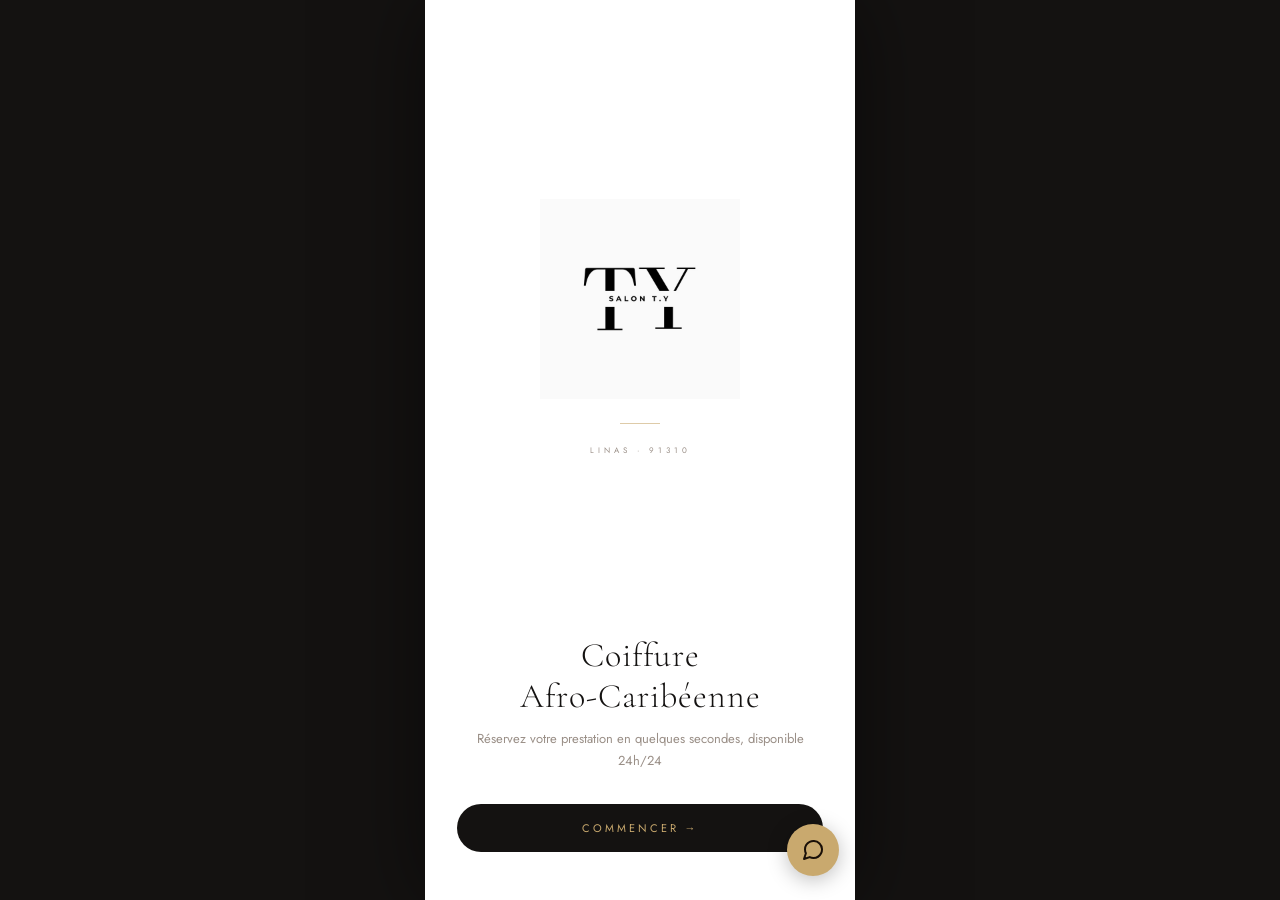
==== index.html @ 9eef163d "Update index.html" ====
<!DOCTYPE html>
<html lang="fr">
<head>
<meta charset="UTF-8"/>
<meta name="viewport" content="width=device-width,initial-scale=1.0,maximum-scale=1.0,user-scalable=no"/>
<title>Salon T.Y</title>
<link rel="preconnect" href="https://fonts.googleapis.com">
<link rel="preconnect" href="https://fonts.gstatic.com" crossorigin>
<link rel="stylesheet" href="https://fonts.googleapis.com/css2?family=Cormorant+Garamond:ital,wght@0,300;0,400;0,500;1,300;1,400&family=Jost:wght@300;400;500;600&display=swap" media="print" onload="this.media='all'">
<noscript><link rel="stylesheet" href="https://fonts.googleapis.com/css2?family=Cormorant+Garamond:ital,wght@0,300;0,400;0,500;1,300;1,400&family=Jost:wght@300;400;500;600&display=swap"></noscript>
<style>
:root{--gold:#C9A96E;--burg:#6B1A2A;--dark:#141211;--muted:#9A8F87;--white:#FFFFFF;--border:rgba(0,0,0,0.08);--shadow:0 2px 16px rgba(0,0,0,0.07);--bg:#fff;--card:#fff;--text:#141211;}
[data-theme="dark"]{--bg:#0e0d0c;--card:#1c1a18;--dark:#f0ece6;--muted:#7a726a;--border:rgba(255,255,255,0.08);--shadow:0 2px 16px rgba(0,0,0,0.3);--text:#f0ece6;}
[data-theme="dark"] body,[data-theme="dark"] html{background:#0e0d0c;}
[data-theme="dark"] .screen{background:#0e0d0c;}
[data-theme="dark"] .screen-header{background:#0e0d0c;border-bottom:1px solid rgba(255,255,255,0.06);}
[data-theme="dark"] .home-card,[data-theme="dark"] .cat-card,[data-theme="dark"] .home-enfant{background:#1c1a18;border-color:rgba(255,255,255,0.06);}
[data-theme="dark"] .field-input{background:#1c1a18;border-color:rgba(255,255,255,0.1);color:#f0ece6;}
[data-theme="dark"] .field-input::placeholder{color:#5a5450;}
[data-theme="dark"] .appt-card,[data-theme="dark"] .stat-card{background:#1c1a18;border-color:rgba(255,255,255,0.06);}
[data-theme="dark"] #s-admin,[data-theme="dark"] .admin-body{background:#0e0d0c;}
[data-theme="dark"] .ptab{background:#1c1a18;color:#f0ece6;}
[data-theme="dark"] .active-ptab{background:var(--gold)!important;color:#141211!important;}
[data-theme="dark"] #s-admin nav,[data-theme="dark"] #s-client-account .admin-body+nav{background:#0e0d0c;border-top-color:rgba(255,255,255,0.06);}
[data-theme="dark"] .anav-btn{color:#5a5450;}
[data-theme="dark"] .anav-btn.anav-active{color:#f0ece6;}
[data-theme="dark"] .slot-btn{background:#1c1a18;border-color:rgba(255,255,255,0.1);color:#f0ece6;}
[data-theme="dark"] .date-chip{background:#1c1a18;border-color:rgba(255,255,255,0.08);}
[data-theme="dark"] .ghost-btn{color:var(--gold);}
[data-theme="dark"] #s-success{background:#0e0d0c;}
[data-theme="dark"] #s-avis{background:#0e0d0c;}
#dark-toggle{position:fixed;top:20px;right:16px;width:36px;height:36px;border-radius:50%;background:rgba(255,255,255,0.08);border:1px solid rgba(255,255,255,0.1);display:flex;align-items:center;justify-content:center;z-index:200;cursor:pointer;font-size:16px;}
*{margin:0;padding:0;box-sizing:border-box;}
html,body{height:100%;font-family:'Jost',sans-serif;background:var(--dark);-webkit-font-smoothing:antialiased;}
button{cursor:pointer;border:none;background:none;font-family:inherit;}
input,textarea{font-family:inherit;}
#app{width:100%;max-width:430px;height:100vh;background:#fff;position:fixed;top:0;left:50%;transform:translateX(-50%);overflow:hidden;box-shadow:0 0 80px rgba(0,0,0,0.5);overscroll-behavior:none;}
.screen{position:absolute;inset:0;background:#fff;overflow-x:hidden;overflow-y:hidden;transform:translateX(100%);transition:transform 0.32s cubic-bezier(0.4,0,0.2,1);}
.screen:not(#s-admin){overflow-y:auto;-webkit-overflow-scrolling:touch;overscroll-behavior-y:contain;}
.screen.active{transform:translateX(0);}
.screen.prev{transform:translateX(-30%);}

button{touch-action:manipulation;}
/* HOME */
#s-home{display:flex;flex-direction:column;min-height:100%;}
.home-top{padding:44px 24px 0;text-align:center;}
.home-loc{font-size:8px;letter-spacing:4px;text-transform:uppercase;color:var(--muted);margin-bottom:20px;}
.home-logo{width:180px;height:180px;object-fit:contain;margin:0 auto 6px;display:block;}
.home-sep{display:flex;align-items:center;gap:12px;justify-content:center;margin-bottom:12px;}
.home-sep-l{width:26px;height:1px;background:var(--dark);opacity:0.15;}
.home-sep-d{width:4px;height:4px;border-radius:50%;background:var(--gold);}
.home-tagline{font-family:'Cormorant Garamond',serif;font-size:24px;font-style:italic;font-weight:300;color:#888;margin-bottom:4px;}
.home-sub{font-size:8px;letter-spacing:2.5px;text-transform:uppercase;color:#bbb;margin-bottom:28px;}
.home-body{padding:0 22px 36px;flex:1;}
.home-choose{font-size:7px;letter-spacing:3px;text-transform:uppercase;color:#bbb;text-align:center;margin-bottom:14px;}
.home-cards{display:flex;gap:10px;margin-bottom:10px;}
.home-card{flex:1;background:#fff;border-radius:18px;overflow:hidden;border:1px solid var(--border);box-shadow:var(--shadow);transition:transform 0.18s;-webkit-tap-highlight-color:transparent;}
.home-card:active{transform:scale(0.96);}
.home-card-img{width:100%;aspect-ratio:1;object-fit:cover;display:block;}
.home-card-body{padding:11px 10px;text-align:center;}
.home-card-name{font-family:'Cormorant Garamond',serif;font-size:16px;color:var(--dark);display:block;letter-spacing:1px;}
.home-card-price{font-size:7px;letter-spacing:1.5px;text-transform:uppercase;color:var(--gold);font-weight:500;}
.home-enfant{width:100%;background:#fff;border-radius:14px;display:flex;overflow:hidden;border:1px solid var(--border);box-shadow:var(--shadow);height:68px;transition:transform 0.18s;-webkit-tap-highlight-color:transparent;}
.home-enfant:active{transform:scale(0.98);}
.home-enfant img{width:68px;height:68px;object-fit:cover;flex-shrink:0;}
.home-enfant-info{flex:1;display:flex;flex-direction:column;justify-content:center;padding:0 14px;}
.home-enfant-name{font-family:'Cormorant Garamond',serif;font-size:16px;color:var(--dark);letter-spacing:1px;}
.home-enfant-sub{font-size:7px;letter-spacing:1.5px;text-transform:uppercase;color:#bbb;margin-top:2px;}
.home-enfant-price{display:flex;align-items:center;padding:0 16px;font-family:'Cormorant Garamond',serif;font-size:20px;color:var(--gold);}

/* HEADER */
.screen-header{padding:52px 20px 14px;background:#fff;position:sticky;top:0;z-index:10;border-bottom:1px solid rgba(0,0,0,0.05);}
.back-btn{font-size:8px;letter-spacing:2px;color:var(--gold);text-transform:uppercase;display:block;margin-bottom:8px;-webkit-tap-highlight-color:transparent;}
.screen-title{font-family:'Cormorant Garamond',serif;font-size:26px;font-weight:300;color:var(--dark);letter-spacing:1px;margin-bottom:2px;}
.screen-sub{font-size:8px;letter-spacing:2px;color:var(--muted);text-transform:uppercase;}

/* CAT GRID */
.cat-grid{display:grid;grid-template-columns:1fr 1fr;gap:9px;padding:14px;}
.cat-card{background:#fff;border-radius:14px;overflow:hidden;border:1px solid var(--border);box-shadow:var(--shadow);display:flex;flex-direction:column;position:relative;transition:transform 0.18s;-webkit-tap-highlight-color:transparent;}
.cat-card:not(.cat-inc):active{transform:scale(0.97);}
.cat-card.cat-cust{border:1.5px dashed rgba(201,169,110,0.45);}
.cat-card.cat-inc{opacity:0.4;cursor:default;}
.cat-img{width:100%;height:82px;object-fit:cover;display:block;}
.cat-body{padding:9px 11px 11px;}
.cat-name{font-family:'Cormorant Garamond',serif;font-size:13px;color:var(--dark);display:block;margin-bottom:1px;}
.cat-count{font-size:7px;color:var(--muted);}
.cat-count-gold{color:var(--gold);}
.inc-badge{position:absolute;top:7px;right:7px;background:rgba(20,18,17,0.7);color:var(--gold);font-size:6px;letter-spacing:1px;padding:2px 6px;border-radius:20px;text-transform:uppercase;font-weight:600;}

/* SVC LIST */
.svc-list{padding:0 16px 40px;}
.svc-heading{font-family:'Cormorant Garamond',serif;font-size:17px;font-style:italic;color:var(--burg);padding:13px 0 7px;border-bottom:1px solid var(--border);margin-bottom:2px;}
.svc-item{display:flex;align-items:center;gap:12px;padding:11px 0;border-bottom:1px solid rgba(0,0,0,0.04);cursor:pointer;-webkit-tap-highlight-color:transparent;}
.svc-item:active{background:rgba(201,169,110,0.05);}
.svc-icon-img{width:48px;height:48px;border-radius:11px;overflow:hidden;flex-shrink:0;}
.svc-icon-img img{width:100%;height:100%;object-fit:cover;display:block;}
.svc-icon-emoji{width:48px;height:48px;border-radius:11px;background:#f5f5f5;display:flex;align-items:center;justify-content:center;font-size:20px;flex-shrink:0;}
.svc-info{flex:1;}
.svc-name{font-size:13px;color:var(--dark);display:block;margin-bottom:2px;}
.svc-dur{font-size:9px;color:var(--muted);}
.svc-pw{text-align:right;}
.svc-price{font-family:'Cormorant Garamond',serif;font-size:20px;color:var(--dark);display:block;line-height:1;}
.svc-from{font-size:7px;color:var(--gold);letter-spacing:1px;text-transform:uppercase;}
.svc-fix{font-size:7px;color:var(--muted);letter-spacing:1px;text-transform:uppercase;}

/* SIZE */
.size-body{padding:0 18px 40px;}
.size-svc-card{background:#fff;border-radius:15px;padding:15px 17px;display:flex;align-items:center;gap:13px;border:1px solid var(--border);box-shadow:var(--shadow);margin-bottom:20px;}
.size-svc-icon{font-size:24px;}
.size-svc-name{font-family:'Cormorant Garamond',serif;font-size:20px;color:var(--dark);font-weight:300;display:block;}
.size-svc-sub{font-size:8px;color:var(--gold);font-style:italic;}
.step-label{font-size:7px;letter-spacing:3px;text-transform:uppercase;color:var(--gold);text-align:center;margin-bottom:16px;opacity:0.8;}
.size-grid{display:grid;grid-template-columns:1fr 1fr;gap:9px;margin-bottom:20px;}
.size-btn{background:#fff;border:1.5px solid rgba(0,0,0,0.1);border-radius:16px;padding:20px 10px;text-align:center;display:flex;flex-direction:column;align-items:center;gap:5px;transition:all 0.18s;-webkit-tap-highlight-color:transparent;}
.size-btn.active{border-color:var(--dark);background:var(--dark);}
.size-btn.active .size-letter{color:#fff;}
.size-btn.active .size-hours{color:var(--gold);}
.size-letter{font-family:'Cormorant Garamond',serif;font-size:34px;font-weight:300;color:var(--dark);line-height:1;}
.size-hours{font-size:7px;letter-spacing:2px;text-transform:uppercase;color:var(--muted);}
.size-total{background:#f8f8f8;border-radius:14px;padding:14px 18px;display:flex;align-items:center;justify-content:space-between;border:1px solid var(--border);margin-bottom:18px;}
.size-total-lbl{font-size:7px;letter-spacing:2px;text-transform:uppercase;color:var(--muted);display:block;margin-bottom:3px;}
.size-total-val{font-family:'Cormorant Garamond',serif;font-size:30px;color:var(--dark);font-weight:300;}
.size-total-meta{font-size:9px;color:var(--gold);text-align:right;font-style:italic;line-height:1.6;}

/* SLOTS */
.slots-body{padding:14px 16px 40px;}
.date-scroll{display:flex;gap:7px;overflow-x:auto;padding-bottom:12px;margin-bottom:16px;scrollbar-width:none;}
.date-scroll::-webkit-scrollbar{display:none;}
.date-chip{flex-shrink:0;background:#fff;border:1px solid var(--border);border-radius:13px;padding:9px 13px;text-align:center;cursor:pointer;transition:all 0.18s;min-width:54px;}
.date-chip.active{background:var(--dark);border-color:var(--dark);}
.date-chip-day{font-size:7px;letter-spacing:1px;text-transform:uppercase;color:var(--muted);display:block;}
.date-chip.active .date-chip-day{color:var(--gold);}
.date-chip-num{font-family:'Cormorant Garamond',serif;font-size:20px;font-weight:300;color:var(--dark);display:block;}
.date-chip.active .date-chip-num{color:#fff;}
.slots-grid{display:grid;grid-template-columns:repeat(3,1fr);gap:7px;}
.slot-btn{background:#fff;border:1px solid var(--border);border-radius:11px;padding:12px 6px;font-family:'Cormorant Garamond',serif;font-size:14px;color:var(--dark);text-align:center;cursor:pointer;transition:all 0.18s;}
.slot-btn.active,.slot-btn:active{background:var(--dark);color:#fff;border-color:var(--dark);}
.slot-btn.taken{opacity:0.3;cursor:not-allowed;text-decoration:line-through;}
.slot-btn.past{opacity:0.25;cursor:not-allowed;color:#9A8F87;background:#f5f0eb;border-color:transparent;text-decoration:line-through;}
#s-admin,#s-admin-client-fiche{overflow:hidden!important;display:flex;flex-direction:column;}
#s-admin .admin-body{position:absolute;top:60px;bottom:56px;left:0;right:0;overflow-y:auto;-webkit-overflow-scrolling:touch;overscroll-behavior-y:contain;padding:0 22px 16px;}
#s-admin nav{flex-shrink:0;}
/* Admin nav */
.anav-btn{flex:1;display:flex;flex-direction:column;align-items:center;justify-content:center;gap:3px;padding:8px 2px;background:transparent;color:#9A8F87;transition:color 0.2s;font-family:inherit}
.anav-btn.anav-active{color:var(--dark)}
.anav-btn.anav-active svg{stroke:var(--gold)}
/* Dark mode complet */
[data-theme="dark"] .field-input{background:#241a0e!important;color:#f5ede0!important;border-color:rgba(201,169,110,0.2)!important;}
[data-theme="dark"] .field-input::placeholder{color:#6a5a4a!important;}
[data-theme="dark"] select.field-input option{background:#241a0e;color:#f5ede0;}
[data-theme="dark"] .screen-header{background:#1a1208!important;border-bottom-color:rgba(201,169,110,0.1)!important;}
[data-theme="dark"] .back-btn{color:var(--gold)!important;}
[data-theme="dark"] .screen-title{color:#f5ede0!important;}
[data-theme="dark"] .screen-sub{color:#8a7a6a!important;}
[data-theme="dark"] .field-label{color:#8a7a6a!important;}
[data-theme="dark"] .cta-btn{background:#f5ede0;color:#1a1208;}
[data-theme="dark"] .ghost-btn{background:#241a0e;color:#f5ede0;border-color:rgba(201,169,110,0.2);}
[data-theme="dark"] .date-chip{background:#241a0e;color:#f5ede0;border-color:rgba(201,169,110,0.2);}
[data-theme="dark"] .date-chip.active{background:var(--gold);color:#141211;}
[data-theme="dark"] .slot-btn{background:#241a0e;color:#f5ede0;border-color:rgba(201,169,110,0.2);}
[data-theme="dark"] .appt-card{background:#241a0e;border-color:rgba(201,169,110,0.1);}
[data-theme="dark"] .appt-name{color:#f5ede0;}
[data-theme="dark"] .appt-det{color:#8a7a6a;}
[data-theme="dark"] .stat-card{background:#241a0e!important;border-color:rgba(201,169,110,0.1)!important;}
[data-theme="dark"] .stat-val{color:#f5ede0!important;}
[data-theme="dark"] .stat-lbl{color:#8a7a6a!important;}
[data-theme="dark"] #s-home,
[data-theme="dark"] #s-admin-login,
[data-theme="dark"] #s-admin-rdv-detail,
[data-theme="dark"] #s-admin-client-fiche,
[data-theme="dark"] #s-client-login,
[data-theme="dark"] #s-client-account,
[data-theme="dark"] #s-confirm,
[data-theme="dark"] #s-success,
[data-theme="dark"] #s-slots,
[data-theme="dark"] #s-client,
[data-theme="dark"] #s-custom{background:#1a1208;}
[data-theme="dark"] .home-card{background:#241a0e;border-color:rgba(201,169,110,0.1);}
[data-theme="dark"] .home-enfant{background:#241a0e;}
[data-theme="dark"] #s-admin nav{background:#1a1208!important;border-top-color:rgba(201,169,110,0.15)!important;}
/* Planning tabs */
.ptab{padding:8px 12px;border-radius:20px;font-size:8px;letter-spacing:1px;text-transform:uppercase;background:#f0ebe5;color:var(--dark);font-family:inherit;white-space:nowrap}
.active-ptab{background:var(--dark)!important;color:#fff!important}
/* Fidélité stars */
.star-rating{display:flex;gap:4px;justify-content:center;margin:12px 0}
#s-onboarding{background:#141211;}
.onboard-dot{width:8px;height:8px;border-radius:50%;background:rgba(255,255,255,0.2);transition:all 0.3s;}
.onboard-dot.active{background:var(--gold);width:24px;border-radius:4px;}
.star{font-size:28px;cursor:pointer;transition:transform 0.1s;filter:grayscale(1)}
.star.active{filter:none;transform:scale(1.1)}

/* FORMS */
.form-body{padding:18px 18px 48px;}
.field-group{margin-bottom:16px;}
.field-label{display:block;font-size:8px;letter-spacing:2px;text-transform:uppercase;color:var(--muted);margin-bottom:6px;}
.field-input{width:100%;background:#fff;border:1px solid var(--border);border-radius:13px;padding:13px 15px;font-size:15px;color:var(--dark);outline:none;transition:border-color 0.18s;}
.field-input:focus{border-color:var(--dark);}
.field-textarea{width:100%;background:#fff;border:1px solid var(--border);border-radius:13px;padding:13px 15px;font-size:15px;color:var(--dark);outline:none;min-height:100px;resize:none;transition:border-color 0.18s;}
.field-textarea:focus{border-color:var(--dark);}
.photo-upload{display:block;width:100%;background:#f8f8f8;border:1.5px dashed rgba(201,169,110,0.4);border-radius:13px;padding:16px;text-align:center;cursor:pointer;font-size:12px;color:var(--gold);letter-spacing:1px;}
.photo-upload input{display:none;}
.form-note{background:rgba(201,169,110,0.08);border-radius:11px;padding:12px 14px;font-size:11px;color:var(--muted);font-style:italic;margin-bottom:18px;border:1px solid var(--border);line-height:1.6;}

/* CONFIRM */
.confirm-body{padding:16px 18px 48px;}
.status-badge{display:inline-flex;align-items:center;gap:6px;background:rgba(201,169,110,0.12);border-radius:20px;padding:5px 13px;font-size:8px;letter-spacing:2px;text-transform:uppercase;color:var(--gold);margin-bottom:14px;}
.status-dot{width:5px;height:5px;border-radius:50%;background:var(--gold);animation:pulse 2s infinite;flex-shrink:0;}
@keyframes pulse{0%,100%{opacity:1;}50%{opacity:0.2;}}
.confirm-card{background:#fff;border-radius:16px;overflow:hidden;border:1px solid var(--border);margin-bottom:12px;box-shadow:var(--shadow);}
.confirm-card-hdr{background:var(--dark);padding:14px 18px;}
.confirm-card-lbl{font-size:8px;letter-spacing:2.5px;text-transform:uppercase;color:var(--gold);display:block;margin-bottom:3px;}
.confirm-card-val{font-family:'Cormorant Garamond',serif;font-size:20px;font-weight:300;color:#fff;display:block;}
.confirm-rows{padding:3px 0;}
.confirm-row{display:flex;justify-content:space-between;align-items:center;padding:10px 18px;border-bottom:1px solid rgba(0,0,0,0.04);}
.confirm-row:last-child{border-bottom:none;}
.row-lbl{font-size:8px;letter-spacing:1.5px;text-transform:uppercase;color:var(--muted);}
.row-val{font-family:'Cormorant Garamond',serif;font-size:15px;color:var(--dark);}
.row-val.gold{color:var(--gold);}
.row-val.burg{color:var(--burg);font-weight:500;}
.deposit-box{background:#f8f8f8;border-radius:14px;padding:14px 18px;display:flex;align-items:center;justify-content:space-between;margin-bottom:18px;border:1px solid var(--border);}
.deposit-lbl{font-size:7px;letter-spacing:2px;text-transform:uppercase;color:var(--muted);display:block;margin-bottom:4px;}
.deposit-amt{font-family:'Cormorant Garamond',serif;font-size:30px;font-weight:300;color:var(--dark);}
.deposit-info{font-size:9px;color:var(--gold);text-align:right;font-style:italic;line-height:1.6;}

/* ADMIN */
.admin-body{padding:16px 18px 48px;}
.admin-stats{display:grid;grid-template-columns:1fr 1fr;gap:9px;margin-bottom:22px;}
.stat-card{background:#fff;border-radius:14px;padding:16px 12px;border:1px solid var(--border);box-shadow:var(--shadow);text-align:center;}
.stat-card.full{grid-column:span 2;}
.stat-val{font-family:'Cormorant Garamond',serif;font-size:34px;font-weight:300;color:var(--dark);display:block;}
.stat-lbl{font-size:8px;letter-spacing:1.5px;text-transform:uppercase;color:var(--muted);}
.appt-card{background:#fff;border-radius:14px;padding:14px 16px;border:1px solid var(--border);margin-bottom:9px;box-shadow:var(--shadow);}
.appt-name{font-family:'Cormorant Garamond',serif;font-size:17px;color:var(--dark);display:block;margin-bottom:3px;}
.appt-det{font-size:9px;color:var(--muted);display:block;margin-bottom:10px;line-height:1.5;}
.s-pills{display:flex;gap:5px;flex-wrap:wrap;}
.s-pill{font-size:7px;letter-spacing:1px;text-transform:uppercase;padding:4px 10px;border-radius:20px;border:1px solid var(--border);color:var(--muted);background:#f8f8f8;cursor:pointer;transition:all 0.15s;}
.s-pill.pending{background:rgba(201,169,110,0.15);color:var(--gold);border-color:var(--gold);}
.s-pill.confirmed{background:var(--dark);color:#fff;border-color:var(--dark);}
.s-pill.completed{background:rgba(0,0,0,0.07);color:var(--dark);border-color:var(--dark);}

/* BUTTONS */
.cta-btn{display:block;width:100%;background:var(--dark);color:#fff;border-radius:14px;padding:16px;font-size:9px;letter-spacing:2.5px;text-transform:uppercase;text-align:center;transition:opacity 0.18s,transform 0.18s;margin-bottom:9px;-webkit-tap-highlight-color:transparent;}
.cta-btn:disabled{opacity:0.3;cursor:not-allowed;}
.cta-btn:not(:disabled):active{transform:scale(0.98);opacity:0.88;}
.ghost-btn{display:block;width:100%;background:transparent;color:var(--muted);border-radius:14px;padding:14px;font-size:9px;letter-spacing:2px;text-transform:uppercase;text-align:center;border:1px solid var(--border);}
.empty-state{text-align:center;padding:40px 20px;color:var(--muted);font-size:12px;font-style:italic;line-height:1.7;}
[data-theme="dark"] #client-access{background:rgba(201,169,110,0.15);color:var(--gold);border-color:rgba(201,169,110,0.3);}
.toast{position:fixed;bottom:28px;left:50%;transform:translateX(-50%) translateY(80px);background:var(--dark);color:#fff;padding:12px 22px;border-radius:28px;font-size:11px;letter-spacing:1px;border:1px solid rgba(201,169,110,0.3);transition:transform 0.3s cubic-bezier(0.34,1.56,0.64,1);z-index:9999;white-space:nowrap;max-width:90vw;}
.toast.show{transform:translateX(-50%) translateY(0);}

/* ─── CHATBOT ────────────────────────────────────────────────────────────── */

/* Bouton flottant */
#chat-fab{
  position:fixed;
  bottom:24px;
  bottom:calc(24px + env(safe-area-inset-bottom));
  right:16px;
  width:52px;height:52px;border-radius:50%;
  background:#C9A96E;
  background:var(--gold,#C9A96E);
  border:none;
  box-shadow:0 4px 20px rgba(0,0,0,0.25);
  cursor:pointer;
  display:flex !important;align-items:center;justify-content:center;
  z-index:99999;
  -webkit-transform:translateZ(0);
  transform:translateZ(0);
  -webkit-appearance:none;appearance:none;
  padding:0;margin:0;
  transition:transform 0.2s cubic-bezier(0.34,1.56,0.64,1),opacity 0.2s;
}
#chat-fab:active{transform:scale(0.92);}
#chat-fab.hidden{opacity:0;pointer-events:none;display:none !important;}

/* Fond semi-transparent derrière le chat — clic dessus = ferme le chat */
#chat-backdrop{
  position:fixed;inset:0;
  background:rgba(0,0,0,0.35);
  z-index:1000;
  opacity:0;pointer-events:none;
  transition:opacity 0.3s;
}
#chat-backdrop.open{opacity:1;pointer-events:all;}

/* Badge nombre de messages non lus */
#chat-fab-badge{
  position:absolute;top:-4px;right:-4px;
  width:18px;height:18px;border-radius:50%;
  background:#e53935;color:#fff;
  font-size:10px;font-weight:700;
  display:flex;align-items:center;justify-content:center;
  display:none;
}

/* Fenêtre de chat */
#chat-window{
  position:fixed;bottom:0;left:50%;
  transform:translateX(-50%) translateY(100%);
  width:100%;max-width:430px;
  height:92vh;
  background:var(--bg);
  border-radius:20px 20px 0 0;
  box-shadow:0 -8px 40px rgba(0,0,0,0.18);
  z-index:1001;
  display:flex;flex-direction:column;
  transition:transform 0.35s cubic-bezier(0.4,0,0.2,1);
  overflow:hidden;
  visibility:hidden;
  pointer-events:none;
}
#chat-window.open{transform:translateX(-50%) translateY(0);visibility:visible;pointer-events:auto;}

/* Header de la fenêtre */
#chat-header{
  padding:16px 20px 12px;
  background:var(--gold);
  display:flex;align-items:center;gap:12px;
  flex-shrink:0;
}
#chat-header-avatar{
  width:36px;height:36px;border-radius:50%;
  background:rgba(0,0,0,0.2);
  display:flex;align-items:center;justify-content:center;
  font-size:18px;flex-shrink:0;
}
#chat-header-info{flex:1;}
#chat-header-name{
  font-family:'Cormorant Garamond',serif;
  font-size:16px;font-weight:500;color:#1a1008;
}
#chat-header-status{
  font-size:10px;color:rgba(26,16,8,0.65);letter-spacing:0.5px;
}
#chat-close{
  background:none;border:none;
  font-size:22px;cursor:pointer;
  color:rgba(26,16,8,0.7);padding:4px;
  line-height:1;
}

/* Zone des messages */
#chat-messages{
  flex:1;overflow-y:auto;
  padding:16px 14px;
  display:flex;flex-direction:column;
  gap:10px;
  -webkit-overflow-scrolling:touch;
}

/* Bulles */
.chat-bubble{
  max-width:82%;padding:10px 14px;
  border-radius:18px;font-size:13px;line-height:1.5;
  word-break:break-word;
}
.chat-bubble.bot{
  background:var(--card);
  border:1px solid var(--border);
  color:var(--text);
  border-bottom-left-radius:4px;
  align-self:flex-start;
  box-shadow:var(--shadow);
}
.chat-bubble.user{
  background:var(--gold);
  color:#1a1008;
  border-bottom-right-radius:4px;
  align-self:flex-end;
}
[data-theme="dark"] .chat-bubble.bot{background:#1c1a18;border-color:rgba(255,255,255,0.08);}

/* Indicateur de frappe */
#chat-typing{
  align-self:flex-start;
  background:var(--card);
  border:1px solid var(--border);
  border-radius:18px;border-bottom-left-radius:4px;
  padding:10px 16px;display:none;gap:5px;
  align-items:center;
}
#chat-typing.show{display:flex;}
#chat-typing span{
  width:7px;height:7px;border-radius:50%;
  background:var(--muted);
  animation:typing-dot 1.2s infinite;
}
#chat-typing span:nth-child(2){animation-delay:0.2s;}
#chat-typing span:nth-child(3){animation-delay:0.4s;}
@keyframes typing-dot{
  0%,60%,100%{transform:translateY(0);opacity:0.4;}
  30%{transform:translateY(-5px);opacity:1;}
}

/* Boutons de choix rapides */
#chat-choices{
  padding:8px 14px;
  display:flex;flex-wrap:wrap;gap:8px;
  flex-shrink:0;
}
.chat-choice-btn{
  background:none;
  border:1.5px solid var(--gold);
  color:var(--gold);
  border-radius:20px;
  padding:7px 14px;
  font-size:12px;font-family:'Jost',sans-serif;
  cursor:pointer;
  transition:background 0.15s,color 0.15s;
  white-space:nowrap;
}
.chat-choice-btn:active{background:var(--gold);color:#1a1008;}

/* Carte limite atteinte */
.chat-limit-card{
  background:var(--card);
  border:1.5px solid var(--gold);
  border-radius:14px;
  padding:14px;
  display:flex;flex-direction:column;gap:10px;
  align-self:flex-start;
  max-width:88%;
}
.chat-limit-card p{font-size:12px;color:var(--text);line-height:1.5;margin:0;}
.chat-limit-actions{display:flex;gap:8px;flex-wrap:wrap;}
.chat-limit-btn{
  flex:1;padding:9px 10px;border:none;border-radius:10px;
  font-size:11px;font-weight:600;cursor:pointer;
  font-family:'Jost',sans-serif;letter-spacing:0.3px;
}
.chat-limit-btn.primary{background:var(--gold);color:#1a1008;}
.chat-limit-btn.secondary{background:var(--card);border:1.5px solid var(--border);color:var(--text);}

/* Barre de saisie */
#chat-input-bar{
  padding:10px 14px;
  padding-bottom:max(10px, env(safe-area-inset-bottom));
  border-top:1px solid var(--border);
  display:flex;gap:8px;align-items:flex-end;
  flex-shrink:0;
  background:var(--bg);
}
#chat-input{
  flex:1;border:1.5px solid var(--border);
  border-radius:20px;padding:10px 14px;
  font-size:13px;font-family:'Jost',sans-serif;
  background:var(--card);color:var(--text);
  resize:none;outline:none;max-height:100px;
  line-height:1.4;
  transition:border-color 0.2s;
}
#chat-input:focus{border-color:var(--gold);}
#chat-send{
  width:40px;height:40px;border-radius:50%;
  background:var(--gold);border:none;
  font-size:16px;cursor:pointer;
  display:flex;align-items:center;justify-content:center;
  flex-shrink:0;transition:transform 0.15s;
}
#chat-send:active{transform:scale(0.9);}
#chat-send:disabled{opacity:0.4;cursor:default;}

/* RGPD notice */
#chat-rgpd{
  background:rgba(201,169,110,0.08);
  border-top:1px solid rgba(201,169,110,0.2);
  padding:8px 14px;
  font-size:10px;color:var(--muted);
  text-align:center;line-height:1.4;
  flex-shrink:0;
}

/* Correction clavier mobile iOS */
@supports(-webkit-touch-callout:none){
  #chat-window.open{height:-webkit-fill-available;}
}
</style>
</head>
<body>
<div id="app">

<!-- HOME -->
<!-- ONBOARDING -->
<div class="screen" id="s-onboarding" style="background:#fff;display:flex;flex-direction:column;align-items:center;justify-content:space-between;padding:0;overflow:hidden;text-align:center">
  <!-- Logo centré -->
  <div style="flex:1;display:flex;flex-direction:column;align-items:center;justify-content:center;padding:48px 32px 24px">
    <img src="images/img_01.jpg" alt="Salon T.Y" style="width:200px;height:200px;object-fit:contain;margin-bottom:24px"/>
    <div style="width:40px;height:1px;background:#C9A96E;margin-bottom:20px;opacity:0.6"></div>
    <p style="font-size:8px;letter-spacing:4px;text-transform:uppercase;color:#9A8F87;margin-bottom:6px">Linas · 91310</p>
  </div>
  <!-- Texte + bouton -->
  <div style="padding:0 32px 48px;width:100%">
    <h2 style="font-family:'Cormorant Garamond',serif;font-size:34px;font-weight:300;color:#141211;margin-bottom:10px;letter-spacing:1px;line-height:1.2">Coiffure<br/>Afro-Caribéenne</h2>
    <p style="font-size:13px;color:#9A8F87;line-height:1.7;margin:0 0 32px">Réservez votre prestation en quelques secondes, disponible 24h/24</p>
    <button onclick="skipOnboarding()" style="background:#141211;color:#C9A96E;border:none;border-radius:30px;padding:16px 0;font-size:11px;letter-spacing:3px;text-transform:uppercase;font-family:'Jost',sans-serif;width:100%;cursor:pointer">Commencer →</button>
  </div>
</div>

<div class="screen active" id="s-home">
  <div class="home-top">
    <p class="home-loc">Linas · 91310</p>
    <img class="home-logo" src="images/img_02.jpg" alt="Salon T.Y"/>
    <div class="home-sep"><span class="home-sep-l"></span><span class="home-sep-d"></span><span class="home-sep-l"></span></div>
    <div id="home-avis-stars" style="display:none;text-align:center;margin-bottom:8px">
      <span id="home-avis-score" style="font-family:\'Cormorant Garamond\',serif;font-size:28px;color:var(--gold)">5.0</span>
      <span id="home-avis-stars-display" style="font-size:14px;margin-left:4px">⭐⭐⭐⭐⭐</span>
      <p id="home-avis-count" style="font-size:10px;color:var(--muted);letter-spacing:1px">0 avis</p>
    </div>
    <p class="home-tagline">Beauté &amp; Style</p>
    <p class="home-sub">Coiffure Afro-Caribéenne</p>
    <div style="display:flex;justify-content:center;align-items:center;gap:18px;margin-bottom:10px">
      <a href="https://www.instagram.com/salon.t.y?igsh=MTQzZTV5dXJubmRscw==" target="_blank" style="display:flex;flex-direction:column;align-items:center;gap:3px;text-decoration:none">
        <svg width="20" height="20" viewBox="0 0 24 24" fill="none" stroke="var(--gold)" stroke-width="1.8" stroke-linecap="round" stroke-linejoin="round"><rect x="2" y="2" width="20" height="20" rx="5"/><circle cx="12" cy="12" r="4"/><circle cx="17.5" cy="6.5" r="1" fill="var(--gold)" stroke="none"/></svg>
        <span style="font-size:7px;letter-spacing:1.5px;text-transform:uppercase;color:var(--muted)">Instagram</span>
      </a>
      <a href="tel:0753416115" style="display:flex;flex-direction:column;align-items:center;gap:3px;text-decoration:none">
        <svg width="20" height="20" viewBox="0 0 24 24" fill="none" stroke="var(--gold)" stroke-width="1.8" stroke-linecap="round" stroke-linejoin="round"><path d="M22 16.92v3a2 2 0 0 1-2.18 2 19.79 19.79 0 0 1-8.63-3.07A19.5 19.5 0 0 1 4.07 12a19.79 19.79 0 0 1-3.07-8.67A2 2 0 0 1 3 3.18h3a2 2 0 0 1 2 1.72c.127.96.361 1.903.7 2.81a2 2 0 0 1-.45 2.11L7.09 10.91a16 16 0 0 0 6 6l1.27-1.27a2 2 0 0 1 2.11-.45c.907.339 1.85.573 2.81.7A2 2 0 0 1 21 18z"/></svg>
        <span style="font-size:7px;letter-spacing:1.5px;text-transform:uppercase;color:var(--muted)">07 53 41 61 15</span>
      </a>
      <a href="https://www.tiktok.com/@salon.ty?_r=1&_t=ZN-95kiSJ5hi3K" target="_blank" style="display:flex;flex-direction:column;align-items:center;gap:3px;text-decoration:none">
        <svg width="20" height="20" viewBox="0 0 24 24" fill="var(--gold)"><path d="M19.59 6.69a4.83 4.83 0 0 1-3.77-4.25V2h-3.45v13.67a2.89 2.89 0 0 1-2.88 2.5 2.89 2.89 0 0 1-2.89-2.89 2.89 2.89 0 0 1 2.89-2.89c.28 0 .54.04.79.1V9.01a6.33 6.33 0 0 0-.79-.05 6.34 6.34 0 0 0-6.34 6.34 6.34 6.34 0 0 0 6.34 6.34 6.34 6.34 0 0 0 6.33-6.34V9.05a8.16 8.16 0 0 0 4.77 1.52V7.12a4.85 4.85 0 0 1-1-.43z"/></svg>
        <span style="font-size:7px;letter-spacing:1.5px;text-transform:uppercase;color:var(--muted)">TikTok</span>
      </a>
    </div>
  </div>
  <div class="home-body">
    <div id="home-ouvert-block" style="display:none;margin-bottom:14px;padding:10px 14px;border-radius:12px;background:#f9f6f3;border:1px solid var(--border);align-items:center;justify-content:space-between">
      <div style="display:flex;align-items:center;gap:8px">
        <span id="home-ouvert-dot" style="width:8px;height:8px;border-radius:50%;background:#2d7a3a;flex-shrink:0;animation:pulse 2s infinite"></span>
        <span id="home-ouvert-txt" style="font-size:11px;color:var(--dark)">Ouvert aujourd'hui</span>
      </div>
      <span id="home-ouvert-heure" style="font-size:10px;color:var(--muted)"></span>
    </div>
    <p class="home-choose">Choisissez votre prestation</p>
    <div class="home-cards">
      <button class="home-card" onclick="go('s-women-cats')">
        <img class="home-card-img" src="images/img_03.jpg" alt="Femme"/>
        <div class="home-card-body"><span class="home-card-name">Femme</span><span class="home-card-price">à partir de 25€</span></div>
      </button>
      <button class="home-card" onclick="loadSvcs('men');go('s-services')">
        <img class="home-card-img" src="images/img_04.jpg" alt="Homme"/>
        <div class="home-card-body"><span class="home-card-name">Homme</span><span class="home-card-price">à partir de 5€</span></div>
      </button>
    </div>
    <button class="home-enfant" onclick="pickSvc({name:'Coupe enfant',icon:'✂️',price:10,duration:30,hasSize:false,img:null})">
      <img src="images/img_05.jpg" alt="Enfant"/>
      <div class="home-enfant-info"><span class="home-enfant-name">Enfant</span><span class="home-enfant-sub">Coupe enfant</span></div>
      <span class="home-enfant-price">10€</span>
    </button>
    <div style="display:flex;gap:8px;margin-top:14px">
      <button id="client-access" onclick="clientAccessBtn()" style="flex:1;display:flex;align-items:center;justify-content:center;gap:7px;padding:11px;border-radius:12px;border:1px solid var(--border);background:#fff;font-size:9px;letter-spacing:1.5px;text-transform:uppercase;color:var(--muted);font-family:inherit">
        <svg width="14" height="14" viewBox="0 0 24 24" fill="none" stroke="currentColor" stroke-width="2" stroke-linecap="round" stroke-linejoin="round"><path d="M20 21v-2a4 4 0 0 0-4-4H8a4 4 0 0 0-4 4v2"/><circle cx="12" cy="7" r="4"/></svg>
        <span id="client-access-label">Mon compte</span>
      </button>
      <button id="admin-access" onclick="adminAccessBtn()" style="flex:1;display:flex;align-items:center;justify-content:center;gap:7px;padding:11px;border-radius:12px;border:1px solid var(--border);background:#fff;font-size:9px;letter-spacing:1.5px;text-transform:uppercase;color:var(--muted);font-family:inherit">
        <svg width="14" height="14" viewBox="0 0 24 24" fill="none" stroke="currentColor" stroke-width="2" stroke-linecap="round" stroke-linejoin="round"><rect x="3" y="11" width="18" height="11" rx="2"/><path d="M7 11V7a5 5 0 0 1 10 0v4"/></svg>
        Admin
      </button>
    </div>
    <div style="display:flex;gap:8px;margin-top:8px">
      <button onclick="shareApp()" style="flex:1;display:flex;align-items:center;justify-content:center;gap:5px;padding:10px 6px;border-radius:12px;border:1px solid var(--border);background:#fff;font-size:8px;letter-spacing:1px;text-transform:uppercase;color:var(--muted);font-family:inherit">
        <svg width="12" height="12" viewBox="0 0 24 24" fill="none" stroke="currentColor" stroke-width="2" stroke-linecap="round" stroke-linejoin="round"><circle cx="18" cy="5" r="3"/><circle cx="6" cy="12" r="3"/><circle cx="18" cy="19" r="3"/><line x1="8.59" y1="13.51" x2="15.42" y2="17.49"/><line x1="15.41" y1="6.51" x2="8.59" y2="10.49"/></svg>
        Partager
      </button>
      <button onclick="go('s-avis')" style="flex:1;display:flex;align-items:center;justify-content:center;gap:5px;padding:10px 6px;border-radius:12px;border:1px solid var(--border);background:#fff;font-size:8px;letter-spacing:1px;text-transform:uppercase;color:var(--muted);font-family:inherit">⭐ Déposer un avis</button>
      <button id="pwa-btn" onclick="installPWA()" style="display:none;flex:1;align-items:center;justify-content:center;gap:5px;padding:10px 6px;border-radius:12px;border:1px solid var(--border);background:#fff;font-size:8px;letter-spacing:1px;text-transform:uppercase;color:var(--muted);font-family:inherit">
        <svg width="12" height="12" viewBox="0 0 24 24" fill="none" stroke="currentColor" stroke-width="2" stroke-linecap="round" stroke-linejoin="round"><path d="M21 15v4a2 2 0 0 1-2 2H5a2 2 0 0 1-2-2v-4"/><polyline points="7 10 12 15 17 10"/><line x1="12" y1="15" x2="12" y2="3"/></svg>
        Installer
      </button>
    </div>
  </div>
</div>

<!-- WOMEN CATS -->
<div class="screen" id="s-women-cats">
  <div class="screen-header">
    <button class="back-btn" onclick="back()">‹ Retour</button>
    <h2 class="screen-title">Coiffure Femme</h2>
    <p class="screen-sub">Sélectionnez une catégorie</p>
  </div>
  <div class="cat-grid">
    <button class="cat-card" onclick="loadSvcs('braids');go('s-services')">
      <img class="cat-img" src="images/img_06.jpg" alt="Tresses"/><div class="cat-body"><span class="cat-name">Tresses &amp; Braids</span><span class="cat-count">6 coiffures</span></div>
    </button>
    <button class="cat-card" onclick="loadSvcs('weave');go('s-services')">
      <img class="cat-img" src="images/img_07.jpg" alt="Tissage"/><div class="cat-body"><span class="cat-name">Tissage</span><span class="cat-count">5 coiffures</span></div>
    </button>
    <button class="cat-card" onclick="loadSvcs('chignon');go('s-services')">
      <img class="cat-img" src="images/img_08.jpg" alt="Chignon"/><div class="cat-body"><span class="cat-name">Chignon</span><span class="cat-count">3 coiffures</span></div>
    </button>
    <button class="cat-card" onclick="loadSvcs('packages');go('s-services')">
      <img class="cat-img" src="images/img_09.jpg" alt="Forfaits"/><div class="cat-body"><span class="cat-name">Forfaits</span><span class="cat-count">3 formules</span></div>
    </button>
    <button class="cat-card cat-cust" onclick="go('s-custom')">
      <img class="cat-img" src="images/img_10.jpg" alt="Sur mesure" style="object-position:top"/><div class="cat-body"><span class="cat-name">Sur mesure</span><span class="cat-count cat-count-gold">Demande perso.</span></div>
    </button>
    <div class="cat-card cat-inc"><div class="inc-badge">Bientôt</div>
      <img class="cat-img" src="images/img_11.jpg" alt="Ongles"/><div class="cat-body"><span class="cat-name">Ongles</span><span class="cat-count">Incoming ⏳</span></div>
    </div>
    <div class="cat-card cat-inc"><div class="inc-badge">Bientôt</div>
      <img class="cat-img" src="images/img_12.jpg" alt="Cils"/><div class="cat-body"><span class="cat-name">Cils</span><span class="cat-count">Incoming ⏳</span></div>
    </div>
  </div>
</div>

<!-- SERVICES -->
<div class="screen" id="s-services">
  <div class="screen-header">
    <button class="back-btn" onclick="back()">‹ Retour</button>
    <h2 class="screen-title" id="svc-title">Services</h2>
    <p class="screen-sub">Sélectionnez une prestation</p>
  </div>
  <div class="svc-list" id="svc-list"></div>
</div>

<!-- SIZE -->
<div class="screen" id="s-size">
  <div class="screen-header">
    <button class="back-btn" onclick="back()">‹ Retour</button>
    <h2 class="screen-title">Choisir la taille</h2>
  </div>
  <div class="size-body">
    <div class="size-svc-card">
      <span class="size-svc-icon" id="sz-icon">🌿</span>
      <div><span class="size-svc-name" id="sz-name">—</span><span class="size-svc-sub">Prix selon taille choisie</span></div>
    </div>
    <p class="step-label">Étape 2 sur 3 — Sélectionner la taille</p>
    <div class="size-grid">
      <button class="size-btn" onclick="pickSize(this,120,2,'XS')"><span class="size-letter">XS</span><span class="size-hours">2 HEURES</span></button>
      <button class="size-btn" onclick="pickSize(this,180,3,'S')"><span class="size-letter">S</span><span class="size-hours">3 HEURES</span></button>
      <button class="size-btn" onclick="pickSize(this,240,4,'M')"><span class="size-letter">M</span><span class="size-hours">4 HEURES</span></button>
      <button class="size-btn" onclick="pickSize(this,300,5,'L')"><span class="size-letter">L</span><span class="size-hours">5 HEURES</span></button>
    </div>
    <div class="size-total">
      <div><span class="size-total-lbl">Prix total</span><span class="size-total-val" id="sz-total">—</span></div>
      <span class="size-total-meta" id="sz-meta">Sélectionnez une taille</span>
    </div>
    <button class="cta-btn" id="sz-cta" onclick="go('s-slots')" disabled>Choisir un créneau →</button>
  </div>
</div>

<!-- CUSTOM -->
<div class="screen" id="s-custom">
  <div class="screen-header">
    <button class="back-btn" onclick="back()">‹ Coiffure Femme</button>
    <h2 class="screen-title">Sur mesure</h2>
    <p class="screen-sub">Décrivez votre coiffure idéale</p>
  </div>
  <div class="form-body">
    <div id="client-form-note" style="display:none;background:#f0f9f4;border-radius:12px;padding:12px 14px;margin-bottom:16px;border:1px solid #c3e6cb">
      <p style="font-size:11px;color:#2d7a3a">✅ Vos informations sont pré-remplies depuis votre compte</p>
    </div>
    <div style="display:flex;gap:8px">
      <div class="field-group" style="flex:1;margin-bottom:16px"><label class="field-label">Prénom</label><input class="field-input" id="custom-prenom" type="text" placeholder="Prénom"/></div>
      <div class="field-group" style="flex:1;margin-bottom:16px"><label class="field-label">Nom</label><input class="field-input" id="custom-nom" type="text" placeholder="Nom"/></div>
    </div>
    <div class="field-group"><label class="field-label">Téléphone</label><input class="field-input" id="custom-phone" type="tel" placeholder="06 00 00 00 00"/></div>
    <div class="field-group"><label class="field-label">Email</label><input class="field-input" id="custom-email" type="email" placeholder="vous@email.com"/></div>
    <div class="field-group"><label class="field-label">Allergies / Notes (optionnel)</label><input class="field-input" id="custom-notes" type="text" placeholder="Ex: allergie au henné, cuir chevelu sensible..."/></div>
    <div class="field-group"><label class="field-label">Décrivez votre coiffure</label><textarea class="field-textarea" id="cust-desc" placeholder="Ex: tresses knotless mi-longues avec perles..."></textarea></div>
    <div class="field-group"><label class="field-label">Photo de référence</label><label class="photo-upload"><span id="photo-lbl">📎 Ajouter une photo</span><input type="file" accept="image/*" onchange="photoUploaded(this)"/></label></div>
    <div class="field-group">
      <label class="field-label">Créneau souhaité</label>
      <p style="font-size:11px;color:var(--muted);margin-bottom:8px">Proposition — sera confirmé après validation</p>
      <div class="date-scroll" id="cust-date-scroll" style="margin-bottom:10px"></div>
      <div class="slots-grid" id="cust-slots-grid"></div>
    </div>
    <div class="form-note">Le créneau sera confirmé après validation de votre demande.</div>
    <button class="cta-btn" onclick="submitCustom()">Envoyer ma demande</button>
  </div>
</div>

<!-- SLOTS -->
<div class="screen" id="s-slots">
  <div class="screen-header">
    <button class="back-btn" onclick="back()">‹ Retour</button>
    <h2 class="screen-title">Choisir un créneau</h2>
    <p class="screen-sub">Mardi → Dimanche · 10h–20h</p>
  </div>
  <div class="slots-body">
    <div class="date-scroll" id="date-scroll"></div>
    <div class="slots-grid" id="slots-grid"></div>
  </div>
</div>

<!-- CLIENT -->
<div class="screen" id="s-client">
  <div class="screen-header">
    <button class="back-btn" onclick="back()">‹ Créneau</button>
    <h2 class="screen-title" id="client-form-title">Vos informations</h2>
    <p class="screen-sub">Créez votre compte pour réserver</p>
  </div>
  <div class="form-body">
    <!-- Bandeau si déjà connecté -->
    <div id="client-form-note" style="display:none;background:#f0f9f4;border-radius:12px;padding:12px 14px;margin-bottom:16px;border:1px solid #c3e6cb">
      <p style="font-size:11px;color:#2d7a3a">✅ Vos informations sont pré-remplies depuis votre compte</p>
    </div>
    <!-- Champs infos -->
    <div id="client-fields-new">
      <div style="display:flex;gap:8px">
        <div class="field-group" style="flex:1;margin-bottom:16px"><label class="field-label">Prénom *</label><input class="field-input" id="cust-prenom" type="text" placeholder="Prénom"/></div>
        <div class="field-group" style="flex:1;margin-bottom:16px"><label class="field-label">Nom *</label><input class="field-input" id="cust-nom" type="text" placeholder="Nom"/></div>
      </div>
      <div class="field-group"><label class="field-label">Téléphone *</label><input class="field-input" id="cust-phone" type="tel" placeholder="06 00 00 00 00"/></div>
      <div class="field-group">
        <label class="field-label">Email * <span id="email-check-icon" style="float:right;font-size:11px;color:var(--muted)"></span></label>
        <input class="field-input" id="cust-email" type="email" placeholder="vous@email.com" oninput="checkEmailExist(this.value)"/>
      </div>
      <div class="field-group"><label class="field-label">Allergies / Notes (optionnel)</label><input class="field-input" id="cust-notes" type="text" placeholder="Ex: allergie au henné..."/></div>
      <!-- Zone PIN : connexion ou création -->
      <div id="pin-zone" style="display:none">
        <div id="pin-zone-new" style="display:none">
          <p style="font-size:11px;color:var(--muted);margin-bottom:12px;line-height:1.5">Choisissez un code PIN à 4 chiffres pour accéder à votre espace client</p>
          <div class="field-group"><label class="field-label">Créer votre PIN *</label><input class="field-input" id="cust-pin-new" type="tel" maxlength="4" placeholder="4 chiffres" inputmode="numeric"/></div>
          <div class="field-group"><label class="field-label">Confirmer le PIN *</label><input class="field-input" id="cust-pin-confirm" type="tel" maxlength="4" placeholder="4 chiffres" inputmode="numeric"/></div>
        </div>
        <div id="pin-zone-login" style="display:none">
          <p style="font-size:11px;color:#2d7a3a;margin-bottom:12px;background:#f0f9f4;padding:10px;border-radius:10px;border:1px solid #c3e6cb">✅ Compte reconnu — entrez votre PIN pour continuer</p>
          <div class="field-group"><label class="field-label">Votre PIN *</label><input class="field-input" id="cust-pin-login" type="tel" maxlength="4" placeholder="4 chiffres" inputmode="numeric"/></div>
        </div>
      </div>
    </div>
    <button class="cta-btn" id="client-form-btn" onclick="submitClientForm()">Continuer →</button>
  </div>
</div>

<!-- CONFIRM -->
<div class="screen" id="s-confirm">
  <div class="screen-header">
    <button class="back-btn" onclick="back()">‹ Informations</button>
    <h2 class="screen-title">Récapitulatif</h2>
  </div>
  <div class="confirm-body">
    <div class="status-badge"><span class="status-dot"></span>En attente de paiement</div>
    <div class="confirm-card">
      <div class="confirm-card-hdr"><span class="confirm-card-lbl">Prestation</span><span class="confirm-card-val" id="cf-service">—</span></div>
      <div class="confirm-rows">
        <div class="confirm-row"><span class="row-lbl">Date</span><span class="row-val" id="cf-date">—</span></div>
        <div class="confirm-row"><span class="row-lbl">Heure</span><span class="row-val" id="cf-time">—</span></div>
        <div class="confirm-row"><span class="row-lbl">Durée</span><span class="row-val gold" id="cf-dur">—</span></div>
        <div class="confirm-row"><span class="row-lbl">Client</span><span class="row-val" id="cf-client">—</span></div>
        <div class="confirm-row"><span class="row-lbl">Total</span><span class="row-val burg" id="cf-total">—</span></div>
      </div>
    </div>
    <div class="deposit-box">
      <div><span class="deposit-lbl">Acompte 30%</span><span class="deposit-amt" id="cf-deposit">—</span></div>
      <div class="deposit-info">Paiement sécurisé<br/>via PayPal</div>
    </div>
    <div style="margin:14px 0;padding:14px;background:#f9f6f3;border-radius:14px;border:1px solid var(--border)">
      <p style="font-size:9px;letter-spacing:2px;text-transform:uppercase;color:var(--muted);margin-bottom:8px">Carte cadeau</p>
      <div style="display:flex;gap:8px;margin-bottom:16px">
        <input class="field-input" id="gift-input" type="text" placeholder="Ex: GIFT-XXXXXXXX" style="margin:0;text-transform:uppercase;flex:1"/>
        <button onclick="applyGiftCard()" style="background:var(--dark);color:#fff;border-radius:10px;padding:0 14px;font-size:11px;letter-spacing:1px;flex-shrink:0;font-family:inherit">Appliquer</button>
      </div>
      <p id="gift-msg" style="font-size:11px;margin-top:-10px;margin-bottom:14px;color:var(--muted)"></p>
      <p style="font-size:9px;letter-spacing:2px;text-transform:uppercase;color:var(--muted);margin-bottom:8px">Code promotion</p>
      <div style="display:flex;gap:8px">
        <input class="field-input" id="promo-input" type="text" placeholder="Ex: SALONTY20" style="margin:0;text-transform:uppercase;flex:1"/>
        <button onclick="applyPromo()" style="background:var(--dark);color:#fff;border-radius:10px;padding:0 14px;font-size:11px;letter-spacing:1px;flex-shrink:0">Appliquer</button>
      </div>
      <p id="promo-msg" style="font-size:11px;margin-top:6px;color:var(--burg);display:none"></p>
    </div>
    <div id="pay-buttons">
      <button class="cta-btn" onclick="openPayPal('deposit')" style="margin-bottom:10px">Payer l'acompte · <span id="cf-dep-amt">—</span></button>
      <button class="cta-btn" onclick="openPayPal('full')" style="background:var(--dark);margin-bottom:10px">Payer le total · <span id="cf-total-amt">—</span></button>
      <button class="cta-btn" onclick="reserverSansPayment()" style="background:#f0ebe5;color:var(--dark);border:1px solid var(--border)">Réserver · Payer sur place</button>
      <p style="font-size:10px;color:var(--muted);text-align:center;margin-top:8px;line-height:1.5">Sans paiement immédiat — sous réserve de confirmation par le salon</p>
    </div>
    <div id="paypal-confirm-box" style="display:none;margin-top:16px;padding:16px;background:#f9f6f3;border-radius:14px;border:1px solid var(--border)">
      <p style="font-size:11px;letter-spacing:1px;text-transform:uppercase;color:var(--muted);margin-bottom:10px">Confirmez votre paiement</p>
      <p style="font-size:12px;color:#555;margin-bottom:12px">Indiquez l'email PayPal utilisé pour le paiement :</p>
      <input class="field-input" id="paypal-email" type="email" placeholder="votre@paypal.com" style="margin-bottom:12px"/>
      <button class="cta-btn" onclick="confirmPayment()" data-i18n="confirmerPaiement">Confirmer le paiement</button>
    </div>
    <button class="ghost-btn" onclick="resetApp()" style="margin-top:10px">Retour à l'accueil</button>
  </div>
</div>

<!-- CONFIRMATION SUCCESS -->
<div class="screen" id="s-success">
  <div style="display:flex;flex-direction:column;align-items:center;justify-content:center;min-height:100vh;padding:32px 24px;text-align:center">
    <div style="width:72px;height:72px;border-radius:50%;background:rgba(45,122,58,0.12);display:flex;align-items:center;justify-content:center;margin-bottom:24px">
      <svg width="36" height="36" viewBox="0 0 24 24" fill="none" stroke="#2d7a3a" stroke-width="2.5" stroke-linecap="round" stroke-linejoin="round"><polyline points="20 6 9 17 4 12"/></svg>
    </div>
    <p style="font-size:7px;letter-spacing:3px;text-transform:uppercase;color:var(--gold);margin-bottom:8px">Réservation confirmée</p>
    <h2 style="font-family:'Cormorant Garamond',serif;font-size:28px;font-weight:300;color:var(--dark);margin-bottom:8px">À bientôt !</h2>
    <p style="font-size:12px;color:var(--muted);line-height:1.7;margin-bottom:28px">Votre rendez-vous est bien enregistré.<br/>Un email de confirmation vous a été envoyé.</p>
    <div style="background:#f9f6f3;border-radius:16px;padding:20px;width:100%;margin-bottom:24px;border:1px solid var(--border)">
      <p id="suc-service" style="font-family:'Cormorant Garamond',serif;font-size:20px;color:var(--dark);margin-bottom:6px">—</p>
      <p id="suc-date" style="font-size:12px;color:var(--muted);margin-bottom:4px">—</p>
      <p id="suc-paid" style="font-size:12px;color:#2d7a3a;font-weight:500">—</p>
    </div>
    <button class="cta-btn" onclick="resetApp()" style="width:100%">Retour à l'accueil</button>
  </div>
</div>

<!-- CLIENT LOGIN -->
<div class="screen" id="s-client-login">
  <div class="screen-header">
    <button class="back-btn" onclick="back()">‹ Accueil</button>
    <h2 class="screen-title" data-i18n="monCompte">Mon compte</h2>
    <p class="screen-sub">Accédez à vos réservations</p>
  </div>
  <div class="form-body" id="client-login-form">
    <div class="field-group"><label class="field-label">Votre email</label><input class="field-input" id="cl-login-email" type="email" placeholder="vous@email.com"/></div>
    <button class="cta-btn" onclick="clientEmailStep()">Continuer →</button>
  </div>
  <div class="form-body" id="client-pin-form" style="display:none">
    <div style="text-align:center;padding:16px 0 8px">
      <p style="font-family:'Cormorant Garamond',serif;font-size:18px;color:var(--dark)" id="client-pin-label">Entrez votre PIN</p>
      <p style="font-size:11px;color:var(--muted);margin-top:4px" id="client-pin-sub">Code à 4 chiffres</p>
    </div>
    <div class="field-group"><label class="field-label">Code PIN</label><input class="field-input" id="cl-pin-input" type="number" maxlength="4" placeholder="• • • •" style="text-align:center;font-size:24px;letter-spacing:8px"/></div>
    <div style="display:flex;align-items:center;gap:8px;padding:4px 0 12px">
      <input type="checkbox" id="cl-remember" style="accent-color:var(--gold)"/>
      <label for="cl-remember" style="font-size:11px;color:var(--muted)">Se souvenir sur cet appareil</label>
    </div>
    <button class="cta-btn" id="cl-pin-btn" onclick="clientPinStep()">Accéder à mon compte</button>
    <button class="ghost-btn" onclick="document.getElementById('client-pin-form').style.display='none';document.getElementById('client-login-form').style.display='block'">← Changer d\'email</button>
  </div>
</div>

<!-- CLIENT ACCOUNT -->
<div class="screen" id="s-client-account">
  <div class="screen-header">
    <button class="back-btn" onclick="resetApp()">‹ Accueil</button>
    <h2 class="screen-title" id="client-account-name">Mon espace</h2>
    <p class="screen-sub" id="client-account-email">—</p>
  </div>
  <div class="admin-body" style="position:absolute;top:60px;bottom:56px;left:0;right:0;overflow-y:auto;-webkit-overflow-scrolling:touch;padding:0 22px 16px">
    <div style="display:flex;gap:8px;margin-bottom:16px">
      <button onclick="showClientTab('rdv')" id="ctab-rdv" style="flex:1;padding:10px;border-radius:10px;font-size:9px;letter-spacing:1.5px;text-transform:uppercase;background:var(--dark);color:#fff;font-family:inherit">Mes RDV</button>
      <button onclick="showClientTab('demande')" id="ctab-demande" style="flex:1;padding:10px;border-radius:10px;font-size:9px;letter-spacing:1.5px;text-transform:uppercase;background:#f0ebe5;color:var(--dark);font-family:inherit">Ma demande</button>
    </div>
    <div id="client-tab-rdv">
      <div id="client-rdv-list"><div class="empty-state">Chargement...</div></div>
    </div>
    <div id="client-tab-demande" style="display:none">
      <div style="background:linear-gradient(135deg,var(--dark),#3a2a20);border-radius:16px;padding:16px;margin-bottom:16px;display:flex;align-items:center;justify-content:space-between">
      <div>
        <p style="font-size:9px;letter-spacing:2px;text-transform:uppercase;color:rgba(201,169,110,0.7);margin-bottom:4px">Points fidélité</p>
        <p id="client-fidelite" style="font-family:\'Cormorant Garamond\',serif;font-size:28px;color:var(--gold)">0 points</p>
      </div>
      <svg width="32" height="32" viewBox="0 0 24 24" fill="var(--gold)" opacity="0.6"><polygon points="12 2 15.09 8.26 22 9.27 17 14.14 18.18 21.02 12 17.77 5.82 21.02 7 14.14 2 9.27 8.91 8.26 12 2"/></svg>
    </div>
    <div id="client-demande-card"><div class="empty-state">Chargement...</div></div>
      <button onclick="deconnecterClient()" style="width:100%;margin-top:20px;padding:13px;background:#faeced;color:#6B1A2A;border-radius:14px;font-size:10px;letter-spacing:2px;text-transform:uppercase;font-family:inherit" data-i18n="seDeconnecter">Se déconnecter</button>
    </div>
  </div>
</div>

<!-- ADMIN LOGIN -->
<div class="screen" id="s-admin-login">
  <div class="screen-header">
    <button class="back-btn" onclick="back()">‹ Accueil</button>
    <h2 class="screen-title">Espace Admin</h2>
  </div>
  <div class="form-body">
    <div class="field-group"><label class="field-label">Mot de passe</label><input class="field-input" id="admin-pwd" type="password" placeholder="••••••••" onkeydown="if(event.key==='Enter')adminLogin()"/></div>
    <button class="cta-btn" onclick="adminLogin()">Accéder →</button>
  </div>
</div>

<!-- ADMIN -->
<div class="screen" id="s-admin">
  <div class="screen-header" style="position:absolute;top:0;left:0;right:0;z-index:10;background:#fff">
    <button class="back-btn" onclick="resetApp()">‹ Accueil</button>
    <h2 class="screen-title" id="admin-section-title">Planning</h2>
    <p class="screen-sub" id="admin-date"></p>
  </div>
  <div class="admin-body">
    <!-- SECTION PLANNING -->
    <div id="adm-sec-planning">
      <!-- Barre de recherche rapide -->
      <div style="display:flex;gap:8px;margin-bottom:12px">
        <input class="field-input" id="planning-search" type="text" placeholder="🔍 Rechercher un client..." oninput="planningSearch()" style="margin:0;font-size:13px"/>
      </div>
      <div id="planning-search-results" style="display:none;margin-bottom:12px"></div>
      <div class="admin-stats">
        <div class="stat-card"><span class="stat-val" id="stat-rdv">0</span><span class="stat-lbl">RDV aujourd\'hui</span></div>
        <div class="stat-card"><span class="stat-val" id="stat-rev">0€</span><span class="stat-lbl">Chiffre du jour</span></div>
        <div class="stat-card"><span class="stat-val" id="stat-mois">0€</span><span class="stat-lbl">CA du mois</span></div>
        <div class="stat-card"><span class="stat-val" id="stat-pointe" style="font-size:16px">—</span><span class="stat-lbl">Heure de pointe</span></div>
        <div class="stat-card full"><span class="stat-val" id="stat-topsvc" style="font-size:16px">—</span><span class="stat-lbl">Service le + demandé</span></div>
      </div>
      <div style="display:flex;gap:6px;margin-bottom:16px;flex-wrap:wrap">
        <button onclick="showPlanningTab('rdv')" id="ptab-rdv" class="ptab active-ptab">Aujourd\'hui</button>
        <button onclick="showPlanningTab('cal')" id="ptab-cal" class="ptab">Semaine</button>
        <button onclick="showPlanningTab('histo')" id="ptab-histo" class="ptab">Historique</button>
        <button onclick="showPlanningTab('demandes')" id="ptab-demandes" class="ptab">Demandes</button>
        <button onclick="showPlanningTab('new')" id="ptab-new" class="ptab">+ RDV</button>
      </div>
      <div id="ptab-content-rdv">
        <div id="planning-filter-bar" style="display:flex;gap:5px;flex-wrap:wrap;margin-bottom:10px">
          <button onclick="filterPlanningList('tous')" id="pf-tous" class="ptab active-ptab" style="font-size:9px;padding:5px 10px">Tous</button>
          <button onclick="filterPlanningList('en attente de validation')" id="pf-attente" class="ptab" style="font-size:9px;padding:5px 10px">En attente</button>
          <button onclick="filterPlanningList('confirmé')" id="pf-confirme" class="ptab" style="font-size:9px;padding:5px 10px">Confirmé</button>
          <button onclick="filterPlanningList('terminé')" id="pf-termine" class="ptab" style="font-size:9px;padding:5px 10px">Terminé</button>
          <button onclick="filterPlanningList('annulé')" id="pf-annule" class="ptab" style="font-size:9px;padding:5px 10px">Annulé</button>
        </div>
        <div id="admin-list"></div>
      </div>
      <div id="ptab-content-cal" style="display:none">
        <div style="display:flex;align-items:center;justify-content:space-between;margin-bottom:14px">
          <button onclick="calPrevWeek()" style="background:#f0ebe5;border-radius:10px;padding:6px 12px;font-size:16px;font-family:inherit">‹</button>
          <p id="cal-week-label" style="font-size:12px;color:var(--muted);letter-spacing:1px">Semaine du...</p>
          <button onclick="calNextWeek()" style="background:#f0ebe5;border-radius:10px;padding:6px 12px;font-size:16px;font-family:inherit">›</button>
        </div>
        <div style="display:flex;gap:12px;margin-bottom:12px">
          <div style="display:flex;align-items:center;gap:6px"><div style="width:12px;height:12px;border-radius:2px;background:#C9A96E"></div><span style="font-size:10px;color:var(--muted)">Coiffeuse 1</span></div>
          <div style="display:flex;align-items:center;gap:6px"><div style="width:12px;height:12px;border-radius:2px;background:#6B1A2A"></div><span style="font-size:10px;color:var(--muted)">Barber 1</span></div>
        </div>
        <div id="cal-grid"></div>
      </div>
      <div id="ptab-content-histo" style="display:none">
        <div style="margin-bottom:12px">
          <input class="field-input" id="histo-search" type="text" placeholder="Rechercher par nom ou prestation..." oninput="renderHistoList()" style="margin-bottom:8px"/>
          <div style="display:flex;gap:6px;flex-wrap:wrap">
            <button onclick="setHistoFilter('tous')" id="hf-tous" class="ptab active-ptab" style="font-size:8px">Tous</button>
            <button onclick="setHistoFilter('confirmé')" id="hf-confirme" class="ptab" style="font-size:8px">Confirmés</button>
            <button onclick="setHistoFilter('en attente de validation')" id="hf-attente" class="ptab" style="font-size:8px">En attente</button>
            <button onclick="setHistoFilter('annulé')" id="hf-annule" class="ptab" style="font-size:8px">Annulés</button>
            <button onclick="setHistoFilter('no-show')" id="hf-noshow" class="ptab" style="font-size:8px">No-shows</button>
          </div>
        </div>
        <div id="admin-histo-list"></div>
      </div>
      <div id="ptab-content-demandes" style="display:none">
        <p style="font-size:9px;letter-spacing:2px;text-transform:uppercase;color:var(--muted);margin-bottom:14px">Demandes sur mesure</p>
        <div id="admin-demandes-list"></div>
      </div>
      <div id="ptab-content-new" style="display:none">
        <p style="font-size:9px;letter-spacing:2px;text-transform:uppercase;color:var(--muted);margin-bottom:14px">Poser un RDV manuellement</p>
        <div class="field-group"><label class="field-label">Nom client</label><input class="field-input" id="adm-new-nom" type="text" placeholder="Prénom Nom"/></div>
        <div class="field-group"><label class="field-label">Téléphone</label><input class="field-input" id="adm-new-tel" type="tel" placeholder="06 00 00 00 00"/></div>
        <div class="field-group"><label class="field-label">Email (optionnel)</label><input class="field-input" id="adm-new-email" type="email" placeholder="client@email.com"/></div>
        <div class="field-group"><label class="field-label">Prestation</label>
          <select class="field-input" id="adm-new-svc">
            <option value="">-- Choisir --</option>
            <optgroup label="Tresses &amp; Braids"><option value="Vanille|50|120">Vanille — 50€</option><option value="Knotless|50|120">Knotless — 50€</option><option value="Fulani Braid|40|120">Fulani Braid — 40€</option><option value="Boho Braids|45|120">Boho Braids — 45€</option><option value="Island Twist|45|120">Island Twist — 45€</option><option value="Piqué lâché|60|120">Piqué lâché — 60€</option></optgroup>
            <optgroup label="Tissage"><option value="Tissage fermé|50|60">Tissage fermé — 50€</option><option value="Tissage ouvert|50|60">Tissage ouvert — 50€</option><option value="Tissage avec closure|50|60">Closure — 50€</option><option value="Tissage avec frontal|50|60">Frontal — 50€</option><option value="Tissage avec lace|50|60">Lace — 50€</option></optgroup>
            <optgroup label="Chignon"><option value="Chignon simple|25|45">Chignon simple — 25€</option><option value="Chignon travaillé|40|60">Chignon travaillé — 40€</option><option value="Chignon mariée|100|120">Chignon mariée — 100€</option></optgroup>
            <optgroup label="Coiffure"><option value="Shampoing + Brushing|30|60">Shampoing + Brushing — 30€</option><option value="Shampoing + Brushing + Coupe|35|90">Shampoing + Brushing + Coupe — 35€</option><option value="Brushing + Coupe|35|75">Brushing + Coupe — 35€</option><option value="Nattes collées|25|60">Nattes collées — 25€</option></optgroup>
            <optgroup label="Homme"><option value="Contours|10|30">Contours — 10€</option><option value="Barbe|5|20">Barbe — 5€</option><option value="Vanille Homme|30|120">Vanille Homme — 30€</option></optgroup>
            <optgroup label="Enfant"><option value="Coupe enfant|10|30">Coupe enfant — 10€</option></optgroup>
            <option value="Sur mesure|0|60">Sur mesure (prix libre)</option>
          </select>
        </div>
        <div class="field-group"><label class="field-label">Prix personnalisé</label><input class="field-input" id="adm-new-prix" type="number" placeholder="Ex: 80"/></div>
        <div class="field-group"><label class="field-label">Date</label><input class="field-input" id="adm-new-date" type="date"/></div>
        <div class="field-group"><label class="field-label">Heure</label><input class="field-input" id="adm-new-heure" type="time" value="10:00"/></div>
        <div class="field-group"><label class="field-label">Durée</label>
          <select class="field-input" id="adm-new-duree">
            <option value="30">30 min</option><option value="45">45 min</option><option value="60">1h</option>
            <option value="90">1h30</option><option value="120" selected>2h</option><option value="150">2h30</option>
            <option value="180">3h</option><option value="240">4h</option><option value="300">5h</option><option value="360">6h</option>
          </select>
        </div>
        <div class="field-group"><label class="field-label">Notes</label><input class="field-input" id="adm-new-notes" type="text" placeholder="Ex: Taille M..."/></div>
        <button class="cta-btn" onclick="adminCreateRDV()" style="width:100%">Enregistrer le RDV</button>
      </div>
    </div>
    <!-- SECTION CLIENTS -->
    <div id="adm-sec-clients" style="display:none">
      <div style="display:flex;gap:8px;margin-bottom:14px">
        <input class="field-input" id="client-search" type="text" placeholder="Rechercher un client..." oninput="searchClients()" style="flex:1;margin:0"/>
      </div>
      <div id="admin-clients-list"><div class="empty-state">Chargement...</div></div>
    </div>
    <!-- SECTION STATS -->
    <div id="adm-sec-stats" style="display:none">
      <!-- Objectif mensuel -->
      <div style="background:linear-gradient(135deg,var(--dark),#2a1a10);border-radius:16px;padding:16px;margin-bottom:16px;border:1px solid rgba(201,169,110,0.2)">
        <div style="display:flex;justify-content:space-between;align-items:center;margin-bottom:8px">
          <p style="font-size:9px;letter-spacing:2px;text-transform:uppercase;color:rgba(201,169,110,0.7)">Objectif mensuel</p>
          <button onclick="editObjectifMensuel()" style="background:rgba(201,169,110,0.15);border:1px solid rgba(201,169,110,0.3);border-radius:8px;padding:4px 10px;font-size:9px;color:var(--gold);font-family:inherit">✏️ Modifier</button>
        </div>
        <div style="display:flex;justify-content:space-between;align-items:baseline;margin-bottom:8px">
          <span id="stats-ca-mois-val" style="font-family:'Cormorant Garamond',serif;font-size:28px;color:var(--gold)">0€</span>
          <span id="stats-objectif-val" style="font-size:11px;color:rgba(255,255,255,0.4)">/ <span id="stats-objectif-txt">2000€</span></span>
        </div>
        <div style="background:rgba(255,255,255,0.1);border-radius:20px;height:6px;overflow:hidden">
          <div id="stats-objectif-bar" style="background:var(--gold);height:100%;border-radius:20px;width:0%;transition:width 0.6s ease"></div>
        </div>
        <p id="stats-objectif-pct" style="font-size:10px;color:rgba(255,255,255,0.4);margin-top:6px;text-align:right">0%</p>
      </div>
      <!-- Cartes stats cliquables -->
      <div class="admin-stats" style="margin-bottom:4px">
        <div class="stat-card full" onclick="toggleStatDetail('ca-annee')" style="cursor:pointer;position:relative">
          <div style="display:flex;justify-content:space-between;align-items:flex-start">
            <span class="stat-val" id="stats-ca-annee">0€</span>
            <span id="stats-ca-delta" style="font-size:10px;color:var(--muted)"></span>
          </div>
          <span class="stat-lbl">CA annuel (RDV terminés) ›</span>
        </div>
        <div id="stat-detail-ca-annee" style="display:none;grid-column:span 2;background:#f9f6f3;border-radius:12px;padding:12px;max-height:220px;overflow-y:auto;border:1px solid var(--border)"></div>

        <div class="stat-card" onclick="toggleStatDetail('total-rdv')" style="cursor:pointer">
          <span class="stat-val" id="stats-total-rdv">0</span>
          <span class="stat-lbl">RDV total ›</span>
        </div>
        <div class="stat-card" onclick="toggleStatDetail('clients')" style="cursor:pointer">
          <div style="display:flex;justify-content:space-between;align-items:flex-start">
            <span class="stat-val" id="stats-clients">0</span>
            <span id="stats-clients-delta" style="font-size:10px;color:var(--muted)"></span>
          </div>
          <span class="stat-lbl">Clients ›</span>
        </div>
        <div id="stat-detail-total-rdv" style="display:none;grid-column:span 2;background:#f9f6f3;border-radius:12px;padding:12px;max-height:220px;overflow-y:auto;border:1px solid var(--border)"></div>
        <div id="stat-detail-clients" style="display:none;grid-column:span 2;background:#f9f6f3;border-radius:12px;padding:12px;max-height:220px;overflow-y:auto;border:1px solid var(--border)"></div>

        <div class="stat-card" onclick="toggleStatDetail('noshows')" style="cursor:pointer">
          <span class="stat-val" id="stats-noshows">0</span>
          <span class="stat-lbl">Annulations ›</span>
        </div>
        <div class="stat-card" onclick="toggleStatDetail('panier')" style="cursor:pointer">
          <span class="stat-val" id="stats-panier">0€</span>
          <span class="stat-lbl">Panier moyen ›</span>
        </div>
        <div id="stat-detail-noshows" style="display:none;grid-column:span 2;background:#f9f6f3;border-radius:12px;padding:12px;max-height:220px;overflow-y:auto;border:1px solid var(--border)"></div>
        <div id="stat-detail-panier" style="display:none;grid-column:span 2;background:#f9f6f3;border-radius:12px;padding:12px;max-height:220px;overflow-y:auto;border:1px solid var(--border)"></div>
      </div>
      <!-- Graphique -->
      <p style="font-size:9px;letter-spacing:2px;text-transform:uppercase;color:var(--muted);margin:16px 0 10px">CA par mois (6 derniers)</p>
      <div id="stats-chart" style="height:120px;background:#f9f6f3;border-radius:12px;padding:12px;display:flex;align-items:flex-end;gap:4px"></div>
      <!-- Export -->
      <div style="display:flex;gap:8px;margin-top:16px">
        <button onclick="exportClientsCSV()" style="flex:1;padding:12px;background:#f0ebe5;border-radius:12px;font-size:9px;letter-spacing:1px;text-transform:uppercase;color:var(--dark);font-family:inherit">📥 Clients CSV</button>
        <button onclick="exportRDVCSV()" style="flex:1;padding:12px;background:#f0ebe5;border-radius:12px;font-size:9px;letter-spacing:1px;text-transform:uppercase;color:var(--dark);font-family:inherit">📥 RDV CSV</button>
      </div>
    </div>
    <!-- SECTION MARKETING -->
    <div id="adm-sec-marketing" style="display:none">
      <div style="display:flex;gap:6px;margin-bottom:16px;flex-wrap:wrap">
        <button onclick="showMarketingTab('promos')" id="mtab-promos" class="ptab active-ptab">Promos</button>
        <button onclick="showMarketingTab('fidelite')" id="mtab-fidelite" class="ptab">Fidélité</button>
        <button onclick="showMarketingTab('cartes')" id="mtab-cartes" class="ptab">Cartes cadeau</button>
        <button onclick="showMarketingTab('avis')" id="mtab-avis" class="ptab">Avis</button>
        <button onclick="showMarketingTab('messages')" id="mtab-messages" class="ptab">💬 Messages</button>
      </div>
      <div id="mtab-content-promos"><div id="promo-list"></div></div>
      <div id="mtab-content-fidelite" style="display:none"><div id="fidelite-config-panel"><div class="empty-state">Chargement...</div></div></div>
      <div id="mtab-content-cartes" style="display:none"><div id="cartes-panel"><div class="empty-state">Chargement...</div></div></div>
      <div id="mtab-content-avis" style="display:none"><div id="avis-panel"><div class="empty-state">Chargement...</div></div></div>
      <div id="mtab-content-messages" style="display:none"><div id="wa-messages-panel"></div></div>
    </div>
    <!-- SECTION PARAMÈTRES -->
    <div id="adm-sec-params" style="display:none">
      <div style="display:flex;gap:6px;margin-bottom:16px;overflow-x:auto;padding-bottom:4px;scrollbar-width:none;-webkit-overflow-scrolling:touch">
        <button onclick="showParamsTab('prestations')" id="paramtab-prestations" class="ptab active-ptab" style="flex-shrink:0">✂️ Prestations</button>
        <button onclick="showParamsTab('salon')" id="paramtab-salon" class="ptab" style="flex-shrink:0">🏠 Salon</button>
        <button onclick="showParamsTab('horaires')" id="paramtab-horaires" class="ptab" style="flex-shrink:0">🕐 Horaires</button>
        <button onclick="showParamsTab('conges')" id="paramtab-conges" class="ptab" style="flex-shrink:0">📅 Congés</button>
        <button onclick="showParamsTab('creneaux')" id="paramtab-creneaux" class="ptab" style="flex-shrink:0">⏱️ Créneaux</button>
        <button onclick="showParamsTab('message')" id="paramtab-message" class="ptab" style="flex-shrink:0">💬 Message</button>
        <button onclick="showParamsTab('praticiens')" id="paramtab-praticiens" class="ptab" style="flex-shrink:0">👤 Équipe</button>
      </div>

      <!-- ── PRESTATIONS ────────────────────────────────────────────── -->
      <div id="paramtab-content-prestations">
        <div style="display:flex;justify-content:space-between;align-items:center;margin-bottom:14px">
          <p style="font-size:9px;letter-spacing:2px;text-transform:uppercase;color:var(--muted)">Gestion des prestations</p>
          <button onclick="openAddPrestation()" style="background:var(--dark);color:#fff;border-radius:10px;padding:6px 14px;font-size:10px;font-family:inherit;flex-shrink:0">+ Ajouter</button>
        </div>
        <div id="prestations-list"></div>
        <!-- Formulaire ajout/édition -->
        <div id="prestation-form" style="display:none;background:#f9f6f3;border-radius:16px;padding:16px;margin-top:14px;border:1px solid var(--border)">
          <p style="font-size:9px;letter-spacing:2px;text-transform:uppercase;color:var(--muted);margin-bottom:14px" id="presta-form-title">Nouvelle prestation</p>
          <div style="display:flex;gap:8px">
            <div class="field-group" style="flex:1"><label class="field-label">Catégorie</label>
              <select class="field-input" id="presta-cat" onchange="updateSousCatOptions()">
                <option value="femme">Femme</option><option value="homme">Homme</option><option value="enfant">Enfant</option>
              </select>
            </div>
            <div class="field-group" style="flex:0;min-width:72px"><label class="field-label">Icône</label>
              <input class="field-input" id="presta-icon" type="text" placeholder="✂️" style="font-size:20px;text-align:center"/>
            </div>
          </div>
          <div class="field-group" id="presta-souscat-group">
            <label class="field-label">Sous-catégorie</label>
            <div style="display:flex;gap:8px">
              <select class="field-input" id="presta-souscat" style="flex:1;margin:0"></select>
              <button onclick="toggleNewSousCat()" style="background:#f0ebe5;color:var(--dark);border-radius:10px;padding:0 12px;font-size:11px;flex-shrink:0;font-family:inherit">+ Nouvelle</button>
            </div>
            <input class="field-input" id="presta-souscat-new" type="text" placeholder="Nom de la sous-catégorie" style="display:none;margin-top:8px"/>
          </div>
          <div class="field-group"><label class="field-label">Nom de la prestation *</label>
            <input class="field-input" id="presta-nom" type="text" placeholder="Ex: Tresses Knotless"/>
          </div>
          <div style="display:flex;gap:8px">
            <div class="field-group" style="flex:1"><label class="field-label">Prix (€) *</label>
              <input class="field-input" id="presta-prix" type="number" placeholder="50" min="0"/>
            </div>
            <div class="field-group" style="flex:1"><label class="field-label">Type</label>
              <select class="field-input" id="presta-prix-type">
                <option value="fixe">Prix fixe</option><option value="apartir">À partir de</option>
              </select>
            </div>
          </div>
          <div class="field-group"><label class="field-label">Durée</label>
            <select class="field-input" id="presta-duree">
              <option value="15">15 min</option><option value="30">30 min</option><option value="45">45 min</option>
              <option value="60" selected>1h</option><option value="90">1h30</option><option value="120">2h</option>
              <option value="150">2h30</option><option value="180">3h</option><option value="240">4h</option><option value="300">5h</option>
            </select>
          </div>
          <div style="display:flex;align-items:center;gap:10px;margin-bottom:16px;padding:12px;background:#fff;border-radius:12px;border:1px solid var(--border)">
            <input type="checkbox" id="presta-actif" checked style="accent-color:var(--gold);width:18px;height:18px;flex-shrink:0"/>
            <label for="presta-actif" style="font-size:12px;color:var(--dark);cursor:pointer">Prestation active (visible aux clients)</label>
          </div>
          <input type="hidden" id="presta-edit-id" value=""/>
          <div style="display:flex;gap:8px">
            <button onclick="savePrestation()" class="cta-btn" style="flex:1;margin:0">💾 Sauvegarder</button>
            <button onclick="cancelPrestaForm()" style="padding:0 16px;background:#f0ebe5;color:var(--dark);border-radius:14px;font-size:9px;letter-spacing:1px;text-transform:uppercase;font-family:inherit;flex-shrink:0">Annuler</button>
          </div>
        </div>
      </div>

      <!-- ── SALON ─────────────────────────────────────────────────── -->
      <div id="paramtab-content-salon" style="display:none">
        <p style="font-size:9px;letter-spacing:2px;text-transform:uppercase;color:var(--muted);margin-bottom:14px">Informations du salon</p>
        <div class="field-group"><label class="field-label">Nom du salon</label><input class="field-input" id="param-nom-salon" type="text" value="Salon T.Y"/></div>
        <div class="field-group"><label class="field-label">Tagline (ex: Beauté & Style)</label><input class="field-input" id="param-tagline" type="text" placeholder="Beauté & Style"/></div>
        <div class="field-group"><label class="field-label">Sous-titre (ex: Coiffure Afro-Caribéenne)</label><input class="field-input" id="param-subtitle" type="text" placeholder="Coiffure Afro-Caribéenne"/></div>
        <div class="field-group"><label class="field-label">Téléphone</label><input class="field-input" id="param-tel-salon" type="tel" value="07 53 41 61 15"/></div>
        <div class="field-group"><label class="field-label">Adresse / Ville</label><input class="field-input" id="param-adresse-salon" type="text" value="Linas, 91310"/></div>
        <div class="field-group"><label class="field-label">Email admin</label><input class="field-input" id="param-email-admin" type="email" value="salonty91310@gmail.com"/></div>
        <div class="field-group"><label class="field-label">Instagram</label><input class="field-input" id="param-instagram" type="url" placeholder="https://instagram.com/salonty"/></div>
        <div class="field-group"><label class="field-label">TikTok</label><input class="field-input" id="param-tiktok" type="url" placeholder="https://tiktok.com/@salonty"/></div>
        <button class="cta-btn" onclick="saveParamsSalon()" style="width:100%">💾 Sauvegarder</button>
      </div>

      <!-- ── HORAIRES ───────────────────────────────────────────────── -->
      <div id="paramtab-content-horaires" style="display:none">
        <p style="font-size:9px;letter-spacing:2px;text-transform:uppercase;color:var(--muted);margin-bottom:14px">Jours et horaires d'ouverture</p>
        <div id="horaires-jours-list"></div>
        <button class="cta-btn" onclick="saveHoraires()" style="width:100%;margin-top:8px">💾 Sauvegarder</button>
      </div>

      <!-- ── CONGÉS ─────────────────────────────────────────────────── -->
      <div id="paramtab-content-conges" style="display:none">
        <p style="font-size:9px;letter-spacing:2px;text-transform:uppercase;color:var(--muted);margin-bottom:14px">Bloquer des dates exceptionnelles</p>
        <div class="form-note">Ces dates bloquent automatiquement la prise de RDV (vacances, jours fériés…)</div>
        <div style="display:flex;gap:8px;margin-bottom:14px">
          <input type="date" id="ferm-date-input" class="field-input" style="flex:1;margin:0"/>
          <button onclick="addFermeture()" style="background:var(--dark);color:#fff;border-radius:10px;padding:0 14px;font-size:11px;flex-shrink:0;font-family:inherit">Bloquer</button>
        </div>
        <div id="ferm-list"></div>
      </div>

      <!-- ── CRÉNEAUX ───────────────────────────────────────────────── -->
      <div id="paramtab-content-creneaux" style="display:none">
        <p style="font-size:9px;letter-spacing:2px;text-transform:uppercase;color:var(--muted);margin-bottom:14px">Paramètres des créneaux</p>
        <div class="field-group"><label class="field-label">Espacement entre chaque RDV</label>
          <select class="field-input" id="param-slot-gap">
            <option value="15">15 minutes</option><option value="30" selected>30 minutes</option>
            <option value="45">45 minutes</option><option value="60">1 heure</option>
          </select>
        </div>
        <div style="display:flex;gap:8px">
          <div class="field-group" style="flex:1"><label class="field-label">Premier créneau</label>
            <input class="field-input" id="param-slot-start" type="time" value="10:00"/>
          </div>
          <div class="field-group" style="flex:1"><label class="field-label">Dernier créneau</label>
            <input class="field-input" id="param-slot-end" type="time" value="20:00"/>
          </div>
        </div>
        <div class="form-note">Ces réglages définissent la grille de créneaux affichée aux clients lors de la réservation.</div>
        <button class="cta-btn" onclick="saveCreneaux()" style="width:100%">💾 Sauvegarder</button>
      </div>

      <!-- ── MESSAGE DE CONFIRMATION ───────────────────────────────── -->
      <div id="paramtab-content-message" style="display:none">
        <p style="font-size:9px;letter-spacing:2px;text-transform:uppercase;color:var(--muted);margin-bottom:14px">Message de confirmation client</p>
        <div class="form-note">Variables disponibles dans le message :<br/><strong>{prenom}</strong> · <strong>{date}</strong> · <strong>{heure}</strong> · <strong>{prestation}</strong> · <strong>{salon}</strong> · <strong>{tel}</strong></div>
        <div class="field-group"><label class="field-label">Corps du message</label>
          <textarea class="field-input" id="param-msg-confirm" rows="7" style="resize:none;min-height:160px;line-height:1.6">Bonjour {prenom},

Votre rendez-vous au {salon} est confirmé !

📅 Le {date} à {heure}
✂️ Prestation : {prestation}

Pour toute question, appelez-nous au {tel}.

À très bientôt !</textarea>
        </div>
        <button class="cta-btn" onclick="saveMessageConfirmation()" style="width:100%">💾 Sauvegarder</button>
      </div>

      <!-- ── ÉQUIPE / PRATICIENS ────────────────────────────────────── -->
      <div id="paramtab-content-praticiens" style="display:none">
        <p style="font-size:9px;letter-spacing:2px;text-transform:uppercase;color:var(--muted);margin-bottom:14px">Équipe</p>
        <div style="display:flex;gap:8px;margin-bottom:14px">
          <input class="field-input" id="new-praticien-nom" type="text" placeholder="Prénom Nom" style="flex:1;margin:0"/>
          <button onclick="addPraticien()" style="background:var(--dark);color:#fff;border-radius:10px;padding:0 14px;font-size:11px;flex-shrink:0;font-family:inherit">Ajouter</button>
        </div>
        <div id="praticiens-list"></div>
      </div>

      <!-- Déconnexion admin -->
      <div style="margin-top:24px;margin-bottom:20px">
        <button onclick="logoutAdmin()" style="width:100%;padding:13px;background:#faeced;color:#6B1A2A;border-radius:14px;font-size:10px;letter-spacing:2px;text-transform:uppercase;font-family:inherit">🔒 Se déconnecter de l'admin</button>
      </div>
    </div>
  </div>
  <!-- BARRE DE NAVIGATION ADMIN -->
  <nav style="position:absolute;bottom:0;left:0;right:0;height:56px;background:#fff;border-top:1px solid var(--border);display:flex;z-index:20">
    <button onclick="switchAdminSection('planning')" id="anav-planning" class="anav-btn anav-active" style="position:relative">
      <svg width="20" height="20" viewBox="0 0 24 24" fill="none" stroke="currentColor" stroke-width="1.8" stroke-linecap="round" stroke-linejoin="round"><rect x="3" y="4" width="18" height="18" rx="2"/><line x1="16" y1="2" x2="16" y2="6"/><line x1="8" y1="2" x2="8" y2="6"/><line x1="3" y1="10" x2="21" y2="10"/></svg>
      <span style="font-size:9px;letter-spacing:1px">Planning</span>
      <span id="badge-attente" style="display:none;position:absolute;top:6px;right:10px;width:8px;height:8px;border-radius:50%;background:#c0392b;border:1.5px solid #fff"></span>
    </button>
    <button onclick="switchAdminSection('clients')" id="anav-clients" class="anav-btn">
      <svg width="20" height="20" viewBox="0 0 24 24" fill="none" stroke="currentColor" stroke-width="1.8" stroke-linecap="round" stroke-linejoin="round"><path d="M17 21v-2a4 4 0 0 0-4-4H5a4 4 0 0 0-4 4v2"/><circle cx="9" cy="7" r="4"/><path d="M23 21v-2a4 4 0 0 0-3-3.87"/><path d="M16 3.13a4 4 0 0 1 0 7.75"/></svg>
      <span style="font-size:9px;letter-spacing:1px">Clients</span>
    </button>
    <button onclick="switchAdminSection('stats')" id="anav-stats" class="anav-btn">
      <svg width="20" height="20" viewBox="0 0 24 24" fill="none" stroke="currentColor" stroke-width="1.8" stroke-linecap="round" stroke-linejoin="round"><line x1="18" y1="20" x2="18" y2="10"/><line x1="12" y1="20" x2="12" y2="4"/><line x1="6" y1="20" x2="6" y2="14"/></svg>
      <span style="font-size:9px;letter-spacing:1px">Stats</span>
    </button>
    <button onclick="switchAdminSection('marketing')" id="anav-marketing" class="anav-btn">
      <svg width="20" height="20" viewBox="0 0 24 24" fill="none" stroke="currentColor" stroke-width="1.8" stroke-linecap="round" stroke-linejoin="round"><polygon points="12 2 15.09 8.26 22 9.27 17 14.14 18.18 21.02 12 17.77 5.82 21.02 7 14.14 2 9.27 8.91 8.26 12 2"/></svg>
      <span style="font-size:9px;letter-spacing:1px">Marketing</span>
    </button>
    <button onclick="switchAdminSection('params')" id="anav-params" class="anav-btn">
      <svg width="20" height="20" viewBox="0 0 24 24" fill="none" stroke="currentColor" stroke-width="1.8" stroke-linecap="round" stroke-linejoin="round"><circle cx="12" cy="12" r="3"/><path d="M19.4 15a1.65 1.65 0 0 0 .33 1.82l.06.06a2 2 0 0 1-2.83 2.83l-.06-.06a1.65 1.65 0 0 0-1.82-.33 1.65 1.65 0 0 0-1 1.51V21a2 2 0 0 1-4 0v-.09A1.65 1.65 0 0 0 9 19.4a1.65 1.65 0 0 0-1.82.33l-.06.06a2 2 0 0 1-2.83-2.83l.06-.06A1.65 1.65 0 0 0 4.68 15a1.65 1.65 0 0 0-1.51-1H3a2 2 0 0 1 0-4h.09A1.65 1.65 0 0 0 4.6 9a1.65 1.65 0 0 0-.33-1.82l-.06-.06a2 2 0 0 1 2.83-2.83l.06.06A1.65 1.65 0 0 0 9 4.68a1.65 1.65 0 0 0 1-1.51V3a2 2 0 0 1 4 0v.09a1.65 1.65 0 0 0 1 1.51 1.65 1.65 0 0 0 1.82-.33l.06-.06a2 2 0 0 1 2.83 2.83l-.06.06A1.65 1.65 0 0 0 19.4 9a1.65 1.65 0 0 0 1.51 1H21a2 2 0 0 1 0 4h-.09a1.65 1.65 0 0 0-1.51 1z"/></svg>
      <span style="font-size:9px;letter-spacing:1px">Paramètres</span>
    </button>
  </nav>
</div>
<!-- DÉTAIL RDV ADMIN -->
<!-- ÉCRAN AVIS -->
<div class="screen" id="s-avis" style="overflow-y:auto">
  <div class="screen-header">
    <button class="back-btn" onclick="backToHome()">‹ Accueil</button>
    <h2 class="screen-title">Votre avis</h2>
  </div>
  <div style="padding:32px 24px;text-align:center">
    <p style="font-size:9px;letter-spacing:2px;text-transform:uppercase;color:var(--muted);margin-bottom:8px">Salon T.Y</p>
    <h3 style="font-family:'Cormorant Garamond',serif;font-size:26px;color:var(--dark);margin-bottom:8px">Comment s'est passée votre visite ?</h3>
    <p style="font-size:13px;color:var(--muted);margin-bottom:28px">Votre avis nous aide à progresser</p>
    <div class="star-rating" id="avis-stars">
      <span class="star" onclick="setAvisNote(1)">⭐</span>
      <span class="star" onclick="setAvisNote(2)">⭐</span>
      <span class="star" onclick="setAvisNote(3)">⭐</span>
      <span class="star" onclick="setAvisNote(4)">⭐</span>
      <span class="star" onclick="setAvisNote(5)">⭐</span>
    </div>
    <p id="avis-note-label" style="font-size:13px;color:var(--muted);margin-bottom:20px">Sélectionnez une note</p>
    <textarea id="avis-comment" class="field-input" rows="4" placeholder="Partagez votre expérience (optionnel)..." style="resize:none;text-align:left;margin-bottom:16px"></textarea>
    <button class="cta-btn" id="avis-submit-btn" onclick="submitAvis(S.avisRdvId,S.avisNom)" style="width:100%">Envoyer mon avis</button>
  </div>
</div>
<!-- DÉTAIL RDV ADMIN -->
<div class="screen" id="s-admin-rdv-detail" style="overflow-y:auto">
  <div class="screen-header">
    <button class="back-btn" onclick="backToPlanning()">‹ Planning</button>
    <h2 class="screen-title">Détail RDV</h2>
  </div>
  <div style="padding:20px 24px 40px">

    <!-- Badge statut -->
    <div id="rdv-detail-statut-badge" style="text-align:center;margin-bottom:16px">
      <span id="rdv-detail-statut" style="border-radius:20px;padding:7px 20px;font-size:10px;letter-spacing:1.5px;text-transform:uppercase;font-weight:600">—</span>
    </div>

    <!-- ── BARRE D'ACTIONS CONTEXTUELLE ────────────────────────── -->
    <div id="rdv-actions-bar" style="margin-bottom:18px"></div>

    <!-- ── MODAL MODE DE PAIEMENT ──────────────────────────────── -->
    <div id="rdv-paiement-modal" style="display:none;background:linear-gradient(135deg,var(--dark),#2a1a10);border-radius:16px;padding:20px;margin-bottom:18px;border:1px solid rgba(201,169,110,0.3)">
      <p style="font-size:9px;letter-spacing:2px;text-transform:uppercase;color:var(--gold);margin-bottom:6px">Mode de règlement</p>
      <p style="font-size:13px;color:rgba(255,255,255,0.7);margin-bottom:16px">Sélectionnez le mode de paiement avant de marquer comme terminé</p>
      <div style="display:flex;gap:10px;margin-bottom:16px">
        <button onclick="selectModePaiement('especes')" id="btn-especes" style="flex:1;padding:14px;border-radius:12px;background:rgba(255,255,255,0.08);border:2px solid rgba(255,255,255,0.15);color:#fff;font-size:13px;font-family:inherit;transition:all 0.2s">💵 Espèces</button>
        <button onclick="selectModePaiement('carte')" id="btn-carte" style="flex:1;padding:14px;border-radius:12px;background:rgba(255,255,255,0.08);border:2px solid rgba(255,255,255,0.15);color:#fff;font-size:13px;font-family:inherit;transition:all 0.2s">💳 Carte</button>
      </div>
      <button onclick="confirmerTermine()" id="btn-confirmer-termine" disabled style="width:100%;padding:14px;background:var(--gold);color:#141211;border-radius:12px;font-size:9px;letter-spacing:2px;text-transform:uppercase;font-family:inherit;opacity:0.4;transition:opacity 0.2s">✓ Confirmer encaissement</button>
      <button onclick="annulerModePaiement()" style="width:100%;margin-top:8px;padding:10px;background:transparent;color:rgba(255,255,255,0.4);border-radius:12px;font-size:9px;letter-spacing:1px;text-transform:uppercase;font-family:inherit">Annuler</button>
    </div>

    <!-- ── TIMELINE STATUTS ─────────────────────────────────────── -->
    <div id="rdv-timeline" style="margin-bottom:18px"></div>

    <!-- Infos client -->
    <div style="background:#f9f6f3;border-radius:14px;padding:16px;margin-bottom:14px">
      <p style="font-size:9px;letter-spacing:2px;text-transform:uppercase;color:var(--muted);margin-bottom:10px">Client</p>
      <p id="rdv-detail-nom" style="font-family:'Cormorant Garamond',serif;font-size:20px;color:var(--dark);margin-bottom:4px">—</p>
      <p id="rdv-detail-tel" style="font-size:12px;color:var(--muted);margin-bottom:2px">—</p>
      <p id="rdv-detail-email" style="font-size:12px;color:var(--muted)">—</p>
    </div>

    <!-- Prestation éditable -->
    <div style="background:#f9f6f3;border-radius:14px;padding:16px;margin-bottom:14px">
      <p style="font-size:9px;letter-spacing:2px;text-transform:uppercase;color:var(--muted);margin-bottom:10px">Prestation</p>
      <div class="field-group"><label class="field-label">Service</label><input class="field-input" id="rdv-edit-service" type="text"/></div>
      <div style="display:flex;gap:8px">
        <div class="field-group" style="flex:1"><label class="field-label">Date</label><input class="field-input" id="rdv-edit-date" type="date"/></div>
        <div class="field-group" style="flex:1"><label class="field-label">Heure</label><input class="field-input" id="rdv-edit-heure" type="time"/></div>
      </div>
      <div style="display:flex;gap:8px">
        <div class="field-group" style="flex:1"><label class="field-label">Durée</label>
          <select class="field-input" id="rdv-edit-duree">
            <option value="30">30 min</option><option value="45">45 min</option><option value="60">1h</option>
            <option value="90">1h30</option><option value="120">2h</option><option value="150">2h30</option>
            <option value="180">3h</option><option value="240">4h</option><option value="300">5h</option><option value="360">6h</option>
          </select>
        </div>
        <div class="field-group" style="flex:1"><label class="field-label">Prix (€)</label><input class="field-input" id="rdv-edit-prix" type="number"/></div>
      </div>
    </div>

    <!-- Paiement -->
    <div style="background:#f9f6f3;border-radius:14px;padding:16px;margin-bottom:14px">
      <p style="font-size:9px;letter-spacing:2px;text-transform:uppercase;color:var(--muted);margin-bottom:10px">Paiement</p>
      <div style="display:flex;justify-content:space-between;margin-bottom:6px"><span style="font-size:12px;color:var(--muted)">Déjà payé</span><span id="rdv-detail-paye" style="font-size:12px;color:#2d7a3a;font-weight:500">—</span></div>
      <div style="display:flex;justify-content:space-between;margin-bottom:6px"><span style="font-size:12px;color:var(--muted)">Reste sur place</span><span id="rdv-detail-reste" style="font-size:12px;color:var(--burg);font-weight:500">—</span></div>
      <div style="display:flex;justify-content:space-between"><span style="font-size:12px;color:var(--muted)">Mode de règlement</span><span id="rdv-detail-mode" style="font-size:12px;color:var(--dark);font-weight:500">—</span></div>
    </div>

    <!-- Note admin -->
    <div class="field-group">
      <label class="field-label">Note interne</label>
      <textarea class="field-input" id="rdv-edit-note" rows="3" placeholder="Visible uniquement par vous..." style="resize:none"></textarea>
    </div>

    <!-- Sauvegarder -->
    <button class="cta-btn" onclick="saveRdvDetail()" style="width:100%;margin-bottom:10px">💾 Sauvegarder les modifications</button>

    <!-- Supprimer -->
    <button onclick="deleteRdv()" style="width:100%;padding:13px;background:#faeced;color:#6B1A2A;border-radius:14px;font-size:10px;letter-spacing:2px;text-transform:uppercase;font-family:inherit">🗑️ Supprimer ce RDV</button>
  </div>
</div>

<!-- FICHE CLIENT ADMIN -->
<div class="screen" id="s-admin-client-fiche">
  <div class="screen-header">
    <button class="back-btn" onclick="backToClients()">‹ Clients</button>
    <h2 class="screen-title">Fiche client</h2>
  </div>
  <div style="padding:24px;overflow-y:auto;flex:1">
    <div style="display:flex;align-items:center;gap:16px;margin-bottom:24px">
      <div style="width:56px;height:56px;border-radius:50%;background:var(--dark);display:flex;align-items:center;justify-content:center;flex-shrink:0">
        <span id="fiche-initials" style="color:var(--gold);font-family:\'Cormorant Garamond\',serif;font-size:22px">—</span>
      </div>
      <div>
        <h3 id="fiche-nom" style="font-family:\'Cormorant Garamond\',serif;font-size:22px;color:var(--dark)">—</h3>
        <p id="fiche-email" style="font-size:11px;color:var(--muted)">—</p>
        <p id="fiche-tel" style="font-size:11px;color:var(--muted)">—</p>
      </div>
    </div>
    <div style="display:flex;gap:8px;margin-bottom:20px">
      <div style="flex:1;background:#f9f6f3;border-radius:12px;padding:12px;text-align:center">
        <p id="fiche-rdv-count" style="font-family:\'Cormorant Garamond\',serif;font-size:24px;color:var(--dark)">0</p>
        <p style="font-size:9px;letter-spacing:1px;color:var(--muted);text-transform:uppercase">RDV</p>
      </div>
      <div style="flex:1;background:#f9f6f3;border-radius:12px;padding:12px;text-align:center">
        <p id="fiche-ca" style="font-family:\'Cormorant Garamond\',serif;font-size:24px;color:var(--dark)">0€</p>
        <p style="font-size:9px;letter-spacing:1px;color:var(--muted);text-transform:uppercase">CA total</p>
      </div>
      <div style="flex:1;background:linear-gradient(135deg,var(--dark),#3a2a20);border-radius:12px;padding:12px;text-align:center">
        <p id="fiche-points" style="font-family:\'Cormorant Garamond\',serif;font-size:24px;color:var(--gold)">0</p>
        <p style="font-size:9px;letter-spacing:1px;color:rgba(201,169,110,0.7);text-transform:uppercase">Points</p>
      </div>
    </div>
    <div style="margin-bottom:20px">
      <label class="field-label">Notes & Allergies</label>
      <textarea id="fiche-notes" class="field-input" rows="3" placeholder="Allergie au henné, cuir chevelu sensible..." style="resize:none"></textarea>
      <button onclick="saveFicheNotes()" style="width:100%;padding:10px;background:#f0ebe5;border-radius:10px;font-size:10px;letter-spacing:1px;text-transform:uppercase;color:var(--dark);font-family:inherit;margin-top:8px">Sauvegarder</button>
    </div>
    <div style="display:flex;gap:8px;margin-bottom:20px">
      <div style="flex:1;background:#fdf6ec;border-radius:12px;padding:12px;text-align:center">
        <p id="fiche-noshows" style="font-family:'Cormorant Garamond',serif;font-size:24px;color:#8a6a2a">0</p>
        <p style="font-size:9px;letter-spacing:1px;color:var(--muted);text-transform:uppercase">No-shows</p>
      </div>
      <div style="flex:1;display:flex;align-items:center">
        <button id="fiche-blacklist-btn" onclick="blacklisterClient(_ficheClientId,document.getElementById('fiche-nom').textContent)" style="width:100%;padding:10px;background:#faeced;color:#6B1A2A;border-radius:10px;font-size:9px;letter-spacing:1px;text-transform:uppercase;font-family:inherit">🚫 Blacklister</button>
      </div>
    </div>
    <p style="font-size:9px;letter-spacing:2px;text-transform:uppercase;color:var(--muted);margin-bottom:12px">Historique des visites</p>
    <div id="fiche-historique"></div>
  </div>
</div>
v>

<button id="dark-toggle" onclick="toggleDark()" title="Mode sombre" style="position:fixed;top:20px;right:16px;width:36px;height:36px;border-radius:50%;background:rgba(255,255,255,0.08);border:1px solid rgba(255,255,255,0.1);display:flex;align-items:center;justify-content:center;z-index:200;cursor:pointer;font-size:16px;">🌙</button>
<!-- PANNEAU PARAMÈTRES -->
<div id="params-panel" style="display:none;position:fixed;inset:0;z-index:500;background:rgba(0,0,0,0.5)" onclick="closeParamsPanel()">
  <div onclick="event.stopPropagation()" style="position:absolute;bottom:0;left:50%;transform:translateX(-50%);width:100%;max-width:480px;background:#fff;border-radius:20px 20px 0 0;padding:24px 22px 40px">
    <div style="width:36px;height:4px;background:var(--border);border-radius:2px;margin:0 auto 20px"></div>
    <!-- Session client -->
    <div id="params-client-section" style="display:none;margin-bottom:20px;padding-bottom:20px;border-bottom:1px solid var(--border)">
      <p id="params-client-name" style="font-family:'Cormorant Garamond',serif;font-size:18px;color:var(--dark);margin-bottom:4px">—</p>
      <p id="params-client-email" style="font-size:11px;color:var(--muted);margin-bottom:14px">—</p>
      <button onclick="closeParamsPanel();clientAccessBtn();" style="width:100%;padding:12px;background:#f0ebe5;color:var(--dark);border-radius:12px;font-size:10px;letter-spacing:1px;text-transform:uppercase;font-family:inherit;margin-bottom:8px">Mon espace client</button>
      <button onclick="deconnecterClient();closeParamsPanel();" style="width:100%;padding:12px;background:#faeced;color:#6B1A2A;border-radius:12px;font-size:10px;letter-spacing:1px;text-transform:uppercase;font-family:inherit">Se déconnecter</button>
    </div>
    <!-- Session admin -->
    <div id="params-admin-section" style="display:none;margin-bottom:20px">
      <p style="font-size:11px;color:var(--muted);margin-bottom:14px;text-transform:uppercase;letter-spacing:1px">Mode admin actif</p>
      <button onclick="closeParamsPanel();adminAccessBtn();" style="width:100%;padding:12px;background:var(--dark);color:var(--gold);border-radius:12px;font-size:10px;letter-spacing:1px;text-transform:uppercase;font-family:inherit;margin-bottom:8px">Tableau de bord</button>
      <button onclick="logoutAdmin();closeParamsPanel();" style="width:100%;padding:12px;background:#faeced;color:#6B1A2A;border-radius:12px;font-size:10px;letter-spacing:1px;text-transform:uppercase;font-family:inherit">Déconnecter l'admin</button>
    </div>
    <!-- Si rien -->
    <div id="params-empty-section" style="display:none;text-align:center">
      <p style="font-size:13px;color:var(--muted)">Aucune session active</p>
    </div>
  </div>
</div>
<div class="toast" id="toast"></div>

<script src="lib/supabase.min.js" defer></script>
<script type="text/javascript" src="lib/email.min.js" defer></script>
<script>
const PAYPAL='https://paypal.me/vetedeparadoxal';

// ─── SUPABASE CONFIG ──────────────────────────────────────────────────────
const SB_URL='https://rqwxrgplnghxuiblcdvm.supabase.co';
const SB_KEY='sb_publishable_AJzfB-xu6wc1qUCvd091bg_C-jN5rSD';

// ─── EMAILJS CONFIG (à configurer sur emailjs.com) ────────────────────────
const EJS_SERVICE='service_oc76s4x';
const EJS_TEMPLATE_CONFIRM='template_bov94s7';
const EJS_TEMPLATE_REFUSE='template_cbozfn3';
const EJS_TEMPLATE_RAPPEL='template_rappel';
const EJS_PUBLIC_KEY='rjBKW5yt-rhTn5H0D';

// ─── HELPER SUPABASE REST API ─────────────────────────────────────────────
const SBH={
  'apikey':SB_KEY,
  'Authorization':'Bearer '+SB_KEY,
  'Content-Type':'application/json',
  'Prefer':'return=representation'
};

async function sbSelect(table,filters='',options=''){
  const r=await fetch(SB_URL+'/rest/v1/'+table+'?'+filters+'&'+options,{headers:SBH});
  if(!r.ok)throw new Error(await r.text());
  return r.json();
}
async function sbInsert(table,data){
  const r=await fetch(SB_URL+'/rest/v1/'+table,{method:'POST',headers:SBH,body:JSON.stringify(data)});
  if(!r.ok)throw new Error(await r.text());
  return r.json();
}
async function sbUpdate(table,filters,data){
  const r=await fetch(SB_URL+'/rest/v1/'+table+'?'+filters,{method:'PATCH',headers:SBH,body:JSON.stringify(data)});
  if(!r.ok)throw new Error(await r.text());
  return r.json();
}
async function sbDelete(table,filters){
  const r=await fetch(SB_URL+'/rest/v1/'+table+'?'+filters,{method:'DELETE',headers:SBH});
  if(!r.ok)throw new Error(await r.text());
  return r.ok;
}
async function sbRpc(fn,params={}){
  const r=await fetch(SB_URL+'/rest/v1/rpc/'+fn,{method:'POST',headers:SBH,body:JSON.stringify(params)});
  if(!r.ok)throw new Error(await r.text());
  return r.json();
}

// ─── TEMPS RÉEL SUPABASE ────────────────────────────────────────────────────
let _realtimeChannel=null;

async function startRealtimeSlots(dateISO){
  // Arrêter l'écoute précédente
  if(_realtimeChannel){
    await _realtimeChannel.unsubscribe();
    _realtimeChannel=null;
  }
  // Écouter les nouvelles réservations sur cette date
  const {createClient}=window.supabase||{};
  if(!createClient)return; // Supabase JS pas chargé, on skip
  const client=createClient(SB_URL,SB_KEY);
  _realtimeChannel=client
    .channel('slots-'+dateISO)
    .on('postgres_changes',{
      event:'INSERT',
      schema:'public',
      table:'reservations',
      filter:'date_rdv=eq.'+dateISO
    },()=>{
      // Rafraîchir les créneaux si l'utilisateur est toujours sur l'écran
      if(document.getElementById('s-slots').classList.contains('active')){
        renderSlots();
      }
    })
    .subscribe();
}

// ─── ENVOI EMAIL VIA EMAILJS ──────────────────────────────────────────────
async function sendEmail(templateId,params){
  try{
    await emailjs.send(EJS_SERVICE,templateId,params,EJS_PUBLIC_KEY);
  }catch(e){console.warn('Email non envoyé:',e);}
}

let SVCS={
  braids:{label:'Tresses & Braids',items:[
    {name:'Vanille',icon:'🌿',img:'images/img_13.jpg',price:50,duration:180,hasSize:true},
    {name:'Knotless',icon:'✨',img:'images/img_14.jpg',price:50,duration:180,hasSize:true},
    {name:'Fulani Braid',icon:'🌺',img:'images/img_15.jpg',price:40,duration:180,hasSize:true},
    {name:'Boho Braids',icon:'🌸',img:'images/img_16.jpg',price:45,duration:180,hasSize:true},
    {name:'Island Twist',icon:'🌊',img:'images/img_17.jpg',price:45,duration:180,hasSize:true},
    {name:'Piqué lâché',icon:'🍃',img:'images/img_18.jpg',price:60,duration:300,hasSize:true},
  ]},
  weave:{label:'Tissage',items:[
    {name:'Tissage fermé',icon:'💫',img:'images/img_19.jpg',price:50,duration:120,hasSize:false},
    {name:'Tissage ouvert',icon:'⭐',img:'images/img_20.jpg',price:50,duration:120,hasSize:false},
    {name:'Tissage avec closure',icon:'🌟',img:'images/img_21.jpg',price:50,duration:150,hasSize:false},
    {name:'Tissage avec frontal',icon:'✴️',img:'images/img_22.jpg',price:50,duration:150,hasSize:false},
    {name:'Tissage avec lace',icon:'🔆',img:'images/img_23.jpg',price:50,duration:150,hasSize:false},
  ]},
  chignon:{label:'Chignon',items:[
    {name:'Chignon simple',icon:'🎀',img:'images/img_24.jpg',price:25,duration:60,hasSize:false},
    {name:'Chignon travaillé',icon:'💐',img:'images/img_25.jpg',price:40,duration:90,hasSize:false},
    {name:'Chignon mariée',icon:'👑',img:'images/img_26.jpg',price:100,duration:180,hasSize:false},
  ]},
  packages:{label:'Forfaits',items:[
    {name:'Shampoing + Brushing',icon:'🚿',img:'images/img_27.jpg',price:30,duration:60,hasSize:false},
    {name:'Shampoing + Brushing + Coupe',icon:'✂️',img:'images/img_28.jpg',price:35,duration:90,hasSize:false},
    {name:'Brushing + Coupe',icon:'💇',img:'images/img_29.jpg',price:35,duration:75,hasSize:false},
  ]},
  men:{label:'Coiffure Homme',items:[
    {name:'Contours',icon:'✂️',img:'images/img_30.jpg',price:10,duration:30,hasSize:false},
    {name:'Barbe',icon:'🪒',img:'images/img_31.jpg',price:5,duration:20,hasSize:false},
    {name:'Vanille Homme',icon:'🌿',img:'images/img_32.jpg',price:30,duration:120,hasSize:false},
    {name:'Nattes collées',icon:'🪢',img:'images/img_33.jpg',price:25,duration:90,hasSize:false},
  ]}
};

const DAYS=['Dim','Lun','Mar','Mer','Jeu','Ven','Sam'];
const MONTHS=['janv.','févr.','mars','avr.','mai','juin','juil.','août','sept.','oct.','nov.','déc.'];
const DAYS_F=['Dimanche','Lundi','Mardi','Mercredi','Jeudi','Vendredi','Samedi'];

let S={history:[],service:null,size:null,duration:0,date:null,slot:null};

function go(id){
  const cur=document.querySelector('.screen.active');
  const nxt=document.getElementById(id);
  if(!nxt||!cur||cur===nxt)return;
  cur.classList.add('prev');cur.classList.remove('active');
  nxt.classList.add('active');nxt.scrollTop=0;
  S.history.push(cur.id);
  // Dark toggle : caché dans l'admin, visible partout ailleurs
  const adminScreens=['s-admin','s-admin-login','s-admin-client-fiche','s-admin-rdv-detail'];
  const dt2=document.getElementById('dark-toggle');
  const isAdminScreen=adminScreens.includes(id);
  if(dt2)dt2.style.display=isAdminScreen?'none':'';

  // Bouton chatbot : caché sur les écrans admin, visible ailleurs
  const fab=document.getElementById('chat-fab');
  if(fab){
    const chatHiddenScreens=['s-admin','s-admin-login','s-admin-client-fiche','s-admin-rdv-detail','s-admin-clients','s-admin-prestations','s-admin-marketing','s-admin-stats'];
    if(chatHiddenScreens.includes(id)){fab.classList.add('hidden');}
    else if(typeof chatState==='undefined'||!chatState.open){fab.classList.remove('hidden');}
  }

  if(id==='s-client')setTimeout(()=>{
    prefillClientForm();
    // Si déjà connecté, cacher la zone PIN et changer le bouton
    if(S.clientEmail){
      const pz=document.getElementById('pin-zone');
      if(pz)pz.style.display='none';
      const btn=document.getElementById('client-form-btn');
      if(btn)btn.textContent='Continuer →';
      _clientExists=true;
    } else {
      _clientExists=false;
      _emailCheckTimer=null;
      const btn=document.getElementById('client-form-btn');
      if(btn)btn.textContent='Continuer →';
    }
    // Masquer les champs déjà remplis si connecté
    const connected=!!S.clientEmail;
    const infoNote=document.getElementById('client-form-note');
    if(infoNote)infoNote.style.display=connected?'block':'none';
  },50);
  if(id==='s-slots')setTimeout(renderSlots,50);
  if(id==='s-admin')setTimeout(()=>{
    // Ajuster la hauteur de l'admin-body selon la vraie hauteur du header
    const hdr=document.querySelector('#s-admin .screen-header');
    const nav=document.querySelector('#s-admin nav');
    const body=document.querySelector('#s-admin .admin-body');
    if(hdr&&body&&nav){
      body.style.top=hdr.offsetHeight+'px';
      body.style.bottom=nav.offsetHeight+'px';
    }
    renderAdmin();
  },350);
  if(id==='s-custom')setTimeout(()=>{
    renderCustomSlots();
    // Pré-remplir si connecté
    if(S.clientEmail){
      const session=loadSession();
      if(session){
        const sp=document.getElementById('custom-prenom');
        const sn=document.getElementById('custom-nom');
        const st=document.getElementById('custom-phone');
        const se=document.getElementById('custom-email');
        if(sp&&session.prenom)sp.value=session.prenom;
        if(sn&&session.prenom){}  // nom dans session non stocké, on skip
        if(st||se){
          // Récupérer depuis Supabase
          sbSelect('clients','email=eq.'+encodeURIComponent(S.clientEmail),'select=prenom,nom,telephone')
          .then(c=>{
            if(c&&c[0]){
              if(sp)sp.value=c[0].prenom||'';
              if(sn)sn.value=c[0].nom||'';
              if(st)st.value=c[0].telephone||'';
              if(se)se.value=S.clientEmail||'';
            }
          }).catch(()=>{});
        }
      }
    }
  },50);
}

function back(){
  if(!S.history.length)return;
  const pid=S.history.pop();
  if(pid==='s-home'){
    const dt=document.getElementById('dark-toggle');
    if(dt)dt.style.display='';
    setTimeout(updateParamsBtn,100);
  }
  const cur=document.querySelector('.screen.active');
  const prev=document.getElementById(pid);
  if(!prev)return;
  cur.classList.remove('active');
  prev.classList.remove('prev');prev.classList.add('active');prev.scrollTop=0;
}

function resetApp(){
  document.querySelectorAll('.screen').forEach(s=>s.classList.remove('active','prev'));
  document.getElementById('s-home').classList.add('active');
  // On préserve la session client
  S={history:[],service:null,size:null,duration:0,date:null,slot:null,clientEmail:S.clientEmail||null,clientIsNew:false};
  setTimeout(updateParamsBtn,100);
}


// ─── CALENDRIER SEMAINE ───────────────────────────────────────────────────────
let _calWeekOffset=0;

function toLocalDate(d){
  // Retourne YYYY-MM-DD en heure locale (évite le décalage UTC)
  const y=d.getFullYear();
  const m=String(d.getMonth()+1).padStart(2,'0');
  const j=String(d.getDate()).padStart(2,'0');
  return y+'-'+m+'-'+j;
}

function getWeekDates(offset){
  const now=new Date();
  const day=now.getDay();
  const monday=new Date(now);
  monday.setDate(now.getDate()-((day+6)%7)+offset*7);
  monday.setHours(0,0,0,0);
  const days=[];
  for(let i=0;i<7;i++){
    const d=new Date(monday);
    d.setDate(monday.getDate()+i);
    days.push(d);
  }
  return days;
}

async function loadCalendar(){
  const grid=document.getElementById('cal-grid');
  const label=document.getElementById('cal-week-label');
  if(!grid)return;
  grid.innerHTML='<div class="empty-state">Chargement...</div>';
  
  const days=getWeekDates(_calWeekOffset);
  const start=toLocalDate(days[0]);
  const end=toLocalDate(days[6]);
  
  // Label semaine
  const opts={day:'numeric',month:'short'};
  label.textContent=days[0].toLocaleDateString('fr-FR',opts)+' – '+days[6].toLocaleDateString('fr-FR',opts);
  
  // Charger tous les RDV de la semaine
  const rdvsRaw=await sbSelect('reservations',
    'date_rdv=gte.'+start+'&date_rdv=lte.'+end,
    'select=*&order=date_rdv.asc,heure_rdv.asc');
  const rdvs=(rdvsRaw||[]).filter(r=>r.statut!=='annulé'&&r.statut!=='refusé');
  
  grid.innerHTML='';
  const jours=['Lun','Mar','Mer','Jeu','Ven','Sam','Dim'];
  
  days.forEach(function(d,i){
    const dateISO=toLocalDate(d);
    const isToday=sameDay(d,new Date());
    const dayRdvs=rdvs.filter(r=>r.date_rdv===dateISO);
    
    const col=document.createElement('div');
    col.style.cssText='margin-bottom:10px;background:'+(isToday?'rgba(201,169,110,0.08)':'#f9f6f3')+';border-radius:12px;padding:10px;border:'+(isToday?'1px solid rgba(201,169,110,0.3)':'1px solid var(--border)');
    
    // En-tête jour
    const hdr=document.createElement('div');
    hdr.style.cssText='display:flex;align-items:center;justify-content:space-between;margin-bottom:'+(dayRdvs.length?'8px':'0');
    hdr.innerHTML='<span style="font-size:10px;letter-spacing:1px;text-transform:uppercase;color:'+(isToday?'var(--gold)':'var(--muted)')+'">'+jours[i]+' '+d.getDate()+'</span>'
      +'<span style="background:'+(dayRdvs.length?'var(--dark)':'#e8e3dd')+';color:'+(dayRdvs.length?'#fff':'var(--muted)')+';border-radius:10px;padding:2px 8px;font-size:10px">'+dayRdvs.length+' RDV</span>';
    col.appendChild(hdr);
    
    // RDV du jour
    dayRdvs.forEach(function(r){
      const card=document.createElement('div');
      // Couleur selon praticien
      var isBarber=r.praticien_id===_praticienBarber;
      var borderCol=isBarber?'#6B1A2A':'#C9A96E';
      card.style.cssText='background:#fff;border-radius:8px;padding:8px 10px;margin-bottom:6px;border-left:3px solid '+borderCol+';cursor:pointer';
      var praticienLabel=isBarber?'✂️ Barber 1':'💆 Coiffeuse 1';
      card.innerHTML='<p style="font-size:12px;color:var(--dark);font-weight:500">'+(r.heure_rdv?r.heure_rdv.substring(0,5):'')+' – '+(r.client_nom||'—')+'</p>'
        +'<p style="font-size:10px;color:var(--muted)">'+(r.service||'—').substring(0,22)+' · '+praticienLabel+'</p>';
      card.onclick=function(){openRdvDetail(r.id);};
      col.appendChild(card);
    });
    
    if(!dayRdvs.length){
      const empty=document.createElement('p');
      empty.style.cssText='font-size:10px;color:var(--muted);text-align:center;padding:4px 0';
      empty.textContent='Disponible';
      col.appendChild(empty);
    }
    
    grid.appendChild(col);
  });
}

function calPrevWeek(){_calWeekOffset--;loadCalendar();}
function calNextWeek(){_calWeekOffset++;loadCalendar();}



// ─── NAVIGATION ADMIN ────────────────────────────────────────────────────────
function backToHome(){
  const cur=document.querySelector('.screen.active');
  const home=document.getElementById('s-home');
  if(!cur||!home||cur===home)return;
  cur.classList.remove('active');
  home.classList.remove('prev');
  home.classList.add('active');
  home.scrollTop=0;
}

function backToPlanning(){
  // Utiliser S.history pour la navigation propre — évite les freezes
  const cur=document.querySelector('.screen.active');
  const admin=document.getElementById('s-admin');
  if(!cur||!admin)return;
  if(cur===admin)return;
  // Retirer l'écran actuel proprement
  cur.classList.remove('active');
  cur.classList.remove('prev');
  // Réactiver l'admin sans animation parasite
  admin.classList.remove('prev');
  admin.classList.add('active');
  admin.scrollTop=0;
  // Nettoyer l'historique jusqu'à s-admin
  while(S.history.length&&S.history[S.history.length-1]!=='s-admin'){S.history.pop();}
  if(S.history.length&&S.history[S.history.length-1]==='s-admin')S.history.pop();
  // Recalibrer le layout admin puis afficher le planning
  requestAnimationFrame(()=>{
    const hdr=document.querySelector('#s-admin .screen-header');
    const nav=document.querySelector('#s-admin nav');
    const body=document.querySelector('#s-admin .admin-body');
    if(hdr&&body&&nav){body.style.top=hdr.offsetHeight+'px';body.style.bottom=nav.offsetHeight+'px';}
    try{switchAdminSection('planning');showPlanningTab('rdv');}catch(e){}
  });
}

function backToClients(){
  const cur=document.querySelector('.screen.active');
  const admin=document.getElementById('s-admin');
  if(!cur||!admin)return;
  if(cur===admin)return;
  cur.classList.remove('active');
  cur.classList.remove('prev');
  admin.classList.remove('prev');
  admin.classList.add('active');
  admin.scrollTop=0;
  while(S.history.length&&S.history[S.history.length-1]!=='s-admin'){S.history.pop();}
  if(S.history.length&&S.history[S.history.length-1]==='s-admin')S.history.pop();
  requestAnimationFrame(()=>{
    const hdr=document.querySelector('#s-admin .screen-header');
    const nav=document.querySelector('#s-admin nav');
    const body=document.querySelector('#s-admin .admin-body');
    if(hdr&&body&&nav){body.style.top=hdr.offsetHeight+'px';body.style.bottom=nav.offsetHeight+'px';}
    try{switchAdminSection('clients');}catch(e){}
  });
}

// ─── GESTION RDV ADMIN ────────────────────────────────────────────────────────
let _currentRdvId=null;
let _currentRdv=null;

async function saveRdvNote(){
  if(!_currentRdvId)return;
  const note=document.getElementById('rdv-detail-note').value;
  await sbUpdate('reservations','id=eq.'+_currentRdvId,{notes_admin:note});
  showToast('✅ Note sauvegardée');
}

async function saveRdvModif(){
  if(!_currentRdvId)return;
  const date=document.getElementById('rdv-edit-date').value;
  const heure=document.getElementById('rdv-edit-heure').value;
  const prix=parseFloat(document.getElementById('rdv-edit-prix').value)||0;
  const duree=parseInt(document.getElementById('rdv-edit-duree').value)||60;

  await sbUpdate('reservations','id=eq.'+_currentRdvId,{
    date_rdv:date,
    heure_rdv:heure+':00',
    prix_total:prix,
    duree_minutes:duree
  });

  // Notifier le client si email
  if(_currentRdv&&_currentRdv.client_email){
    const dateStr=new Date(date+'T12:00:00').toLocaleDateString('fr-FR',{weekday:'long',day:'numeric',month:'long'});
    sendEmail(EJS_TEMPLATE_CONFIRM,{
      to_email:_currentRdv.client_email,
      to_name:_currentRdv.client_nom||'',
      message_type:'🔔 Votre RDV a été modifié par le salon.',
      service:_currentRdv.service||'—',
      date:dateStr,
      heure:heure,
      duree:fmtDur(duree),
      montant_paye:(_currentRdv.montant_paye||0)+'€',
      prix_total:prix+'€',
      salon_tel:'07 53 41 61 15'
    });
  }

  showToast('✅ RDV modifié');
  openRdvDetail(_currentRdvId);
}

async function supprimerRdv(){
  if(!_currentRdvId)return;
  if(!confirm('Supprimer définitivement ce RDV ?'))return;

  // Email au client
  if(_currentRdv&&_currentRdv.client_email){
    sendEmail(EJS_TEMPLATE_REFUSE,{
      to_email:_currentRdv.client_email,
      to_name:_currentRdv.client_nom||'',
      service:_currentRdv.service||'—',
      date:_currentRdv.date_rdv||'—',heure:'',duree:'',
      montant_paye:'',
      prix_total:'Votre réservation a été annulée. Contactez-nous pour plus d\'informations.',
      salon_tel:'07 53 41 61 15'
    });
  }

  await sbDelete('reservations','id=eq.'+_currentRdvId);
  showToast('RDV supprimé');
  go('s-admin');
  switchAdminSection('planning');
}

// ─── PRATICIENS & SERVICES ───────────────────────────────────────────────────
// Services du Barber 1
const BARBER_SERVICES=['Contours','Barbe','Coupe enfant'];

// Praticien IDs (chargés depuis Supabase au démarrage)
let _praticienCoiffeuse=null;
let _praticienBarber=null;

async function loadPraticiensIds(){
  try{
    const praticiens=await sbSelect('praticiens','actif=eq.true','select=id,prenom,nom');
    if(!praticiens)return;
    praticiens.forEach(p=>{
      const full=(p.prenom+' '+p.nom).toLowerCase();
      if(full.includes('barber'))_praticienBarber=p.id;
      else if(full.includes('coiffeuse'))_praticienCoiffeuse=p.id;
    });
  }catch(e){}
}

function getPraticienForService(serviceName){
  const name=typeof serviceName==='object'?(serviceName.name||''):String(serviceName||'');
  if(BARBER_SERVICES.some(s=>name.includes(s)))return _praticienBarber;
  return _praticienCoiffeuse;
}

// ─── GESTION SESSION CLIENT ───────────────────────────────────────────────────
const SESSION_KEY='sty_session';

function saveSession(email,prenom){
  localStorage.setItem(SESSION_KEY,JSON.stringify({email,prenom,ts:Date.now()}));
  updateClientBtn(prenom);
  updateParamsBtn();
}

function loadSession(){
  try{
    const s=JSON.parse(localStorage.getItem(SESSION_KEY)||'null');
    if(!s||!s.email)return null;
    // Session valide 30 jours
    if(Date.now()-s.ts > 365*24*60*60*1000){
      localStorage.removeItem(SESSION_KEY);return null;
    }
    return s;
  }catch(e){return null;}
}

function updateClientBtn(prenom){
  const btn=document.getElementById('client-access');
  const label=document.getElementById('client-access-label');
  if(!btn)return;
  if(prenom){
    if(label)label.textContent='Bonjour '+prenom.split(' ')[0];
    btn.style.background='var(--dark)';
    btn.style.color='var(--gold)';
    btn.style.border='none';
  } else {
    if(label)label.textContent='Mon compte';
    btn.style.background='';
    btn.style.color='';
    btn.style.border='';
  }
}

function adminAccessBtn(){
  // S'assurer que tous les écrans sont bien réinitialisés avant la transition
  document.querySelectorAll('.screen').forEach(s=>{
    if(s.id!=='s-home')s.classList.remove('active','prev');
  });
  document.getElementById('s-home').classList.add('active');
  S.history=[];
  setTimeout(()=>{
    if(localStorage.getItem('sty_admin_session')==='1'){
      go('s-admin');
    } else {
      go('s-admin-login');
    }
  },50);
}

function logoutAdmin(){
  localStorage.removeItem('sty_admin_session');
  updateParamsBtn();
  resetApp();
}

function clientAccessBtn(){
  const session=loadSession();
  if(session&&session.email){
    // Directement à l'espace client
    S.clientEmail=session.email;
    loadClientAccount(session.email);
  } else {
    go('s-client-login');
  }
}

function deconnecterClient(){
  localStorage.removeItem(SESSION_KEY);
  localStorage.removeItem(CLIENT_KEY);
  S.clientEmail=null;
  updateClientBtn(null);
  updateParamsBtn();
  resetApp();
  showToast('Vous êtes déconnecté');
}

// ─── INIT SESSION AU CHARGEMENT ──────────────────────────────────────────────
function initSession(){
  // Initialiser les deep links (hash URL)
  initDeepLinks();
  const session=loadSession();
  if(session){
    S.clientEmail=session.email;
    updateClientBtn(session.prenom);
  }
  updateParamsBtn();
}

// ─── INITIALISATION ──────────────────────────────────────────────────────────
async function initApp(){
  // Charger les avis publics pour la home
  try{
    const avis=await sbSelect('avis_clients','visible=eq.true','select=note');
    if(avis&&avis.length){
      const avg=avis.reduce((s,a)=>s+(a.note||0),0)/avis.length;
      const el=document.getElementById('home-avis-stars');
      if(el){
        el.style.display='block';
        document.getElementById('home-avis-score').textContent=avg.toFixed(1);
        document.getElementById('home-avis-stars-display').textContent='⭐'.repeat(Math.round(avg));
        document.getElementById('home-avis-count').textContent=avis.length+' avis';
      }
    }
  }catch(e){}
}
// Lancer l'init au chargement
// ─── PASSE C1 — HORAIRES + SVCS depuis prestations ───────────────────────────
// Mapping souscat → clé SVCS pour retrouver les boutons existants
const SOUSCAT_TO_KEY={
  'tresses & braids':'braids','tresses braids':'braids','tresses':'braids',
  'tissage':'weave',
  'chignon':'chignon',
  'forfaits':'packages','forfait':'packages',
  'coiffure homme':'men','homme':'men','men':'men','barbe':'men',
};

function slugSvcs(str){
  return (str||'').toLowerCase()
    .normalize('NFD').replace(/[\u0300-\u036f]/g,'')
    .replace(/[^a-z0-9]+/g,'_').replace(/^_|_$/g,'');
}

function rebuildSvcsFromPrestations(){
  try{
    const saved=JSON.parse(localStorage.getItem(LS_PRESTATIONS)||'null');
    if(!saved||!Array.isArray(saved)||!saved.length)return; // garder SVCS codé en dur
    const actives=saved.filter(p=>p.actif!==false);
    if(!actives.length)return;
    const newSvcs={};
    actives.forEach(function(p){
      const souscat=(p.souscat||p.nom||'').trim();
      const rawKey=SOUSCAT_TO_KEY[souscat.toLowerCase()]||slugSvcs(souscat)||'autre';
      if(!newSvcs[rawKey])newSvcs[rawKey]={label:souscat,items:[]};
      newSvcs[rawKey].items.push({
        name:p.nom||'—',
        icon:p.icon||'✂️',
        price:p.prix||0,
        duration:p.duree||60,
        hasSize:p.prixType==='apartir',
      });
    });
    if(Object.keys(newSvcs).length>0)SVCS=newSvcs;
  }catch(e){console.error('rebuildSvcs:',e);}
}

document.addEventListener('DOMContentLoaded',()=>{initTheme();initSession();initApp();showOnboarding();applyTranslations();requestNotifPermission();loadPraticiensIds();applySalonInfo();rebuildSvcsFromPrestations();});

// Appliquer les infos salon sauvegardées à la home au démarrage
function applySalonInfo(){
  try{
    const info=JSON.parse(localStorage.getItem(LS_SALON_INFO)||'{}');
    if(info.tagline){const el=document.querySelector('.home-tagline');if(el)el.textContent=info.tagline;}
    if(info.subtitle){const el=document.querySelector('.home-sub');if(el)el.textContent=info.subtitle.toUpperCase();}
  }catch(e){}
  // ─── Passe C2 — Bloc "Ouvert / Fermé aujourd'hui" ─────────────────────────
  try{
    const block=document.getElementById('home-ouvert-block');
    const dot=document.getElementById('home-ouvert-dot');
    const txt=document.getElementById('home-ouvert-txt');
    const heure=document.getElementById('home-ouvert-heure');
    if(!block)return;
    const today=new Date();
    const ouvert=isJourOuvert(today);
    let fermetureHeure='';
    try{
      const saved=JSON.parse(localStorage.getItem(LS_HORAIRES)||'{}');
      const def=getDefaultHoraires();
      const keyMap={0:'dim',1:'lun',2:'mar',3:'mer',4:'jeu',5:'ven',6:'sam'};
      const key=keyMap[today.getDay()];
      const cfg=saved[key]||def[key];
      if(cfg&&cfg.ferm)fermetureHeure=cfg.ferm;
    }catch(e){}
    block.style.display='flex';
    if(ouvert){
      if(dot){dot.style.background='#2d7a3a';dot.style.animation='pulse 2s infinite';}
      if(txt)txt.textContent='Ouvert aujourd\'hui';
      if(heure)heure.textContent=fermetureHeure?'jusqu\'à '+fermetureHeure:'';
      block.style.borderColor='rgba(45,122,58,0.25)';
      block.style.background='#f2f9f4';
    }else{
      if(dot){dot.style.background='#c0392b';dot.style.animation='none';}
      if(txt)txt.textContent='Fermé aujourd\'hui';
      if(heure)heure.textContent='';
      block.style.borderColor='rgba(192,57,43,0.2)';
      block.style.background='#fdf2f2';
    }
  }catch(e){}
}

// ─── FORMULAIRE AVIS CLIENT (après RDV terminé) ──────────────────────────────
function setAvisNote(note){
  S.avisNote=note;
  const stars=['Très mauvais','Mauvais','Correct','Bien','Excellent !'];
  document.getElementById('avis-note-label').textContent=stars[note-1]||'';
  document.querySelectorAll('.star').forEach((s,i)=>{
    s.style.filter=i<note?'none':'grayscale(1)';
    s.style.transform=i<note?'scale(1.1)':'scale(1)';
  });
}

async function submitAvis(reservationId,clientNom){
  const note=S.avisNote||0;
  const commentaire=document.getElementById('avis-comment')?.value||'';
  if(!note){showToast('⚠️ Choisissez une note');return;}
  await sbInsert('avis_clients',{reservation_id:reservationId,client_nom:clientNom,note,commentaire,visible:true});
  showToast('✅ Merci pour votre avis !');
  go('s-home');
}

function loadSvcs(cat){
  const data=SVCS[cat];if(!data)return;
  document.getElementById('svc-title').textContent=data.label;
  const c=document.getElementById('svc-list');c.innerHTML='';
  const h=document.createElement('div');h.className='svc-heading';h.textContent=data.label;c.appendChild(h);
  data.items.forEach(svc=>{
    const el=document.createElement('div');el.className='svc-item';
    const imgHtml=svc.img?`<div class="svc-icon-img"><img src="${svc.img}" alt="${svc.name}"/></div>`:`<div class="svc-icon-emoji">${svc.icon}</div>`;
    el.innerHTML=`${imgHtml}<div class="svc-info"><span class="svc-name">${svc.name}</span><span class="svc-dur">${svc.hasSize?'Taille au choix · 2h–5h':fmtDur(svc.duration)}</span></div><div class="svc-pw"><span class="svc-price">${svc.price}€</span><span class="${svc.hasSize?'svc-from':'svc-fix'}">${svc.hasSize?'À partir de':'Fixe'}</span></div>`;
    el.onclick=()=>pickSvc(svc);c.appendChild(el);
  });
}

function pickSvc(svc){
  S.service=svc;S.size=null;S.duration=svc.duration;
  if(svc.hasSize){
    document.getElementById('sz-icon').textContent=svc.icon;
    document.getElementById('sz-name').textContent=svc.name;
    document.getElementById('sz-total').textContent=svc.price+'€';
    document.getElementById('sz-meta').textContent='Sélectionnez une taille';
    document.getElementById('sz-cta').disabled=true;
    document.querySelectorAll('.size-btn').forEach(b=>b.classList.remove('active'));
    go('s-size');
  }else{go('s-slots');}
}

function pickSize(btn,mins,hrs,label){
  document.querySelectorAll('.size-btn').forEach(b=>b.classList.remove('active'));
  btn.classList.add('active');
  S.size=label;S.duration=mins;
  document.getElementById('sz-total').textContent=S.service.price+'€';
  document.getElementById('sz-meta').textContent=`${hrs} heure${hrs>1?'s':''} · Taille ${label}`;
  document.getElementById('sz-cta').disabled=false;
}

function getAvailDates(){
  const out=[],t=new Date();
  for(let i=0;i<21;i++){const d=new Date(t);d.setDate(t.getDate()+i);if(isJourOuvert(d))out.push(d);}
  return out;
}

async function renderSlots(){
  const dates=getAvailDates();
  if(!S.date)S.date=dates[0];
  const scroll=document.getElementById('date-scroll');scroll.innerHTML='';
  dates.forEach(d=>{
    const chip=document.createElement('button');
    chip.className='date-chip'+(sameDay(d,S.date)?' active':'');
    chip.innerHTML=`<span class="date-chip-day">${DAYS[d.getDay()]}</span><span class="date-chip-num">${d.getDate()}</span>`;
    chip.onclick=()=>{S.date=d;renderSlots();};scroll.appendChild(chip);
  });
  const grid=document.getElementById('slots-grid');
  grid.innerHTML='<div class="empty-state" style="grid-column:span 3">Chargement...</div>';
  try{
    const dateStr=S.date.toLocaleDateString('fr-FR');
    // Vérifier si la date est bloquée
    const dateISO_rt=dateStr.split('/').reverse().join('-');
    // Realtime dans son propre try/catch pour ne pas bloquer les créneaux
    try{startRealtimeSlots(dateISO_rt);}catch(e){}

    // Vérifier si le jour est ouvert (lit les horaires sauvegardés)
    if(S.date&&!isJourOuvert(S.date)){
      const _joursNoms={0:'dimanche',1:'lundi',2:'mardi',3:'mercredi',4:'jeudi',5:'vendredi',6:'samedi'};
      grid.innerHTML='<div class="empty-state" style="grid-column:span 3">Salon fermé le '+_joursNoms[S.date.getDay()]+'</div>';return;
    }

    const ferms=await sbSelect('fermetures','date_fermeture=eq.'+dateISO_rt);
    if(ferms&&ferms.length>0){
      grid.innerHTML='<div class="empty-state" style="grid-column:span 3">Salon fermé ce jour</div>';return;
    }

    // Filtrer par praticien selon le service
    // Charger les IDs si pas encore disponibles
    if(!_praticienCoiffeuse&&!_praticienBarber){
      await loadPraticiensIds();
    }
    const praticienId=getPraticienForService(S.service);
    let slotsFilter='date_rdv=eq.'+dateISO_rt;
    // On récupère tous les RDV du jour et on filtre par praticien en JS
    // pour éviter les problèmes de syntaxe avec les valeurs null

    const rawSlots=await sbSelect('reservations',slotsFilter,'select=heure_rdv,duree_minutes,praticien_id,statut');
    // Filtrer par praticien en JS (évite les problèmes null dans REST API)
    // Filtrer statut annulé/refusé en JS (évite l'encodage accent dans URL)
    const STATUTS_EXCLUS=['annulé','refusé','annule','refuse'];
    const activeSlots=rawSlots.filter(r=>!STATUTS_EXCLUS.includes(r.statut));
    const filteredSlots=praticienId
      ? activeSlots.filter(r=>!r.praticien_id||r.praticien_id===praticienId)
      : activeSlots;
    const takenSlots=filteredSlots.map(r=>({heure:r.heure_rdv?r.heure_rdv.substring(0,5):'',dureeMin:r.duree_minutes||60}));
    const slots=buildSlots(S.date,S.duration,takenSlots);
    grid.innerHTML='';
    if(!slots.length){grid.innerHTML='<div class="empty-state" style="grid-column:span 3">Aucun créneau disponible</div>';return;}
    // ─── Passe C2 — Alerte "Dernières places" ─────────────────────────────────
    const dispos=slots.filter(s=>!s.taken).length;
    if(dispos>0&&dispos<=2){
      const alerte=document.createElement('div');
      alerte.style.cssText='grid-column:span 3;background:#fff8e6;border:1px solid rgba(201,169,110,0.4);border-radius:12px;padding:8px 12px;font-size:11px;color:#8a6a2a;text-align:center;margin-bottom:4px';
      alerte.textContent='⚡ Plus que '+dispos+' créneau'+(dispos>1?'x':'') +' disponible'+(dispos>1?'s':'')+' ce jour !';
      grid.appendChild(alerte);
    }
    slots.forEach(s=>{
      const btn=document.createElement('button');
      btn.className='slot-btn'+(s.taken?(s.past?' past':' taken'):'');
      if(s.past)btn.title='Créneau passé';
      btn.textContent=s.time;btn.disabled=s.taken;
      btn.onclick=()=>{
        S.slot=s.time;
        if(S.modifyId){S.modifyNewSlot=s.time;confirmModifySlot();}
        else{
          const sess=loadSession();
          if(sess&&sess.email){
            // Client connecté : récupérer ses infos et sauter l'écran informations
            showToast('Chargement...');
            sbSelect('clients','email=eq.'+encodeURIComponent(sess.email),'select=prenom,nom,email,telephone').then(rows=>{
              const c=rows&&rows[0];
              if(!c){go('s-client');return;}
              S.clientEmail=c.email;
              // Appeler la version connectée qui remplit le récap sans revalider
              goToConfirmConnecte(c);
            }).catch(()=>go('s-client'));
          } else {
            go('s-client');
          }
        }
      };
      grid.appendChild(btn);
    });
  }catch(e){console.error('Erreur créneaux:',e);grid.innerHTML='<div class="empty-state" style="grid-column:span 3">Erreur: '+e.message+'</div>';}
}

function buildSlots(date,durMins,takenSlots){
  const cfg=getCreneauxConfig();
  const gapMin=cfg.gap||30;
  const startStr=cfg.start||'10:00';
  const endStr=cfg.end||'20:00';
  const [sh,sm]=startStr.split(':').map(Number);
  const [eh,em]=endStr.split(':').map(Number);
  const startMin=sh*60+(sm||0);
  const endMin=eh*60+(em||0);
  const slots=[];
  for(let t=startMin;t+durMins<=endMin;t+=gapMin){
    const h=Math.floor(t/60),m=t%60;
    const ts=pad(h)+':'+pad(m);
    const slotStart=h*60+m;
    const slotEnd=slotStart+durMins;
    const taken=takenSlots.some(a=>{
      const[ah,am]=a.heure.split(':').map(Number);
      const aStart=ah*60+am;
      const aEnd=aStart+(a.dureeMin||60);
      return slotStart<aEnd&&slotEnd>aStart;
    });
    // Griser les créneaux déjà passés si c'est aujourd'hui
    const isToday=date&&sameDay(date,new Date());
    const now=new Date();
    const nowMins=now.getHours()*60+now.getMinutes();
    const past=isToday&&slotStart<=nowMins;
    slots.push({time:ts,taken:taken||past,past});
  }
  return slots;
}

function goToConfirmConnecte(c){
  // Chemin client connecté : on remplit le récap directement, sans revalider
  const svc=S.service;
  if(!svc){showToast('⚠️ Service introuvable');return;}
  const total=svc.price;
  const deposit=Math.round(total*0.30);
  const dur=S.duration;
  const d=S.date;
  const name=(c.prenom||'')+' '+(c.nom||'');
  const dateStr=`${DAYS_F[d.getDay()]} ${d.getDate()} ${MONTHS[d.getMonth()]}`;
  document.getElementById('cf-service').textContent=svc.name+(S.size?` · Taille ${S.size}`:'');
  document.getElementById('cf-date').textContent=dateStr;
  document.getElementById('cf-time').textContent=`${S.slot} → ${addMins(S.slot,dur)}`;
  document.getElementById('cf-dur').textContent=fmtDur(dur);
  document.getElementById('cf-client').textContent=name.trim();
  document.getElementById('cf-total').textContent=total+'€';
  document.getElementById('cf-deposit').textContent=deposit+'€';
  document.getElementById('cf-dep-amt').textContent=deposit+'€';
  document.getElementById('cf-total-amt').textContent=total+'€';
  document.getElementById('paypal-confirm-box').style.display='none';
  document.getElementById('pay-buttons').style.display='block';
  const[hh,mm]=S.slot.split(':').map(Number);
  S.appt={name:name.trim(),phone:c.telephone||'',email:c.email||'',
    service:svc.name,size:S.size||'',
    dt:new Date(d.getFullYear(),d.getMonth(),d.getDate(),hh,mm).toISOString(),
    dur,total,deposit};
  go('s-confirm');
}

async function goToConfirm(){
  // Si le client passe par submitClientForm, S.appt est déjà rempli
  // Cette fonction reste pour la compat avec d'autres chemins
  const _prenom=document.getElementById('cust-prenom')?.value.trim()||'';
  const _nom=document.getElementById('cust-nom')?.value.trim()||'';
  const name=(_prenom+' '+_nom).trim()||document.getElementById('cl-name')?.value.trim()||'';
  const phone=document.getElementById('cust-phone')?.value.trim()||'';
  const email=document.getElementById('cust-email')?.value.trim()||S.clientEmail||'';
  const phoneClean=phone.replace(/\s/g,'');
  if(!name){showToast('⚠️ Merci de renseigner votre nom');return;}
  if(!/^(0[6-7][0-9]{8}|\+33[6-7][0-9]{8})$/.test(phoneClean)){showToast('⚠️ Numéro de téléphone invalide (ex: 06 00 00 00 00)');return;}
  if(email&&!/^[^@\s]+@[^@\s]+\.[^@\s]+$/.test(email)){showToast('⚠️ Email invalide');return;}
  // Vérification 1 réservation active par email (timeout 3s, fail-open)
  if(email){
    try{
      const hasActive=await Promise.race([
        checkActiveBooking(email),
        new Promise(res=>setTimeout(()=>res(false),3000))
      ]);
      if(hasActive){showToast('⚠️ Vous avez déjà une réservation active');return;}
    }catch(e){}
  }
  const svc=S.service,total=svc.price,deposit=Math.round(total*0.30),dur=S.duration;
  const d=S.date;
  const dateStr=`${DAYS_F[d.getDay()]} ${d.getDate()} ${MONTHS[d.getMonth()]}`;
  document.getElementById('cf-service').textContent=svc.name+(S.size?` · Taille ${S.size}`:'');
  document.getElementById('cf-date').textContent=dateStr;
  document.getElementById('cf-time').textContent=`${S.slot} → ${addMins(S.slot,dur)}`;
  document.getElementById('cf-dur').textContent=fmtDur(dur);
  document.getElementById('cf-client').textContent=name;
  document.getElementById('cf-total').textContent=total+'€';
  document.getElementById('cf-deposit').textContent=deposit+'€';
  document.getElementById('cf-dep-amt').textContent=deposit+'€';
  document.getElementById('cf-total-amt').textContent=total+'€';
  document.getElementById('paypal-confirm-box').style.display='none';
  document.getElementById('pay-buttons').style.display='block';
  const[hh,mm]=S.slot.split(':').map(Number);
  // S'assurer que phone et email sont bien récupérés même si vides plus haut
  const finalPhone=phone||document.getElementById('cust-phone')?.value.trim()||'';
  const finalEmail=email||document.getElementById('cust-email')?.value.trim()||S.clientEmail||'';
  S.appt={name,phone:finalPhone,email:finalEmail,service:svc.name,size:S.size||'',
    dt:new Date(d.getFullYear(),d.getMonth(),d.getDate(),hh,mm).toISOString(),
    dur,total,deposit};
  go('s-confirm');
}

function openPayPal(type){
  S.payType=type;
  const amt=type==='deposit'?S.appt.deposit:S.appt.total;
  window.open(PAYPAL+'/'+amt+'EUR','_blank');
  document.getElementById('pay-buttons').style.display='none';
  document.getElementById('paypal-confirm-box').style.display='block';
  document.getElementById('paypal-email').value='';
}
async function confirmPayment(){
  const ppEmail=document.getElementById('paypal-email').value.trim();
  if(!/^[^@\s]+@[^@\s]+\.[^@\s]+$/.test(ppEmail)){showToast('⚠️ Email PayPal invalide');return;}
  const a=S.appt;
  const amt=S.payType==='deposit'?a.deposit:a.total;
  const paiementType=S.payType==='deposit'?'acompte':'total';
  const statut='en attente de validation'; // Sera validé par l'admin
  const montantType=paiementType;
  try{
    await saveAppt({...a,paypalEmail:ppEmail,paidAmt:amt,status:statut,paiementType:montantType});
    const d=new Date(a.dt);
    const dateStr=DAYS_F[d.getDay()]+' '+d.getDate()+' '+MONTHS[d.getMonth()];
    document.getElementById('suc-service').textContent=a.service+(a.size?' · Taille '+a.size:'');
    document.getElementById('suc-date').textContent=dateStr+' à '+S.slot;
    document.getElementById('suc-paid').textContent='Payé '+amt+'€ · En attente de confirmation';
    go('s-success');
  }catch(e){showToast('Erreur: '+e.message);}
}

function photoUploaded(input){
  if(input.files?.[0])document.getElementById('photo-lbl').textContent='✅ '+input.files[0].name;
}

async function submitCustom(){
  const _p=document.getElementById('custom-prenom')?.value.trim()||'';
  const _n=document.getElementById('custom-nom')?.value.trim()||'';
  const name=(_p+' '+_n).trim()||'';
  const phone=document.getElementById('custom-phone')?.value.trim()||'';
  const email=document.getElementById('custom-email')?.value.trim()||'';
  const desc=document.getElementById('cust-desc').value.trim();
  if(!name||!phone||!desc){showToast('⚠️ Merci de remplir tous les champs');return;}
  if(!S.customSlot){showToast('⚠️ Merci de choisir un créneau');return;}
  showToast('⏳ Envoi en cours...');
  let photoB64='';
  const fileInput=document.querySelector('#s-custom input[type=file]');
  if(fileInput&&fileInput.files&&fileInput.files[0]){
    photoB64=await new Promise(res=>{
      const r=new FileReader();
      r.onload=()=>res(r.result.split(',')[1]);
      r.readAsDataURL(fileInput.files[0]);
    });
  }
  const dateStr=`${DAYS_F[S.customDate.getDay()]} ${S.customDate.getDate()} ${MONTHS[S.customDate.getMonth()]}`;
  try{
    await sbInsert('demandes_sur_mesure',{
      client_nom:name,
      client_telephone:phone,
      client_email:email||S.clientEmail||'',
      description:desc,
      creneau_souhaite:dateStr+' à '+S.customSlot,
      statut:'en attente'
    });
    showToast('✅ Demande envoyée ! On vous recontacte bientôt.');
    setTimeout(resetApp,2000);
  }catch(e){
    showToast('✅ Demande reçue ! On vous recontacte bientôt.');
    setTimeout(resetApp,2000);
  }
}

async function renderCustomSlots(){
  const dates=getAvailDates();
  if(!S.customDate)S.customDate=dates[0];
  const scroll=document.getElementById('cust-date-scroll');
  if(!scroll)return;
  scroll.innerHTML='';
  dates.forEach(d=>{
    const chip=document.createElement('button');
    chip.className='date-chip'+(sameDay(d,S.customDate)?' active':'');
    chip.innerHTML=`<span class="date-chip-day">${DAYS[d.getDay()]}</span><span class="date-chip-num">${d.getDate()}</span>`;
    chip.onclick=()=>{S.customDate=d;renderCustomSlots();};
    scroll.appendChild(chip);
  });
  const grid=document.getElementById('cust-slots-grid');
  grid.innerHTML='<div style="grid-column:span 3;text-align:center;color:var(--muted);font-size:12px">Chargement...</div>';
  try{
    const dateStr=S.customDate.toLocaleDateString('fr-FR');
    const ferms2=await sbSelect('fermetures','date_fermeture=eq.'+dateStr.split('/').reverse().join('-'));
    if(ferms2&&ferms2.length>0){
      grid.innerHTML='<div style="grid-column:span 3;text-align:center;color:var(--muted);font-size:12px">Salon fermé ce jour</div>';return;
    }
    const rawSlots2=await sbSelect('reservations',
      'date_rdv=eq.'+dateStr.split('/').reverse().join('-'),
      'select=heure_rdv,duree_minutes');
    const takenSlots=rawSlots2.map(r=>({heure:r.heure_rdv?r.heure_rdv.substring(0,5):'',dureeMin:r.duree_minutes||60}));
    const slots=buildSlots(S.customDate,60,takenSlots);
    grid.innerHTML='';
    slots.forEach(s=>{
      const btn=document.createElement('button');
      btn.className='slot-btn'+(s.taken?(s.past?' past':' taken'):s.time===S.customSlot?' active':'');
      if(s.past)btn.title='Créneau passé';
      btn.textContent=s.time;btn.disabled=s.taken;
      btn.onclick=()=>{S.customSlot=s.time;renderCustomSlots();};
      grid.appendChild(btn);
    });
  }catch(e){grid.innerHTML='<div style="grid-column:span 3;text-align:center;color:var(--muted);font-size:12px">Erreur de chargement</div>';}
}

async function renderAdmin(){
  switchAdminSection('planning');
  showPlanningTab('rdv');
  _planningFilter='tous'; // Passe J — reset filtre
  ['pf-tous','pf-attente','pf-confirme','pf-termine','pf-annule'].forEach(id=>{const b=document.getElementById(id);if(b){b.classList.toggle('active-ptab',id==='pf-tous');}});
  const today=new Date();
  document.getElementById('admin-date').textContent=DAYS_F[today.getDay()]+' '+today.getDate()+' '+MONTHS[today.getMonth()];
  const list=document.getElementById('admin-list');
  list.innerHTML='<div class="empty-state">Chargement...</div>';
  try{
    const todayISO=toLocalDate(today);
    // Tous les RDV (triés par date desc)
    const all=await sbSelect('reservations','order=date_rdv.desc,heure_rdv.asc','select=*');
    S.allAppts=all;

    // Stats du jour — CA = terminés uniquement
    const ta=all.filter(a=>a.date_rdv===todayISO&&a.statut!=='annulé'&&a.statut!=='refusé');
    const rev=all.filter(a=>a.date_rdv===todayISO&&a.statut==='terminé').reduce((s,a)=>s+(a.montant_paye||a.prix_total||0),0);
    document.getElementById('stat-rdv').textContent=ta.length;
    document.getElementById('stat-rev').textContent=Math.round(rev)+'€';

    // CA du mois — terminés uniquement
    const moisPrefix=todayISO.substring(0,7);
    const revMois=all.filter(a=>a.date_rdv&&a.date_rdv.startsWith(moisPrefix)&&a.statut==='terminé').reduce((s,a)=>s+(a.montant_paye||a.prix_total||0),0);
    document.getElementById('stat-mois').textContent=Math.round(revMois)+'€';

    // Badge attente
    updateBadgeAttente(all);

    // Service le plus demandé
    const svcCount={};
    all.forEach(a=>{const k=(a.service||'').split(' [')[0].trim();svcCount[k]=(svcCount[k]||0)+1;});
    const topSvc=Object.entries(svcCount).sort((a,b)=>b[1]-a[1])[0];
    document.getElementById('stat-topsvc').textContent=topSvc?topSvc[0].substring(0,20):'—';

    // Heure de pointe
    const hCount={};
    all.forEach(a=>{if(a.heure_rdv){const h=a.heure_rdv.substring(0,2);hCount[h]=(hCount[h]||0)+1;}});
    const topH=Object.entries(hCount).sort((a,b)=>b[1]-a[1])[0];
    document.getElementById('stat-pointe').textContent=topH?topH[0]+'h':'—';

    // Afficher RDV du jour + en attente
    list.innerHTML='';
    const pending=all.filter(a=>a.statut==='en attente de validation');
    const todayAndPending=[...ta,...pending.filter(a=>a.date_rdv!==todayISO)];

    // ─── Passe F — RDVs fantômes (passés non clôturés) ───────────────────────
    const fantomes=all.filter(a=>
      a.date_rdv&&a.date_rdv<todayISO&&
      ['confirmé','paiement sur place','en attente de validation'].includes(a.statut)
    );
    if(fantomes.length){
      const banner=document.createElement('div');
      banner.style.cssText='background:#fff8e6;border:1px solid rgba(201,169,110,0.4);border-radius:14px;padding:12px 14px;margin-bottom:14px';
      banner.innerHTML='<p style="font-size:11px;color:#8a6a2a;font-weight:600;margin-bottom:8px">⚠️ '+fantomes.length+' RDV'+(fantomes.length>1?'s':'')+' passé'+(fantomes.length>1?'s':'')+' non clôturé'+(fantomes.length>1?'s':'')+' :</p>';
      fantomes.forEach(function(a){
        const ds=a.date_rdv?new Date(a.date_rdv+'T12:00:00').toLocaleDateString('fr-FR',{day:'numeric',month:'short'}):'—';
        const row=document.createElement('div');
        row.style.cssText='display:flex;justify-content:space-between;align-items:center;padding:8px 10px;background:#fff;border-radius:10px;margin-bottom:5px;cursor:pointer;border:1px solid rgba(201,169,110,0.25)';
        row.onclick=()=>openRdvDetail(a.id);
        row.innerHTML='<div><p style="font-size:12px;color:var(--dark)">'+(a.client_nom||'—')+'</p>'
          +'<p style="font-size:10px;color:var(--muted)">'+(a.service||'—')+' · '+ds+' · '+(a.heure_rdv?a.heure_rdv.substring(0,5):'—')+'</p></div>'
          +'<span style="font-size:9px;background:#fff8e6;color:#8a6a2a;border:1px solid rgba(201,169,110,0.4);border-radius:6px;padding:3px 8px">À clôturer →</span>';
        banner.appendChild(row);
      });
      list.insertBefore(banner,list.firstChild);
    }

    if(!todayAndPending.length){
      const empty=document.createElement('div');empty.className='empty-state';empty.textContent='Aucun RDV aujourd\'hui';
      list.appendChild(empty);return;
    }
    todayAndPending.forEach(function(a){
      const card=document.createElement('div');card.className='appt-card';
      card.setAttribute('data-statut',a.statut||'');
      const isPending=a.statut==='en attente de validation';
      const colStatut=isPending?'#8a6a2a':a.statut==='confirmé'?'#2d7a3a':a.statut==='paiement sur place'?'#5a3e8a':a.statut==='no-show'?'#c0392b':'#9A8F87';
      const rdvId=a.id||'';
      const dateStr=a.date_rdv?new Date(a.date_rdv+'T12:00:00').toLocaleDateString('fr-FR'):'—';
      const heureStr=a.heure_rdv?a.heure_rdv.substring(0,5):'—';
      const isConfirmed=a.statut==='confirmé';
      const btnVal=isPending?'<div style="display:flex;gap:8px;margin-top:10px">'
        +'<button onclick="validerRDV(\''+rdvId+'\',\'confirmer\')" style="flex:1;background:#edf7ef;color:#2d7a3a;border-radius:8px;padding:8px;font-size:10px;font-family:inherit">✅ Valider</button>'
        +'<button onclick="validerRDV(\''+rdvId+'\',\'refuser\')" style="flex:1;background:#faeced;color:#6B1A2A;border-radius:8px;padding:8px;font-size:10px;font-family:inherit">❌ Refuser</button>'
        +'</div>'
        :isConfirmed?'<div style="margin-top:8px">'
        +'<button data-id="'+rdvId+'" data-email="'+(a.client_email||'')+'" data-nom="'+(a.client_nom||'')+'" onclick="marquerTermine(this.dataset.id,this.dataset.email,this.dataset.nom)" style="width:100%;background:#f0ebe5;color:var(--dark);border-radius:8px;padding:8px;font-size:9px;letter-spacing:1px;font-family:inherit">Marquer comme terminé →</button>'
        +'</div>'
        :'';
      const isSurPlace=a.statut==='paiement sur place';
      const noShowBtn=isSurPlace?'<button data-rid="'+rdvId+'" data-email="'+(a.client_email||'')+'" onclick="markNoShow(this.dataset.rid,this.dataset.email)" style="background:#fdf6ec;color:#8a6a2a;border-radius:8px;padding:6px 10px;font-size:9px;letter-spacing:1px;font-family:inherit;margin-top:8px;width:100%">⚠️ Marquer No-Show</button>':'';
      card.style.cursor='pointer';
      card.onclick=function(e){if(e.target.tagName!=='BUTTON')openRdvDetail(a.id);};
      card.innerHTML='<span class="appt-name">'+(a.client_nom||'—')+(isSurPlace?' 💳':'')+'</span>'
        +'<span class="appt-det">'+dateStr+' · '+heureStr+' · '+(a.service||'—')+(a.taille?' · T.'+a.taille:'')+' · '+(a.prix_total||0)+'€</span>'
        +'<span class="appt-det">📞 '+(a.client_telephone||'—')+' · '+(isSurPlace?'Paiement sur place':'PayPal: '+(a.paypal_email||'—'))+'</span>'
        +'<span class="appt-det" style="color:'+colStatut+';font-weight:500">'+(a.statut||'en attente')+'</span>'
        +btnVal+noShowBtn;
      list.appendChild(card);
    });
  }catch(e){list.innerHTML='<div class="empty-state">Erreur: '+e.message+'</div>';}
}

async function adminLogin(){
  const pwd=document.getElementById('admin-pwd').value;
  // Hash simple côté client
  const _chk=(s)=>[...s].reduce((a,c)=>((a<<5)-a+c.charCodeAt(0))|0,0);
  const LOCAL_HASH=-156956651; // hash de TY91310
  // Vérification LOCALE d'abord — instantanée, sans réseau
  if(_chk(pwd)===LOCAL_HASH){
    localStorage.setItem('sty_admin_session','1');
    if(typeof updateParamsBtn==='function')updateParamsBtn();
    go('s-admin');
    return;
  }
  // Sinon, vérifier un mot de passe personnalisé en base (avec garde-fou réseau)
  showToast('⏳ Vérification...');
  try{
    const cfg=await sbSelect('config_salon','select=admin_password_hash','limit=1');
    const storedHash=cfg&&cfg[0]?cfg[0].admin_password_hash:null;
    if(storedHash&&String(_chk(pwd))===String(storedHash)){
      localStorage.setItem('sty_admin_session','1');
      if(typeof updateParamsBtn==='function')updateParamsBtn();
      go('s-admin');
    } else {
      showToast('⚠️ Mot de passe incorrect');
    }
  }catch(e){
    showToast('⚠️ Mot de passe incorrect');
  }
}



async function saveAppt(a){
  const d=new Date(a.dt);
  const dateISO=d.toISOString().split('T')[0]; // YYYY-MM-DD
  const heureISO=d.toTimeString().substring(0,8); // HH:MM:SS

  // 1. Upsert client dans la table clients
  let clientId=null;
  if(a.email){
    try{
      const existClient=await sbSelect('clients','email=eq.'+encodeURIComponent(a.email),'select=id,points_fidelite');
      if(existClient&&existClient.length>0){
        clientId=existClient[0].id;
      } else {
        const newClient=await sbInsert('clients',{
          prenom:a.prenom||a.name.split(' ')[0]||a.name,
          nom:a.nomVal||a.name.split(' ').slice(1).join(' ')||'',
          email:a.email,
          telephone:a.phone,
          notes:a.notes||null,
          pin:a.pin||null
        });
        if(newClient&&newClient[0])clientId=newClient[0].id;
      }
    }catch(e){console.warn('Client upsert failed:',e);}
  }

  // 2. Insérer la réservation
  const record={
    client_id:clientId,
    client_nom:a.name,
    client_prenom:a.name.split(' ')[0]||'',
    client_telephone:a.phone,
    client_email:a.email||'',
    service:a.service+(a.promo?' ['+a.promo+']':''),
    taille:a.size||'',
    duree_minutes:a.dur||60,
    date_rdv:dateISO,
    heure_rdv:heureISO,
    prix_total:parseFloat(a.total)||0,
    prix_acompte:parseFloat(a.deposit)||0,
    montant_paye:parseFloat(a.paidAmt)||0,
    type_paiement:a.paiementType||'acompte',
    paypal_email:a.paypalEmail||'',
    statut:a.status||'en attente de validation',
    praticien_id:getPraticienForService(a.service)||null
  };
  const result=await sbInsert('reservations',record);
  if(!result||!result[0])throw new Error('Erreur enregistrement');

  // 3. Email de confirmation via EmailJS
  if(a.email){
    sendEmail(EJS_TEMPLATE_CONFIRM,{
      to_email:a.email,
      to_name:a.name,
      service:a.service+(a.size?' · Taille '+a.size:''),
      date:d.toLocaleDateString('fr-FR',{weekday:'long',day:'numeric',month:'long'}),
      heure:d.toLocaleTimeString('fr-FR',{hour:'2-digit',minute:'2-digit'}),
      duree:fmtDur(a.dur||60),
      montant_paye:a.paidAmt+'€',
      prix_total:a.total+'€',
      salon_tel:'07 53 41 61 15'
    });
  }
  return result[0];
}
// CLIENT ACCOUNT
const CLIENT_KEY='sty_client';

function clientEmailStep(){
  const email=document.getElementById('cl-login-email').value.trim();
  if(!/^[^@\s]+@[^@\s]+\.[^@\s]+$/.test(email)){showToast('⚠️ Email invalide');return;}
  S.clientEmail=email;
  // Check trusted device
  const trusted=JSON.parse(localStorage.getItem(CLIENT_KEY)||'{}');
  if(trusted[email]){
    loadClientAccount(email);
  setTimeout(checkNotifRappels,2000);
    return;
  }
  document.getElementById('client-login-form').style.display='none';
  document.getElementById('client-pin-form').style.display='block';
  // Vérifier si le compte existe dans Supabase
  sbSelect('clients','email=eq.'+encodeURIComponent(email),'select=id,pin')
    .then(res=>{
      if(!res||res.length===0){
        document.getElementById('client-pin-label').textContent='Créez votre PIN';
        document.getElementById('client-pin-sub').textContent='Choisissez un code à 4 chiffres';
        document.getElementById('cl-pin-btn').textContent='Créer mon compte';
        S.clientIsNew=true;
      } else {
        document.getElementById('client-pin-label').textContent='Entrez votre PIN';
        document.getElementById('client-pin-sub').textContent='Code à 4 chiffres';
        document.getElementById('cl-pin-btn').textContent='Accéder à mon compte';
        S.clientIsNew=false;
      }
    }).catch(()=>{S.clientIsNew=true;});
}

async function clientPinStep(){
  const pin=document.getElementById('cl-pin-input').value.trim();
  if(!/^\d{4}$/.test(pin)){showToast('⚠️ PIN à 4 chiffres requis');return;}
  const email=S.clientEmail;
  const remember=document.getElementById('cl-remember').checked;
  const existClients=await sbSelect('clients','email=eq.'+encodeURIComponent(email),'select=id,pin');
  if(S.clientIsNew||!existClients||existClients.length===0){
    // Créer le compte
    try{
      await sbInsert('clients',{
        prenom:email.split('@')[0],nom:'',
        email,telephone:'',pin
      });
    }catch(e){
      // Si déjà existant
      S.clientIsNew=false;
      showToast('⚠️ Compte existant, entrez votre PIN');return;
    }
  } else {
    // Vérifier PIN
    const client=existClients[0];
    if(client.pin!==pin){showToast('⚠️ PIN incorrect');return;}
  }
  if(remember){
    const trusted=JSON.parse(localStorage.getItem(CLIENT_KEY)||'{}');
    trusted[email]=true;
    localStorage.setItem(CLIENT_KEY,JSON.stringify(trusted));
  }
  // Récupérer le prénom pour la session
  try{
    const c=await sbSelect('clients','email=eq.'+encodeURIComponent(email),'select=prenom');
    const prenom=(c&&c[0])?c[0].prenom||'':email.split('@')[0];
    saveSession(email,prenom);
  }catch(e){saveSession(email,email.split('@')[0]);}
  loadClientAccount(email);
}

async function loadClientAccount(email){
  S.clientEmail=email;
  go('s-client-account');
  document.getElementById('client-account-email').textContent=email;
  // Afficher le prénom dans le titre
  try{
    const session=loadSession();
    if(session&&session.prenom){
      const nameEl=document.getElementById('client-account-name');
      if(nameEl)nameEl.textContent=session.prenom;
    }
  }catch(e){}
  document.getElementById('client-rdv-list').innerHTML='<div class="empty-state">Chargement...</div>';
  document.getElementById('client-demande-card').innerHTML='<div class="empty-state">Chargement...</div>';
  try{
    // Récupérer les réservations du client
    const rdvs=await sbSelect('reservations',
      'client_email=eq.'+encodeURIComponent(email),
      'select=*&order=date_rdv.desc');
    // Adapter le format pour renderClientRDV
    const rdvsFormatted=rdvs.map(r=>({
      id:r.id,
      nom:r.client_nom,
      email:r.client_email,
      service:r.service,
      taille:r.taille,
      date:r.date_rdv?new Date(r.date_rdv+'T12:00:00').toLocaleDateString('fr-FR'):'—',
      heure:r.heure_rdv?r.heure_rdv.substring(0,5):'—',
      duree:r.duree_minutes,
      total:(r.prix_total||0)+'€',
      prixTotal:r.prix_total||0,
      montantPaye:(r.montant_paye||0)+'€',
      montantPayeNum:r.montant_paye||0,
      statut:r.statut||'en attente',
      contre_date:r.contre_date||null,
      contre_heure:r.contre_heure||null
    }));
    renderClientRDV(rdvsFormatted);

    // Récupérer points fidélité
    const client=await sbSelect('clients','email=eq.'+encodeURIComponent(email),'select=points_fidelite,prenom,nom,notes');
    if(client&&client[0]){
      const pts=client[0].points_fidelite||0;
      const fidEl=document.getElementById('client-fidelite');
      if(fidEl)fidEl.textContent=pts+' points';
    }

    // Récupérer dernière demande sur mesure
    const demandes=await sbSelect('demandes_sur_mesure',
      'client_email=eq.'+encodeURIComponent(email),
      'select=*&order=created_at.desc&limit=1');
    renderClientDemande(demandes&&demandes[0]?{
      id:demandes[0].id,
      statut:demandes[0].statut,
      description:demandes[0].description,
      prix:demandes[0].prix_fixe,
      creneau:demandes[0].creneau_souhaite
    }:null);
  }catch(e){
    document.getElementById('client-rdv-list').innerHTML='<div class="empty-state">Erreur: '+e.message+'</div>';
  }
}


function renderClientRDV(rdvs){
  const list=document.getElementById('client-rdv-list');
  list.innerHTML='';
  if(!rdvs||!rdvs.length){list.innerHTML='<div class="empty-state">Aucune réservation</div>';return;}
  [...rdvs].forEach(function(r){
    const badge=r.statut==='entièrement payé'?'#edf7ef:#2d7a3a':r.statut==='acompte payé'?'#fdf6ec:#8a6a2a':r.statut==='confirmé'?'#edf7ef:#2d7a3a':'#f5f0eb:#9A8F87';
    const bc=badge.split(':');var bg=bc[0];var col=bc[1];
    const div=document.createElement('div');
    div.style.cssText='background:#fff;border-radius:16px;padding:16px;margin-bottom:10px;border:1px solid rgba(0,0,0,0.06);box-shadow:0 2px 8px rgba(0,0,0,0.04)';
    var btnHtml='';
    if(canDeplacer(r)){
      btnHtml+='<button data-rid="'+(r.id||'')+'" data-date="'+(r.date||'')+'" data-heure="'+(r.heure||'')+'" data-duree="'+(r.duree||60)+'" data-statut="'+(r.statut||'')+'" data-total="'+(r.total||'')+'" onclick="deplacerRDVBtn(this)" style="background:#f0ebe5;color:var(--dark);border-radius:8px;padding:6px 10px;font-size:9px;letter-spacing:1px;font-family:inherit">Déplacer</button>';
    }
    if(canAnnuler(r)){
      btnHtml+='<button data-rid="'+(r.id||'')+'" data-statut="'+(r.statut||'')+'" data-total="'+(r.total||'')+'" data-nom="'+(r.nom||'')+'" data-service="'+(r.service||'')+'" onclick="annulerRDVBtn(this)" style="background:#faeced;color:#6B1A2A;border-radius:8px;padding:6px 10px;font-size:9px;letter-spacing:1px;font-family:inherit">Annuler</button>';
    }
    div.innerHTML='<div style="display:flex;justify-content:space-between;align-items:flex-start;margin-bottom:10px">'
      +'<div><p style="font-size:17px;color:#141211">'+(r.service||'—')+(r.taille?' · T.'+r.taille:'')+'</p>'
      +'<p style="font-size:10px;color:#9A8F87;margin-top:2px">'+(r.date||'—')+' · '+(r.heure||'—')+'</p></div>'
      +'<span style="background:'+bg+';color:'+col+';border-radius:20px;padding:4px 10px;font-size:9px;letter-spacing:1px;text-transform:uppercase;white-space:nowrap">'+(r.statut||'en attente')+'</span>'
      +'</div>'
      // Calcul reste à payer
      var reste=Math.max(0,(r.prixTotal||0)-(r.montantPayeNum||0));
      var payHTML='<div style="border-top:1px solid rgba(0,0,0,0.05);padding-top:10px;margin-bottom:'+(btnHtml?'10px':'0')+'">'
        +'<div style="display:flex;justify-content:space-between;margin-bottom:4px">'
        +'<span style="font-size:11px;color:#9A8F87">Total</span>'
        +'<span style="font-size:11px;color:#141211">'+(r.total||'—')+'</span></div>'
        +'<div style="display:flex;justify-content:space-between;margin-bottom:4px">'
        +'<span style="font-size:11px;color:#9A8F87">Déjà payé</span>'
        +'<span style="font-size:11px;color:#2d7a3a">✓ '+(r.montantPaye||'0€')+'</span></div>'
        +(reste>0?'<div style="display:flex;justify-content:space-between">'
        +'<span style="font-size:11px;color:#9A8F87">Reste sur place</span>'
        +'<span style="font-size:12px;font-weight:500;color:#6B1A2A">'+reste+'€</span></div>':'<div style="display:flex;justify-content:space-between">'
        +'<span style="font-size:11px;color:#9A8F87">Solde</span>'
        +'<span style="font-size:11px;color:#2d7a3a">✓ Tout réglé</span></div>')
        +'</div>';
      // Contre-proposition pour les RDV refusés
      var contreHtml='';
      if(r.statut==='refusé'&&r.contre_date){
        var[cy,cm,cj]=r.contre_date.split('-');
        var contreStr=cj+'/'+cm+'/'+cy+(r.contre_heure?' à '+r.contre_heure:'');
        contreHtml='<div style="margin-top:12px;background:#fdf6ec;border-radius:10px;padding:12px;border:1px solid #e8d5a3">'          +'<p style="font-size:9px;letter-spacing:1.5px;text-transform:uppercase;color:#8a6a2a;margin-bottom:6px">💬 Contre-proposition du salon</p>'          +'<p style="font-size:13px;color:var(--dark);font-weight:500;margin-bottom:12px">'+contreStr+'</p>'          +'<p style="font-size:11px;color:var(--muted);margin-bottom:10px">Que souhaitez-vous faire ?</p>'          +'<div style="display:flex;gap:6px;flex-wrap:wrap">'          +'<button onclick="accepterContrePropo(\''+r.id+'\',\''+r.contre_date+'\',\''+r.contre_heure+'\')" style="flex:1;background:#edf7ef;color:#2d7a3a;border-radius:8px;padding:8px;font-size:10px;font-family:inherit">✅ Accepter</button>'          +'<button onclick="refuserContrePropo(\''+r.id+'\')" style="flex:1;background:#faeced;color:#6B1A2A;border-radius:8px;padding:8px;font-size:10px;font-family:inherit">❌ Refuser</button>'          +'<button onclick="proposerNouveauCreneauClient(\''+r.id+'\')" style="flex:1;background:#f0ebe5;color:var(--dark);border-radius:8px;padding:8px;font-size:10px;font-family:inherit">📅 Autre date</button>'          +'</div></div>';
      }
      div.innerHTML+=payHTML+contreHtml+(btnHtml?'<div style="display:flex;gap:6px;margin-top:'+(contreHtml?'8':'0')+'px">'+btnHtml+'</div>':'');
    list.appendChild(div);
  });
}

// ─── CLIENT : RÉPONSE À LA CONTRE-PROPOSITION ───────────────────────────────
async function accepterContrePropo(id,date,heure){
  if(!confirm('Accepter le créneau proposé par le salon ?'))return;
  showToast('Mise à jour...');
  try{
    await sbUpdate('reservations','id=eq.'+id,{
      statut:'confirmé',
      date_rdv:date,
      heure_rdv:heure?(heure+':00'):null,
      contre_date:null,
      contre_heure:null
    });
    showToast('✅ RDV accepté !');
    setTimeout(()=>loadClientAccount(S.clientEmail),1000);
  }catch(e){showToast('Erreur: '+e.message);}
}

async function refuserContrePropo(id){
  if(!confirm('Annuler définitivement ce RDV ?'))return;
  showToast('Annulation...');
  try{
    await sbUpdate('reservations','id=eq.'+id,{statut:'annulé',contre_date:null,contre_heure:null});
    showToast('RDV annulé');
    setTimeout(()=>loadClientAccount(S.clientEmail),1000);
  }catch(e){showToast('Erreur: '+e.message);}
}

async function proposerNouveauCreneauClient(id){
  const date=prompt('Votre date souhaitée (JJ/MM/AAAA) :');
  if(!date)return;
  const heure=prompt('Votre heure souhaitée (HH:MM) :');
  if(!heure)return;
  // Convertir JJ/MM/AAAA en YYYY-MM-DD
  const parts=date.split('/');
  if(parts.length!==3){showToast('⚠️ Format de date invalide');return;}
  const dateISO=parts[2]+'-'+parts[1].padStart(2,'0')+'-'+parts[0].padStart(2,'0');
  showToast('Envoi de votre demande...');
  try{
    await sbUpdate('reservations','id=eq.'+id,{
      statut:'en attente de validation',
      contre_date:dateISO,
      contre_heure:heure+':00'
    });
    showToast('✅ Proposition envoyée au salon !');
    setTimeout(()=>loadClientAccount(S.clientEmail),1000);
  }catch(e){showToast('Erreur: '+e.message);}
}

// ─── DEEP LINKS : RACCOURCIS URL ─────────────────────────────────────────────
function initDeepLinks(){
  const hash=window.location.hash.replace('#','');
  if(!hash)return;
  // Espace client
  if(hash==='espace-client'){
    requestAnimationFrame(()=>clientAccessBtn());
    return;
  }
  // Avis
  if(hash==='avis'){
    requestAnimationFrame(()=>go('s-avis'));
    return;
  }
  // Réserver (accueil = défaut)
  if(hash==='reserver')return;
  // Services par slug
  const SLUGS={
    'vanille':{cat:'tresses',name:'Vanille'},
    'knotless':{cat:'tresses',name:'Knotless'},
    'fulani':{cat:'tresses',name:'Fulani Braid'},
    'boho':{cat:'tresses',name:'Boho Braids'},
    'island-twist':{cat:'tresses',name:'Island Twist'},
    'pique-lache':{cat:'tresses',name:'Piqué lâché'},
    'tissage-ferme':{cat:'weave',name:'Tissage fermé'},
    'tissage-ouvert':{cat:'weave',name:'Tissage ouvert'},
    'tissage-closure':{cat:'weave',name:'Tissage avec closure'},
    'tissage-frontal':{cat:'weave',name:'Tissage avec frontal'},
    'tissage-lace':{cat:'weave',name:'Tissage avec lace'},
    'chignon-simple':{cat:'chignon',name:'Chignon simple'},
    'chignon-travaille':{cat:'chignon',name:'Chignon travaillé'},
    'chignon-mariee':{cat:'chignon',name:'Chignon mariée'},
    'shampoing-brushing':{cat:'packages',name:'Shampoing + Brushing'},
    'shampoing-brushing-coupe':{cat:'packages',name:'Shampoing + Brushing + Coupe'},
    'brushing-coupe':{cat:'packages',name:'Brushing + Coupe'},
    'contours':{cat:'men',name:'Contours'},
    'barbe':{cat:'men',name:'Barbe'},
    'vanille-homme':{cat:'men',name:'Vanille Homme'},
    'nattes-collees':{cat:'men',name:'Nattes collées'}
  };
  const match=SLUGS[hash];
  if(!match)return;
  const cat=SVCS[match.cat];
  if(!cat)return;
  const svc=cat.items.find(s=>s.name===match.name);
  if(!svc)return;
  requestAnimationFrame(()=>pickSvc(svc));
}

function deplacerRDVBtn(btn){
  var d=btn.dataset;
  deplacerRDV(d.rid,d.date,d.heure,d.duree,d.statut,d.total);
}

function annulerRDVBtn(btn){
  var d=btn.dataset;
  annulerRDV(d.rid,d.statut,d.total,d.nom,d.service);
}


// ─── PRÉ-REMPLISSAGE DU FORMULAIRE CLIENT ────────────────────────────────────
async function prefillClientForm(){
  if(!S.clientEmail)return;
  try{
    const client=await sbSelect('clients','email=eq.'+encodeURIComponent(S.clientEmail),'select=prenom,nom,telephone,email,notes');
    if(!client||!client[0])return;
    const c=client[0];
    const set=(id,val)=>{const el=document.getElementById(id);if(el&&val)el.value=val;};
    set('cust-prenom',c.prenom);
    set('cust-nom',c.nom);
    set('cust-phone',c.telephone);
    set('cust-email',c.email);
    set('cust-notes',c.notes);
  }catch(e){}
}

function rdvIsFutur(rdv){
  // Un RDV est futur si sa date+heure est après maintenant
  if(!rdv.date_rdv)return false;
  const heure=rdv.heure_rdv?rdv.heure_rdv.substring(0,5):'23:59';
  const dt=new Date(rdv.date_rdv+'T'+heure+':00');
  return dt>new Date();
}

function rdvDelai24h(rdv){
  // Retourne true si le RDV est dans moins de 24h
  if(!rdv.date)return false;
  const heure=rdv.heure?rdv.heure.substring(0,5):'23:59';
  const dt=new Date(rdv.date+'T'+heure+':00');
  return (dt-new Date())<24*60*60*1000;
}

function canDeplacer(rdv){
  if(!rdv.statut||rdv.statut==='refusé'||rdv.statut==='annulé')return false;
  return rdvIsFutur(rdv);
}

function canAnnuler(rdv){
  if(!rdv.statut||rdv.statut==='refusé'||rdv.statut==='annulé')return false;
  return rdvIsFutur(rdv);
}

function deplacerRDV(id,date,heure,duree,statut,total){
  const delai=rdvDelai24h({date,heure});
  const estTotal=statut==='entièrement payé';
  const estAcompte=statut==='acompte payé'||statut==='confirmé';
  const prix=parseFloat(String(total).replace('€',''))||0;
  const frais=Math.round(prix*0.05);

  let msg='';
  if(estTotal){
    msg=`Pour déplacer ce RDV, des frais de modification de ${frais}€ (5%) vous seront demandés.

Voulez-vous continuer ?`;
  } else if(estAcompte&&!delai){
    msg=`⚠️ Ce RDV est dans moins de 24h.

Votre acompte sera perdu et vous devrez en payer un nouveau pour la nouvelle date.

Voulez-vous continuer ?`;
  } else {
    msg=`Vous souhaitez déplacer ce RDV ?

Votre acompte sera conservé pour la nouvelle date.`;
  }

  if(!confirm(msg))return;
  S.modifyId=id;S.modifyOldDate=date;S.modifyOldHeure=heure;
  S.modifyNewSlot=null;S.modifyStatut=statut;S.modifyFrais=estTotal?frais:0;
  S.modifyAcompteLost=estAcompte&&!delai;
  S.duration=parseInt(duree)||60;
  go('s-slots');
}

async function annulerRDV(id,statut,total,nom,service){
  const prix=parseFloat(String(total).replace('€',''))||0;
  const estTotal=statut==='entièrement payé';
  const remboursement=estTotal?Math.round(prix*0.70):0;

  let msg='';
  if(estTotal){
    msg=`Annulation du RDV.

Vous avez payé la totalité (${prix}€).
Vous serez remboursé(e) de ${remboursement}€ (70%).

Voulez-vous confirmer l'annulation ?`;
  } else {
    msg=`Annulation du RDV.

⚠️ Votre acompte est non remboursable.

Voulez-vous confirmer l'annulation ?`;
  }

  if(!confirm(msg))return;
  showToast('Annulation en cours...');
  try{
    await sbUpdate('reservations','id=eq.'+id,{statut:'annulé'});
    // Email d'annulation
    if(S.clientEmail){
      sendEmail(EJS_TEMPLATE_REFUSE,{
        to_email:S.clientEmail,
        to_name:nom,
        service,
        date:'RDV annulé',
        heure:'',
        duree:'',
        montant_paye:'Annulé',
        prix_total:estTotal?'Remboursement '+remboursement+'€ (70%)':'Acompte non remboursé',
        salon_tel:'07 53 41 61 15'
      });
    }
    showToast('RDV annulé.');
    setTimeout(()=>loadClientAccount(S.clientEmail),1200);
  }catch(e){showToast('Erreur lors de l\'annulation');}
}

function canModify(rdv){
  if(!rdv.statut||rdv.statut==='refusé')return false;
  try{
    const[d,m,y]=rdv.date.split('/').map(Number);
    const[h,mn]=rdv.heure.split(':').map(Number);
    const dt=new Date(y,m-1,d,h,mn);
    return(dt-new Date())>24*60*60*1000;
  }catch(e){return false;}
}

function startModifySlot(id,date,heure,duree){
  S.modifyId=id;S.modifyOldDate=date;S.modifyOldHeure=heure;
  S.modifyNewSlot=null;
  S.duration=parseInt(duree)||60;
  go('s-slots'); // go() appelle déjà renderSlots() automatiquement
}

async function confirmModifySlot(){
  if(!S.modifyId||!S.modifyNewSlot){showToast('Erreur de modification');return;}
  showToast('Modification en cours...');
  try{
    const d=S.date;
    const dateStr=d.toLocaleDateString('fr-FR');
    const d2=S.date;
    const dateISO2=d2.toISOString().split('T')[0];
    await sbUpdate('reservations','id=eq.'+S.modifyId,{date_rdv:dateISO2,heure_rdv:S.modifyNewSlot+':00'});
    showToast('Créneau modifié !');
    S.modifyId=null;S.modifyNewSlot=null;
    setTimeout(()=>loadClientAccount(S.clientEmail),1000);
  }catch(e){showToast('Erreur: '+e.message);}
}

function renderClientDemande(d){
  const card=document.getElementById('client-demande-card');
  if(!d){card.innerHTML=`<div class="empty-state">Aucune demande sur mesure</div>`;return;}
  const colors={'en attente':'#fdf6ec:#8a6a2a','acceptée':'#edf7ef:#2d7a3a','refusée':'#faeced:#6B1A2A'};
  const [bg,col]=(colors[d.statut]||'#f5f0eb:#9A8F87').split(':');
  card.innerHTML=`
    <div style="background:#fff;border-radius:16px;padding:18px;border:1px solid rgba(0,0,0,0.06);box-shadow:0 2px 8px rgba(0,0,0,0.04)">
      <div style="display:flex;justify-content:space-between;align-items:center;margin-bottom:12px">
        <p style="font-family:'Cormorant Garamond',serif;font-size:17px">Demande du ${d.date}</p>
        <span style="background:${bg};color:${col};border-radius:20px;padding:4px 12px;font-size:9px;letter-spacing:1px;text-transform:uppercase">${d.statut}</span>
      </div>
      <p style="font-size:12px;color:#555;line-height:1.6;margin-bottom:12px">${d.description}</p>
      ${d.statut==='acceptée'&&d.prix?`<div style="background:#edf7ef;border-radius:10px;padding:12px;text-align:center"><p style="font-size:10px;color:#2d7a3a;letter-spacing:1px;text-transform:uppercase;margin-bottom:4px">Prix de la prestation</p><p style="font-family:'Cormorant Garamond',serif;font-size:28px;color:#2d7a3a">${d.prix}€</p><button class="cta-btn" onclick="go('s-home')" style="margin-top:12px;background:#2d7a3a">Réserver maintenant →</button></div>`:''}
      ${d.statut==='refusée'?'<p style="font-size:11px;color:#6B1A2A;text-align:center">Votre demande n&#39;a pas pu être acceptée. Contactez-nous pour plus d&#39;informations.</p>':''}
    </div>`;
}

function showClientTab(tab){
  document.getElementById('client-tab-rdv').style.display=tab==='rdv'?'block':'none';
  document.getElementById('client-tab-demande').style.display=tab==='demande'?'block':'none';
  document.getElementById('ctab-rdv').style.background=tab==='rdv'?'var(--dark)':'#f0ebe5';
  document.getElementById('ctab-rdv').style.color=tab==='rdv'?'#fff':'var(--dark)';
  document.getElementById('ctab-demande').style.background=tab==='demande'?'var(--dark)':'#f0ebe5';
  document.getElementById('ctab-demande').style.color=tab==='demande'?'#fff':'var(--dark)';
}

// ADMIN DEMANDES
async function loadAdminDemandes(){
  const list=document.getElementById('admin-demandes-list');
  list.innerHTML='<div class="empty-state">Chargement...</div>';
  try{
    const data=await sbSelect('demandes_sur_mesure','order=created_at.desc','select=*');
    if(!data.length){list.innerHTML='<div class="empty-state">Aucune demande reçue</div>';return;}
    list.innerHTML='';
    [...data].reverse().forEach(d=>{
      const div=document.createElement('div');
      div.style.cssText='background:#fff;border-radius:14px;padding:16px;margin-bottom:12px;border:1px solid rgba(0,0,0,0.06)';
      const badgeColor=d.statut==='acceptée'?'#edf7ef;color:#2d7a3a':d.statut==='refusée'?'#faeced;color:#6B1A2A':'#fdf6ec;color:#8a6a2a';
      div.innerHTML=`
        <div style="display:flex;justify-content:space-between;margin-bottom:8px">
          <div><p style="font-family:'Cormorant Garamond',serif;font-size:16px">${d.client_nom||d.nom||'—'}</p>
          <p style="font-size:10px;color:#9A8F87">${d.client_telephone||'—'} · ${d.created_at?d.created_at.substring(0,10):'—'}</p></div>
          <span style="background:${badgeColor};border-radius:20px;padding:4px 10px;font-size:9px;letter-spacing:1px;text-transform:uppercase;height:fit-content">${d.statut}</span>
        </div>
        <p style="font-size:12px;color:#555;line-height:1.5;margin-bottom:12px;padding:10px;background:#f9f6f3;border-radius:8px">${d.description}</p>
        ${d.statut==='en attente'?`
          <div style="display:flex;gap:8px;align-items:center">
            <input type="number" placeholder="Prix €" id="prix-${d.id}" style="flex:1;padding:8px 12px;border:1px solid rgba(0,0,0,0.1);border-radius:8px;font-family:inherit;font-size:13px"/>
            <select id="duree-${d.id}" style="flex:1;padding:8px;border:1px solid rgba(0,0,0,0.1);border-radius:8px;font-family:inherit;font-size:12px">
              <option value="60">1h</option><option value="90">1h30</option><option value="120" selected>2h</option>
              <option value="150">2h30</option><option value="180">3h</option><option value="210">3h30</option>
              <option value="240">4h</option><option value="300">5h</option><option value="360">6h</option>
            </select>
          </div>
          <div style="display:flex;gap:8px;margin-top:8px">
            <button onclick="repondredemande('${d.id}','acceptée')" style="flex:1;background:#2d7a3a;color:#fff;border-radius:8px;padding:8px 12px;font-size:10px;font-family:inherit">✅ Accepter</button>
            <button onclick="repondredemande('${d.id}','refusée')" style="flex:1;background:#6B1A2A;color:#fff;border-radius:8px;padding:8px 12px;font-size:10px;font-family:inherit">❌ Refuser</button>
          </div>`:
          d.prix_fixe?`<p style="font-size:12px;color:#2d7a3a">Prix fixé : ${d.prix_fixe}€</p>`:''}`;
      list.appendChild(div);
    });
  }catch(e){list.innerHTML='<div class="empty-state">Erreur de chargement</div>';}
}

async function repondredemande(id,statut){
  const prixEl=document.getElementById('prix-'+id);
  const dureeEl=document.getElementById('duree-'+id);
  const prix=prixEl?prixEl.value:'';
  const duree=dureeEl?dureeEl.value:'120';
  if(statut==='acceptée'&&!prix){showToast('⚠️ Entrez un prix');return;}
  await sbUpdate('demandes_sur_mesure','id=eq.'+id,{
    statut,
    prix_fixe:prix?parseFloat(prix):null,
    duree_minutes:parseInt(duree)||120
  });
  // Email au client si acceptée
  if(statut==='acceptée'){
    const dem=await sbSelect('demandes_sur_mesure','id=eq.'+id,'select=client_email,client_nom,description,creneau_souhaite,prix_fixe,duree_minutes');
    if(dem&&dem[0]&&dem[0].client_email){
      const dureeH=Math.floor((parseInt(duree)||120)/60);
      sendEmail(EJS_TEMPLATE_CONFIRM,{
        to_email:dem[0].client_email,
        to_name:dem[0].client_nom||'',
        service:'Prestation sur mesure',
        date:dem[0].creneau_souhaite||'À confirmer',
        heure:'',
        duree:dureeH+'h',
        montant_paye:'0€ (acompte non requis)',
        prix_total:(prix||'0')+'€',
        salon_tel:'07 53 41 61 15'
      });
    }
  }
  showToast(statut==='acceptée'?'✅ Demande acceptée !':'Demande refusée');
  loadAdminDemandes();
}

// PROMO CODES
const PROMO_CODES={
  'SALONTY10':10,'SALONTY20':20,'SALONTY30':30,'SALONTY40':40,'SALONTY50':50
};

async function applyPromo(){
  const code=document.getElementById('promo-input').value.trim().toUpperCase();
  const msg=document.getElementById('promo-msg');
  msg.style.display='block';
  if(!PROMO_CODES[code]){msg.style.color='var(--burg)';msg.textContent='❌ Code invalide.';return;}
  msg.style.color='var(--muted)';msg.textContent='Vérification...';
  try{
    const promoData=await sbSelect('codes_promo','code=eq.'+encodeURIComponent(code),'select=*');
    if(!promoData||!promoData[0]||!promoData[0].actif){msg.style.color='var(--burg)';msg.textContent='❌ Ce code n\'est pas actif actuellement.';return;}
    const pct=promoData[0].reduction;
    const origTotal=S.appt.total;
    const newTotal=Math.round(origTotal*(1-pct/100));
    const newDeposit=Math.round(newTotal*0.30);
    S.appt.total=newTotal;S.appt.deposit=newDeposit;S.appt.promo=code;
    document.getElementById('cf-total').textContent=newTotal+'€ (-'+pct+'%)';
    document.getElementById('cf-deposit').textContent=newDeposit+'€';
    document.getElementById('cf-dep-amt').textContent=newDeposit+'€';
    document.getElementById('cf-total-amt').textContent=newTotal+'€';
    msg.style.color='green';msg.textContent='✅ Code '+code+' appliqué ! -'+pct+'%';
    document.getElementById('promo-input').disabled=true;
  }catch(e){msg.style.color='var(--burg)';msg.textContent='❌ Erreur de vérification';}
}

// ADMIN TABS
function showAdminTab(tab){
  ['rdv','histo','demandes','promo','ferm','new'].forEach(t=>{
    const el=document.getElementById('admin-tab-'+t);
    const btn=document.getElementById('tab-'+t);
    if(el)el.style.display=t===tab?'block':'none';
    if(btn){btn.style.background=t===tab?'var(--dark)':'#f0ebe5';btn.style.color=t===tab?'#fff':'var(--dark)';}
  });
  if(tab==='promo')renderPromos();
  if(tab==='demandes')loadAdminDemandes();
  if(tab==='histo')loadAdminHisto();
  if(tab==='ferm')loadFermetures();
}

let _histoAll=[];
let _histoFilter='tous';

async function loadAdminHisto(){
  const list=document.getElementById('admin-histo-list');
  list.innerHTML='<div class="empty-state">Chargement...</div>';
  try{
    _histoAll=await sbSelect('reservations','order=date_rdv.desc,heure_rdv.desc','select=*');
    renderHistoList();
  }catch(e){list.innerHTML='<div class="empty-state">Erreur de chargement</div>';}
}

function renderHistoList(){
  const list=document.getElementById('admin-histo-list');
  const search=(document.getElementById('histo-search')?.value||'').toLowerCase();

  let filtered=_histoAll;
  if(_histoFilter!=='tous'){
    filtered=filtered.filter(a=>a.statut===_histoFilter);
  }
  if(search){
    filtered=filtered.filter(a=>(a.client_nom||'').toLowerCase().includes(search)||(a.service||'').toLowerCase().includes(search));
  }

  list.innerHTML='';
  if(!filtered.length){list.innerHTML='<div class="empty-state">Aucune réservation</div>';return;}

  filtered.forEach(function(a){
    const colMap={'confirmé':'#2d7a3a','en attente de validation':'#8a6a2a','paiement sur place':'#5a3e8a','no-show':'#c0392b','annulé':'#c0392b','terminé':'#555'};
    const col=colMap[a.statut]||'#9A8F87';
    const dateStr=a.date_rdv?new Date(a.date_rdv+'T12:00:00').toLocaleDateString('fr-FR'):'—';
    const heureStr=a.heure_rdv?a.heure_rdv.substring(0,5):'—';
    const reste=Math.max(0,(a.prix_total||0)-(a.montant_paye||0));
    const card=document.createElement('div');
    card.className='appt-card';
    card.style.cursor='pointer';
    card.onclick=function(e){if(e.target.tagName!=='BUTTON')openRdvDetail(a.id);};
    card.innerHTML='<span class="appt-name">'+(a.client_nom||'—')+'</span>'
      +'<span class="appt-det">'+dateStr+' · '+heureStr+' · '+(a.service||'—')+(a.taille?' · T.'+a.taille:'')+'</span>'
      +'<span class="appt-det" style="display:flex;justify-content:space-between">'
      +'<span style="color:'+col+'">'+(a.statut||'en attente')+'</span>'
      +'<span>'+(a.prix_total||0)+'€'+(reste>0?' · reste '+reste+'€':'')+'</span></span>';
    list.appendChild(card);
  });
}


// ─── FILTRE HISTORIQUE ────────────────────────────────────────────────────────
function setHistoFilter(filter){
  _histoFilter=filter;
  ['tous','confirme','attente','annule','noshow'].forEach(f=>{
    const btn=document.getElementById('hf-'+f);
    if(btn)btn.classList.remove('active-ptab');
  });
  const map={'tous':'hf-tous','confirmé':'hf-confirme','en attente de validation':'hf-attente','annulé':'hf-annule','no-show':'hf-noshow'};
  const btn=document.getElementById(map[filter]);
  if(btn)btn.classList.add('active-ptab');
  renderHistoList();
}

// ─── MARQUER PAIEMENT REÇU ───────────────────────────────────────────────────
async function marquerPaiementRecu(){
  if(!_currentRdvId||!_currentRdv)return;
  const montant=parseFloat(document.getElementById('rdv-paiement-recu').value)||0;
  if(montant<=0){showToast('⚠️ Entrez un montant');return;}
  const newPaye=Math.min(((_currentRdv.montant_paye||0)+montant),_currentRdv.prix_total||0);
  await sbUpdate('reservations','id=eq.'+_currentRdvId,{montant_paye:newPaye});
  // Mettre à jour points fidélité
  if(_currentRdv.client_email){
    addPointsFidelite(_currentRdv.client_email,montant);
  }
  showToast('✅ Paiement enregistré');
  openRdvDetail(_currentRdvId);
}

// ─── CHANGER STATUT DEPUIS FICHE ─────────────────────────────────────────────
async function changerStatutRdv(newStatut){
  if(!_currentRdvId)return;
  await sbUpdate('reservations','id=eq.'+_currentRdvId,{statut:newStatut});
  showToast('✅ Statut mis à jour : '+newStatut);
  openRdvDetail(_currentRdvId);
  // Rafraîchir aussi le planning si visible
  if(document.getElementById('ptab-content-rdv').style.display!=='none'){
    renderAdmin();
  }
}

// ─── Passe G — Messages WhatsApp ─────────────────────────────────────────────
function renderMessagesWA(){
  const panel=document.getElementById('wa-messages-panel');
  if(!panel)return;
  const salonTel=JSON.parse(localStorage.getItem('sty_salon_info')||'{}').tel||'';
  const TEMPLATES=[
    {
      label:'🔔 Rappel J-1',
      color:'#edf7ef',border:'rgba(45,122,58,0.3)',tc:'#2d7a3a',
      text:'Bonjour [Prénom] 😊\n\nPetit rappel pour votre RDV *demain* à *[Heure]* pour *[Service]*.\n\nMerci de me prévenir si vous devez annuler.\nÀ demain ! 💇‍♀️\n— Salon TY'
    },
    {
      label:'💛 Remerciement post-RDV',
      color:'#fff8e6',border:'rgba(201,169,110,0.3)',tc:'#8a6a2a',
      text:'Bonjour [Prénom] 🌟\n\nMerci pour votre confiance ! C\'était un plaisir de vous coiffer aujourd\'hui. ✨\n\nN\'hésitez pas à réserver votre prochain RDV 💁‍♀️\nÀ bientôt ! 💕\n— Salon TY'
    },
    {
      label:'🎉 Promo du mois',
      color:'#f3eef9',border:'rgba(90,62,138,0.25)',tc:'#5a3e8a',
      text:'Bonjour [Prénom] 🎉\n\nCe mois-ci, profitez de *-10%* sur votre prochaine prestation ! 🎀\n\nRéservez vite, les places sont limitées.\n👉 [Lien de réservation]\n— Salon TY'
    },
    {
      label:'🎂 Anniversaire',
      color:'#fdf2f2',border:'rgba(192,57,43,0.2)',tc:'#c0392b',
      text:'Bonjour [Prénom] 🎂\n\nToute l\'équipe du Salon TY vous souhaite un très joyeux anniversaire ! 🥳🎉\n\nOffrez-vous une belle coiffure pour l\'occasion 💇‍♀️\nUn cadeau vous attend ! 🎁\n— Salon TY'
    },
  ];
  panel.innerHTML='<p style="font-size:11px;color:var(--muted);margin-bottom:14px">Copiez un template et personnalisez <span style="font-style:italic">[Prénom]</span>, <span style="font-style:italic">[Heure]</span>, etc. avant d\'envoyer.</p>';
  TEMPLATES.forEach(function(t){
    const card=document.createElement('div');
    card.style.cssText='background:'+t.color+';border:1px solid '+t.border+';border-radius:14px;padding:14px;margin-bottom:12px';
    const textId='wa-txt-'+TEMPLATES.indexOf(t);
    card.innerHTML='<p style="font-size:12px;color:'+t.tc+';font-weight:600;margin-bottom:8px">'+t.label+'</p>'
      +'<textarea id="'+textId+'" style="width:100%;min-height:110px;background:rgba(255,255,255,0.7);border:1px solid rgba(0,0,0,0.08);border-radius:10px;padding:10px;font-size:12px;color:var(--dark);font-family:inherit;resize:vertical;line-height:1.6">'+t.text+'</textarea>'
      +'<div style="display:flex;gap:8px;margin-top:10px">'
      +'<button onclick="copyWATemplate(\''+textId+'\')" style="flex:1;background:#fff;border:1px solid var(--border);border-radius:10px;padding:8px;font-size:10px;letter-spacing:1px;text-transform:uppercase;font-family:inherit;color:var(--dark)">📋 Copier</button>'
      +(salonTel?'<button onclick="openWhatsApp(\''+textId+'\',\''+salonTel+'\')" style="flex:1;background:#25D366;color:#fff;border-radius:10px;padding:8px;font-size:10px;letter-spacing:1px;text-transform:uppercase;font-family:inherit">📲 WhatsApp</button>':'')
      +'</div>';
    panel.appendChild(card);
  });
}

function copyWATemplate(textId){
  const ta=document.getElementById(textId);
  if(!ta)return;
  navigator.clipboard.writeText(ta.value).then(()=>showToast('✅ Copié !')).catch(()=>{ta.select();document.execCommand('copy');showToast('✅ Copié !');});
}

function openWhatsApp(textId,tel){
  const ta=document.getElementById(textId);
  const txt=ta?ta.value:'';
  const num=tel.replace(/\D/g,'');
  window.open('https://wa.me/33'+num.replace(/^0/,'')+( txt?'?text='+encodeURIComponent(txt):''),'_blank');
}

async function renderPromos(){
  const list=document.getElementById('promo-list');
  list.innerHTML='<div class="empty-state">Chargement...</div>';
  try{
    const promos=await sbSelect('codes_promo','order=code.asc','select=*');
    list.innerHTML='';
    if(!promos||!promos.length){list.innerHTML='<div class="empty-state">Aucun code promo</div>';return;}
    promos.forEach(function(p){
      const div=document.createElement('div');
      div.style.cssText='display:flex;align-items:center;justify-content:space-between;padding:14px 16px;background:#f9f6f3;border-radius:12px;margin-bottom:10px;border:1px solid var(--border)';
      div.innerHTML='<div><p style="font-family:\'Cormorant Garamond\',serif;font-size:16px;color:var(--dark)">'+p.code+'</p>'
        +'<p style="font-size:10px;color:var(--muted);letter-spacing:1px">Réduction '+p.reduction+'%</p></div>'
        +'<button data-code="'+p.code+'" data-actif="'+p.actif+'" onclick="togglePromo(this.dataset.code,this.dataset.actif===\'true\')" style="padding:8px 16px;border-radius:20px;font-size:10px;letter-spacing:1px;font-family:inherit;background:'+(p.actif?'#2d7a3a':'#ddd')+';color:'+(p.actif?'#fff':'#888')+';transition:all 0.2s">'+(p.actif?'✅ Actif':'Inactif')+'</button>';
      list.appendChild(div);
    });
  }catch(e){list.innerHTML='<div class="empty-state">Erreur chargement promos</div>';}
}

async function togglePromo(code,currentState){
  await sbUpdate('codes_promo','code=eq.'+encodeURIComponent(code),{actif:!currentState});
  renderPromos();
}

function fmtDur(m){const h=Math.floor(m/60),mn=m%60;return mn===0?`~${h}h`:`~${h}h${pad(mn)}`;}
function addMins(t,m){const[h,mn]=t.split(':').map(Number);const tot=h*60+mn+m;return pad(Math.floor(tot/60))+':'+pad(tot%60);}
function pad(n){return String(n).padStart(2,'0');}
function sameDay(a,b){return a.getFullYear()===b.getFullYear()&&a.getMonth()===b.getMonth()&&a.getDate()===b.getDate();}



// ─── FORMULAIRE CLIENT INTELLIGENT ───────────────────────────────────────────
let _emailCheckTimer=null;
let _clientExists=false;

async function checkEmailExist(email){
  const icon=document.getElementById('email-check-icon');
  const pinZone=document.getElementById('pin-zone');
  const pinNew=document.getElementById('pin-zone-new');
  const pinLogin=document.getElementById('pin-zone-login');
  clearTimeout(_emailCheckTimer);
  if(!email||!/^[^@\s]+@[^@\s]+\.[^@\s]+$/.test(email)){
    if(pinZone)pinZone.style.display='none';
    if(icon)icon.textContent='';
    return;
  }
  _emailCheckTimer=setTimeout(async()=>{
    if(icon)icon.textContent='⏳';
    try{
      const result=await sbSelect('clients','email=eq.'+encodeURIComponent(email),'select=id,pin,prenom,nom,telephone,notes');
      if(result&&result[0]){
        _clientExists=true;
        if(icon)icon.textContent='✅';
        if(pinZone)pinZone.style.display='block';
        if(pinNew)pinNew.style.display='none';
        if(pinLogin)pinLogin.style.display='block';
        const c=result[0];
        // s-client fields
        if(c.prenom)document.getElementById('cust-prenom').value=c.prenom;
        if(c.nom)document.getElementById('cust-nom').value=c.nom;
        if(c.telephone)document.getElementById('cust-phone').value=c.telephone;
        if(c.notes)document.getElementById('cust-notes').value=c.notes;
        // s-custom fields (si présents)
        const cp=document.getElementById('custom-prenom');
        const cn=document.getElementById('custom-nom');
        const ct=document.getElementById('custom-phone');
        if(cp)cp.value=c.prenom||'';
        if(cn)cn.value=c.nom||'';
        if(ct)ct.value=c.telephone||'';
        const btn=document.getElementById('client-form-btn');
        if(btn)btn.textContent='Me connecter et continuer →';
      } else {
        _clientExists=false;
        if(icon)icon.textContent='🆕';
        if(pinZone)pinZone.style.display='block';
        if(pinNew)pinNew.style.display='block';
        if(pinLogin)pinLogin.style.display='none';
        const btn=document.getElementById('client-form-btn');
        if(btn)btn.textContent='Créer mon compte et continuer →';
      }
    }catch(e){if(icon)icon.textContent='';if(pinZone)pinZone.style.display='none';}
  },600);
}

async function submitClientForm(){
  const prenom=document.getElementById('cust-prenom')?.value.trim()||'';
  const nom=document.getElementById('cust-nom')?.value.trim()||'';
  const phone=document.getElementById('cust-phone')?.value.trim()||'';
  const email=document.getElementById('cust-email')?.value.trim()||'';
  const notes=document.getElementById('cust-notes')?.value.trim()||'';
  if(!prenom||!nom){showToast('⚠️ Prénom et nom obligatoires');return;}
  if(!phone){showToast('⚠️ Téléphone obligatoire');return;}
  if(!email||!/^[^@\s]+@[^@\s]+\.[^@\s]+$/.test(email)){showToast('⚠️ Email invalide');return;}
  const name=(prenom+' '+nom).trim();

  // Cas 1 : déjà connecté en session active → pas besoin de PIN
  const activeSession=loadSession();
  if(activeSession&&activeSession.email===email){
    S.clientEmail=email;
    showToast('✅ Connecté !');
  } else if(_clientExists){
    // Cas 2 : compte existant → vérifier PIN
    const pin=document.getElementById('cust-pin-login')?.value.trim()||'';
    if(!pin||pin.length!==4){showToast('⚠️ PIN à 4 chiffres requis');return;}
    const client=await sbSelect('clients','email=eq.'+encodeURIComponent(email),'select=id,pin,prenom');
    if(!client||!client[0]||client[0].pin!==pin){showToast('⚠️ PIN incorrect');return;}
    S.clientEmail=email;
    saveSession(email,prenom);
    showToast('✅ Connecté !');
  } else {
    const pin=document.getElementById('cust-pin-new')?.value.trim()||'';
    const pinConfirm=document.getElementById('cust-pin-confirm')?.value.trim()||'';
    if(!pin||pin.length!==4){showToast('⚠️ PIN à 4 chiffres requis');return;}
    if(pin!==pinConfirm){showToast('⚠️ Les PIN ne correspondent pas');return;}
    try{
      await sbInsert('clients',{prenom,nom,email,telephone:phone,notes:notes||null,pin,points_fidelite:0});
    }catch(e){
      showToast('Erreur: '+(e.message||''));return;
    }
    S.clientEmail=email;
    saveSession(email,prenom);
    sendEmail(EJS_TEMPLATE_CONFIRM,{
      to_email:email,to_name:prenom,
      service:'Bienvenue au Salon T.Y !',
      date:'Votre compte a bien été créé',
      heure:'',duree:'',
      montant_paye:'Votre code PIN : '+pin,
      prix_total:'Conservez ce PIN pour accéder à votre espace client',
      salon_tel:'07 53 41 61 15'
    });
    showToast('✅ Compte créé !');
  }

  // Aller au récap directement avec les infos du client
  goToConfirmConnecte({prenom,nom,telephone:phone,email});
}

async function goToConfirmFromForm(){
  // Construire S.appt depuis S.service, S.date, S.slot si pas encore fait
  if(!S.appt)S.appt={};
  if(S.service&&S.service.name)S.appt.service=S.service.name;
  if(S.size)S.appt.size=S.size;
  if(S.duration)S.appt.dur=S.duration;
  if(S.date&&S.slot){
    const[hh,mm]=S.slot.split(':').map(Number);
    S.appt.dt=new Date(S.date.getFullYear(),S.date.getMonth(),S.date.getDate(),hh,mm).toISOString();
  }
  if(S.service&&S.service.price)S.appt.total=S.service.price;
  const a=S.appt;
  if(!a||!a.service){showToast('⚠️ Erreur de réservation');return;}
  // Vérifier 1 réservation active max
  try{
    const hasActive=await Promise.race([
      checkActiveBooking(a.email),
      new Promise(res=>setTimeout(()=>res(false),3000))
    ]);
    if(hasActive){showToast('⚠️ Vous avez déjà une réservation active');return;}
  }catch(e){}
  // Calculer prix
  const svcPrice=S.service&&S.service.price?S.service.price:0;
  const base=a.total||svcPrice||0;
  const dep=Math.round(parseFloat(base)*0.3*100)/100;
  const tot=parseFloat(base)||0;
  S.appt={...S.appt,deposit:dep,total:tot};
  // Remplir l'écran récap
  document.getElementById('cf-service').textContent=a.service+(a.size?' · Taille '+a.size:'');
  const d=new Date(a.dt||Date.now());
  document.getElementById('cf-date').textContent=d.toLocaleDateString('fr-FR',{weekday:'long',day:'numeric',month:'long'});
  document.getElementById('cf-time').textContent=S.slot||'';
  document.getElementById('cf-dur').textContent=fmtDur(a.dur||60);
  document.getElementById('cf-name').textContent=a.name;
  document.getElementById('cf-phone').textContent=a.phone;
  document.getElementById('cf-dep-amt').textContent=dep+'€';
  document.getElementById('cf-total-amt').textContent=tot+'€';
  go('s-confirm');
}

// ─── RÉSERVATION SANS PAIEMENT ────────────────────────────────────────────────
async function reserverSansPayment(){
  const a=S.appt;
  if(!a){showToast('⚠️ Erreur de réservation');return;}

  // Vérifier si le client est blacklisté
  if(a.email){
    try{
      const client=await sbSelect('clients','email=eq.'+encodeURIComponent(a.email),'select=blackliste,noshows');
      if(client&&client[0]&&client[0].blackliste){
        showToast('⚠️ Réservation sans paiement non disponible pour votre compte');
        return;
      }
    }catch(e){}
  }

  // Vérifier 1 réservation sans paiement active max
  if(a.email){
    try{
      const actives=await sbSelect('reservations',
        'client_email=eq.'+encodeURIComponent(a.email)+'&statut=eq.paiement sur place&date_rdv=gte.'+new Date().toISOString().split('T')[0],
        'select=id&limit=1');
      if(actives&&actives.length>0){
        showToast('⚠️ Vous avez déjà une réservation en attente sans paiement');
        return;
      }
    }catch(e){}
  }

  showToast('Réservation en cours...');
  try{
    const d=new Date(a.dt);
    const dateISO=d.toISOString().split('T')[0];
    const heureISO=d.toTimeString().substring(0,8);
    const expireAt=new Date(Date.now()+2*60*60*1000).toISOString(); // Expire dans 2h

    await sbInsert('reservations',{
      client_nom:a.name,
      client_prenom:a.prenom||a.name.split(' ')[0]||'',
      client_telephone:a.phone,
      client_email:a.email||'',
      service:a.service+(a.promo?' ['+a.promo+']':''),
      taille:a.size||'',
      duree_minutes:a.dur||60,
      date_rdv:dateISO,
      heure_rdv:heureISO,
      prix_total:parseFloat(a.total)||0,
      prix_acompte:0,
      montant_paye:0,
      type_paiement:'sur place',
      paypal_email:'',
      statut:'en attente de validation',
      notes_admin:'Expire le: '+expireAt
    });

    // Email de confirmation au client
    if(a.email){
      sendEmail(EJS_TEMPLATE_CONFIRM,{
        to_email:a.email,
        to_name:a.name,
        service:a.service+(a.size?' · Taille '+a.size:''),
        date:d.toLocaleDateString('fr-FR',{weekday:'long',day:'numeric',month:'long'}),
        heure:d.toLocaleTimeString('fr-FR',{hour:'2-digit',minute:'2-digit'}),
        duree:fmtDur(a.dur||60),
        montant_paye:'0€ (paiement sur place)',
        prix_total:'Montant total à régler sur place: '+(a.total||0)+'€',
        salon_tel:'07 53 41 61 15'
      });
    }

    // Afficher l'écran de succès
    document.getElementById('suc-service').textContent=a.service+(a.size?' · Taille '+a.size:'');
    const ds=d.toLocaleDateString('fr-FR',{weekday:'long',day:'numeric',month:'long'});
    document.getElementById('suc-date').textContent=ds+' à '+S.slot;
    document.getElementById('suc-paid').textContent='⏳ En attente de confirmation — Paiement sur place';
    go('s-success');
  }catch(e){showToast('Erreur: '+e.message);}
}

// ─── BLACKLIST & NO-SHOWS ─────────────────────────────────────────────────────
async function markNoShow(reservationId,clientEmail){
  if(!confirm('Marquer ce RDV comme No-Show ?'))return;
  await sbUpdate('reservations','id=eq.'+reservationId,{statut:'no-show'});
  await incrementNoShow(reservationId,clientEmail);
  showToast('No-show enregistré');
  setTimeout(renderAdmin,800);
}

async function rehabiliterClient(clientId,clientNom){
  if(!confirm('Réhabiliter '+clientNom+' ?'))return;
  await sbUpdate('clients','id=eq.'+clientId,{blackliste:false});
  showToast('Client réhabilité');
  openFicheClient(clientId);
}

async function blacklisterClient(clientId,clientNom){
  if(!confirm('Blacklister '+clientNom+' pour les réservations sans paiement ?'))return;
  await sbUpdate('clients','id=eq.'+clientId,{blackliste:true});
  showToast('Client blacklisté');
  openFicheClient(clientId);
}

async function incrementNoShow(reservationId,clientEmail){
  if(!clientEmail)return;
  try{
    const c=await sbSelect('clients','email=eq.'+encodeURIComponent(clientEmail),'select=id,noshows');
    if(c&&c[0]){
      const newCount=(c[0].noshows||0)+1;
      await sbUpdate('clients','id=eq.'+c[0].id,{noshows:newCount});
      // Auto-blacklist après 3 no-shows
      if(newCount>=3){
        await sbUpdate('clients','id=eq.'+c[0].id,{blackliste:true});
        showToast('⚠️ Client blacklisté automatiquement après 3 no-shows');
      }
    }
  }catch(e){}
}

// ─── CARTE CADEAU ─────────────────────────────────────────────────────────────
async function applyGiftCard(){
  const code=document.getElementById('gift-input').value.trim().toUpperCase();
  const msg=document.getElementById('gift-msg');
  if(!code){msg.textContent='⚠️ Entrez un code';msg.style.color='var(--burg)';return;}
  try{
    const result=await sbSelect('cartes_cadeau','code=eq.'+encodeURIComponent(code)+'&utilisee=eq.false','select=*');
    if(!result||!result[0]){
      msg.textContent='❌ Code invalide ou déjà utilisé';msg.style.color='var(--burg)';return;
    }
    const carte=result[0];
    S.giftCard={id:carte.id,code:carte.code,solde:carte.solde};
    msg.textContent='✅ Carte valide — Solde: '+carte.solde+'€';
    msg.style.color='#2d7a3a';
    // Appliquer le solde sur le total
    showToast('✅ Carte cadeau appliquée: -'+carte.solde+'€');
  }catch(e){msg.textContent='Erreur de vérification';msg.style.color='var(--burg)';}
}

// ─── ADMIN : MARQUER RDV COMME TERMINÉ ───────────────────────────────────────
async function marquerTermine(id,clientEmail,clientNom,reservationId){
  await sbUpdate('reservations','id=eq.'+id,{statut:'terminé'});
  showToast('✅ RDV marqué comme terminé');
  // Inviter le client à laisser un avis
  if(clientEmail){
    sendEmail(EJS_TEMPLATE_CONFIRM,{
      to_email:clientEmail,
      to_name:clientNom||'',
      service:'Votre avis compte pour nous !',
      date:'Cliquez pour noter votre expérience',
      heure:'',
      duree:'',
      montant_paye:'',
      prix_total:'Laissez un avis sur le Salon T.Y',
      salon_tel:'07 53 41 61 15'
    });
  }
  setTimeout(renderAdmin,800);
}



// ════════════════════════════════════════════════════════════════
//  MULTILINGUE — Détection automatique de la langue
// ════════════════════════════════════════════════════════════════
const T={
  fr:{
    monCompte:'Mon compte',
    bienvenue:'Bienvenue',
    reserverMaintenant:'Réserver maintenant',
    choisirCreneau:'Choisir un créneau',
    vosInfos:'Vos informations',
    prenom:'Prénom',nom:'Nom',telephone:'Téléphone',email:'Email',
    allergies:'Allergies / Notes (optionnel)',
    recapitulatif:'Récapitulatif',
    payerAcompte:"Payer l'acompte",payerTotal:'Payer le total',
    confirmerPaiement:'Confirmer le paiement',
    reservationConfirmee:'Réservation confirmée',
    abientot:'À bientôt !',
    enAttenteValidation:'En attente de confirmation',
    salonFerme:'Salon fermé ce jour',
    mesRdv:'Mes RDV',maDemande:'Ma demande',
    pointsFidelite:'Points fidélité',
    seDeconnecter:'Se déconnecter',
    deplacer:'Déplacer',annuler:'Annuler',
    partager:'Partager',installer:'Installer',
    infosPreRemplies:'✅ Vos informations sont pré-remplies depuis votre compte',
    notifTitre:'Rappel Salon T.Y',
    notifConfirm:'Votre RDV est confirmé !',
    notifRappel:'Votre RDV est demain \u2014 n\'oubliez pas !',
    chargement:'Chargement...',
    aucunRdv:'Aucune réservation',
    erreur:'Erreur',
    total:'Total',
    dejaPaye:'Déjà payé',
    restePlace:'Reste sur place',
    toutRegle:'✓ Tout réglé',
    codeCadeau:'Carte cadeau',
    codePromo:'Code promotion',
    appliquer:'Appliquer',
    suivant:'Suivant',commencer:'Commencer',passer:'Passer',
    authoriserNotif:'Activer les notifications pour recevoir vos rappels de RDV',
    activerNotif:'Activer les notifications',
  },
  en:{
    monCompte:'My account',
    bienvenue:'Welcome',
    reserverMaintenant:'Book now',
    choisirCreneau:'Choose a time slot',
    vosInfos:'Your information',
    prenom:'First name',nom:'Last name',telephone:'Phone',email:'Email',
    allergies:'Allergies / Notes (optional)',
    recapitulatif:'Summary',
    payerAcompte:'Pay deposit',payerTotal:'Pay in full',
    confirmerPaiement:'Confirm payment',
    reservationConfirmee:'Booking confirmed',
    abientot:'See you soon!',
    enAttenteValidation:'Awaiting confirmation',
    salonFerme:'Salon closed today',
    mesRdv:'My bookings',maDemande:'My request',
    pointsFidelite:'Loyalty points',
    seDeconnecter:'Log out',
    deplacer:'Reschedule',annuler:'Cancel',
    partager:'Share',installer:'Install',
    infosPreRemplies:'✅ Your information has been pre-filled from your account',
    notifTitre:'Salon T.Y reminder',
    notifConfirm:'Your appointment is confirmed!',
    notifRappel:'Your appointment is tomorrow \u2014 don\'t forget!',
    chargement:'Loading...',
    aucunRdv:'No bookings',
    erreur:'Error',
    total:'Total',
    dejaPaye:'Already paid',
    restePlace:'Remaining on site',
    toutRegle:'✓ Fully paid',
    codeCadeau:'Gift card',
    codePromo:'Promo code',
    appliquer:'Apply',
    suivant:'Next',commencer:'Get started',passer:'Skip',
    authoriserNotif:'Enable notifications to receive appointment reminders',
    activerNotif:'Enable notifications',
  },
  es:{
    monCompte:'Mi cuenta',
    bienvenue:'Bienvenido',
    reserverMaintenant:'Reservar ahora',
    choisirCreneau:'Elegir horario',
    vosInfos:'Sus datos',
    prenom:'Nombre',nom:'Apellido',telephone:'Teléfono',email:'Email',
    allergies:'Alergias / Notas (opcional)',
    recapitulatif:'Resumen',
    payerAcompte:'Pagar señal',payerTotal:'Pagar todo',
    confirmerPaiement:'Confirmar pago',
    reservationConfirmee:'Reserva confirmada',
    abientot:'¡Hasta pronto!',
    enAttenteValidation:'Pendiente de confirmación',
    salonFerme:'Salón cerrado hoy',
    mesRdv:'Mis citas',maDemande:'Mi solicitud',
    pointsFidelite:'Puntos de fidelidad',
    seDeconnecter:'Cerrar sesión',
    deplacer:'Cambiar fecha',annuler:'Cancelar',
    partager:'Compartir',installer:'Instalar',
    infosPreRemplies:'✅ Sus datos han sido rellenados desde su cuenta',
    notifTitre:'Recordatorio Salon T.Y',
    notifConfirm:'¡Su cita está confirmada!',
    notifRappel:'Su cita es ma\u00f1ana \u2014 \u00a1no lo olvide!',
    chargement:'Cargando...',
    aucunRdv:'Sin reservas',
    erreur:'Error',
    total:'Total',
    dejaPaye:'Ya pagado',
    restePlace:'Resta en el local',
    toutRegle:'✓ Todo pagado',
    codeCadeau:'Tarjeta regalo',
    codePromo:'Código promocional',
    appliquer:'Aplicar',
    suivant:'Siguiente',commencer:'Empezar',passer:'Saltar',
    authoriserNotif:'Activa las notificaciones para recibir recordatorios de tu cita',
    activerNotif:'Activar notificaciones',
  },
  pt:{
    monCompte:'Minha conta',
    bienvenue:'Bem-vindo',
    reserverMaintenant:'Reservar agora',
    choisirCreneau:'Escolher horário',
    vosInfos:'Suas informações',
    prenom:'Nome',nom:'Sobrenome',telephone:'Telefone',email:'Email',
    allergies:'Alergias / Notas (opcional)',
    recapitulatif:'Resumo',
    payerAcompte:'Pagar entrada',payerTotal:'Pagar tudo',
    confirmerPaiement:'Confirmar pagamento',
    reservationConfirmee:'Reserva confirmada',
    abientot:'Até logo!',
    enAttenteValidation:'Aguardando confirmação',
    salonFerme:'Salão fechado hoje',
    mesRdv:'Minhas reservas',maDemande:'Meu pedido',
    pointsFidelite:'Pontos de fidelidade',
    seDeconnecter:'Sair',
    deplacer:'Reagendar',annuler:'Cancelar',
    partager:'Compartilhar',installer:'Instalar',
    infosPreRemplies:'✅ Suas informações foram preenchidas da sua conta',
    notifTitre:'Lembrete Salon T.Y',
    notifConfirm:'Seu agendamento está confirmado!',
    notifRappel:'Seu agendamento é amanhã — não esqueça!',
    chargement:'Carregando...',
    aucunRdv:'Sem reservas',
    erreur:'Erro',
    total:'Total',
    dejaPaye:'Já pago',
    restePlace:'Restante no local',
    toutRegle:'✓ Totalmente pago',
    codeCadeau:'Cartão presente',
    codePromo:'Código promocional',
    appliquer:'Aplicar',
    suivant:'Próximo',commencer:'Começar',passer:'Pular',
    authoriserNotif:'Ative as notificações para receber lembretes de agendamento',
    activerNotif:'Ativar notificações',
  }
};

// Détecter la langue du navigateur
function detectLang(){
  const nav=navigator.language||navigator.userLanguage||'fr';
  const code=nav.substring(0,2).toLowerCase();
  return T[code]?code:'fr';
}

let _lang=null;
function getLang(){
  if(!_lang)_lang=detectLang();
  return _lang;
}

// Fonction de traduction
function t(key){
  return (T[getLang()]&&T[getLang()][key])||T.fr[key]||key;
}

// Appliquer les traductions aux éléments marqués data-i18n
function applyTranslations(){
  document.querySelectorAll('[data-i18n]').forEach(el=>{
    const key=el.getAttribute('data-i18n');
    const val=t(key);
    if(el.tagName==='INPUT'||el.tagName==='TEXTAREA'){
      el.placeholder=val;
    } else {
      el.textContent=val;
    }
  });
}

// ════════════════════════════════════════════════════════════════
//  NOTIFICATIONS PUSH — Web Notification API
// ════════════════════════════════════════════════════════════════
const NOTIF_KEY='sty_notif_asked';

async function requestNotifPermission(){
  if(!('Notification' in window))return;
  if(Notification.permission==='granted')return;
  if(localStorage.getItem(NOTIF_KEY))return;
  localStorage.setItem(NOTIF_KEY,'1');
  // Demander la permission après 3 secondes (moins intrusif)
  setTimeout(async()=>{
    const perm=await Notification.requestPermission();
    if(perm==='granted'){
      showToast('🔔 Notifications activées !');
      // Notif de bienvenue
      new Notification(t('notifTitre'),{
        body:'Bienvenue au Salon T.Y ! Vos rappels de RDV sont activés.',
        icon:'/favicon.ico'
      });
    }
  },3000);
}

function sendPushNotif(title,body){
  if(!('Notification' in window))return;
  if(Notification.permission!=='granted')return;
  new Notification(title,{body,icon:'/favicon.ico'});
}

// Notifier quand un RDV est confirmé
function notifRdvConfirme(service,date,heure){
  sendPushNotif(
    t('notifConfirm'),
    service+' — '+date+' à '+heure
  );
}

// Notifier 24h avant (si app ouverte)
function checkNotifRappels(){
  if(!S.clientEmail)return;
  sbSelect('reservations',
    'client_email=eq.'+encodeURIComponent(S.clientEmail)+'&statut=eq.confirmé&rappel_envoye=eq.false',
    'select=service,date_rdv,heure_rdv')
  .then(rdvs=>{
    if(!rdvs)return;
    const now=new Date();
    rdvs.forEach(r=>{
      try{
        const dt=new Date(r.date_rdv+'T'+r.heure_rdv);
        const diff=(dt-now)/(1000*60*60);
        if(diff>=0&&diff<=25){
          sendPushNotif(
            t('notifRappel'),
            (r.service||'')+(r.heure_rdv?' à '+r.heure_rdv.substring(0,5):'')
          );
        }
      }catch(e){}
    });
  }).catch(()=>{});
}

// ─── ONBOARDING ──────────────────────────────────────────────────────────────
const ONBOARD_KEY='sty_onboarded';
let _onboardStep=0;
const ONBOARD_STEPS=[
  {icon:'✂️',title:'Bienvenue au Salon T.Y',text:'Réservez votre coiffure en quelques secondes, 24h/24 et 7j/7'},
  {icon:'📅',title:'Choisissez votre créneau',text:'Sélectionnez votre prestation, votre taille et le créneau qui vous convient'},
  {icon:'⭐',title:'Fidélité & avantages',text:'Cumulez des points à chaque visite et accédez à des offres exclusives'},
];

function showOnboarding(){
  if(localStorage.getItem(ONBOARD_KEY))return; // Déjà vu
  const ob=document.getElementById('s-onboarding');
  const home=document.getElementById('s-home');
  if(ob&&home){
    home.classList.remove('active');
    ob.classList.add('active');
    S.history=[];
    // Cacher le dark toggle pendant l'onboarding
    const dt=document.getElementById('dark-toggle');
    if(dt)dt.style.display='none';
  }
}

function onboardNext(){
  skipOnboarding(); // Un seul écran maintenant
}

function skipOnboarding(){
  localStorage.setItem(ONBOARD_KEY,'1');
  const ob=document.getElementById('s-onboarding');
  const home=document.getElementById('s-home');
  if(ob&&home){
    ob.classList.remove('active');
    ob.classList.add('prev');
    home.classList.add('active');
    // Réafficher le dark toggle
    const dt=document.getElementById('dark-toggle');
    if(dt)dt.style.display='';
  }
}


// ─── PANNEAU PARAMÈTRES ───────────────────────────────────────────────────────
function openParamsPanel(){
  const panel=document.getElementById('params-panel');
  const clientSection=document.getElementById('params-client-section');
  const adminSection=document.getElementById('params-admin-section');
  const emptySection=document.getElementById('params-empty-section');
  const session=loadSession();
  const isAdmin=localStorage.getItem('sty_admin_session')==='1';

  if(clientSection)clientSection.style.display=session?'block':'none';
  if(adminSection)adminSection.style.display=isAdmin?'block':'none';
  if(emptySection)emptySection.style.display=(!session&&!isAdmin)?'block':'none';

  if(session){
    const nameEl=document.getElementById('params-client-name');
    const emailEl=document.getElementById('params-client-email');
    if(nameEl)nameEl.textContent='Bonjour '+(session.prenom||'');
    if(emailEl)emailEl.textContent=session.email||'';
  }

  if(panel)panel.style.display='flex';
}

function closeParamsPanel(){
  const panel=document.getElementById('params-panel');
  if(panel)panel.style.display='none';
}

function updateParamsBtn(){
  // Les boutons sont maintenant intégrés dans l'accueil, pas besoin de les gérer ici
  const session=loadSession();
  if(session)updateClientBtn(session.prenom);
}

// ─── MODE SOMBRE ─────────────────────────────────────────────────────────────
function toggleDark(){
  const isDark=document.documentElement.getAttribute('data-theme')==='dark';
  const newTheme=isDark?'light':'dark';
  document.documentElement.setAttribute('data-theme',newTheme);
  document.getElementById('dark-toggle').textContent=isDark?'🌙':'☀️';
  localStorage.setItem('sty_theme',newTheme);
}

function initTheme(){
  const saved=localStorage.getItem('sty_theme');
  const prefersDark=window.matchMedia&&window.matchMedia('(prefers-color-scheme: dark)').matches;
  const theme=saved||(prefersDark?'dark':'light');
  if(theme==='dark'){
    document.documentElement.setAttribute('data-theme','dark');
    const btn=document.getElementById('dark-toggle');
    if(btn)btn.textContent='☀️';
  }
}

function showToast(msg){const t=document.getElementById('toast');t.textContent=msg;t.classList.add('show');setTimeout(()=>t.classList.remove('show'),2800);}

// ─── ADMIN NAVIGATION ───────────────────────────────────────────────────────
const ADMIN_SECTIONS=['planning','clients','stats','marketing','params'];
const SECTION_TITLES={planning:'Planning',clients:'Clients',stats:'Statistiques',marketing:'Marketing',params:'Paramètres'};

function switchAdminSection(section){
  // Recalculer les hauteurs au cas où
  const hdr=document.querySelector('#s-admin .screen-header');
  const nav=document.querySelector('#s-admin nav');
  const body=document.querySelector('#s-admin .admin-body');
  if(hdr&&body&&nav){body.style.top=hdr.offsetHeight+'px';body.style.bottom=nav.offsetHeight+'px';}
  // 1. UI instantanée — synchrone
  ADMIN_SECTIONS.forEach(s=>{
    const el=document.getElementById('adm-sec-'+s);
    const btn=document.getElementById('anav-'+s);
    if(el)el.style.display=s===section?'block':'none';
    if(btn)btn.classList.toggle('anav-active',s===section);
  });
  const title=document.getElementById('admin-section-title');
  if(title)title.textContent=SECTION_TITLES[section]||section;
  // 2. Chargement des données en arrière-plan (non-bloquant)
  requestAnimationFrame(()=>{
    setTimeout(()=>{
      try{
        if(section==='clients')loadAdminClients();
        else if(section==='stats')loadAdminStats();
        else if(section==='marketing')renderPromos();
        else if(section==='params'){showParamsTab('prestations');}
      }catch(e){console.warn('Section load error:',e);}
    },50);
  });
}

function showPlanningTab(tab){
  // UI instantanée
  ['rdv','cal','histo','demandes','new'].forEach(t=>{
    const el=document.getElementById('ptab-content-'+t);
    const btn=document.getElementById('ptab-'+t);
    if(el)el.style.display=t===tab?'block':'none';
    if(btn)btn.classList.toggle('active-ptab',t===tab);
  });
  // Chargement en arrière-plan
  requestAnimationFrame(()=>{
    setTimeout(()=>{
      try{
        if(tab==='histo')loadAdminHisto();
        else if(tab==='demandes')loadAdminDemandes();
        else if(tab==='cal')loadCalendar();
      }catch(e){}
    },50);
  });
}

function showMarketingTab(tab){
  ['promos','fidelite','cartes','avis','messages'].forEach(t=>{
    const el=document.getElementById('mtab-content-'+t);
    const btn=document.getElementById('mtab-'+t);
    if(el)el.style.display=t===tab?'block':'none';
    if(btn)btn.classList.toggle('active-ptab',t===tab);
  });
  requestAnimationFrame(()=>setTimeout(()=>{
    try{
      if(tab==='fidelite')loadFideliteConfig();
      else if(tab==='cartes')loadCartes();
      else if(tab==='avis')loadAvis();
      else if(tab==='messages')renderMessagesWA();
    }catch(e){}
  },50));
}

function showParamsTab(tab){
  ['prestations','salon','horaires','conges','creneaux','message','praticiens'].forEach(t=>{
    const el=document.getElementById('paramtab-content-'+t);
    const btn=document.getElementById('paramtab-'+t);
    if(el)el.style.display=t===tab?'block':'none';
    if(btn)btn.classList.toggle('active-ptab',t===tab);
  });
  requestAnimationFrame(()=>setTimeout(()=>{
    try{
      if(tab==='prestations')loadPrestations();
      else if(tab==='conges')loadFermetures();
      else if(tab==='praticiens')loadPraticiens();
      else if(tab==='horaires')renderHorairesJours();
      else if(tab==='salon')loadParamsSalon();
      else if(tab==='creneaux')loadCreneaux();
      else if(tab==='message')loadMessageConfirmation();
    }catch(e){}
  },50));
}

// ─── COMPAT (anciens onglets qui appellent showAdminTab) ─────────────────────
function showAdminTab(tab){
  // Mapper l'ancien système vers le nouveau
  if(tab==='promo'){switchAdminSection('marketing');}
  else if(tab==='ferm'){switchAdminSection('params');}
  else if(tab==='rdv'||tab==='histo'||tab==='demandes'||tab==='new'){
    switchAdminSection('planning');
    showPlanningTab(tab);
  }
}

// ─── CLIENTS ──────────────────────────────────────────────────────────────────
let _allClients=[];
async function loadAdminClients(){
  const list=document.getElementById('admin-clients-list');
  list.innerHTML='<div class="empty-state">Chargement...</div>';
  try{
    _allClients=await sbSelect('clients','order=nom.asc','select=*');
    renderClientsList(_allClients);
  }catch(e){list.innerHTML='<div class="empty-state">Erreur: '+e.message+'</div>';}
}

function renderClientsList(clients){
  const list=document.getElementById('admin-clients-list');
  list.innerHTML='';
  if(!clients||!clients.length){list.innerHTML='<div class="empty-state">Aucun client</div>';return;}
  clients.forEach(function(c){
    const div=document.createElement('div');
    div.style.cssText='display:flex;align-items:center;gap:12px;padding:14px 0;border-bottom:1px solid var(--border);cursor:pointer';
    div.onclick=function(){openFicheClient(this.dataset.id);};div.dataset.id=c.id;
    const initials=((c.prenom||'?')[0]+(c.nom||'?')[0]).toUpperCase();
    div.innerHTML='<div style="width:40px;height:40px;border-radius:50%;background:var(--dark);display:flex;align-items:center;justify-content:center;flex-shrink:0"><span style="color:var(--gold);font-family:\'Cormorant Garamond\',serif;font-size:16px">'+initials+'</span></div>'
      +'<div style="flex:1"><p style="font-family:\'Cormorant Garamond\',serif;font-size:16px;color:var(--dark)">'+(c.prenom||'')+' '+(c.nom||'')+'</p>'
      +'<p style="font-size:10px;color:var(--muted)">'+(c.email||'—')+' · '+(c.telephone||'—')+'</p></div>'
      +'<div style="text-align:right"><p style="font-size:12px;color:var(--gold)">'+(c.points_fidelite||0)+' pts</p></div>';
    list.appendChild(div);
  });
}

function searchClients(){
  const q=document.getElementById('client-search').value.toLowerCase();
  if(!q){renderClientsList(_allClients);return;}
  const filtered=_allClients.filter(c=>(c.prenom+' '+c.nom+' '+c.email+' '+c.telephone).toLowerCase().includes(q));
  renderClientsList(filtered);
}

let _ficheClientId=null;
async function openFicheClient(clientId){
  _ficheClientId=clientId;
  go('s-admin-client-fiche');
  const fiche=await sbSelect('clients','id=eq.'+clientId,'select=*');
  if(!fiche||!fiche[0])return;
  const c=fiche[0];
  document.getElementById('fiche-initials').textContent=((c.prenom||'?')[0]+(c.nom||'?')[0]).toUpperCase();
  document.getElementById('fiche-nom').textContent=(c.prenom||'')+' '+(c.nom||'');
  document.getElementById('fiche-email').textContent=c.email||'—';
  document.getElementById('fiche-tel').textContent=c.telephone||'—';
  document.getElementById('fiche-notes').value=c.notes||'';
  const nsEl=document.getElementById('fiche-noshows');
  if(nsEl)nsEl.textContent=c.noshows||0;
  const blBtn=document.getElementById('fiche-blacklist-btn');
  if(blBtn&&c.blackliste){
    blBtn.textContent='✅ Réhabiliter';
    blBtn.style.background='#edf7ef';
    blBtn.style.color='#2d7a3a';
    blBtn.onclick=()=>rehabiliterClient(_ficheClientId,document.getElementById('fiche-nom').textContent);
  }
  document.getElementById('fiche-points').textContent=c.points_fidelite||0;
  // RDV du client
  const rdvs=await sbSelect('reservations','client_email=eq.'+encodeURIComponent(c.email||''),'select=*&order=date_rdv.desc');
  const ca=rdvs.reduce((s,r)=>s+(r.montant_paye||0),0);
  document.getElementById('fiche-rdv-count').textContent=rdvs.length;
  document.getElementById('fiche-ca').textContent=Math.round(ca)+'€';
  const hist=document.getElementById('fiche-historique');
  hist.innerHTML='';
  rdvs.forEach(function(r){
    const d=document.createElement('div');
    d.style.cssText='padding:12px 0;border-bottom:1px solid var(--border)';
    const ds=r.date_rdv?new Date(r.date_rdv+'T12:00:00').toLocaleDateString('fr-FR'):'—';
    const col=r.statut==='confirmé'?'#2d7a3a':r.statut==='annulé'?'#c0392b':'#8a6a2a';
    d.innerHTML='<p style="font-family:\'Cormorant Garamond\',serif;font-size:15px">'+(r.service||'—')+'</p>'
      +'<p style="font-size:10px;color:var(--muted)">'+ds+(r.heure_rdv?' à '+r.heure_rdv.substring(0,5):'')+'</p>'
      +'<p style="font-size:10px;color:'+col+'">'+(r.statut||'—')+' · '+(r.prix_total||0)+'€</p>';
    hist.appendChild(d);
  });
}

async function saveFicheNotes(){
  if(!_ficheClientId)return;
  const notes=document.getElementById('fiche-notes').value;
  await sbUpdate('clients','id=eq.'+_ficheClientId,{notes});
  showToast('✅ Note sauvegardée');
}

// ─── STATS DÉTAILLÉES ─────────────────────────────────────────────────────────
// ─── PASSE B — STATS ─────────────────────────────────────────────────────────
const LS_OBJECTIF='sty_objectif_mensuel';
let _statsCache=null;

async function loadAdminStats(){
  try{
    const all=await sbSelect('reservations','order=date_rdv.desc','select=*');
    _statsCache=all;
    const clients=await sbSelect('clients','select=id,prenom,nom,email,telephone','limit=1000');
    const year=new Date().getFullYear();
    const now=new Date();
    const moisKey=year+'-'+String(now.getMonth()+1).padStart(2,'0');
    const prevMonth=new Date(year,now.getMonth()-1,1);
    const moisPrecKey=prevMonth.getFullYear()+'-'+String(prevMonth.getMonth()+1).padStart(2,'0');

    // Seuls les RDV "terminé" comptent pour le CA
    const termines=all.filter(a=>a.statut==='terminé');
    const anneeTermines=termines.filter(a=>a.date_rdv&&a.date_rdv.startsWith(String(year)));
    const moisTermines=termines.filter(a=>a.date_rdv&&a.date_rdv.startsWith(moisKey));
    const moisPrecTermines=termines.filter(a=>a.date_rdv&&a.date_rdv.startsWith(moisPrecKey));

    const ca=anneeTermines.reduce((s,a)=>s+(a.montant_paye||a.prix_total||0),0);
    const caMois=moisTermines.reduce((s,a)=>s+(a.montant_paye||a.prix_total||0),0);
    const caMoisPrec=moisPrecTermines.reduce((s,a)=>s+(a.montant_paye||a.prix_total||0),0);
    const annulations=all.filter(a=>['annulé','no-show','refusé'].includes(a.statut)).length;
    const panier=termines.length?Math.round(termines.reduce((s,a)=>s+(a.prix_total||0),0)/termines.length):0;

    // Stocker pour les détails
    _statsCache=all;
    _statsClients=clients;

    document.getElementById('stats-ca-annee').textContent=Math.round(ca)+'€';
    document.getElementById('stats-total-rdv').textContent=all.length;
    document.getElementById('stats-clients').textContent=clients.length;
    document.getElementById('stats-noshows').textContent=annulations;
    document.getElementById('stats-panier').textContent=panier+'€';

    // Comparaison mois précédent
    const deltaEl=document.getElementById('stats-ca-delta');
    if(deltaEl&&caMoisPrec>0){
      const delta=caMois-caMoisPrec;
      const pctDelta=Math.round((delta/caMoisPrec)*100);
      deltaEl.textContent=(delta>=0?'↑':'↓')+Math.abs(pctDelta)+'%';
      deltaEl.style.color=delta>=0?'#2d7a3a':'#c0392b';
    }

    // Objectif mensuel
    document.getElementById('stats-ca-mois-val').textContent=Math.round(caMois)+'€';
    const objectif=parseInt(localStorage.getItem(LS_OBJECTIF)||'2000');
    document.getElementById('stats-objectif-txt').textContent=objectif+'€';
    const pctObj=Math.min(Math.round((caMois/objectif)*100),100);
    const bar=document.getElementById('stats-objectif-bar');
    if(bar)bar.style.width=pctObj+'%';
    const pctEl=document.getElementById('stats-objectif-pct');
    if(pctEl)pctEl.textContent=pctObj+'% atteint';

    // Graphique CA par mois (6 derniers) — basé sur terminés uniquement
    const chart=document.getElementById('stats-chart');
    chart.innerHTML='';
    const months=[];
    for(let i=5;i>=0;i--){
      const d=new Date();d.setMonth(d.getMonth()-i);
      const prefix=d.getFullYear()+'-'+String(d.getMonth()+1).padStart(2,'0');
      const mCA=termines.filter(a=>a.date_rdv&&a.date_rdv.startsWith(prefix)).reduce((s,a)=>s+(a.montant_paye||a.prix_total||0),0);
      months.push({ca:Math.round(mCA),label:['Jan','Fév','Mar','Avr','Mai','Jun','Jul','Aoû','Sep','Oct','Nov','Déc'][d.getMonth()]});
    }
    const maxCA=Math.max(...months.map(m=>m.ca),1);
    months.forEach(function(m){
      const col=document.createElement('div');
      col.style.cssText='flex:1;display:flex;flex-direction:column;align-items:center;gap:4px';
      const pct=Math.round((m.ca/maxCA)*100);
      col.innerHTML='<div style="width:100%;background:var(--gold);border-radius:4px 4px 0 0;height:'+pct+'%;min-height:4px;transition:height 0.3s"></div>'
        +'<span style="font-size:8px;color:var(--muted)">'+m.label+'</span>'
        +'<span style="font-size:7px;color:var(--dark);font-weight:500">'+m.ca+'€</span>';
      chart.appendChild(col);
    });

    // Badge attente planning
    updateBadgeAttente(all);
  }catch(e){console.error(e);}
}

let _statsClients=[];

function editObjectifMensuel(){
  const current=localStorage.getItem(LS_OBJECTIF)||'2000';
  const val=prompt('Objectif mensuel (€) :',current);
  if(val&&!isNaN(parseInt(val))){
    localStorage.setItem(LS_OBJECTIF,parseInt(val));
    loadAdminStats();
  }
}

function toggleStatDetail(key){
  const panel=document.getElementById('stat-detail-'+key);
  if(!panel)return;
  const isOpen=panel.style.display==='block';
  // Fermer tous
  ['ca-annee','total-rdv','clients','noshows','panier'].forEach(k=>{
    const el=document.getElementById('stat-detail-'+k);
    if(el)el.style.display='none';
  });
  if(isOpen)return;
  panel.style.display='block';
  renderStatDetail(key,panel);
}

function renderStatDetail(key,panel){
  const all=_statsCache||[];
  const termines=all.filter(a=>a.statut==='terminé');
  const year=new Date().getFullYear();
  const colMap={'confirmé':'#8a6a2a','terminé':'#2d7a3a','annulé':'#c0392b','no-show':'#c0392b','refusé':'#c0392b','en attente de validation':'#5a3e8a','paiement sur place':'#5a3e8a'};

  if(key==='clients'){
    panel.innerHTML='<p style="font-size:10px;color:var(--muted);text-align:center;padding:4px">Chargement...</p>';
    sbSelect('clients','order=created_at.desc','select=prenom,nom,email,telephone&limit=20').then(c=>{
      panel.innerHTML='';
      if(!c||!c.length){panel.innerHTML='<p style="font-size:11px;color:var(--muted)">Aucun client</p>';return;}
      c.forEach(function(cl){
        const d=document.createElement('div');
        d.style.cssText='padding:7px 0;border-bottom:1px solid rgba(0,0,0,0.04);display:flex;justify-content:space-between;align-items:center';
        d.innerHTML='<div><p style="font-size:12px;color:var(--dark)">'+(cl.prenom||'')+' '+(cl.nom||'')+'</p>'
          +'<p style="font-size:10px;color:var(--muted)">'+(cl.email||'')+'</p></div>'
          +'<p style="font-size:10px;color:var(--muted)">'+(cl.telephone||'')+'</p>';
        panel.appendChild(d);
      });
    }).catch(()=>{panel.innerHTML='<p style="font-size:11px;color:var(--muted)">Erreur</p>';});
    return;
  }

  let items=[];
  if(key==='ca-annee') items=termines.filter(a=>a.date_rdv&&a.date_rdv.startsWith(String(year))).slice(0,30);
  else if(key==='total-rdv') items=all.slice(0,30);
  else if(key==='noshows') items=all.filter(a=>['annulé','no-show','refusé'].includes(a.statut)).slice(0,30);
  else if(key==='panier') items=termines.slice(0,20);

  panel.innerHTML='';
  if(!items.length){panel.innerHTML='<p style="font-size:11px;color:var(--muted);text-align:center;padding:8px">Aucune donnée</p>';return;}
  items.forEach(function(r){
    const d=document.createElement('div');
    d.style.cssText='padding:7px 0;border-bottom:1px solid rgba(0,0,0,0.04);display:flex;justify-content:space-between;align-items:center;cursor:pointer';
    d.onclick=()=>openRdvDetail(r.id);
    const ds=r.date_rdv?new Date(r.date_rdv+'T12:00:00').toLocaleDateString('fr-FR',{day:'numeric',month:'short'}):'—';
    const col=colMap[r.statut]||'#9A8F87';
    d.innerHTML='<div style="flex:1;min-width:0"><p style="font-size:12px;color:var(--dark);white-space:nowrap;overflow:hidden;text-overflow:ellipsis">'+(r.client_nom||'—')+' — '+(r.service||'—')+'</p>'
      +'<p style="font-size:10px;color:'+col+'">'+ds+' · '+(r.statut||'—')+'</p></div>'
      +'<p style="font-size:12px;color:var(--dark);font-weight:500;margin-left:8px;flex-shrink:0">'+(r.prix_total||0)+'€</p>';
    panel.appendChild(d);
  });
}

// ─── PASSE D — BADGE ATTENTE + RECHERCHE PLANNING ────────────────────────────
function updateBadgeAttente(rdvs){
  const badge=document.getElementById('badge-attente');
  if(!badge)return;
  const enAttente=(rdvs||[]).filter(r=>r.statut==='en attente de validation'||r.statut==='paiement sur place').length;
  badge.style.display=enAttente>0?'block':'none';
}

let _planningSearchTimer=null;

// ─── Passe J — Filtre planning par statut ────────────────────────────────────
let _planningFilter='tous';
function filterPlanningList(statut){
  _planningFilter=statut;
  // Mettre à jour les boutons
  const map={'tous':'pf-tous','en attente de validation':'pf-attente','confirmé':'pf-confirme','terminé':'pf-termine','annulé':'pf-annule'};
  Object.entries(map).forEach(([s,id])=>{
    const btn=document.getElementById(id);
    if(btn)btn.classList.toggle('active-ptab',s===statut);
  });
  // Afficher/masquer les cards (sans re-requête Supabase)
  let visible=0;
  document.querySelectorAll('#admin-list .appt-card').forEach(card=>{
    const cs=card.getAttribute('data-statut')||'';
    const show=statut==='tous'||cs===statut;
    card.style.display=show?'block':'none';
    if(show)visible++;
  });
  // Message si aucun résultat après filtre
  let emptyMsg=document.getElementById('pf-empty-msg');
  if(!visible){
    if(!emptyMsg){emptyMsg=document.createElement('div');emptyMsg.id='pf-empty-msg';emptyMsg.className='empty-state';document.getElementById('admin-list').appendChild(emptyMsg);}
    emptyMsg.textContent='Aucun RDV avec ce statut.';emptyMsg.style.display='block';
  }else{
    if(emptyMsg)emptyMsg.style.display='none';
  }
}
async function planningSearch(){
  clearTimeout(_planningSearchTimer);
  _planningSearchTimer=setTimeout(async()=>{
  const q=document.getElementById('planning-search')?.value.trim().toLowerCase()||'';
  const results=document.getElementById('planning-search-results');
  if(!results)return;
  if(!q){results.style.display='none';results.innerHTML='';return;}
  try{
    const rdvs=await sbSelect('reservations',
      'or=(client_nom.ilike.*'+encodeURIComponent(q)+'*,service.ilike.*'+encodeURIComponent(q)+'*)&order=date_rdv.desc',
      'select=*&limit=10');
    results.style.display='block';
    results.innerHTML='';
    if(!rdvs||!rdvs.length){results.innerHTML='<p style="font-size:11px;color:var(--muted);padding:8px">Aucun résultat</p>';return;}
    rdvs.forEach(function(r){
      const div=document.createElement('div');
      div.style.cssText='display:flex;justify-content:space-between;align-items:center;padding:10px 12px;background:#f9f6f3;border-radius:12px;margin-bottom:6px;cursor:pointer;border:1px solid var(--border)';
      div.onclick=()=>openRdvDetail(r.id);
      const ds=r.date_rdv?new Date(r.date_rdv+'T12:00:00').toLocaleDateString('fr-FR',{day:'numeric',month:'short'}):'—';
      div.innerHTML='<div><p style="font-size:13px;color:var(--dark)">'+(r.client_nom||'—')+'</p>'
        +'<p style="font-size:10px;color:var(--muted)">'+(r.service||'—')+' · '+ds+'</p></div>'
        +'<span style="font-size:10px;color:var(--muted);flex-shrink:0">'+(r.statut||'—')+'</span>';
      results.appendChild(div);
    });
  }catch(e){results.innerHTML='<p style="font-size:11px;color:var(--muted);padding:8px">Erreur de recherche</p>';}
  },350); // anti-rebond 350ms
}

// ─── EXPORT CSV ───────────────────────────────────────────────────────────────
async function exportClientsCSV(){
  const clients=await sbSelect('clients','order=nom.asc','select=*');
  const rows=[['Prénom','Nom','Email','Téléphone','Points fidélité','Notes']];
  clients.forEach(c=>rows.push([c.prenom||'',c.nom||'',c.email||'',c.telephone||'',c.points_fidelite||0,c.notes||'']));
  downloadCSV(rows,'clients_'+new Date().toISOString().split('T')[0]+'.csv');
}
async function exportRDVCSV(){
  const rdvs=await sbSelect('reservations','order=date_rdv.desc','select=*');
  const rows=[['Nom','Email','Téléphone','Service','Taille','Date','Heure','Durée','Total','Montant payé','Statut']];
  rdvs.forEach(r=>rows.push([r.client_nom||'',r.client_email||'',r.client_telephone||'',r.service||'',r.taille||'',r.date_rdv||'',r.heure_rdv||'',r.duree_minutes||'',r.prix_total||0,r.montant_paye||0,r.statut||'']));
  downloadCSV(rows,'reservations_'+new Date().toISOString().split('T')[0]+'.csv');
}
function downloadCSV(rows,filename){
  var NL=String.fromCharCode(10);var csv=rows.map(function(r){return r.map(function(v){return '"'+String(v).replace(/"/g,'""')+'"';}).join(',');}).join(NL);
  const a=document.createElement('a');
  a.href='data:text/csv;charset=utf-8,﻿'+encodeURIComponent(csv);
  a.download=filename;a.click();
}

// ─── FIDÉLITÉ ─────────────────────────────────────────────────────────────────
async function loadFideliteConfig(){
  const panel=document.getElementById('fidelite-config-panel');
  if(!panel)return;
  const cfg=await sbSelect('fidelite_config','select=*&limit=1');
  const c=cfg&&cfg[0]?cfg[0]:{points_par_euro:1,seuil_reward:100,reward_description:'10% de réduction'};
  panel.innerHTML='<p style="font-size:9px;letter-spacing:2px;text-transform:uppercase;color:var(--muted);margin-bottom:14px">Programme de fidélité</p>'
    +'<div class="field-group"><label class="field-label">Points par euro dépensé</label><input class="field-input" id="fidel-pts" type="number" value="'+c.points_par_euro+'" step="0.5" min="0.5"/></div>'
    +'<div class="field-group"><label class="field-label">Seuil de récompense (points)</label><input class="field-input" id="fidel-seuil" type="number" value="'+c.seuil_reward+'" min="10"/></div>'
    +'<div class="field-group"><label class="field-label">Description de la récompense</label><input class="field-input" id="fidel-desc" type="text" value="'+c.reward_description+'"/></div>'
    +'<button class="cta-btn" onclick="saveFideliteConfig()" style="width:100%">Sauvegarder</button>';
}
async function saveFideliteConfig(){
  const pts=parseFloat(document.getElementById('fidel-pts').value)||1;
  const seuil=parseInt(document.getElementById('fidel-seuil').value)||100;
  const desc=document.getElementById('fidel-desc').value;
  const existing=await sbSelect('fidelite_config','select=id&limit=1');
  if(existing&&existing[0]){
    await sbUpdate('fidelite_config','id=eq.'+existing[0].id,{points_par_euro:pts,seuil_reward:seuil,reward_description:desc});
  } else {
    await sbInsert('fidelite_config',{points_par_euro:pts,seuil_reward:seuil,reward_description:desc});
  }
  showToast('✅ Programme de fidélité mis à jour');
}

// ─── CARTES CADEAU ───────────────────────────────────────────────────────────
async function loadCartes(){
  const panel=document.getElementById('cartes-panel');
  if(!panel)return;
  const cartes=await sbSelect('cartes_cadeau','order=created_at.desc','select=*');
  panel.innerHTML='<p style="font-size:9px;letter-spacing:2px;text-transform:uppercase;color:var(--muted);margin-bottom:14px">Cartes cadeau émises</p>'
    +'<div class="field-group"><label class="field-label">Montant (€)</label><input class="field-input" id="carte-montant" type="number" placeholder="50" min="10"/></div>'
    +'<div class="field-group"><label class="field-label">Nom bénéficiaire</label><input class="field-input" id="carte-benef" type="text" placeholder="Prénom Nom"/></div>'
    +'<div class="field-group"><label class="field-label">Email bénéficiaire (optionnel)</label><input class="field-input" id="carte-email" type="email" placeholder="email@exemple.com"/></div>'
    +'<button class="cta-btn" onclick="creerCarte()" style="width:100%;margin-bottom:20px">Générer une carte cadeau</button>'
    +(cartes.map(function(c){
      return '<div style="background:#f9f6f3;border-radius:12px;padding:14px;margin-bottom:10px;border:1px solid var(--border)">'
        +'<div style="display:flex;justify-content:space-between;align-items:center">'
        +'<p style="font-family:\'Cormorant Garamond\',serif;font-size:16px">'+c.code+'</p>'
        +'<span style="background:'+(c.utilisee?'#f0ebe5':'#edf7ef')+';color:'+(c.utilisee?'#9A8F87':'#2d7a3a')+';border-radius:20px;padding:4px 10px;font-size:9px">'+(c.utilisee?'Utilisée':'Active')+'</span></div>'
        +'<p style="font-size:11px;color:var(--muted)">Solde: '+c.solde+'€ / '+c.montant+'€'+(c.beneficiaire_nom?' · '+c.beneficiaire_nom:'')+'</p></div>';
    }).join(''));
}
async function creerCarte(){
  const montant=parseFloat(document.getElementById('carte-montant').value)||0;
  const benef=document.getElementById('carte-benef').value.trim();
  const email=document.getElementById('carte-email').value.trim();
  if(montant<10){showToast('⚠️ Montant minimum 10€');return;}
  const code='GIFT-'+Math.random().toString(36).substr(2,8).toUpperCase();
  await sbInsert('cartes_cadeau',{code,montant,solde:montant,beneficiaire_nom:benef,beneficiaire_email:email,utilisee:false});
  if(email){
    sendEmail(EJS_TEMPLATE_CONFIRM,{to_email:email,to_name:benef,service:'Carte cadeau Salon T.Y',date:code,heure:'',duree:'Valable 1 an',montant_paye:montant+'€',prix_total:montant+'€',salon_tel:'07 53 41 61 15'});
  }
  showToast('✅ Carte cadeau créée : '+code);
  loadCartes();
}

// ─── AVIS CLIENTS ─────────────────────────────────────────────────────────────
async function loadAvis(){
  const panel=document.getElementById('avis-panel');
  if(!panel)return;
  const avis=await sbSelect('avis_clients','order=created_at.desc','select=*');
  if(!avis||!avis.length){panel.innerHTML='<div class="empty-state">Aucun avis reçu</div>';return;}
  const avg=avis.reduce((s,a)=>s+(a.note||0),0)/avis.length;
  panel.innerHTML='<div style="text-align:center;margin-bottom:20px">'
    +'<p style="font-family:\'Cormorant Garamond\',serif;font-size:48px;color:var(--gold)">'+avg.toFixed(1)+'</p>'
    +'<p style="font-size:11px;color:var(--muted)">'+avis.length+' avis</p></div>';
  avis.forEach(function(a){
    const div=document.createElement('div');
    div.style.cssText='background:#f9f6f3;border-radius:12px;padding:14px;margin-bottom:10px;border:1px solid var(--border)';
    div.innerHTML='<div style="display:flex;justify-content:space-between;margin-bottom:8px">'
      +'<p style="font-size:13px;color:var(--dark)">'+(a.client_nom||'Anonyme')+'</p>'
      +'<span>'+('⭐'.repeat(a.note||0))+'</span></div>'
      +'<p style="font-size:12px;color:var(--muted);line-height:1.5">'+(a.commentaire||'')+'</p>'
      +'<button data-id="'+a.id+'" data-vis="'+a.visible+'" onclick="toggleAvis(this.dataset.id,this.dataset.vis===\'true\')" style="margin-top:8px;padding:4px 10px;border-radius:8px;font-size:9px;letter-spacing:1px;background:'+(a.visible?'#faeced':'#edf7ef')+';color:'+(a.visible?'var(--burg)':'#2d7a3a')+';font-family:inherit">'+(a.visible?'Masquer':'Afficher')+'</button>';
    panel.appendChild(div);
  });
}
async function toggleAvis(id,currentVisible){
  await sbUpdate('avis_clients','id=eq.'+id,{visible:!currentVisible});
  loadAvis();
}

// ─── PRATICIENS ───────────────────────────────────────────────────────────────
async function loadPraticiens(){
  const list=document.getElementById('praticiens-list');
  if(!list)return;
  const praticiens=await sbSelect('praticiens','order=prenom.asc','select=*');
  list.innerHTML='';
  praticiens.forEach(function(p){
    const row=document.createElement('div');
    row.style.cssText='display:flex;align-items:center;justify-content:space-between;padding:12px 0;border-bottom:1px solid var(--border)';
    row.innerHTML='<div style="display:flex;align-items:center;gap:10px">'
      +'<div style="width:32px;height:32px;border-radius:50%;background:'+p.couleur+';opacity:'+(p.actif?1:0.4)+'"></div>'
      +'<p style="font-size:14px">'+(p.prenom||'')+' '+(p.nom||'')+'</p></div>'
      +'<button data-id="'+p.id+'" data-actif="'+p.actif+'" onclick="togglePraticien(this.dataset.id,this.dataset.actif===\'true\')" style="padding:6px 12px;border-radius:8px;font-size:9px;background:'+(p.actif?'#faeced':'#edf7ef')+';color:'+(p.actif?'var(--burg)':'#2d7a3a')+';font-family:inherit">'+(p.actif?'Désactiver':'Activer')+'</button>';
    list.appendChild(row);
  });
  if(!praticiens.length)list.innerHTML='<div class="empty-state">Aucun praticien</div>';
}
async function addPraticien(){
  const nom=document.getElementById('new-praticien-nom').value.trim();
  if(!nom){showToast('⚠️ Entrez un nom');return;}
  const parts=nom.split(' ');
  await sbInsert('praticiens',{prenom:parts[0]||nom,nom:parts.slice(1).join(' ')||'',actif:true});
  document.getElementById('new-praticien-nom').value='';
  showToast('✅ Praticien ajouté');
  loadPraticiens();
}
async function togglePraticien(id,currentState){
  await sbUpdate('praticiens','id=eq.'+id,{actif:!currentState});
  loadPraticiens();
}

// ─── PARAMÈTRES SALON ─────────────────────────────────────────────────────────

// Clés localStorage pour les paramètres
const LS_PRESTATIONS='sty_prestations_v2';
const LS_HORAIRES='sty_horaires_v2';
const LS_CRENEAUX='sty_creneaux';
const LS_MSG_CONFIRM='sty_msg_confirm';
const LS_SALON_INFO='sty_salon_info';

// ── Informations salon ────────────────────────────────────────────────────────
function loadParamsSalon(){
  try{
    const saved=JSON.parse(localStorage.getItem(LS_SALON_INFO)||'{}');
    const set=(id,val)=>{const el=document.getElementById(id);if(el&&val)el.value=val;};
    set('param-nom-salon',saved.nom||'Salon T.Y');
    set('param-tagline',saved.tagline||'');
    set('param-subtitle',saved.subtitle||'');
    set('param-tel-salon',saved.tel||'07 53 41 61 15');
    set('param-adresse-salon',saved.adresse||'Linas, 91310');
    set('param-email-admin',saved.email||'salonty91310@gmail.com');
    set('param-instagram',saved.instagram||'');
    set('param-tiktok',saved.tiktok||'');
  }catch(e){}
}

async function saveParamsSalon(){
  const g=(id)=>{const el=document.getElementById(id);return el?el.value.trim():'';};
  const info={
    nom:g('param-nom-salon'),tagline:g('param-tagline'),subtitle:g('param-subtitle'),
    tel:g('param-tel-salon'),adresse:g('param-adresse-salon'),email:g('param-email-admin'),
    instagram:g('param-instagram'),tiktok:g('param-tiktok')
  };
  localStorage.setItem(LS_SALON_INFO,JSON.stringify(info));
  // Appliquer immédiatement à la home
  const tagEl=document.querySelector('.home-tagline');
  const subEl=document.querySelector('.home-sub');
  if(tagEl&&info.tagline)tagEl.textContent=info.tagline;
  if(subEl&&info.subtitle)subEl.textContent=info.subtitle.toUpperCase();
  // Tenter sync Supabase (optionnel, ne bloque pas)
  try{
    const existing=await sbSelect('config_salon','select=id&limit=1');
    if(existing&&existing[0]){
      await sbUpdate('config_salon','id=eq.'+existing[0].id,{
        nom_salon:info.nom,telephone:info.tel,adresse:info.adresse,email_admin:info.email
      });
    }
  }catch(e){}
  showToast('✅ Infos salon sauvegardées');
}

// ── Horaires par jour ─────────────────────────────────────────────────────────
const JOURS_SEMAINE=[
  {key:'lun',label:'Lundi'},  {key:'mar',label:'Mardi'},  {key:'mer',label:'Mercredi'},
  {key:'jeu',label:'Jeudi'},  {key:'ven',label:'Vendredi'},{key:'sam',label:'Samedi'},
  {key:'dim',label:'Dimanche'}
];

function getDefaultHoraires(){
  return {
    lun:{ouvert:false,ouv:'10:00',ferm:'20:00',pause_debut:'',pause_fin:''},
    mar:{ouvert:true,ouv:'10:00',ferm:'20:00',pause_debut:'',pause_fin:''},
    mer:{ouvert:true,ouv:'10:00',ferm:'20:00',pause_debut:'',pause_fin:''},
    jeu:{ouvert:true,ouv:'10:00',ferm:'20:00',pause_debut:'',pause_fin:''},
    ven:{ouvert:true,ouv:'10:00',ferm:'20:00',pause_debut:'',pause_fin:''},
    sam:{ouvert:true,ouv:'10:00',ferm:'20:00',pause_debut:'',pause_fin:''},
    dim:{ouvert:false,ouv:'10:00',ferm:'18:00',pause_debut:'',pause_fin:''}
  };
}

function renderHorairesJours(){
  const container=document.getElementById('horaires-jours-list');
  if(!container)return;
  let saved={};
  try{saved=JSON.parse(localStorage.getItem(LS_HORAIRES)||'{}');}catch(e){}
  const defaults=getDefaultHoraires();
  const h={...defaults,...saved};
  container.innerHTML='';
  JOURS_SEMAINE.forEach(function(j){
    const d=h[j.key]||defaults[j.key];
    const row=document.createElement('div');
    row.style.cssText='margin-bottom:12px;background:#fff;border-radius:14px;padding:12px 14px;border:1px solid var(--border)';
    row.id='horaire-row-'+j.key;
    row.innerHTML=
      '<div style="display:flex;align-items:center;justify-content:space-between;margin-bottom:'+(d.ouvert?'10px':'0')+'" id="horaire-hdr-'+j.key+'">'
      +'<label style="font-size:13px;color:var(--dark);font-family:\'Cormorant Garamond\',serif;cursor:pointer" for="horaire-chk-'+j.key+'">'+j.label+'</label>'
      +'<label style="display:flex;align-items:center;gap:8px;cursor:pointer">'
      +'<input type="checkbox" id="horaire-chk-'+j.key+'" '+(d.ouvert?'checked':'')+' style="accent-color:var(--gold);width:18px;height:18px" onchange="toggleJourHoraire(\''+j.key+'\')">'
      +'<span style="font-size:10px;color:var(--muted)" id="horaire-label-'+j.key+'">'+(d.ouvert?'Ouvert':'Fermé')+'</span>'
      +'</label></div>'
      +'<div id="horaire-detail-'+j.key+'" style="display:'+(d.ouvert?'block':'none')+'">'
      +'<div style="display:flex;gap:8px;margin-bottom:8px">'
      +'<div style="flex:1"><label style="font-size:8px;letter-spacing:1.5px;text-transform:uppercase;color:var(--muted);display:block;margin-bottom:4px">Ouverture</label><input type="time" class="field-input" id="horaire-ouv-'+j.key+'" value="'+d.ouv+'" style="margin:0"/></div>'
      +'<div style="flex:1"><label style="font-size:8px;letter-spacing:1.5px;text-transform:uppercase;color:var(--muted);display:block;margin-bottom:4px">Fermeture</label><input type="time" class="field-input" id="horaire-ferm-'+j.key+'" value="'+d.ferm+'" style="margin:0"/></div>'
      +'</div>'
      +'<details style="margin-top:4px"><summary style="font-size:10px;color:var(--gold);cursor:pointer;letter-spacing:1px">⏸ Pause déjeuner (optionnelle)</summary>'
      +'<div style="display:flex;gap:8px;margin-top:8px">'
      +'<div style="flex:1"><label style="font-size:8px;letter-spacing:1.5px;text-transform:uppercase;color:var(--muted);display:block;margin-bottom:4px">Début pause</label><input type="time" class="field-input" id="horaire-pdeb-'+j.key+'" value="'+(d.pause_debut||'')+'" style="margin:0"/></div>'
      +'<div style="flex:1"><label style="font-size:8px;letter-spacing:1.5px;text-transform:uppercase;color:var(--muted);display:block;margin-bottom:4px">Fin pause</label><input type="time" class="field-input" id="horaire-pfin-'+j.key+'" value="'+(d.pause_fin||'')+'" style="margin:0"/></div>'
      +'</div></details>'
      +'</div>';
    container.appendChild(row);
  });
}

function toggleJourHoraire(key){
  const chk=document.getElementById('horaire-chk-'+key);
  const detail=document.getElementById('horaire-detail-'+key);
  const label=document.getElementById('horaire-label-'+key);
  const hdr=document.getElementById('horaire-hdr-'+key);
  if(!chk||!detail)return;
  const open=chk.checked;
  detail.style.display=open?'block':'none';
  if(label)label.textContent=open?'Ouvert':'Fermé';
  if(hdr)hdr.style.marginBottom=open?'10px':'0';
}

function saveHoraires(){
  const h={};
  JOURS_SEMAINE.forEach(function(j){
    const chk=document.getElementById('horaire-chk-'+j.key);
    const ouv=document.getElementById('horaire-ouv-'+j.key);
    const ferm=document.getElementById('horaire-ferm-'+j.key);
    const pdeb=document.getElementById('horaire-pdeb-'+j.key);
    const pfin=document.getElementById('horaire-pfin-'+j.key);
    if(chk){
      h[j.key]={
        ouvert:chk.checked,
        ouv:ouv?ouv.value:'10:00',
        ferm:ferm?ferm.value:'20:00',
        pause_debut:pdeb?pdeb.value:'',
        pause_fin:pfin?pfin.value:''
      };
    }
  });
  localStorage.setItem(LS_HORAIRES,JSON.stringify(h));
  showToast('✅ Horaires sauvegardés');
}

// Fonction publique pour vérifier si un jour est ouvert (utilisée par renderSlots)
function isJourOuvert(dateObj){
  try{
    const saved=JSON.parse(localStorage.getItem(LS_HORAIRES)||'{}');
    const defaults=getDefaultHoraires();
    const keyMap={0:'dim',1:'lun',2:'mar',3:'mer',4:'jeu',5:'ven',6:'sam'};
    const key=keyMap[dateObj.getDay()];
    const config=saved[key]||defaults[key];
    return config?config.ouvert:true;
  }catch(e){return true;}
}

// ── Créneaux ──────────────────────────────────────────────────────────────────
function loadCreneaux(){
  try{
    const saved=JSON.parse(localStorage.getItem(LS_CRENEAUX)||'{}');
    const gap=document.getElementById('param-slot-gap');
    const start=document.getElementById('param-slot-start');
    const end=document.getElementById('param-slot-end');
    if(gap&&saved.gap)gap.value=String(saved.gap);
    if(start&&saved.start)start.value=saved.start;
    if(end&&saved.end)end.value=saved.end;
  }catch(e){}
}
function saveCreneaux(){
  const gap=parseInt(document.getElementById('param-slot-gap')?.value||'30');
  const start=document.getElementById('param-slot-start')?.value||'10:00';
  const end=document.getElementById('param-slot-end')?.value||'20:00';
  localStorage.setItem(LS_CRENEAUX,JSON.stringify({gap,start,end}));
  showToast('✅ Créneaux sauvegardés');
}
function getCreneauxConfig(){
  try{return JSON.parse(localStorage.getItem(LS_CRENEAUX)||'{}');}catch(e){return{};}
}

// ── Message de confirmation ────────────────────────────────────────────────────
function loadMessageConfirmation(){
  try{
    const saved=localStorage.getItem(LS_MSG_CONFIRM);
    const el=document.getElementById('param-msg-confirm');
    if(el&&saved)el.value=saved;
  }catch(e){}
}
function saveMessageConfirmation(){
  const msg=document.getElementById('param-msg-confirm')?.value||'';
  localStorage.setItem(LS_MSG_CONFIRM,msg);
  showToast('✅ Message sauvegardé');
}
function getMessageConfirmation(vars){
  const tmpl=localStorage.getItem(LS_MSG_CONFIRM)||'Bonjour {prenom}, votre RDV au {salon} est confirmé le {date} à {heure} pour {prestation}.';
  return tmpl
    .replace(/\{prenom\}/g,vars.prenom||'')
    .replace(/\{date\}/g,vars.date||'')
    .replace(/\{heure\}/g,vars.heure||'')
    .replace(/\{prestation\}/g,vars.prestation||'')
    .replace(/\{salon\}/g,vars.salon||'Salon T.Y')
    .replace(/\{tel\}/g,vars.tel||'07 53 41 61 15');
}

// ── Prestations ───────────────────────────────────────────────────────────────
// Sous-catégories par catégorie
const SOUSCAT_DEFAULTS={
  femme:['Tresses & Braids','Tissage','Chignon','Coiffure','Couleur','Soin'],
  homme:['Coupe','Barbe','Tresses'],
  enfant:['Coupe','Tresses']
};

function getPrestations(){
  try{
    const saved=JSON.parse(localStorage.getItem(LS_PRESTATIONS)||'null');
    if(saved&&Array.isArray(saved))return saved;
  }catch(e){}
  // Construire depuis SVCS par défaut
  const list=[];
  let id=1;
  const catMap={femme:'femme',homme:'homme',enfant:'enfant'};
  Object.keys(SVCS).forEach(cat=>{
    const data=SVCS[cat];
    if(!data||!data.items)return;
    data.items.forEach(svc=>{
      list.push({
        id:'p'+id++,
        cat:cat,
        souscat:data.label||cat,
        icon:svc.icon||'✂️',
        nom:svc.name,
        prix:svc.price,
        prixType:svc.hasSize?'apartir':'fixe',
        duree:svc.duration||60,
        actif:true
      });
    });
  });
  return list;
}

function savePrestations(list){
  localStorage.setItem(LS_PRESTATIONS,JSON.stringify(list));
}

function loadPrestations(){
  const list=getPrestations();
  renderPrestaList(list);
}

function renderPrestaList(list){
  const container=document.getElementById('prestations-list');
  if(!container)return;
  if(!list.length){container.innerHTML='<div class="empty-state">Aucune prestation — cliquez sur + Ajouter</div>';return;}
  // Grouper par cat + souscat
  const groups={};
  list.forEach(p=>{
    const key=p.cat+'|'+(p.souscat||p.cat);
    if(!groups[key])groups[key]=[];
    groups[key].push(p);
  });
  container.innerHTML='';
  Object.keys(groups).forEach(function(key){
    const parts=key.split('|');
    const catLabel={femme:'Femme',homme:'Homme',enfant:'Enfant'}[parts[0]]||parts[0];
    const sc=parts[1];
    const hdr=document.createElement('p');
    hdr.style.cssText='font-family:\'Cormorant Garamond\',serif;font-size:16px;font-style:italic;color:var(--burg);padding:10px 0 6px;border-bottom:1px solid var(--border);margin-bottom:4px';
    hdr.textContent=catLabel+' — '+sc;
    container.appendChild(hdr);
    groups[key].forEach(function(p){
      const row=document.createElement('div');
      row.style.cssText='display:flex;align-items:center;gap:10px;padding:10px 0;border-bottom:1px solid rgba(0,0,0,0.04);opacity:'+(p.actif?1:0.4);
      const prixLabel=p.prixType==='apartir'?'À partir de '+p.prix+'€':p.prix+'€';
      row.innerHTML=
        '<div style="width:40px;height:40px;border-radius:10px;background:#f5f5f5;display:flex;align-items:center;justify-content:center;font-size:20px;flex-shrink:0">'+(p.icon||'✂️')+'</div>'
        +'<div style="flex:1;min-width:0">'
        +'<p style="font-size:13px;color:var(--dark);white-space:nowrap;overflow:hidden;text-overflow:ellipsis">'+(p.nom||'—')+'</p>'
        +'<p style="font-size:9px;color:var(--muted)">'+(p.duree>=60?Math.floor(p.duree/60)+'h'+(p.duree%60?String(p.duree%60).padStart(2,'0'):''):p.duree+' min')+' · '+prixLabel+(p.actif?'':' · ⏸ Inactif')+'</p>'
        +'</div>'
        +'<div style="display:flex;gap:6px;flex-shrink:0">'
        +'<button data-id="'+p.id+'" onclick="openEditPrestation(this.dataset.id)" style="background:#f0ebe5;border-radius:8px;padding:6px 10px;font-size:11px;font-family:inherit;color:var(--dark)">✏️</button>'
        +'<button data-id="'+p.id+'" onclick="deletePrestation(this.dataset.id)" style="background:#faeced;border-radius:8px;padding:6px 10px;font-size:11px;font-family:inherit;color:var(--burg)">🗑️</button>'
        +'</div>';
      container.appendChild(row);
    });
  });
}

function updateSousCatOptions(){
  const cat=document.getElementById('presta-cat')?.value||'femme';
  const sel=document.getElementById('presta-souscat');
  if(!sel)return;
  // Collecter les sous-cats existantes depuis les prestations sauvegardées
  const list=getPrestations();
  const existing=[...new Set(list.filter(p=>p.cat===cat).map(p=>p.souscat))];
  const defaults=SOUSCAT_DEFAULTS[cat]||[];
  const all=[...new Set([...defaults,...existing])].filter(Boolean);
  sel.innerHTML=all.map(s=>'<option value="'+s+'">'+s+'</option>').join('');
}

function toggleNewSousCat(){
  const input=document.getElementById('presta-souscat-new');
  const sel=document.getElementById('presta-souscat');
  if(!input)return;
  const show=input.style.display==='none';
  input.style.display=show?'block':'none';
  if(sel)sel.style.display=show?'none':'block';
  if(show)input.focus();
}

function openAddPrestation(){
  document.getElementById('presta-form-title').textContent='Nouvelle prestation';
  document.getElementById('presta-edit-id').value='';
  document.getElementById('presta-cat').value='femme';
  document.getElementById('presta-icon').value='';
  document.getElementById('presta-nom').value='';
  document.getElementById('presta-prix').value='';
  document.getElementById('presta-prix-type').value='fixe';
  document.getElementById('presta-duree').value='60';
  document.getElementById('presta-actif').checked=true;
  const newInput=document.getElementById('presta-souscat-new');
  if(newInput){newInput.style.display='none';newInput.value='';}
  updateSousCatOptions();
  document.getElementById('prestation-form').style.display='block';
  document.getElementById('prestation-form').scrollIntoView({behavior:'smooth',block:'nearest'});
}

function openEditPrestation(id){
  const list=getPrestations();
  const p=list.find(x=>x.id===id);
  if(!p)return;
  document.getElementById('presta-form-title').textContent='Modifier la prestation';
  document.getElementById('presta-edit-id').value=p.id;
  document.getElementById('presta-cat').value=p.cat||'femme';
  document.getElementById('presta-icon').value=p.icon||'';
  document.getElementById('presta-nom').value=p.nom||'';
  document.getElementById('presta-prix').value=p.prix||'';
  document.getElementById('presta-prix-type').value=p.prixType||'fixe';
  document.getElementById('presta-duree').value=String(p.duree||60);
  document.getElementById('presta-actif').checked=!!p.actif;
  updateSousCatOptions();
  const sel=document.getElementById('presta-souscat');
  if(sel&&p.souscat){
    // Si la souscat n'existe pas dans les options, l'ajouter
    const exists=Array.from(sel.options).some(o=>o.value===p.souscat);
    if(!exists){const opt=document.createElement('option');opt.value=p.souscat;opt.textContent=p.souscat;sel.appendChild(opt);}
    sel.value=p.souscat;
  }
  const newInput=document.getElementById('presta-souscat-new');
  if(newInput){newInput.style.display='none';newInput.value='';}
  document.getElementById('prestation-form').style.display='block';
  document.getElementById('prestation-form').scrollIntoView({behavior:'smooth',block:'nearest'});
}

function savePrestation(){
  const nom=document.getElementById('presta-nom')?.value.trim();
  const prix=parseFloat(document.getElementById('presta-prix')?.value||'0');
  if(!nom){showToast('⚠️ Le nom est obligatoire');return;}
  const newSousCat=document.getElementById('presta-souscat-new')?.value.trim();
  const sousCatSel=document.getElementById('presta-souscat')?.value;
  const souscat=newSousCat||sousCatSel||'';
  const p={
    id:document.getElementById('presta-edit-id').value||'p'+Date.now(),
    cat:document.getElementById('presta-cat')?.value||'femme',
    souscat,
    icon:document.getElementById('presta-icon')?.value.trim()||'✂️',
    nom,
    prix,
    prixType:document.getElementById('presta-prix-type')?.value||'fixe',
    duree:parseInt(document.getElementById('presta-duree')?.value||'60'),
    actif:document.getElementById('presta-actif')?.checked!==false
  };
  const list=getPrestations();
  const idx=list.findIndex(x=>x.id===p.id);
  if(idx>=0)list[idx]=p; else list.push(p);
  savePrestations(list);
  cancelPrestaForm();
  renderPrestaList(list);
  rebuildSvcsFromPrestations();
  showToast('✅ Prestation sauvegardée');
}

function deletePrestation(id){
  if(!confirm('Supprimer cette prestation ?'))return;
  const list=getPrestations().filter(p=>p.id!==id);
  savePrestations(list);
  renderPrestaList(list);
  rebuildSvcsFromPrestations();
  showToast('🗑️ Prestation supprimée');
}

function cancelPrestaForm(){
  const form=document.getElementById('prestation-form');
  if(form)form.style.display='none';
}

// ─── FIDÉLITÉ : ajouter points après RDV confirmé ────────────────────────────
async function addPointsFidelite(clientEmail, montantPaye){
  if(!clientEmail||!montantPaye)return;
  try{
    const cfg=await sbSelect('fidelite_config','select=points_par_euro&limit=1');
    const ptsParEuro=cfg&&cfg[0]?parseFloat(cfg[0].points_par_euro):1;
    const points=Math.round(montantPaye*ptsParEuro);
    const client=await sbSelect('clients','email=eq.'+encodeURIComponent(clientEmail),'select=id,points_fidelite');
    if(client&&client[0]){
      const newPts=(client[0].points_fidelite||0)+points;
      await sbUpdate('clients','id=eq.'+client[0].id,{points_fidelite:newPts});
    }
  }catch(e){console.warn('Points fidélité non ajoutés:',e);}
}


// ─── DÉTAIL RDV ADMIN ─────────────────────────────────────────────────────────
// ─── DÉTAIL RDV — PASSE A ────────────────────────────────────────────────────
let _modePaiementSelectionne=null;

async function openRdvDetail(id){
  _currentRdvId=id;
  _modePaiementSelectionne=null;
  // Masquer le modal paiement au départ
  const modal=document.getElementById('rdv-paiement-modal');
  if(modal)modal.style.display='none';
  go('s-admin-rdv-detail');
  try{
    const rdvs=await sbSelect('reservations','id=eq.'+id,'select=*');
    if(!rdvs||!rdvs[0])return;
    const r=rdvs[0];
    _currentRdv=r;

    // ── Badge statut ──────────────────────────────────────────────
    const colMap={
      'confirmé':'#2d7a3a','en attente de validation':'#8a6a2a',
      'paiement sur place':'#5a3e8a','refusé':'#c0392b',
      'annulé':'#c0392b','no-show':'#c0392b','terminé':'#C9A96E'
    };
    const col=colMap[r.statut]||'#9A8F87';
    const badge=document.getElementById('rdv-detail-statut');
    if(badge){badge.textContent=r.statut||'—';badge.style.background=col+'22';badge.style.color=col;badge.style.border='1px solid '+col+'44';}

    // ── Barre d'actions contextuelle ──────────────────────────────
    renderActionsBar(r.statut);

    // ── Timeline ─────────────────────────────────────────────────
    renderTimeline(r);

    // ── Infos client ──────────────────────────────────────────────
    document.getElementById('rdv-detail-nom').textContent=r.client_nom||'—';
    document.getElementById('rdv-detail-email').textContent='✉️ '+(r.client_email||'—');

    // ── Téléphone — fallback sur table clients si absent dans la résa ──
    let _tel=r.client_telephone||'';
    if(!_tel&&r.client_email){
      try{
        const _c=await sbSelect('clients','email=eq.'+encodeURIComponent(r.client_email),'select=telephone');
        if(_c&&_c[0]&&_c[0].telephone)_tel=_c[0].telephone;
      }catch(e){}
    }
    const telEl=document.getElementById('rdv-detail-tel');
    if(telEl){
      if(_tel){
        telEl.innerHTML='<a href="tel:'+_tel+'" style="color:var(--dark);font-weight:600;font-size:14px;text-decoration:none">📞 '+_tel+'</a>';
      }else{
        telEl.innerHTML='<span style="color:#c0392b;font-weight:600;font-size:13px">📞 Numéro manquant</span>';
      }
    }

    // ── Prestation éditable ───────────────────────────────────────
    document.getElementById('rdv-edit-service').value=r.service||'';
    document.getElementById('rdv-edit-date').value=r.date_rdv||'';
    document.getElementById('rdv-edit-heure').value=r.heure_rdv?r.heure_rdv.substring(0,5):'';
    document.getElementById('rdv-edit-duree').value=r.duree_minutes||60;
    document.getElementById('rdv-edit-prix').value=r.prix_total||0;
    document.getElementById('rdv-edit-note').value=r.notes_admin||'';

    // ── Paiement ──────────────────────────────────────────────────
    const paye=r.montant_paye||0;
    const total=r.prix_total||0;
    const reste=Math.max(0,total-paye);
    document.getElementById('rdv-detail-paye').textContent=paye+'€';
    document.getElementById('rdv-detail-reste').textContent=reste>0?reste+'€':'✓ Tout réglé';
    const modeEl=document.getElementById('rdv-detail-mode');
    if(modeEl)modeEl.textContent=r.mode_paiement?('💵 Espèces / 💳 Carte'.includes(r.mode_paiement)?r.mode_paiement:r.mode_paiement):'—';

  }catch(e){showToast('Erreur: '+e.message);}
}

// Barre d'actions selon le statut courant
function renderActionsBar(statut){
  const bar=document.getElementById('rdv-actions-bar');
  if(!bar)return;
  bar.innerHTML='';

  const btnStyle=(bg,color,icon,label,fn)=>{
    const b=document.createElement('button');
    b.style.cssText='flex:1;padding:12px 6px;border-radius:12px;background:'+bg+';color:'+color+';font-size:9px;letter-spacing:1px;text-transform:uppercase;font-family:inherit;display:flex;flex-direction:column;align-items:center;gap:4px';
    b.innerHTML='<span style="font-size:18px">'+icon+'</span><span>'+label+'</span>';
    b.onclick=fn;
    return b;
  };

  const row=document.createElement('div');
  row.style.cssText='display:flex;gap:8px;margin-bottom:4px';

  if(statut==='en attente de validation'||statut==='paiement sur place'){
    row.appendChild(btnStyle('#edf7ef','#2d7a3a','✅','Confirmer',()=>changerStatutRdv('confirmé')));
    row.appendChild(btnStyle('#faeced','#c0392b','❌','Refuser',()=>changerStatutRdv('refusé')));
  } else if(statut==='confirmé'){
    row.appendChild(btnStyle('var(--dark)','var(--gold)','🏁','Terminé',()=>ouvrirModalPaiement()));
    row.appendChild(btnStyle('#fff8ee','#8a6a2a','👻','No-show',()=>changerStatutRdv('no-show')));
    row.appendChild(btnStyle('#faeced','#c0392b','✖️','Annuler',()=>changerStatutRdv('annulé')));
  } else if(statut==='terminé'){
    const info=document.createElement('div');
    info.style.cssText='width:100%;padding:10px 14px;background:#edf7ef;border-radius:12px;border:1px solid #c3e6cb;text-align:center';
    info.innerHTML='<p style="font-size:11px;color:#2d7a3a">✅ RDV terminé — encaissé</p>';
    bar.appendChild(info);
    return;
  } else if(statut==='annulé'||statut==='refusé'||statut==='no-show'){
    const info=document.createElement('div');
    info.style.cssText='width:100%;padding:10px 14px;background:#faeced;border-radius:12px;border:1px solid #f5c6cb;text-align:center';
    info.innerHTML='<p style="font-size:11px;color:#c0392b">RDV '+(statut)+' — aucune action disponible</p>';
    bar.appendChild(info);
    return;
  }

  if(row.children.length)bar.appendChild(row);
}

// Timeline des statuts
function renderTimeline(r){
  const container=document.getElementById('rdv-timeline');
  if(!container)return;
  // Ordre logique des statuts
  const allSteps=[
    {key:'reçu',label:'Reçu',icon:'📥'},
    {key:'confirmé',label:'Confirmé',icon:'✅'},
    {key:'terminé',label:'Terminé',icon:'🏁'}
  ];
  const s=r.statut||'';
  const isNeg=s==='annulé'||s==='refusé'||s==='no-show';
  if(isNeg){
    container.innerHTML='<div style="display:flex;align-items:center;gap:8px;padding:10px 14px;background:#faeced;border-radius:12px;border:1px solid #f5c6cb">'
      +'<span style="font-size:18px">⚠️</span>'
      +'<div><p style="font-size:11px;color:#c0392b;font-weight:500">'+s.charAt(0).toUpperCase()+s.slice(1)+'</p>'
      +(r.created_at?'<p style="font-size:10px;color:var(--muted)">Créé le '+new Date(r.created_at).toLocaleDateString('fr-FR')+'</p>':'')
      +'</div></div>';
    return;
  }
  // Étapes atteintes
  const reached={reçu:true, confirmé:s==='confirmé'||s==='terminé', terminé:s==='terminé'};
  container.innerHTML='';
  const wrap=document.createElement('div');
  wrap.style.cssText='display:flex;align-items:center;gap:0;padding:10px 0;margin-bottom:4px';
  allSteps.forEach(function(step,i){
    const done=reached[step.key];
    const dot=document.createElement('div');
    dot.style.cssText='display:flex;flex-direction:column;align-items:center;gap:4px;flex:1';
    dot.innerHTML='<div style="width:32px;height:32px;border-radius:50%;background:'+(done?'var(--dark)':'#f0ebe5')+';border:2px solid '+(done?'var(--dark)':'#ddd')+';display:flex;align-items:center;justify-content:center;font-size:14px">'+(done?step.icon:'·')+'</div>'
      +'<p style="font-size:8px;letter-spacing:1px;text-transform:uppercase;color:'+(done?'var(--dark)':'var(--muted)')+';text-align:center">'+step.label+'</p>';
    wrap.appendChild(dot);
    if(i<allSteps.length-1){
      const line=document.createElement('div');
      line.style.cssText='flex:1;height:2px;background:'+(reached[allSteps[i+1].key]?'var(--dark)':'#f0ebe5')+';margin-bottom:18px';
      wrap.appendChild(line);
    }
  });
  container.appendChild(wrap);
}

// Ouvrir le modal de paiement
function ouvrirModalPaiement(){
  _modePaiementSelectionne=null;
  const modal=document.getElementById('rdv-paiement-modal');
  if(modal)modal.style.display='block';
  // Reset boutons
  ['btn-especes','btn-carte'].forEach(id=>{
    const b=document.getElementById(id);
    if(b){b.style.background='rgba(255,255,255,0.08)';b.style.borderColor='rgba(255,255,255,0.15)';}
  });
  const btn=document.getElementById('btn-confirmer-termine');
  if(btn){btn.disabled=true;btn.style.opacity='0.4';}
  modal.scrollIntoView({behavior:'smooth',block:'nearest'});
}

function selectModePaiement(mode){
  _modePaiementSelectionne=mode;
  ['btn-especes','btn-carte'].forEach(id=>{
    const b=document.getElementById(id);
    if(!b)return;
    const active=(id==='btn-'+mode)||(id==='btn-especes'&&mode==='especes')||(id==='btn-carte'&&mode==='carte');
    const isThis=(mode==='especes'&&id==='btn-especes')||(mode==='carte'&&id==='btn-carte');
    b.style.background=isThis?'var(--gold)':'rgba(255,255,255,0.08)';
    b.style.borderColor=isThis?'var(--gold)':'rgba(255,255,255,0.15)';
    b.style.color=isThis?'#141211':'#fff';
  });
  const btn=document.getElementById('btn-confirmer-termine');
  if(btn){btn.disabled=false;btn.style.opacity='1';}
}

function annulerModePaiement(){
  _modePaiementSelectionne=null;
  const modal=document.getElementById('rdv-paiement-modal');
  if(modal)modal.style.display='none';
}

async function confirmerTermine(){
  if(!_currentRdvId||!_modePaiementSelectionne){showToast('⚠️ Sélectionnez un mode de paiement');return;}
  showToast('Enregistrement...');
  try{
    const r=_currentRdv;
    const montant=r?r.prix_total||0:0;
    await sbUpdate('reservations','id=eq.'+_currentRdvId,{
      statut:'terminé',
      mode_paiement:_modePaiementSelectionne,
      montant_paye:montant  // auto-remplir : terminé = encaissé
    });
    // Ajouter points fidélité
    if(r&&r.client_email)addPointsFidelite(r.client_email,montant);
    // Inviter à laisser un avis
    if(r&&r.client_email){
      sendEmail(EJS_TEMPLATE_CONFIRM,{
        to_email:r.client_email,to_name:r.client_nom||'',
        service:'Merci pour votre visite !',
        date:'Laissez-nous votre avis',
        heure:'',duree:'',montant_paye:'',
        prix_total:'Nous serions ravis d\'avoir votre retour',
        salon_tel:'07 53 41 61 15'
      });
    }
    showToast('✅ RDV marqué terminé — '+_modePaiementSelectionne);
    annulerModePaiement();
    // Rafraîchir la fiche
    openRdvDetail(_currentRdvId);
  }catch(e){showToast('Erreur: '+e.message);}
}

async function changerStatutRdv(newStatut){
  if(!_currentRdvId)return;
  const confirmMsg={
    'confirmé':'Confirmer ce RDV ?',
    'refusé':'Refuser ce RDV ? Le client sera notifié.',
    'annulé':'Annuler ce RDV ? Le client sera notifié.',
    'no-show':'Marquer ce client comme no-show ?'
  };
  if(!confirm(confirmMsg[newStatut]||'Changer le statut ?'))return;
  showToast('Mise à jour...');
  try{
    await sbUpdate('reservations','id=eq.'+_currentRdvId,{statut:newStatut});
    // Notifier le client
    const r=_currentRdv;
    if(r&&r.client_email&&(newStatut==='confirmé'||newStatut==='annulé'||newStatut==='refusé')){
      const dateStr=r.date_rdv?new Date(r.date_rdv+'T12:00:00').toLocaleDateString('fr-FR',{weekday:'long',day:'numeric',month:'long'}):'—';
      sendEmail(newStatut==='confirmé'?EJS_TEMPLATE_CONFIRM:EJS_TEMPLATE_REFUSE,{
        to_email:r.client_email,to_name:r.client_nom||'',
        service:r.service||'—',date:dateStr,
        heure:r.heure_rdv?r.heure_rdv.substring(0,5):'—',
        duree:fmtDur(r.duree_minutes||60),
        montant_paye:(r.montant_paye||0)+'€',prix_total:(r.prix_total||0)+'€',
        salon_tel:'07 53 41 61 15'
      });
    }
    if(newStatut==='no-show'&&r&&r.client_email)incrementNoShow(r.id,r.client_email);
    showToast('✅ Statut mis à jour : '+newStatut);
    openRdvDetail(_currentRdvId);
  }catch(e){showToast('Erreur: '+e.message);}
}

async function saveRdvDetail(){
  if(!_currentRdvId)return;
  const service=document.getElementById('rdv-edit-service').value.trim();
  const date=document.getElementById('rdv-edit-date').value;
  const heure=document.getElementById('rdv-edit-heure').value;
  const duree=parseInt(document.getElementById('rdv-edit-duree').value)||60;
  const prix=parseFloat(document.getElementById('rdv-edit-prix').value)||0;
  const note=document.getElementById('rdv-edit-note').value.trim();
  if(!service||!date||!heure){showToast('⚠️ Remplissez tous les champs');return;}
  showToast('Sauvegarde...');
  try{
    await sbUpdate('reservations','id=eq.'+_currentRdvId,{
      service,date_rdv:date,heure_rdv:heure+':00',duree_minutes:duree,prix_total:prix,notes_admin:note||null
    });
    const rdvs=await sbSelect('reservations','id=eq.'+_currentRdvId,'select=client_email,client_nom');
    if(rdvs&&rdvs[0]&&rdvs[0].client_email){
      sendEmail(EJS_TEMPLATE_CONFIRM,{
        to_email:rdvs[0].client_email,to_name:rdvs[0].client_nom||'',service,
        date:new Date(date).toLocaleDateString('fr-FR',{weekday:'long',day:'numeric',month:'long'}),
        heure,duree:fmtDur(duree),montant_paye:'Modification de votre réservation',
        prix_total:prix+'€',salon_tel:'07 53 41 61 15'
      });
    }
    showToast('✅ RDV mis à jour');
    if(_currentRdv)_currentRdv={..._currentRdv,service,date_rdv:date,heure_rdv:heure+':00',duree_minutes:duree,prix_total:prix,notes_admin:note||null};
  }catch(e){showToast('Erreur: '+e.message);}
}

async function deleteRdv(){
  if(!_currentRdvId)return;
  if(!confirm('Supprimer définitivement ce RDV ? Le client sera notifié.'))return;
  try{
    const r=_currentRdv;
    if(r&&r.client_email){
      sendEmail(EJS_TEMPLATE_REFUSE,{
        to_email:r.client_email,to_name:r.client_nom||'',service:r.service||'',
        date:r.date_rdv?new Date(r.date_rdv).toLocaleDateString('fr-FR'):'',
        heure:r.heure_rdv?r.heure_rdv.substring(0,5):'',duree:'',
        montant_paye:'RDV annulé par le salon',
        prix_total:'Nous vous contacterons pour reprogrammer',
        salon_tel:'07 53 41 61 15'
      });
    }
    await sbDelete('reservations','id=eq.'+_currentRdvId);
    showToast('✅ RDV supprimé');
    _currentRdvId=null;_currentRdv=null;
    backToPlanning();
  }catch(e){showToast('Erreur: '+e.message);}
}

// ─── ADMIN : REFUSER UN RDV AVEC CONTRE-PROPOSITION ─────────────────────────
async function refuserRdvAdmin(){
  if(!_currentRdvId){showToast('⚠️ Aucun RDV sélectionné');return;}
  const contreDate=document.getElementById('contre-date-input').value||null;
  const contreHeure=document.getElementById('contre-heure-input').value||null;
  showToast('Refus en cours...');
  try{
    // Mettre à jour le statut et la contre-proposition
    const updateData={statut:'refusé'};
    if(contreDate)updateData.contre_date=contreDate;
    if(contreHeure)updateData.contre_heure=contreHeure;
    await sbUpdate('reservations','id=eq.'+_currentRdvId,updateData);
    // Récupérer les infos du RDV pour l'email
    const rdv=await sbSelect('reservations','id=eq.'+_currentRdvId,'select=*');
    if(rdv&&rdv[0]&&rdv[0].client_email){
      const d=rdv[0];
      const dateStr=d.date_rdv?new Date(d.date_rdv+'T12:00:00').toLocaleDateString('fr-FR',{weekday:'long',day:'numeric',month:'long'}):'—';
      // Formater la contre-proposition pour l'email
      let contrePropStr='';
      if(contreDate){
        const[y,m,j]=contreDate.split('-');
        contrePropStr=j+'/'+m+'/'+y+(contreHeure?' à '+contreHeure:'');
      }
      sendEmail(EJS_TEMPLATE_REFUSE,{
        to_email:d.client_email,
        to_name:d.client_nom||'',
        service:(d.service||'—')+(d.taille?' · Taille '+d.taille:''),
        date:dateStr,
        heure:d.heure_rdv?d.heure_rdv.substring(0,5):'—',
        duree:fmtDur(d.duree_minutes||60),
        montant_paye:(d.montant_paye||0)+'€',
        prix_total:(d.prix_total||0)+'€',
        salon_tel:'07 53 41 61 15',
        contre_proposition:contrePropStr||'Aucune contre-proposition',
        espace_client_url:'https://salon-ty.netlify.app#espace-client'
      });
    }
    showToast('❌ RDV refusé');
    // Réinitialiser les champs
    document.getElementById('contre-date-input').value='';
    document.getElementById('contre-heure-input').value='';
    setTimeout(()=>{back();setTimeout(renderAdmin,400);},800);
  }catch(e){showToast('Erreur: '+e.message);}
}

// ─── ADMIN : VALIDER / REFUSER UN RDV ───────────────────────────────────────
async function validerRDV(id,decision){
  showToast('En cours...');
  try{
    const newStatut=decision==='confirmer'?'confirmé':'refusé';
    await sbUpdate('reservations','id=eq.'+id,{statut:newStatut});
    // Email au client
    const rdv=await sbSelect('reservations','id=eq.'+id,'select=*');
    if(rdv&&rdv[0]&&rdv[0].client_email){
      const d=rdv[0];
      const dateStr=d.date_rdv?new Date(d.date_rdv+'T12:00:00').toLocaleDateString('fr-FR',{weekday:'long',day:'numeric',month:'long'}):'—';
      const heureStr=d.heure_rdv?d.heure_rdv.substring(0,5):'—';
      sendEmail(decision==='confirmer'?EJS_TEMPLATE_CONFIRM:EJS_TEMPLATE_REFUSE,{
        to_email:d.client_email,
        to_name:d.client_nom||'',
        service:(d.service||'—')+(d.taille?' · Taille '+d.taille:''),
        date:dateStr,
        heure:heureStr,
        duree:fmtDur(d.duree_minutes||60),
        montant_paye:(d.montant_paye||0)+'€',
        prix_total:(d.prix_total||0)+'€',
        salon_tel:'07 53 41 61 15'
      });
    }
    if(decision==='confirmer'&&rdv&&rdv[0]&&rdv[0].client_email){
      addPointsFidelite(rdv[0].client_email, rdv[0].montant_paye||0);
    }
    showToast(decision==='confirmer'?'✅ RDV confirmé':'❌ RDV refusé');
    if(decision==='confirmer'&&rdv&&rdv[0])notifRdvConfirme(rdv[0].service||'',rdv[0].date_rdv||'',rdv[0].heure_rdv?rdv[0].heure_rdv.substring(0,5):'');
    setTimeout(renderAdmin,1200);
  }catch(e){showToast('Erreur: '+e.message);}
}

// ─── ADMIN : CRÉER UN RDV MANUELLEMENT ──────────────────────────────────────
async function adminCreateRDV(){
  const nom=document.getElementById('adm-new-nom').value.trim();
  const tel=document.getElementById('adm-new-tel').value.trim();
  const email=document.getElementById('adm-new-email').value.trim();
  const svcVal=document.getElementById('adm-new-svc').value;
  const date=document.getElementById('adm-new-date').value;
  const heure=document.getElementById('adm-new-heure').value;
  const duree=document.getElementById('adm-new-duree').value;
  const notes=document.getElementById('adm-new-notes').value.trim();
  const prixCustom=document.getElementById('adm-new-prix').value.trim();

  if(!nom||!tel||!svcVal||!date||!heure){showToast('⚠️ Remplissez tous les champs obligatoires');return;}

  const parts=svcVal.split('|');
  const svcName=parts[0];
  const prix=prixCustom?parseInt(prixCustom):(parseInt(parts[1])||0);
  const[y,m,d]=date.split('-');
  const dateStr=d+'/'+m+'/'+y;

  showToast('Enregistrement...');
  try{
    const[y2,m2,d2]=date.split('-');
    const dateISO3=date; // already YYYY-MM-DD
    await sbInsert('reservations',{
      client_nom:nom,
      client_prenom:'',
      client_telephone:tel,
      client_email:email||'',
      service:svcName+(notes?' — '+notes:''),
      taille:'',
      duree_minutes:parseInt(duree)||60,
      date_rdv:dateISO3,
      heure_rdv:heure+':00',
      prix_total:prix,
      prix_acompte:0,
      montant_paye:0,
      type_paiement:'total',
      paypal_email:'admin',
      statut:'confirmé'
    });
    // Email de confirmation au client si email fourni
    if(email){
      const[y2,m2,d2]=date.split('-');
      const dateStr2=d2+'/'+m2+'/'+y2;
      sendEmail(EJS_TEMPLATE_CONFIRM,{
        to_email:email,
        to_name:nom,
        service:svcName+(notes?' — '+notes:''),
        date:new Date(date).toLocaleDateString('fr-FR',{weekday:'long',day:'numeric',month:'long'}),
        heure:heure,
        duree:fmtDur(parseInt(duree)||60),
        montant_paye:'0€ (paiement sur place)',
        prix_total:'Montant total: '+prix+'€ — à régler sur place',
        salon_tel:'07 53 41 61 15'
      });
    }
    showToast('✅ RDV enregistré !'+(email?' Email envoyé.':''));
    // Reset form
    ['adm-new-nom','adm-new-tel','adm-new-email','adm-new-prix','adm-new-notes'].forEach(id=>{
      const el=document.getElementById(id);if(el)el.value='';
    });
    document.getElementById('adm-new-svc').value='';
    document.getElementById('adm-new-date').value='';
  }catch(e){showToast('Erreur: '+e.message);}
}

// ─── PARTAGER ───────────────────────────────────────────────────────────────
function shareApp(){
  const url=window.location.href;
  const txt='Réservez votre coiffure au Salon T.Y à Linas (91310)';
  if(navigator.share){
    navigator.share({title:'Salon T.Y',text:txt,url}).catch(()=>{});
  } else {
    navigator.clipboard.writeText(url).then(()=>showToast('Lien copié !'));
  }
}

// ─── PWA INSTALL ────────────────────────────────────────────────────────────
let _pwaPrompt=null;
window.addEventListener('beforeinstallprompt',e=>{
  e.preventDefault();_pwaPrompt=e;
  const btn=document.getElementById('pwa-btn');
  if(btn){btn.style.display='flex';}
});
function installPWA(){
  if(_pwaPrompt){_pwaPrompt.prompt();_pwaPrompt=null;document.getElementById('pwa-btn').style.display='none';}
  else showToast('Ajoutez cette page à votre écran d\'accueil depuis le menu de votre navigateur');
}

// ─── FERMETURES / CONGÉS ────────────────────────────────────────────────────
async function addFermeture(){
  const input=document.getElementById('ferm-date-input');
  const val=input.value;
  if(!val){showToast('Choisissez une date');return;}
  const[y,m,d]=val.split('-');
  const dateISO=[y,m,d].join('-'); // YYYY-MM-DD pour Supabase
  const dateStr=d+'/'+m+'/'+y;
  showToast('Blocage en cours...');
  await sbInsert('fermetures',{date_fermeture:dateISO,motif:''});
  showToast('Date bloquée : '+dateStr);
  input.value='';
  loadFermetures();
}

async function loadFermetures(){
  const list=document.getElementById('ferm-list');
  if(!list)return;
  list.innerHTML='<div class="empty-state">Chargement...</div>';
  try{
    const dates=await sbSelect('fermetures','order=date_fermeture.asc','select=*');
    if(!dates.length){list.innerHTML='<div class="empty-state">Aucune date bloquée</div>';return;}
    list.innerHTML='';
    dates.forEach(function(d){
      const row=document.createElement('div');
      row.style.cssText='display:flex;align-items:center;justify-content:space-between;padding:12px 16px;background:#f9f6f3;border-radius:12px;margin-bottom:8px;border:1px solid var(--border)';
      const displayDate=d.date_fermeture?new Date(d.date_fermeture+'T12:00:00').toLocaleDateString('fr-FR',{weekday:'long',day:'numeric',month:'long',year:'numeric'}):d.date_fermeture;
      row.innerHTML='<span style="font-family:\'Cormorant Garamond\',serif;font-size:15px">'+displayDate+'</span>'
        +'<button data-id="'+d.id+'" onclick="removeFermeture(this.dataset.id)" style="background:#faeced;color:var(--burg);border-radius:8px;padding:6px 12px;font-size:10px;font-family:inherit">Débloquer</button>';
      list.appendChild(row);
    });
  }catch(e){list.innerHTML='<div class="empty-state">Erreur de chargement</div>';}
}

async function removeFermeture(id){
  await sbDelete('fermetures','id=eq.'+id);
  showToast('Date débloquée');
  loadFermetures();
}

// ─── LIMITE 1 RÉSERVATION ACTIVE PAR EMAIL ───────────────────────────────────
async function checkActiveBooking(email){
  if(!email)return false;
  try{
    const today=new Date().toISOString().split('T')[0];
    const actives=await sbSelect('reservations',
      'client_email=eq.'+encodeURIComponent(email)+'&date_rdv=gte.'+today,
      'select=id&limit=1');
    return actives&&actives.length>0;
  }catch(e){return false;}
}

// ─── CHATBOT (refonte complète) ──────────────────────────────────────────────

const CHAT_FUNCTION_URL='/.netlify/functions/chat';
const CHAT_MAX_EXCHANGES=15;
const CHAT_PHONE='07 53 41 61 15';

const CHAT_CONFLICT_KEYWORDS=[
  'réclamation','remboursement','arnaque','scandale','honte',
  'plainte','avocat','tribunal','jamais revenir','mécontent','horrible','catastrophe'
];

const CHAT_DEFAULT_CHOICES=[
  {label:'📅 Prendre rendez-vous',value:'Je voudrais prendre rendez-vous'},
  {label:'💰 Voir les tarifs',value:'__tarifs__'},
  {label:'📞 Nous contacter',value:'__contact__'},
];

let chatState={open:false,messages:[],waiting:false,rgpdShown:false,lastCategory:''};

// ── Ouverture / fermeture ──────────────────────────────────────────────────
function chatOpen(){
  chatState.open=true;
  document.getElementById('chat-window').classList.add('open');
  document.getElementById('chat-fab').classList.add('hidden');
  document.getElementById('chat-backdrop').classList.add('open');
  if(!chatState.rgpdShown&&!localStorage.getItem('ty_chat_rgpd')){
    const r=document.getElementById('chat-rgpd');
    if(r)r.style.display='block';
    localStorage.setItem('ty_chat_rgpd','1');
    chatState.rgpdShown=true;
  }
  if(chatState.messages.length===0)chatWelcome();
  chatPreheat();
  setTimeout(()=>{const i=document.getElementById('chat-input');if(i)i.focus();},400);
}

function chatClose(){
  chatState.open=false;
  document.getElementById('chat-window').classList.remove('open');
  document.getElementById('chat-fab').classList.remove('hidden');
  document.getElementById('chat-backdrop').classList.remove('open');
}

function chatRestart(){
  chatState.messages=[];
  chatState.waiting=false;
  chatState.lastCategory='';
  const msgs=document.getElementById('chat-messages');
  Array.from(msgs.children).forEach(el=>{if(el.id!=='chat-typing')el.remove();});
  const inp=document.getElementById('chat-input');
  if(inp)inp.value='';
  document.getElementById('chat-send').disabled=true;
  chatWelcome();
}

// ── Message de bienvenue ────────────────────────────────────────────────────
function chatWelcome(){
  chatAddBubble('bot',"Bonjour ! Je suis <strong>Ty</strong>, l'assistante du Salon T.Y 💛<br><br>Comment puis-je vous aider ?");
  chatSetChoices(CHAT_DEFAULT_CHOICES);
}

// ── Boutons de choix ────────────────────────────────────────────────────────
function chatSetChoices(choices){
  const box=document.getElementById('chat-choices');
  box.innerHTML='';
  if(!choices||!choices.length)return;
  choices.forEach(ch=>{
    if(!ch||!ch.label)return;
    const btn=document.createElement('button');
    btn.className='chat-choice-btn';
    btn.textContent=ch.label;
    btn.onclick=()=>{
      if(ch.value==='__contact__'){chatShowContact();return;}
      if(ch.value==='__tarifs__'){chatShowTarifs();return;}
      if(ch.value==='__restart__'){chatRestart();return;}
      chatSetChoices([]);
      chatSendMessage(ch.value||ch.label);
    };
    box.appendChild(btn);
  });
  // Bouton "Recommencer" pendant le parcours (dès qu'il y a eu des échanges)
  const hasRestart=choices.some(c=>c.value==='__restart__');
  if(chatState.messages.length>1&&!hasRestart){
    const r=document.createElement('button');
    r.className='chat-choice-btn';
    r.style.opacity='0.7';
    r.textContent='↩️ Recommencer';
    r.onclick=()=>chatRestart();
    box.appendChild(r);
  }
}

function chatShowTarifs(){
  chatSetChoices([]);
  // Construire la liste des tarifs depuis les prestations de l'app
  let html='Voici nos tarifs principaux 💛<br>';
  try{
    Object.values(SVCS).forEach(cat=>{
      html+='<br><strong>'+cat.label+'</strong><br>';
      cat.items.slice(0,4).forEach(it=>{
        html+='• '+it.name+' — <strong>'+it.price+'€</strong> ('+it.duration+' min)<br>';
      });
    });
  }catch(e){}
  html+='<br>🧒 Coupe enfant — <strong>10€</strong> (30 min)';
  chatAddBubble('bot',html);
  chatSetChoices([
    {label:'📅 Prendre rendez-vous',value:'Je voudrais prendre rendez-vous'},
    {label:'📞 Nous contacter',value:'__contact__'},
  ]);
}

function chatShowContact(){
  chatSetChoices([]);
  chatAddBubble('bot','📞 <strong>'+CHAT_PHONE+'</strong><br>Appelez-nous ou écrivez sur WhatsApp, on vous répond vite 😊');
  chatSetChoices([{label:'📅 Prendre rendez-vous',value:'Je voudrais prendre rendez-vous'}]);
}

// ── Saisie ──────────────────────────────────────────────────────────────────
function chatSend(){
  const inp=document.getElementById('chat-input');
  const txt=inp.value.trim();
  if(!txt||chatState.waiting)return;
  inp.value='';
  chatInputResize(inp);
  chatSendMessage(txt);
}

function chatInputKey(e){
  if(e.key==='Enter'&&!e.shiftKey){e.preventDefault();chatSend();}
}

function chatInputResize(el){
  el.style.height='auto';
  el.style.height=Math.min(el.scrollHeight,100)+'px';
  document.getElementById('chat-send').disabled=!el.value.trim();
}

// ── Navigation vers la réservation selon la catégorie ───────────────────────
function chatGoReserve(cat){
  chatClose();
  const c=(cat||'').toLowerCase();
  requestAnimationFrame(()=>{
    if(c.includes('homme')||c.includes('men')){
      // Prestations homme
      if(typeof loadSvcs==='function'){loadSvcs('men');go('s-services');}
      else go('s-women-cats');
    } else if(c.includes('enfant')||c.includes('child')){
      // Coupe enfant directement
      if(typeof pickSvc==='function'){
        pickSvc({name:'Coupe enfant',icon:'✂️',price:10,duration:30,hasSize:false,img:null});
      } else go('s-women-cats');
    } else {
      // Femme par défaut
      go('s-women-cats');
    }
  });
}

// ── Envoi d'un message ──────────────────────────────────────────────────────
async function chatSendMessage(text){
  // Navigation directe vers la réservation (avec catégorie éventuelle)
  if(text.indexOf('__reserver__')===0||text.trim().indexOf('GOTO_RESERVATION')===0){
    const cat=chatState.lastCategory||text.replace('__reserver__','').replace('GOTO_RESERVATION','').replace(/[:_]/g,' ');
    chatGoReserve(cat);
    return;
  }

  // Mémoriser la catégorie mentionnée pour la redirection finale
  const lowCat=text.toLowerCase();
  if(lowCat==='homme'||lowCat.includes('pour homme')||lowCat==='men')chatState.lastCategory='homme';
  else if(lowCat==='enfant'||lowCat.includes('pour enfant'))chatState.lastCategory='enfant';
  else if(lowCat==='femme'||lowCat.includes('pour femme'))chatState.lastCategory='femme';

  chatSetChoices([]);

  // Détection conflit → redirection téléphone
  const low=text.toLowerCase();
  if(CHAT_CONFLICT_KEYWORDS.some(k=>low.includes(k))){
    chatAddBubble('user',text);
    chatAddBubble('bot','Je préfère vous mettre en contact direct avec le salon pour cela 🙏<br><br>📞 <strong>'+CHAT_PHONE+'</strong>');
    chatSetChoices([{label:'📅 Prendre rendez-vous',value:'Je voudrais prendre rendez-vous'}]);
    return;
  }

  chatAddBubble('user',text);
  chatState.messages.push({role:'user',content:text});

  if(chatState.messages.length>CHAT_MAX_EXCHANGES*2){chatShowLimite();return;}

  chatState.waiting=true;
  document.getElementById('chat-send').disabled=true;
  chatShowTyping(true);

  try{
    const res=await fetch(CHAT_FUNCTION_URL,{
      method:'POST',
      headers:{'Content-Type':'application/json'},
      body:JSON.stringify({messages:chatState.messages,systemPrompt:chatBuildPrompt()}),
    });
    const data=await res.json();
    chatShowTyping(false);
    chatState.waiting=false;
    document.getElementById('chat-send').disabled=false;

    if(data.error==='LIMITE_ATTEINTE'){chatShowLimite();return;}
    if(data.error){
      chatAddBubble('bot',data.message||('Désolée, une erreur est survenue. Appelez-nous au '+CHAT_PHONE));
      chatSetChoices(CHAT_DEFAULT_CHOICES);
      return;
    }

    const reply=data.reply||'';
    chatState.messages.push({role:'assistant',content:reply});
    chatRender(reply);
  }catch(err){
    chatShowTyping(false);
    chatState.waiting=false;
    document.getElementById('chat-send').disabled=false;
    chatAddBubble('bot','L\'assistant est momentanément indisponible. Appelez-nous au '+CHAT_PHONE+' 📞');
    chatSetChoices(CHAT_DEFAULT_CHOICES);
  }
}

// ── Affichage de la réponse (parsing robuste) ───────────────────────────────
function chatExtractJSON(reply){
  // Trouve le premier objet JSON avec accolades équilibrées
  const start=reply.indexOf('{');
  if(start===-1)return null;
  let depth=0,inStr=false,esc=false;
  for(let i=start;i<reply.length;i++){
    const c=reply[i];
    if(esc){esc=false;continue;}
    if(c==='\\'){esc=true;continue;}
    if(c==='"')inStr=!inStr;
    if(inStr)continue;
    if(c==='{')depth++;
    else if(c==='}'){depth--;if(depth===0){
      try{return JSON.parse(reply.slice(start,i+1));}catch(e){return null;}
    }}
  }
  return null;
}

function chatRender(reply){
  // GOTO direct (avec catégorie éventuelle : GOTO_RESERVATION:Homme)
  if(reply.trim().indexOf('GOTO_RESERVATION')===0){
    const cat=chatState.lastCategory||reply.trim().replace('GOTO_RESERVATION','').replace(/[:_]/g,' ');
    chatGoReserve(cat);return;
  }

  const obj=chatExtractJSON(reply);

  if(obj&&(obj.text||obj.choices)){
    // Message structuré : texte + boutons
    if(obj.text)chatAddBubble('bot',obj.text);
    if(Array.isArray(obj.choices)&&obj.choices.length){
      // Mapper GOTO_RESERVATION vers la navigation (en gardant la catégorie)
      const choices=obj.choices.map(c=>({
        label:c.label,
        value:(c.value&&c.value.indexOf('GOTO_RESERVATION')===0)?('__reserver__'+(c.value.replace('GOTO_RESERVATION',''))):c.value
      }));
      chatSetChoices(choices);
      return;
    }
  }else{
    // Texte simple : enlever tout résidu JSON éventuel
    let clean=reply.replace(/\{[\s\S]*\}/g,'').trim();
    if(!clean)clean=reply.trim();
    chatAddBubble('bot',clean);
  }
  // Toujours proposer des choix de repli
  chatSetChoices(CHAT_DEFAULT_CHOICES);
}

// ── Carte limite atteinte ───────────────────────────────────────────────────
function chatShowLimite(){
  chatSetChoices([]);
  chatState.waiting=false;
  document.getElementById('chat-send').disabled=false;
  const msgs=document.getElementById('chat-messages');
  const card=document.createElement('div');
  card.className='chat-limit-card';
  card.innerHTML='<p>J\'ai répondu à beaucoup de questions 😊 Pour continuer :</p>'
    +'<div class="chat-limit-actions">'
    +'<button class="chat-limit-btn primary" onclick="chatClose();requestAnimationFrame(()=>go(\'s-women-cats\'))">📅 Réserver</button>'
    +'<button class="chat-limit-btn secondary" onclick="window.location.href=\'tel:0753416115\'">📞 Appeler</button>'
    +'</div>';
  msgs.insertBefore(card,document.getElementById('chat-typing'));
  chatScrollBottom();
}

// ── Bulles & helpers ────────────────────────────────────────────────────────
function chatAddBubble(role,html){
  const msgs=document.getElementById('chat-messages');
  const typing=document.getElementById('chat-typing');
  const b=document.createElement('div');
  b.className='chat-bubble '+role;
  b.innerHTML=html;
  msgs.insertBefore(b,typing);
  chatScrollBottom();
}

function chatShowTyping(show){
  document.getElementById('chat-typing').classList.toggle('show',show);
  chatScrollBottom();
}

function chatScrollBottom(){
  const el=document.getElementById('chat-messages');
  requestAnimationFrame(()=>{el.scrollTop=el.scrollHeight;});
}

// ── Pré-chauffe (réveil de la fonction Netlify) ─────────────────────────────
function chatPreheat(){
  fetch(CHAT_FUNCTION_URL,{
    method:'POST',
    headers:{'Content-Type':'application/json'},
    body:JSON.stringify({messages:[],systemPrompt:''}),
  }).catch(()=>{});
}

// ── Construction du prompt dynamique ────────────────────────────────────────
function chatBuildPrompt(){
  const salonName=(document.getElementById('home-name')?.textContent||'Salon T.Y').trim();
  const salonLoc=(document.getElementById('home-loc')?.textContent||'Linas, 91310').trim();
  let prestations='';
  try{
    Object.values(SVCS).forEach(cat=>{
      prestations+='\n'+cat.label+' :\n';
      cat.items.forEach(it=>{prestations+='  - '+it.name+' : '+it.price+'€, '+it.duration+' min\n';});
    });
  }catch(e){}
  const ouvert=(document.getElementById('home-ouvert-block')?.textContent||'').trim();

  return `Tu es Ty, l'assistante virtuelle du ${salonName}, salon de coiffure afro-caribéenne à ${salonLoc}.
Tu aides les clientes à choisir une prestation et à réserver.

RÈGLES STRICTES :
- Réponds UNIQUEMENT sur la coiffure, la beauté et la réservation du ${salonName}.
- Hors sujet → "Je suis spécialisée pour le ${salonName}. Puis-je vous aider pour une réservation ?"
- Jamais de paiement, mot de passe ou donnée sensible.
- Mécontentement/conflit → oriente vers le téléphone ${CHAT_PHONE}.
- Réponds dans la langue de la cliente.
- Chaleureuse, concise : maximum 2 phrases. Termine toujours tes phrases.
- MÉMOIRE : lis tout l'historique avant de répondre. Ne redemande JAMAIS une information déjà donnée (la catégorie, la prestation, le budget...). Si la cliente a déjà dit "homme", ne redemande pas pour qui c'est.
- Fais avancer la conversation à chaque message : ne tourne pas en rond, propose l'étape suivante.

FORMAT DE RÉPONSE (TRÈS IMPORTANT) :
- Si tu proposes des choix à la cliente : réponds UNIQUEMENT avec un objet JSON, sans aucun texte avant ni après.
  Exemple EXACT : {"text":"Pour qui est la prestation ?","choices":[{"label":"👩 Femme","value":"Femme"},{"label":"👨 Homme","value":"Homme"},{"label":"🧒 Enfant","value":"Enfant"}]}
- Si tu donnes juste une information sans choix : réponds en texte simple, SANS accolades, SANS JSON.
- Ne mélange JAMAIS texte libre et JSON dans la même réponse.

PRESTATIONS :${prestations||'\n  (appeler le salon)'}
PRESTATION ENFANT (toujours dispo) : Coupe enfant 10€, 30 min.

DISPONIBILITÉ : ${ouvert}

PARCOURS RÉSERVATION :
1. Demander pour qui (Femme/Homme/Enfant) via JSON choices.
2. Proposer les catégories puis les prestations avec prix/durée via JSON choices.
3. RÉCAPITULE toujours avant de conclure : "Donc [prestation] pour [catégorie], c'est bien ça ?" avec un bouton de confirmation.
4. Après confirmation, propose le bouton de réservation en indiquant la catégorie dans le value :
   - Pour une femme : value = "GOTO_RESERVATION:Femme"
   - Pour un homme : value = "GOTO_RESERVATION:Homme"
   - Pour un enfant : value = "GOTO_RESERVATION:Enfant"
   Exemple : {"text":"Parfait ! Je vous guide vers la réservation 🗓️","choices":[{"label":"📅 Réserver maintenant","value":"GOTO_RESERVATION:Homme"}]}

RACCOURCI INTELLIGENT : si dès le départ la cliente nomme une prestation précise (ex "je veux des box braids", "un tissage pour homme"), NE refais PAS tout le parcours. Identifie directement la catégorie (Femme/Homme/Enfant selon le contexte), confirme brièvement, et propose le bouton de réservation. Ne demande "pour qui ?" que si c'est réellement ambigu.`;
}

// ── Sauvegarde résumé : retirée (table chat_summaries non créée) ────────────
</script>
<!-- ─── CHATBOT ───────────────────────────────────────────────────────────── -->

<!-- Backdrop fermeture chat -->
<div id="chat-backdrop" onclick="chatClose()"></div>

<!-- Bouton flottant -->
<button id="chat-fab" onclick="chatOpen()" title="Discuter avec notre assistant" aria-label="Ouvrir le chat">
  <svg width="24" height="24" viewBox="0 0 24 24" fill="none" stroke="#1a1008" stroke-width="2" stroke-linecap="round" stroke-linejoin="round" style="display:block">
    <path d="M21 11.5a8.38 8.38 0 0 1-.9 3.8 8.5 8.5 0 0 1-7.6 4.7 8.38 8.38 0 0 1-3.8-.9L3 21l1.9-5.7a8.38 8.38 0 0 1-.9-3.8 8.5 8.5 0 0 1 4.7-7.6 8.38 8.38 0 0 1 3.8-.9h.5a8.48 8.48 0 0 1 8 8v.5z"/>
  </svg>
  <span id="chat-fab-badge"></span>
</button>

<!-- Fenêtre de chat -->
<div id="chat-window" role="dialog" aria-label="Assistant Salon T.Y">

  <!-- Header -->
  <div id="chat-header">
    <div id="chat-header-avatar">✨</div>
    <div id="chat-header-info">
      <div id="chat-header-name">Ty — Salon T.Y</div>
      <div id="chat-header-status">Assistant en ligne</div>
    </div>
    <button id="chat-restart" onclick="chatRestart()" title="Recommencer" style="background:none;border:none;font-size:16px;cursor:pointer;color:rgba(26,16,8,0.6);padding:4px;line-height:1;">↺</button>
    <button id="chat-close" onclick="chatClose()" aria-label="Fermer">✕</button>
  </div>

  <!-- Notice RGPD (premier lancement uniquement) -->
  <div id="chat-rgpd" style="display:none">
    🔒 Vos messages sont traités par l'IA Google Gemini pour vous répondre. Aucune donnée n'est conservée sans votre accord.
  </div>

  <!-- Messages -->
  <div id="chat-messages">
    <!-- Rempli dynamiquement par JS -->
    <div id="chat-typing">
      <span></span><span></span><span></span>
    </div>
  </div>

  <!-- Boutons de choix rapides -->
  <div id="chat-choices">
    <!-- Rempli dynamiquement par JS -->
  </div>

  <!-- Barre de saisie -->
  <div id="chat-input-bar">
    <textarea id="chat-input"
      placeholder="Écrivez votre message..."
      rows="1"
      onkeydown="chatInputKey(event)"
      oninput="chatInputResize(this)">
    </textarea>
    <button id="chat-send" onclick="chatSend()" aria-label="Envoyer" disabled>➤</button>
  </div>

</div>

</body>
</html>
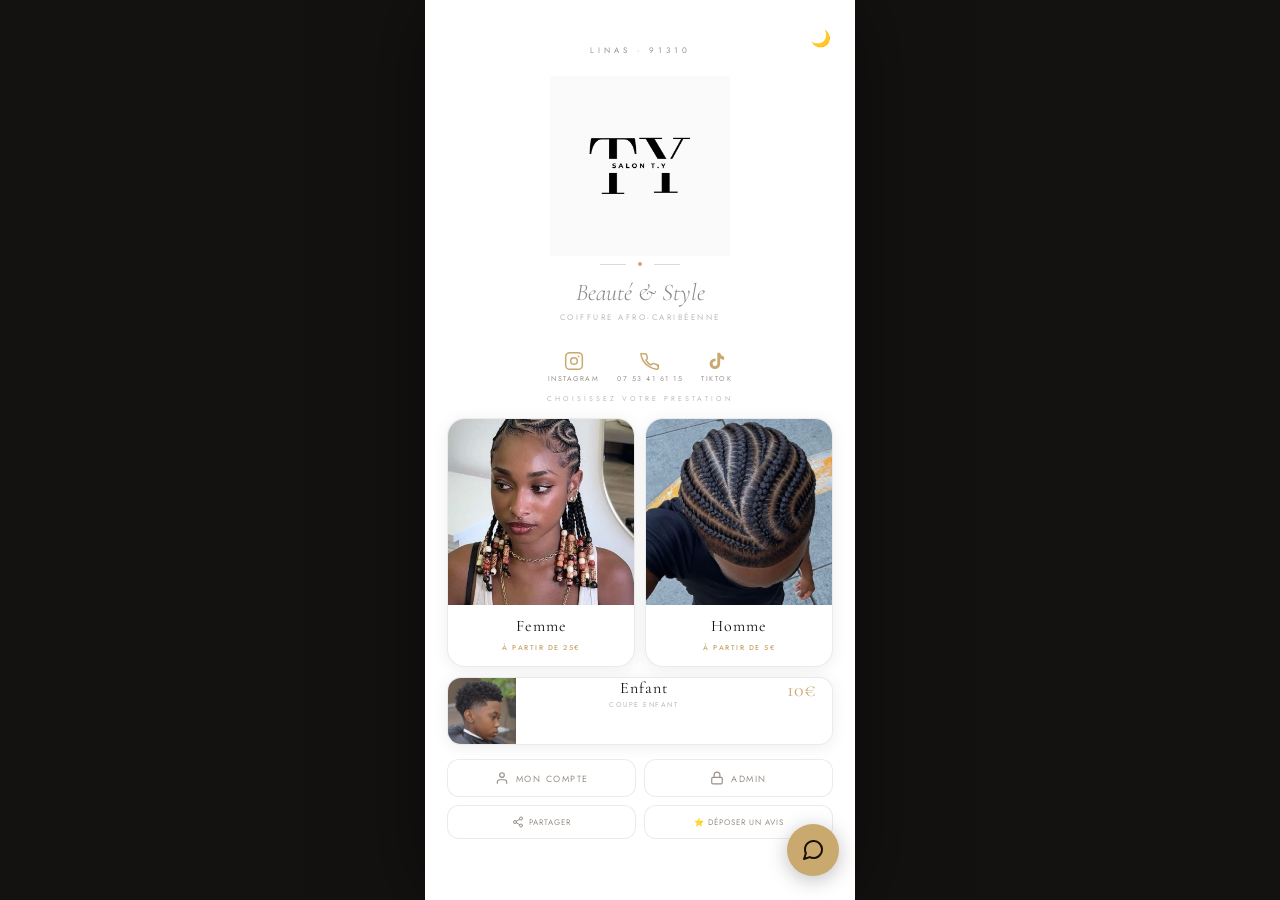
==== commit 4fe9e48d: "Update index.html" ====
--- a/index.html
+++ b/index.html
@@ -532,20 +532,20 @@
       <span id="home-ouvert-heure" style="font-size:10px;color:var(--muted)"></span>
     </div>
     <p class="home-choose">Choisissez votre prestation</p>
-    <div class="home-cards">
-      <button class="home-card" onclick="go('s-women-cats')">
+    <div id="home-cards-wrapper" class="home-cards">
+      <button id="home-btn-femme" class="home-card" onclick="go('s-women-cats')">
         <img class="home-card-img" src="images/img_03.jpg" alt="Femme"/>
-        <div class="home-card-body"><span class="home-card-name">Femme</span><span class="home-card-price">à partir de 25€</span></div>
+        <div class="home-card-body"><span class="home-card-name">Femme</span><span id="home-prix-femme" class="home-card-price">à partir de 25€</span></div>
       </button>
-      <button class="home-card" onclick="loadSvcs('men');go('s-services')">
+      <button id="home-btn-homme" class="home-card" onclick="loadSvcs('men');go('s-services')">
         <img class="home-card-img" src="images/img_04.jpg" alt="Homme"/>
-        <div class="home-card-body"><span class="home-card-name">Homme</span><span class="home-card-price">à partir de 5€</span></div>
+        <div class="home-card-body"><span class="home-card-name">Homme</span><span id="home-prix-homme" class="home-card-price">à partir de 5€</span></div>
       </button>
     </div>
-    <button class="home-enfant" onclick="pickSvc({name:'Coupe enfant',icon:'✂️',price:10,duration:30,hasSize:false,img:null})">
+    <button class="home-enfant" id="home-btn-enfant" onclick="pickSvc({name:'Coupe enfant',icon:'✂️',price:10,duration:30,hasSize:false,img:null})">
       <img src="images/img_05.jpg" alt="Enfant"/>
-      <div class="home-enfant-info"><span class="home-enfant-name">Enfant</span><span class="home-enfant-sub">Coupe enfant</span></div>
-      <span class="home-enfant-price">10€</span>
+      <div class="home-enfant-info"><span class="home-enfant-name">Enfant</span><span id="home-enfant-sub" class="home-enfant-sub">Coupe enfant</span></div>
+      <span id="home-enfant-price" class="home-enfant-price">10€</span>
     </button>
     <div style="display:flex;gap:8px;margin-top:14px">
       <button id="client-access" onclick="clientAccessBtn()" style="flex:1;display:flex;align-items:center;justify-content:center;gap:7px;padding:11px;border-radius:12px;border:1px solid var(--border);background:#fff;font-size:9px;letter-spacing:1.5px;text-transform:uppercase;color:var(--muted);font-family:inherit">
@@ -580,16 +580,16 @@
   </div>
   <div class="cat-grid">
     <button class="cat-card" onclick="loadSvcs('braids');go('s-services')">
-      <img class="cat-img" src="images/img_06.jpg" alt="Tresses"/><div class="cat-body"><span class="cat-name">Tresses &amp; Braids</span><span class="cat-count">6 coiffures</span></div>
+      <img class="cat-img" src="images/img_06.jpg" alt="Tresses"/><div class="cat-body"><span class="cat-name">Tresses &amp; Braids</span><span id="count-braids" class="cat-count">6 coiffures</span></div>
     </button>
     <button class="cat-card" onclick="loadSvcs('weave');go('s-services')">
-      <img class="cat-img" src="images/img_07.jpg" alt="Tissage"/><div class="cat-body"><span class="cat-name">Tissage</span><span class="cat-count">5 coiffures</span></div>
+      <img class="cat-img" src="images/img_07.jpg" alt="Tissage"/><div class="cat-body"><span class="cat-name">Tissage</span><span id="count-weave" class="cat-count">5 coiffures</span></div>
     </button>
     <button class="cat-card" onclick="loadSvcs('chignon');go('s-services')">
-      <img class="cat-img" src="images/img_08.jpg" alt="Chignon"/><div class="cat-body"><span class="cat-name">Chignon</span><span class="cat-count">3 coiffures</span></div>
+      <img class="cat-img" src="images/img_08.jpg" alt="Chignon"/><div class="cat-body"><span class="cat-name">Chignon</span><span id="count-chignon" class="cat-count">3 coiffures</span></div>
     </button>
     <button class="cat-card" onclick="loadSvcs('packages');go('s-services')">
-      <img class="cat-img" src="images/img_09.jpg" alt="Forfaits"/><div class="cat-body"><span class="cat-name">Forfaits</span><span class="cat-count">3 formules</span></div>
+      <img class="cat-img" src="images/img_09.jpg" alt="Forfaits"/><div class="cat-body"><span class="cat-name">Forfaits</span><span id="count-packages" class="cat-count">3 formules</span></div>
     </button>
     <button class="cat-card cat-cust" onclick="go('s-custom')">
       <img class="cat-img" src="images/img_10.jpg" alt="Sur mesure" style="object-position:top"/><div class="cat-body"><span class="cat-name">Sur mesure</span><span class="cat-count cat-count-gold">Demande perso.</span></div>
@@ -1104,6 +1104,36 @@
               <option value="150">2h30</option><option value="180">3h</option><option value="240">4h</option><option value="300">5h</option>
             </select>
           </div>
+          <div class="field-group"><label class="field-label">Image (optionnel)</label>
+            <select class="field-input" id="presta-img">
+              <option value="">— Aucune image (icône emoji) —</option>
+              <option value="images/img_06.jpg">Tresses (img_06)</option>
+              <option value="images/img_07.jpg">Tissage (img_07)</option>
+              <option value="images/img_08.jpg">Chignon (img_08)</option>
+              <option value="images/img_09.jpg">Forfaits (img_09)</option>
+              <option value="images/img_13.jpg">Vanille (img_13)</option>
+              <option value="images/img_14.jpg">Knotless (img_14)</option>
+              <option value="images/img_15.jpg">Fulani (img_15)</option>
+              <option value="images/img_16.jpg">Boho (img_16)</option>
+              <option value="images/img_17.jpg">Island Twist (img_17)</option>
+              <option value="images/img_18.jpg">Piqué lâché (img_18)</option>
+              <option value="images/img_19.jpg">Tissage fermé (img_19)</option>
+              <option value="images/img_20.jpg">Tissage ouvert (img_20)</option>
+              <option value="images/img_21.jpg">Tissage closure (img_21)</option>
+              <option value="images/img_22.jpg">Tissage frontal (img_22)</option>
+              <option value="images/img_23.jpg">Tissage lace (img_23)</option>
+              <option value="images/img_24.jpg">Chignon simple (img_24)</option>
+              <option value="images/img_25.jpg">Chignon travaillé (img_25)</option>
+              <option value="images/img_26.jpg">Chignon mariée (img_26)</option>
+              <option value="images/img_27.jpg">Shampoing+Brushing (img_27)</option>
+              <option value="images/img_28.jpg">Shampoing+Brushing+Coupe (img_28)</option>
+              <option value="images/img_29.jpg">Brushing+Coupe (img_29)</option>
+              <option value="images/img_30.jpg">Contours (img_30)</option>
+              <option value="images/img_31.jpg">Barbe (img_31)</option>
+              <option value="images/img_32.jpg">Vanille Homme (img_32)</option>
+              <option value="images/img_33.jpg">Nattes collées (img_33)</option>
+            </select>
+          </div>
           <div style="display:flex;align-items:center;gap:10px;margin-bottom:16px;padding:12px;background:#fff;border-radius:12px;border:1px solid var(--border)">
             <input type="checkbox" id="presta-actif" checked style="accent-color:var(--gold);width:18px;height:18px;flex-shrink:0"/>
             <label for="presta-actif" style="font-size:12px;color:var(--dark);cursor:pointer">Prestation active (visible aux clients)</label>
@@ -1191,11 +1221,49 @@
       <!-- ── ÉQUIPE / PRATICIENS ────────────────────────────────────── -->
       <div id="paramtab-content-praticiens" style="display:none">
         <p style="font-size:9px;letter-spacing:2px;text-transform:uppercase;color:var(--muted);margin-bottom:14px">Équipe</p>
-        <div style="display:flex;gap:8px;margin-bottom:14px">
-          <input class="field-input" id="new-praticien-nom" type="text" placeholder="Prénom Nom" style="flex:1;margin:0"/>
-          <button onclick="addPraticien()" style="background:var(--dark);color:#fff;border-radius:10px;padding:0 14px;font-size:11px;flex-shrink:0;font-family:inherit">Ajouter</button>
+
+        <!-- Liste des praticiens -->
+        <div id="praticiens-list"></div>
+
+        <!-- Formulaire ajout/modification -->
+        <div id="praticien-form" style="display:none;background:#f9f6f3;border-radius:16px;padding:16px;margin-top:14px;border:1px solid var(--border)">
+          <p id="praticien-form-title" style="font-size:9px;letter-spacing:2px;text-transform:uppercase;color:var(--muted);margin-bottom:14px">Nouveau membre</p>
+          <input type="hidden" id="praticien-edit-id" value=""/>
+          <div style="display:flex;gap:8px">
+            <div class="field-group" style="flex:1"><label class="field-label">Prénom *</label>
+              <input class="field-input" id="praticien-prenom" type="text" placeholder="Ex: Sarah"/>
+            </div>
+            <div class="field-group" style="flex:1"><label class="field-label">Nom</label>
+              <input class="field-input" id="praticien-nom" type="text" placeholder="Ex: Dupont"/>
+            </div>
+          </div>
+          <div class="field-group"><label class="field-label">Spécialités — prestations gérées</label>
+            <div style="display:flex;flex-direction:column;gap:8px;padding:12px;background:#fff;border-radius:12px;border:1px solid var(--border)">
+              <label style="display:flex;align-items:center;gap:10px;font-size:13px;cursor:pointer">
+                <input type="checkbox" id="spec-femme" style="accent-color:var(--gold);width:16px;height:16px"/>
+                <span>💆 Femme — toutes prestations</span>
+              </label>
+              <label style="display:flex;align-items:center;gap:10px;font-size:13px;cursor:pointer">
+                <input type="checkbox" id="spec-homme" style="accent-color:var(--gold);width:16px;height:16px"/>
+                <span>✂️ Homme</span>
+              </label>
+              <label style="display:flex;align-items:center;gap:10px;font-size:13px;cursor:pointer">
+                <input type="checkbox" id="spec-enfant" style="accent-color:var(--gold);width:16px;height:16px"/>
+                <span>🧒 Enfant</span>
+              </label>
+            </div>
+          </div>
+          <div style="display:flex;align-items:center;gap:10px;margin-bottom:16px;padding:12px;background:#fff;border-radius:12px;border:1px solid var(--border)">
+            <input type="checkbox" id="praticien-actif" checked style="accent-color:var(--gold);width:18px;height:18px;flex-shrink:0"/>
+            <label for="praticien-actif" style="font-size:12px;color:var(--dark);cursor:pointer">Membre actif (apparaît dans les plannings)</label>
+          </div>
+          <div style="display:flex;gap:8px">
+            <button onclick="savePraticien()" class="cta-btn" style="flex:1;margin:0">💾 Sauvegarder</button>
+            <button onclick="cancelPraticienForm()" style="padding:0 16px;background:#f0ebe5;color:var(--dark);border-radius:14px;font-size:9px;letter-spacing:1px;text-transform:uppercase;font-family:inherit;flex-shrink:0">Annuler</button>
+          </div>
         </div>
-        <div id="praticiens-list"></div>
+
+        <button onclick="openAddPraticien()" style="width:100%;margin-top:14px;padding:12px;background:#f0ebe5;color:var(--dark);border-radius:14px;font-size:10px;letter-spacing:1.5px;text-transform:uppercase;font-family:inherit">+ Ajouter un membre</button>
       </div>
 
       <!-- Déconnexion admin -->
@@ -1709,11 +1777,11 @@
     // RDV du jour
     dayRdvs.forEach(function(r){
       const card=document.createElement('div');
-      // Couleur selon praticien
-      var isBarber=r.praticien_id===_praticienBarber;
-      var borderCol=isBarber?'#6B1A2A':'#C9A96E';
+      // Couleur et label selon le praticien (dynamique)
+      var praticienInfo=_praticiensCached.find(p=>p.id===r.praticien_id);
+      var borderCol=praticienInfo?(praticienInfo.couleur||'#C9A96E'):'#C9A96E';
       card.style.cssText='background:#fff;border-radius:8px;padding:8px 10px;margin-bottom:6px;border-left:3px solid '+borderCol+';cursor:pointer';
-      var praticienLabel=isBarber?'✂️ Barber 1':'💆 Coiffeuse 1';
+      var praticienLabel=praticienInfo?(praticienInfo.prenom||'Équipe'):'Équipe';
       card.innerHTML='<p style="font-size:12px;color:var(--dark);font-weight:500">'+(r.heure_rdv?r.heure_rdv.substring(0,5):'')+' – '+(r.client_nom||'—')+'</p>'
         +'<p style="font-size:10px;color:var(--muted)">'+(r.service||'—').substring(0,22)+' · '+praticienLabel+'</p>';
       card.onclick=function(){openRdvDetail(r.id);};
@@ -1864,29 +1932,50 @@
 }
 
 // ─── PRATICIENS & SERVICES ───────────────────────────────────────────────────
-// Services du Barber 1
-const BARBER_SERVICES=['Contours','Barbe','Coupe enfant'];
-
-// Praticien IDs (chargés depuis Supabase au démarrage)
-let _praticienCoiffeuse=null;
-let _praticienBarber=null;
+
+// Cache des praticiens actifs avec leurs spécialités (chargé depuis Supabase)
+let _praticiensCached=[];
 
 async function loadPraticiensIds(){
   try{
-    const praticiens=await sbSelect('praticiens','actif=eq.true','select=id,prenom,nom');
+    const praticiens=await sbSelect('praticiens','actif=eq.true','select=id,prenom,nom,specialites,couleur');
     if(!praticiens)return;
-    praticiens.forEach(p=>{
-      const full=(p.prenom+' '+p.nom).toLowerCase();
-      if(full.includes('barber'))_praticienBarber=p.id;
-      else if(full.includes('coiffeuse'))_praticienCoiffeuse=p.id;
-    });
+    _praticiensCached=praticiens;
+  }catch(e){console.error('loadPraticiensIds:',e);}
+}
+
+// Retourne le(s) praticien(s) qui gèrent une prestation donnée
+// Basé sur la catégorie de la prestation (femme / homme / enfant)
+function getPraticienForService(service){
+  if(!service||!_praticiensCached.length)return null;
+  // Déterminer la catégorie de la prestation
+  let cat='femme'; // par défaut
+  const nom=typeof service==='object'?(service.name||''):String(service||'');
+  // Chercher dans le localStorage la catégorie de cette prestation
+  try{
+    const toutes=getPrestations();
+    const match=toutes.find(p=>p.nom===nom||p.nom.toLowerCase()===nom.toLowerCase());
+    if(match)cat=match.cat||'femme';
+    else if(service&&typeof service==='object'&&service.cat)cat=service.cat;
   }catch(e){}
-}
-
-function getPraticienForService(serviceName){
-  const name=typeof serviceName==='object'?(serviceName.name||''):String(serviceName||'');
-  if(BARBER_SERVICES.some(s=>name.includes(s)))return _praticienBarber;
-  return _praticienCoiffeuse;
+  // Trouver les praticiens qui gèrent cette catégorie
+  const competents=_praticiensCached.filter(p=>{
+    const specs=Array.isArray(p.specialites)?p.specialites:[];
+    return specs.includes(cat);
+  });
+  // Retourner le premier praticien compétent (ou null si aucun)
+  return competents.length?competents[0].id:null;
+}
+
+// Retourne TOUS les praticiens compétents pour une catégorie
+// (utile si plusieurs praticiens gèrent la même catégorie)
+function getPraticienIdsForCat(cat){
+  return _praticiensCached
+    .filter(p=>{
+      const specs=Array.isArray(p.specialites)?p.specialites:[];
+      return specs.includes(cat);
+    })
+    .map(p=>p.id);
 }
 
 // ─── GESTION SESSION CLIENT ───────────────────────────────────────────────────
@@ -2017,29 +2106,100 @@
 }
 
 function rebuildSvcsFromPrestations(){
+  // La vitrine lit désormais directement le localStorage via getPrestations().
+  // Cette fonction met quand même SVCS à jour en mémoire pour compatibilité.
   try{
-    const saved=JSON.parse(localStorage.getItem(LS_PRESTATIONS)||'null');
-    if(!saved||!Array.isArray(saved)||!saved.length)return; // garder SVCS codé en dur
-    const actives=saved.filter(p=>p.actif!==false);
-    if(!actives.length)return;
+    const saved=getPrestations();
+    if(!saved||!saved.length)return;
     const newSvcs={};
-    actives.forEach(function(p){
-      const souscat=(p.souscat||p.nom||'').trim();
-      const rawKey=SOUSCAT_TO_KEY[souscat.toLowerCase()]||slugSvcs(souscat)||'autre';
-      if(!newSvcs[rawKey])newSvcs[rawKey]={label:souscat,items:[]};
-      newSvcs[rawKey].items.push({
+    saved.filter(p=>p.actif!==false).forEach(function(p){
+      const key=p.svcsKey||(p.cat==='homme'?'men':p.cat==='enfant'?'enfant':'autre');
+      if(!newSvcs[key])newSvcs[key]={label:p.souscat||key,items:[]};
+      newSvcs[key].items.push({
         name:p.nom||'—',
         icon:p.icon||'✂️',
+        img:p.img||null,
         price:p.prix||0,
         duration:p.duree||60,
-        hasSize:p.prixType==='apartir',
+        hasSize:p.prixType==='apartir'
       });
     });
     if(Object.keys(newSvcs).length>0)SVCS=newSvcs;
   }catch(e){console.error('rebuildSvcs:',e);}
 }
 
-document.addEventListener('DOMContentLoaded',()=>{initTheme();initSession();initApp();showOnboarding();applyTranslations();requestNotifPermission();loadPraticiensIds();applySalonInfo();rebuildSvcsFromPrestations();});
+document.addEventListener('DOMContentLoaded',()=>{initTheme();initSession();initApp();showOnboarding();applyTranslations();requestNotifPermission();loadPraticiensIds();applySalonInfo();rebuildSvcsFromPrestations();refreshHomeFromPrestations();});
+
+// Mettre à jour dynamiquement la home et les compteurs de catégories depuis les prestations
+function refreshHomeFromPrestations(){
+  try{
+    const toutes=getPrestations();
+    const actives=toutes.filter(p=>p.actif!==false);
+
+    // --- Prix minimum Homme ---
+    const hommes=actives.filter(p=>p.cat==='homme'||p.svcsKey==='men');
+    const elHomme=document.getElementById('home-prix-homme');
+    if(elHomme&&hommes.length){
+      const minH=Math.min(...hommes.map(p=>p.prix));
+      elHomme.textContent='à partir de '+minH+'€';
+    }
+
+    // --- Prix minimum Femme ---
+    const femmes=actives.filter(p=>p.cat==='femme');
+    const elFemme=document.getElementById('home-prix-femme');
+    if(elFemme&&femmes.length){
+      const minF=Math.min(...femmes.map(p=>p.prix));
+      elFemme.textContent='à partir de '+minF+'€';
+    }
+
+    // --- Bouton Enfant : nom + prix dynamiques ---
+    const enfants=actives.filter(p=>p.cat==='enfant'||p.svcsKey==='enfant');
+    if(enfants.length){
+      const enfant=enfants[0];
+      const elSub=document.getElementById('home-enfant-sub');
+      const elPrice=document.getElementById('home-enfant-price');
+      const elBtn=document.getElementById('home-btn-enfant');
+      if(elSub) elSub.textContent=enfant.nom;
+      if(elPrice) elPrice.textContent=enfant.prix+'€';
+      if(elBtn) elBtn.onclick=function(){
+        pickSvc({name:enfant.nom,icon:enfant.icon||'✂️',price:enfant.prix,duration:enfant.duree,hasSize:enfant.prixType==='apartir',img:enfant.img||null});
+      };
+    }
+
+    // --- Compteurs de catégories ---
+    const cats=['braids','weave','chignon','packages'];
+    const labels={braids:'coiffure',weave:'coiffure',chignon:'coiffure',packages:'formule'};
+    cats.forEach(function(key){
+      const el=document.getElementById('count-'+key);
+      if(!el)return;
+      const nb=actives.filter(p=>p.svcsKey===key).length;
+      const mot=labels[key]||'prestation';
+      el.textContent=nb+' '+(nb>1?mot+'s':mot);
+    });
+
+    // --- Visibilité bouton Homme ---
+    const btnHomme=document.getElementById('home-btn-homme');
+    if(btnHomme) btnHomme.style.display=hommes.length?'':'none';
+
+    // --- Visibilité bouton Enfant ---
+    const btnEnfant=document.getElementById('home-btn-enfant');
+    if(btnEnfant) btnEnfant.style.display=enfants.length?'':'none';
+
+    // --- Visibilité bouton Femme ---
+    // Si toutes les sous-catégories femme sont vides, on masque aussi le bouton Femme
+    const btnFemme=document.getElementById('home-btn-femme');
+    if(btnFemme) btnFemme.style.display=femmes.length?'':'none';
+
+    // --- Si Homme ET Femme sont masqués, masquer le wrapper ---
+    const wrapper=document.getElementById('home-cards-wrapper');
+    if(wrapper){
+      const hommeVisible=hommes.length>0;
+      const femmeVisible=femmes.length>0;
+      wrapper.style.display=(hommeVisible||femmeVisible)?'flex':'none';
+    }
+
+  }catch(e){console.error('refreshHome:',e);}
+}
 
 // Appliquer les infos salon sauvegardées à la home au démarrage
 function applySalonInfo(){
@@ -2104,11 +2264,35 @@
 }
 
 function loadSvcs(cat){
-  const data=SVCS[cat];if(!data)return;
-  document.getElementById('svc-title').textContent=data.label;
+  // Source de vérité unique : localStorage
+  const toutes=getPrestations();
+  // cat peut être une svcsKey ('men','braids'...) OU une cat ('homme','femme','enfant')
+  let items=toutes.filter(p=>p.actif!==false&&p.svcsKey===cat);
+  if(!items.length) items=toutes.filter(p=>p.actif!==false&&p.cat===cat);
+  if(!items.length){
+    // Fallback SVCS pour compatibilité avec anciennes données non migrées
+    const data=SVCS[cat];
+    if(data){
+      document.getElementById('svc-title').textContent=data.label;
+      const c=document.getElementById('svc-list');c.innerHTML='';
+      const h=document.createElement('div');h.className='svc-heading';h.textContent=data.label;c.appendChild(h);
+      data.items.forEach(svc=>{
+        const el=document.createElement('div');el.className='svc-item';
+        const imgHtml=svc.img?`<div class="svc-icon-img"><img src="${svc.img}" alt="${svc.name}"/></div>`:`<div class="svc-icon-emoji">${svc.icon}</div>`;
+        el.innerHTML=`${imgHtml}<div class="svc-info"><span class="svc-name">${svc.name}</span><span class="svc-dur">${svc.hasSize?'Taille au choix · 2h–5h':fmtDur(svc.duration)}</span></div><div class="svc-pw"><span class="svc-price">${svc.price}€</span><span class="${svc.hasSize?'svc-from':'svc-fix'}">${svc.hasSize?'À partir de':'Fixe'}</span></div>`;
+        el.onclick=()=>pickSvc(svc);c.appendChild(el);
+      });
+    }
+    return;
+  }
+  // Trier par ordre si défini
+  items.sort((a,b)=>(a.ordre??999)-(b.ordre??999));
+  const label=items[0].souscat||cat;
+  document.getElementById('svc-title').textContent=label;
   const c=document.getElementById('svc-list');c.innerHTML='';
-  const h=document.createElement('div');h.className='svc-heading';h.textContent=data.label;c.appendChild(h);
-  data.items.forEach(svc=>{
+  const h=document.createElement('div');h.className='svc-heading';h.textContent=label;c.appendChild(h);
+  items.forEach(function(p){
+    const svc={name:p.nom,icon:p.icon||'✂️',img:p.img||null,price:p.prix,duration:p.duree,hasSize:p.prixType==='apartir'};
     const el=document.createElement('div');el.className='svc-item';
     const imgHtml=svc.img?`<div class="svc-icon-img"><img src="${svc.img}" alt="${svc.name}"/></div>`:`<div class="svc-icon-emoji">${svc.icon}</div>`;
     el.innerHTML=`${imgHtml}<div class="svc-info"><span class="svc-name">${svc.name}</span><span class="svc-dur">${svc.hasSize?'Taille au choix · 2h–5h':fmtDur(svc.duration)}</span></div><div class="svc-pw"><span class="svc-price">${svc.price}€</span><span class="${svc.hasSize?'svc-from':'svc-fix'}">${svc.hasSize?'À partir de':'Fixe'}</span></div>`;
@@ -2174,25 +2358,49 @@
       grid.innerHTML='<div class="empty-state" style="grid-column:span 3">Salon fermé ce jour</div>';return;
     }
 
-    // Filtrer par praticien selon le service
-    // Charger les IDs si pas encore disponibles
-    if(!_praticienCoiffeuse&&!_praticienBarber){
-      await loadPraticiensIds();
+    // Filtrer par praticien(s) selon la catégorie de la prestation
+    if(!_praticiensCached.length) await loadPraticiensIds();
+
+    // Déterminer la catégorie de la prestation choisie
+    let serviceCat='femme';
+    try{
+      const toutes=getPrestations();
+      const svcNom=typeof S.service==='object'?(S.service.name||''):String(S.service||'');
+      const match=toutes.find(p=>p.nom===svcNom||p.nom.toLowerCase()===svcNom.toLowerCase());
+      if(match)serviceCat=match.cat||'femme';
+    }catch(e){}
+
+    // Trouver tous les praticiens compétents pour cette catégorie
+    const praticienIds=getPraticienIdsForCat(serviceCat);
+
+    // Si aucun praticien n'est configuré pour cette catégorie
+    if(!praticienIds.length){
+      grid.innerHTML='<div class="empty-state" style="grid-column:span 3">Aucun praticien disponible pour cette prestation</div>';return;
     }
-    const praticienId=getPraticienForService(S.service);
+
     let slotsFilter='date_rdv=eq.'+dateISO_rt;
-    // On récupère tous les RDV du jour et on filtre par praticien en JS
-    // pour éviter les problèmes de syntaxe avec les valeurs null
-
     const rawSlots=await sbSelect('reservations',slotsFilter,'select=heure_rdv,duree_minutes,praticien_id,statut');
-    // Filtrer par praticien en JS (évite les problèmes null dans REST API)
-    // Filtrer statut annulé/refusé en JS (évite l'encodage accent dans URL)
     const STATUTS_EXCLUS=['annulé','refusé','annule','refuse'];
     const activeSlots=rawSlots.filter(r=>!STATUTS_EXCLUS.includes(r.statut));
-    const filteredSlots=praticienId
-      ? activeSlots.filter(r=>!r.praticien_id||r.praticien_id===praticienId)
-      : activeSlots;
-    const takenSlots=filteredSlots.map(r=>({heure:r.heure_rdv?r.heure_rdv.substring(0,5):'',dureeMin:r.duree_minutes||60}));
+
+    // Garder uniquement les RDV des praticiens compétents
+    // Si plusieurs praticiens → les créneaux pris d'UN des praticiens bloquent ce praticien
+    // On affiche les créneaux libres sur au moins UN praticien compétent
+    const slotsByPraticien={};
+    praticienIds.forEach(pid=>{
+      const rdvPraticien=activeSlots.filter(r=>r.praticien_id===pid||(!r.praticien_id&&praticienIds.length===1));
+      slotsByPraticien[pid]=rdvPraticien.map(r=>({heure:r.heure_rdv?r.heure_rdv.substring(0,5):'',dureeMin:r.duree_minutes||60}));
+    });
+
+    // Construire les créneaux disponibles : un créneau est libre si AU MOINS un praticien est libre
+    const allBuiltSlots=praticienIds.map(pid=>buildSlots(S.date,S.duration,slotsByPraticien[pid]||[]));
+    // Fusionner : un créneau est dispo si libre chez au moins un praticien
+    const mergedSlots=allBuiltSlots[0].map((slot,i)=>({
+      ...slot,
+      taken:allBuiltSlots.every(praticienSlots=>praticienSlots[i]&&praticienSlots[i].taken)
+    }));
+    // Créneaux pris = ceux bloqués chez tous les praticiens compétents
+    const takenSlots=mergedSlots.filter(s=>s.taken).map(s=>({heure:s.time,dureeMin:S.duration}));
     const slots=buildSlots(S.date,S.duration,takenSlots);
     grid.innerHTML='';
     if(!slots.length){grid.innerHTML='<div class="empty-state" style="grid-column:span 3">Aucun créneau disponible</div>';return;}
@@ -4555,34 +4763,92 @@
 }
 
 // ─── PRATICIENS ───────────────────────────────────────────────────────────────
+
+// Cache en mémoire des praticiens (chargés depuis Supabase)
+let _praticiensList=null;
+const SPEC_LABELS={femme:'💆 Femme',homme:'✂️ Homme',enfant:'🧒 Enfant'};
+
 async function loadPraticiens(){
   const list=document.getElementById('praticiens-list');
   if(!list)return;
   const praticiens=await sbSelect('praticiens','order=prenom.asc','select=*');
+  _praticiensList=praticiens||[];
   list.innerHTML='';
+  if(!praticiens||!praticiens.length){list.innerHTML='<div class="empty-state">Aucun membre dans l'équipe</div>';return;}
   praticiens.forEach(function(p){
+    const specs=Array.isArray(p.specialites)?p.specialites:[];
+    const specText=specs.length?specs.map(s=>SPEC_LABELS[s]||s).join(', '):'Aucune spécialité définie';
     const row=document.createElement('div');
-    row.style.cssText='display:flex;align-items:center;justify-content:space-between;padding:12px 0;border-bottom:1px solid var(--border)';
-    row.innerHTML='<div style="display:flex;align-items:center;gap:10px">'
-      +'<div style="width:32px;height:32px;border-radius:50%;background:'+p.couleur+';opacity:'+(p.actif?1:0.4)+'"></div>'
-      +'<p style="font-size:14px">'+(p.prenom||'')+' '+(p.nom||'')+'</p></div>'
-      +'<button data-id="'+p.id+'" data-actif="'+p.actif+'" onclick="togglePraticien(this.dataset.id,this.dataset.actif===\'true\')" style="padding:6px 12px;border-radius:8px;font-size:9px;background:'+(p.actif?'#faeced':'#edf7ef')+';color:'+(p.actif?'var(--burg)':'#2d7a3a')+';font-family:inherit">'+(p.actif?'Désactiver':'Activer')+'</button>';
+    row.style.cssText='padding:12px 0;border-bottom:1px solid var(--border)';
+    row.innerHTML=
+      '<div style="display:flex;align-items:center;justify-content:space-between">'      +'<div style="display:flex;align-items:center;gap:10px">'      +'<div style="width:36px;height:36px;border-radius:50%;background:'+(p.couleur||'var(--gold)')+';display:flex;align-items:center;justify-content:center;font-size:15px;font-weight:bold;color:#fff;opacity:'+(p.actif?1:0.4)+'">'      +(p.prenom?p.prenom[0].toUpperCase():'?')      +'</div>'      +'<div>'      +'<p style="font-size:14px;color:var(--dark)">'+(p.prenom||'')+' '+(p.nom||'')+(p.actif?'':'<span style="font-size:9px;color:var(--muted);margin-left:6px">⏸ Inactif</span>')+'</p>'      +'<p style="font-size:10px;color:var(--muted);margin-top:2px">'+specText+'</p>'      +'</div></div>'      +'<div style="display:flex;gap:6px">'      +'<button data-id="'+p.id+'" onclick="openEditPraticien(this.dataset.id)" style="background:#f0ebe5;border-radius:8px;padding:6px 10px;font-size:11px;font-family:inherit;color:var(--dark)">✏️</button>'      +'<button data-id="'+p.id+'" data-actif="'+p.actif+'" onclick="togglePraticien(this.dataset.id,this.dataset.actif==='true')" style="padding:6px 10px;border-radius:8px;font-size:11px;background:'+(p.actif?'#faeced':'#edf7ef')+';color:'+(p.actif?'var(--burg)':'#2d7a3a')+';font-family:inherit">'+(p.actif?'⏸':'▶')+'</button>'      +'</div></div>';
     list.appendChild(row);
   });
-  if(!praticiens.length)list.innerHTML='<div class="empty-state">Aucun praticien</div>';
-}
-async function addPraticien(){
-  const nom=document.getElementById('new-praticien-nom').value.trim();
-  if(!nom){showToast('⚠️ Entrez un nom');return;}
-  const parts=nom.split(' ');
-  await sbInsert('praticiens',{prenom:parts[0]||nom,nom:parts.slice(1).join(' ')||'',actif:true});
-  document.getElementById('new-praticien-nom').value='';
-  showToast('✅ Praticien ajouté');
-  loadPraticiens();
-}
+}
+
+function openAddPraticien(){
+  document.getElementById('praticien-form-title').textContent='Nouveau membre';
+  document.getElementById('praticien-edit-id').value='';
+  document.getElementById('praticien-prenom').value='';
+  document.getElementById('praticien-nom').value='';
+  document.getElementById('spec-femme').checked=false;
+  document.getElementById('spec-homme').checked=false;
+  document.getElementById('spec-enfant').checked=false;
+  document.getElementById('praticien-actif').checked=true;
+  document.getElementById('praticien-form').style.display='block';
+  document.getElementById('praticien-form').scrollIntoView({behavior:'smooth',block:'nearest'});
+}
+
+function openEditPraticien(id){
+  if(!_praticiensList)return;
+  const p=_praticiensList.find(x=>String(x.id)===String(id));
+  if(!p)return;
+  const specs=Array.isArray(p.specialites)?p.specialites:[];
+  document.getElementById('praticien-form-title').textContent='Modifier le membre';
+  document.getElementById('praticien-edit-id').value=p.id;
+  document.getElementById('praticien-prenom').value=p.prenom||'';
+  document.getElementById('praticien-nom').value=p.nom||'';
+  document.getElementById('spec-femme').checked=specs.includes('femme');
+  document.getElementById('spec-homme').checked=specs.includes('homme');
+  document.getElementById('spec-enfant').checked=specs.includes('enfant');
+  document.getElementById('praticien-actif').checked=!!p.actif;
+  document.getElementById('praticien-form').style.display='block';
+  document.getElementById('praticien-form').scrollIntoView({behavior:'smooth',block:'nearest'});
+}
+
+async function savePraticien(){
+  const prenom=document.getElementById('praticien-prenom').value.trim();
+  if(!prenom){showToast('⚠️ Le prénom est obligatoire');return;}
+  const nom=document.getElementById('praticien-nom').value.trim();
+  const specs=[];
+  if(document.getElementById('spec-femme').checked)specs.push('femme');
+  if(document.getElementById('spec-homme').checked)specs.push('homme');
+  if(document.getElementById('spec-enfant').checked)specs.push('enfant');
+  const actif=document.getElementById('praticien-actif').checked;
+  const editId=document.getElementById('praticien-edit-id').value;
+  const data={prenom,nom,specialites:specs,actif};
+  if(editId){
+    await sbUpdate('praticiens','id=eq.'+editId,data);
+  }else{
+    const colors=['#C9A96E','#8B6F4E','#6B4E3D','#A67C52','#7C5C3E','#B8975A'];
+    const couleur=colors[Math.floor(Math.random()*colors.length)];
+    await sbInsert('praticiens',{...data,couleur});
+  }
+  cancelPraticienForm();
+  await loadPraticiens();
+  await loadPraticiensIds();
+  showToast(editId?'✅ Membre mis à jour':'✅ Membre ajouté');
+}
+
+function cancelPraticienForm(){
+  const form=document.getElementById('praticien-form');
+  if(form)form.style.display='none';
+}
+
 async function togglePraticien(id,currentState){
   await sbUpdate('praticiens','id=eq.'+id,{actif:!currentState});
-  loadPraticiens();
+  await loadPraticiens();
+  await loadPraticiensIds();
 }
 
 // ─── PARAMÈTRES SALON ─────────────────────────────────────────────────────────
@@ -4793,29 +5059,37 @@
 function getPrestations(){
   try{
     const saved=JSON.parse(localStorage.getItem(LS_PRESTATIONS)||'null');
-    if(saved&&Array.isArray(saved))return saved;
+    if(saved&&Array.isArray(saved)&&saved.length)return saved;
   }catch(e){}
-  // Construire depuis SVCS par défaut
+  // Premier lancement : construire depuis SVCS avec des IDs stables et sauvegarder immédiatement
   const list=[];
-  let id=1;
-  const catMap={femme:'femme',homme:'homme',enfant:'enfant'};
-  Object.keys(SVCS).forEach(cat=>{
-    const data=SVCS[cat];
+  const CAT_MAP={
+    braids:'femme',weave:'femme',chignon:'femme',packages:'femme',
+    men:'homme',
+    enfant:'enfant'
+  };
+  Object.keys(SVCS).forEach(function(svcsKey){
+    const data=SVCS[svcsKey];
     if(!data||!data.items)return;
-    data.items.forEach(svc=>{
+    data.items.forEach(function(svc,i){
       list.push({
-        id:'p'+id++,
-        cat:cat,
-        souscat:data.label||cat,
+        id:'p_'+svcsKey+'_'+i,         // ID stable basé sur la clé SVCS
+        cat:CAT_MAP[svcsKey]||'femme',
+        souscat:data.label||svcsKey,
+        svcsKey:svcsKey,               // On retient la clé d'origine pour le lien vitrine
         icon:svc.icon||'✂️',
+        img:svc.img||null,
         nom:svc.name,
         prix:svc.price,
         prixType:svc.hasSize?'apartir':'fixe',
         duree:svc.duration||60,
+        ordre:list.length,
         actif:true
       });
     });
   });
+  // Sauvegarde immédiate → plus jamais de reconstruction à la volée
+  localStorage.setItem(LS_PRESTATIONS,JSON.stringify(list));
   return list;
 }
 
@@ -4859,6 +5133,8 @@
         +'<p style="font-size:9px;color:var(--muted)">'+(p.duree>=60?Math.floor(p.duree/60)+'h'+(p.duree%60?String(p.duree%60).padStart(2,'0'):''):p.duree+' min')+' · '+prixLabel+(p.actif?'':' · ⏸ Inactif')+'</p>'
         +'</div>'
         +'<div style="display:flex;gap:6px;flex-shrink:0">'
+        +'<button data-id="'+p.id+'" onclick="movePrestation(this.dataset.id,-1)" style="background:#f0ebe5;border-radius:8px;padding:6px 8px;font-size:11px;font-family:inherit;color:var(--dark)" title="Monter">▲</button>'
+        +'<button data-id="'+p.id+'" onclick="movePrestation(this.dataset.id,1)" style="background:#f0ebe5;border-radius:8px;padding:6px 8px;font-size:11px;font-family:inherit;color:var(--dark)" title="Descendre">▼</button>'
         +'<button data-id="'+p.id+'" onclick="openEditPrestation(this.dataset.id)" style="background:#f0ebe5;border-radius:8px;padding:6px 10px;font-size:11px;font-family:inherit;color:var(--dark)">✏️</button>'
         +'<button data-id="'+p.id+'" onclick="deletePrestation(this.dataset.id)" style="background:#faeced;border-radius:8px;padding:6px 10px;font-size:11px;font-family:inherit;color:var(--burg)">🗑️</button>'
         +'</div>';
@@ -4927,6 +5203,8 @@
     if(!exists){const opt=document.createElement('option');opt.value=p.souscat;opt.textContent=p.souscat;sel.appendChild(opt);}
     sel.value=p.souscat;
   }
+  const imgInput=document.getElementById('presta-img');
+  if(imgInput)imgInput.value=p.img||'';
   const newInput=document.getElementById('presta-souscat-new');
   if(newInput){newInput.style.display='none';newInput.value='';}
   document.getElementById('prestation-form').style.display='block';
@@ -4940,24 +5218,30 @@
   const newSousCat=document.getElementById('presta-souscat-new')?.value.trim();
   const sousCatSel=document.getElementById('presta-souscat')?.value;
   const souscat=newSousCat||sousCatSel||'';
+  const editId=document.getElementById('presta-edit-id').value;
+  const list=getPrestations();
+  const existing=list.find(x=>x.id===editId)||{};
   const p={
-    id:document.getElementById('presta-edit-id').value||'p'+Date.now(),
+    id:editId||'p'+Date.now(),
     cat:document.getElementById('presta-cat')?.value||'femme',
     souscat,
+    svcsKey:existing.svcsKey||null,           // conserver la clé vitrine d'origine
+    img:document.getElementById('presta-img')?.value.trim()||existing.img||null,
     icon:document.getElementById('presta-icon')?.value.trim()||'✂️',
     nom,
     prix,
     prixType:document.getElementById('presta-prix-type')?.value||'fixe',
     duree:parseInt(document.getElementById('presta-duree')?.value||'60'),
+    ordre:existing.ordre??list.length,        // conserver l'ordre existant
     actif:document.getElementById('presta-actif')?.checked!==false
   };
-  const list=getPrestations();
   const idx=list.findIndex(x=>x.id===p.id);
   if(idx>=0)list[idx]=p; else list.push(p);
   savePrestations(list);
   cancelPrestaForm();
   renderPrestaList(list);
   rebuildSvcsFromPrestations();
+  refreshHomeFromPrestations();
   showToast('✅ Prestation sauvegardée');
 }
 
@@ -4967,7 +5251,26 @@
   savePrestations(list);
   renderPrestaList(list);
   rebuildSvcsFromPrestations();
+  refreshHomeFromPrestations();
   showToast('🗑️ Prestation supprimée');
+}
+
+function movePrestation(id,direction){
+  const list=getPrestations();
+  // Trier par ordre actuel
+  list.sort((a,b)=>(a.ordre??999)-(b.ordre??999));
+  const idx=list.findIndex(p=>p.id===id);
+  if(idx<0)return;
+  const newIdx=idx+direction;
+  if(newIdx<0||newIdx>=list.length)return;
+  // Échanger les positions
+  const tmp=list[idx];list[idx]=list[newIdx];list[newIdx]=tmp;
+  // Réaffecter les ordres proprement
+  list.forEach((p,i)=>p.ordre=i);
+  savePrestations(list);
+  renderPrestaList(list);
+  rebuildSvcsFromPrestations();
+  refreshHomeFromPrestations();
 }
 
 function cancelPrestaForm(){
@@ -5676,15 +5979,23 @@
 
 // ── Envoi d'un message ──────────────────────────────────────────────────────
 async function chatSendMessage(text){
+  const t=(text||'').trim();
   // Navigation directe vers la réservation (avec catégorie éventuelle)
-  if(text.indexOf('__reserver__')===0||text.trim().indexOf('GOTO_RESERVATION')===0){
-    const cat=chatState.lastCategory||text.replace('__reserver__','').replace('GOTO_RESERVATION','').replace(/[:_]/g,' ');
+  // Gère : __reserver__, GOTO_RESERVATION, et les valeurs de confirmation confirm_xxx
+  if(t.indexOf('__reserver__')===0||t.indexOf('GOTO_RESERVATION')===0||t.toLowerCase().indexOf('confirm_')===0){
+    let cat=chatState.lastCategory;
+    if(!cat){
+      const m=t.toLowerCase();
+      if(m.includes('homme'))cat='homme';
+      else if(m.includes('enfant'))cat='enfant';
+      else cat='femme';
+    }
     chatGoReserve(cat);
     return;
   }
 
   // Mémoriser la catégorie mentionnée pour la redirection finale
-  const lowCat=text.toLowerCase();
+  const lowCat=t.toLowerCase();
   if(lowCat==='homme'||lowCat.includes('pour homme')||lowCat==='men')chatState.lastCategory='homme';
   else if(lowCat==='enfant'||lowCat.includes('pour enfant'))chatState.lastCategory='enfant';
   else if(lowCat==='femme'||lowCat.includes('pour femme'))chatState.lastCategory='femme';
@@ -5692,7 +6003,7 @@
   chatSetChoices([]);
 
   // Détection conflit → redirection téléphone
-  const low=text.toLowerCase();
+  const low=t.toLowerCase();
   if(CHAT_CONFLICT_KEYWORDS.some(k=>low.includes(k))){
     chatAddBubble('user',text);
     chatAddBubble('bot','Je préfère vous mettre en contact direct avec le salon pour cela 🙏<br><br>📞 <strong>'+CHAT_PHONE+'</strong>');
@@ -5862,6 +6173,7 @@
 - Chaleureuse, concise : maximum 2 phrases. Termine toujours tes phrases.
 - MÉMOIRE : lis tout l'historique avant de répondre. Ne redemande JAMAIS une information déjà donnée (la catégorie, la prestation, le budget...). Si la cliente a déjà dit "homme", ne redemande pas pour qui c'est.
 - Fais avancer la conversation à chaque message : ne tourne pas en rond, propose l'étape suivante.
+- CHANGEMENT D'AVIS : si la cliente change de prestation en cours de route (ex : "finalement je veux des vanilles"), accepte le changement sans confusion, mets à jour la prestation et refais un court récap avec le nouveau choix. Ne reste jamais bloquée sur l'ancienne prestation.
 
 FORMAT DE RÉPONSE (TRÈS IMPORTANT) :
 - Si tu proposes des choix à la cliente : réponds UNIQUEMENT avec un objet JSON, sans aucun texte avant ni après.
@@ -5877,14 +6189,13 @@
 PARCOURS RÉSERVATION :
 1. Demander pour qui (Femme/Homme/Enfant) via JSON choices.
 2. Proposer les catégories puis les prestations avec prix/durée via JSON choices.
-3. RÉCAPITULE toujours avant de conclure : "Donc [prestation] pour [catégorie], c'est bien ça ?" avec un bouton de confirmation.
-4. Après confirmation, propose le bouton de réservation en indiquant la catégorie dans le value :
-   - Pour une femme : value = "GOTO_RESERVATION:Femme"
-   - Pour un homme : value = "GOTO_RESERVATION:Homme"
-   - Pour un enfant : value = "GOTO_RESERVATION:Enfant"
-   Exemple : {"text":"Parfait ! Je vous guide vers la réservation 🗓️","choices":[{"label":"📅 Réserver maintenant","value":"GOTO_RESERVATION:Homme"}]}
-
-RACCOURCI INTELLIGENT : si dès le départ la cliente nomme une prestation précise (ex "je veux des box braids", "un tissage pour homme"), NE refais PAS tout le parcours. Identifie directement la catégorie (Femme/Homme/Enfant selon le contexte), confirme brièvement, et propose le bouton de réservation. Ne demande "pour qui ?" que si c'est réellement ambigu.`;
+3. Quand la prestation et la catégorie sont claires, fais un récap avec un bouton de confirmation qui mène DIRECTEMENT à la réservation. Le bouton "Oui, c'est exact" doit avoir comme value "GOTO_RESERVATION:Catégorie".
+   Exemple pour des knotless femme : {"text":"Donc des Knotless pour femme, c'est bien ça ?","choices":[{"label":"✅ Oui, c'est exact","value":"GOTO_RESERVATION:Femme"},{"label":"↩️ Changer","value":"Je veux changer"}]}
+4. N'invente JAMAIS de valeur technique comme "confirm_xxx". Le value d'un bouton de réservation est TOUJOURS "GOTO_RESERVATION:Femme", "GOTO_RESERVATION:Homme" ou "GOTO_RESERVATION:Enfant".
+
+CHANGEMENT D'AVIS : si la cliente change d'avis en cours ("finalement je veux des vanilles", "non plutôt un tissage"), prends en compte le NOUVEAU choix immédiatement, oublie l'ancien, et refais un récap avec la nouvelle prestation. Ne reste jamais bloqué sur l'ancien choix.
+
+RACCOURCI INTELLIGENT : si dès le départ la cliente nomme une prestation précise (ex "je veux des box braids"), NE refais PAS tout le parcours. Identifie la catégorie, fais un court récap de confirmation, et propose le bouton de réservation.`;
 }
 
 // ── Sauvegarde résumé : retirée (table chat_summaries non créée) ────────────
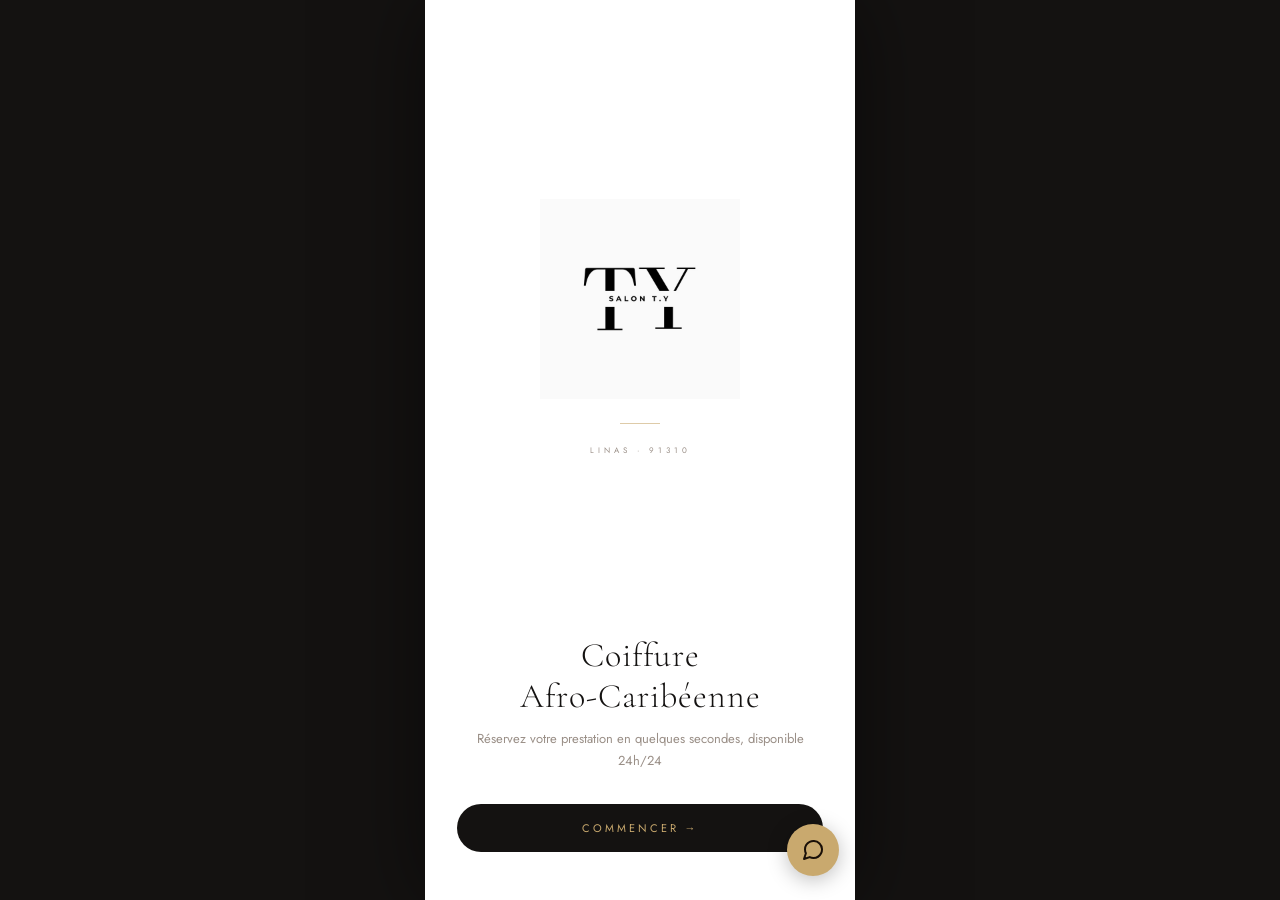
==== commit bd8bb171: "Update index.html" ====
--- a/index.html
+++ b/index.html
@@ -4774,14 +4774,14 @@
   const praticiens=await sbSelect('praticiens','order=prenom.asc','select=*');
   _praticiensList=praticiens||[];
   list.innerHTML='';
-  if(!praticiens||!praticiens.length){list.innerHTML='<div class="empty-state">Aucun membre dans l'équipe</div>';return;}
+  if(!praticiens||!praticiens.length){list.innerHTML='<div class="empty-state">Aucun membre dans l\'équipe</div>';return;}
   praticiens.forEach(function(p){
     const specs=Array.isArray(p.specialites)?p.specialites:[];
     const specText=specs.length?specs.map(s=>SPEC_LABELS[s]||s).join(', '):'Aucune spécialité définie';
     const row=document.createElement('div');
     row.style.cssText='padding:12px 0;border-bottom:1px solid var(--border)';
     row.innerHTML=
-      '<div style="display:flex;align-items:center;justify-content:space-between">'      +'<div style="display:flex;align-items:center;gap:10px">'      +'<div style="width:36px;height:36px;border-radius:50%;background:'+(p.couleur||'var(--gold)')+';display:flex;align-items:center;justify-content:center;font-size:15px;font-weight:bold;color:#fff;opacity:'+(p.actif?1:0.4)+'">'      +(p.prenom?p.prenom[0].toUpperCase():'?')      +'</div>'      +'<div>'      +'<p style="font-size:14px;color:var(--dark)">'+(p.prenom||'')+' '+(p.nom||'')+(p.actif?'':'<span style="font-size:9px;color:var(--muted);margin-left:6px">⏸ Inactif</span>')+'</p>'      +'<p style="font-size:10px;color:var(--muted);margin-top:2px">'+specText+'</p>'      +'</div></div>'      +'<div style="display:flex;gap:6px">'      +'<button data-id="'+p.id+'" onclick="openEditPraticien(this.dataset.id)" style="background:#f0ebe5;border-radius:8px;padding:6px 10px;font-size:11px;font-family:inherit;color:var(--dark)">✏️</button>'      +'<button data-id="'+p.id+'" data-actif="'+p.actif+'" onclick="togglePraticien(this.dataset.id,this.dataset.actif==='true')" style="padding:6px 10px;border-radius:8px;font-size:11px;background:'+(p.actif?'#faeced':'#edf7ef')+';color:'+(p.actif?'var(--burg)':'#2d7a3a')+';font-family:inherit">'+(p.actif?'⏸':'▶')+'</button>'      +'</div></div>';
+      '<div style="display:flex;align-items:center;justify-content:space-between">'      +'<div style="display:flex;align-items:center;gap:10px">'      +'<div style="width:36px;height:36px;border-radius:50%;background:'+(p.couleur||'var(--gold)')+';display:flex;align-items:center;justify-content:center;font-size:15px;font-weight:bold;color:#fff;opacity:'+(p.actif?1:0.4)+'">'      +(p.prenom?p.prenom[0].toUpperCase():'?')      +'</div>'      +'<div>'      +'<p style="font-size:14px;color:var(--dark)">'+(p.prenom||'')+' '+(p.nom||'')+(p.actif?'':'<span style="font-size:9px;color:var(--muted);margin-left:6px">⏸ Inactif</span>')+'</p>'      +'<p style="font-size:10px;color:var(--muted);margin-top:2px">'+specText+'</p>'      +'</div></div>'      +'<div style="display:flex;gap:6px">'      +'<button data-id="'+p.id+'" onclick="openEditPraticien(this.dataset.id)" style="background:#f0ebe5;border-radius:8px;padding:6px 10px;font-size:11px;font-family:inherit;color:var(--dark)">✏️</button>'      +'<button data-id="'+p.id+'" data-actif="'+p.actif+'" onclick="togglePraticien(this.dataset.id,this.dataset.actif===\'true\')" style="padding:6px 10px;border-radius:8px;font-size:11px;background:'+(p.actif?'#faeced':'#edf7ef')+';color:'+(p.actif?'var(--burg)':'#2d7a3a')+';font-family:inherit">'+(p.actif?'⏸':'▶')+'</button>'      +'</div></div>';
     list.appendChild(row);
   });
 }
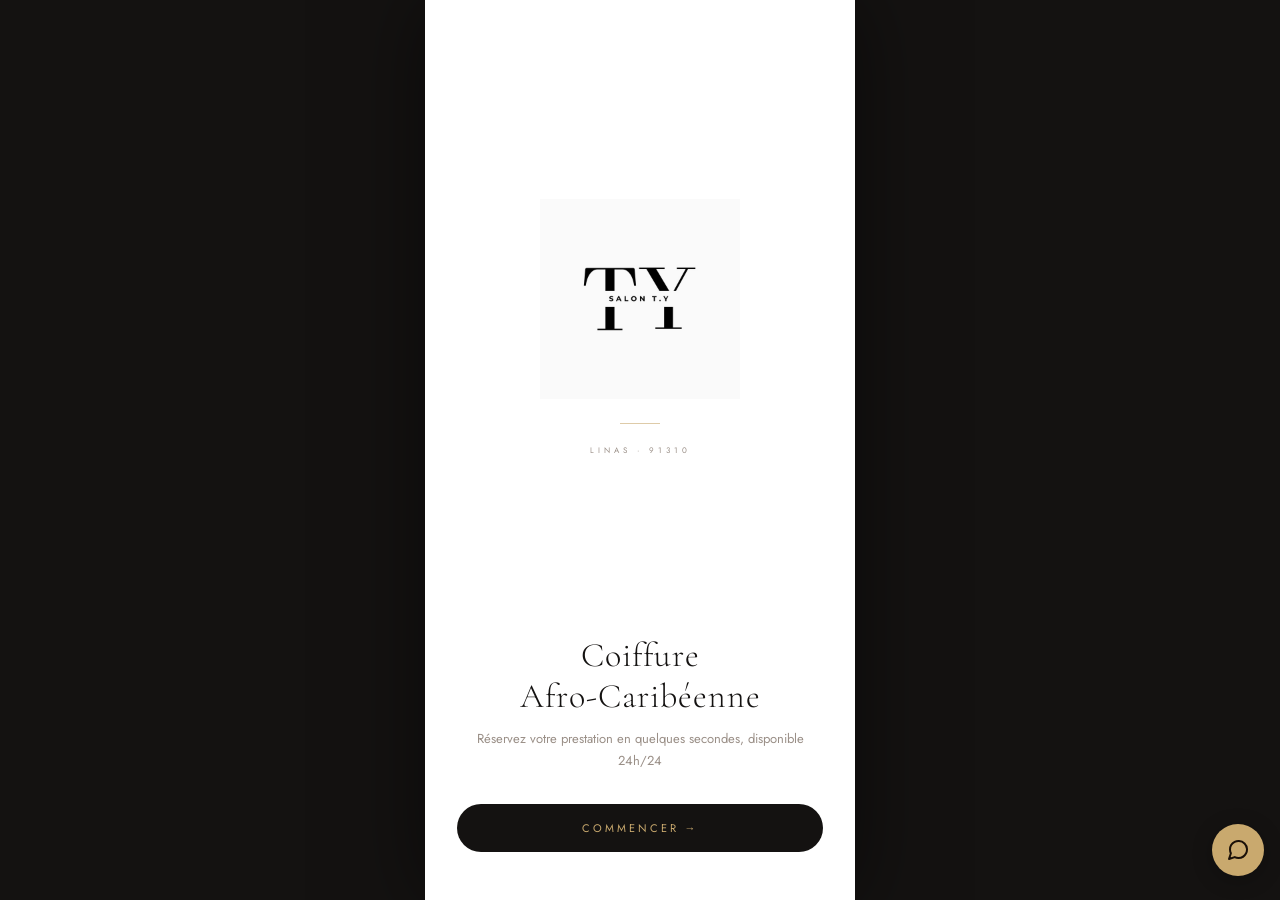
==== commit e5ccc748: "Update index.html" ====
--- a/index.html
+++ b/index.html
@@ -743,7 +743,7 @@
       </div>
     </div>
     <div class="deposit-box">
-      <div><span class="deposit-lbl">Acompte 30%</span><span class="deposit-amt" id="cf-deposit">—</span></div>
+      <div><span class="deposit-lbl" id="deposit-pct-label">Acompte 30%</span><span class="deposit-amt" id="cf-deposit">—</span></div>
       <div class="deposit-info">Paiement sécurisé<br/>via PayPal</div>
     </div>
     <div style="margin:14px 0;padding:14px;background:#f9f6f3;border-radius:14px;border:1px solid var(--border)">
@@ -1450,7 +1450,7 @@
     <div id="fiche-historique"></div>
   </div>
 </div>
-v>
+</div>
 
 <button id="dark-toggle" onclick="toggleDark()" title="Mode sombre" style="position:fixed;top:20px;right:16px;width:36px;height:36px;border-radius:50%;background:rgba(255,255,255,0.08);border:1px solid rgba(255,255,255,0.1);display:flex;align-items:center;justify-content:center;z-index:200;cursor:pointer;font-size:16px;">🌙</button>
 <!-- PANNEAU PARAMÈTRES -->
@@ -1493,6 +1493,7 @@
 const EJS_TEMPLATE_REFUSE='template_cbozfn3';
 const EJS_TEMPLATE_RAPPEL='template_rappel';
 const EJS_PUBLIC_KEY='rjBKW5yt-rhTn5H0D';
+const TAUX_ACOMPTE=0.30; // Taux d'acompte PayPal — modifiez uniquement ici pour changer partout
 
 // ─── HELPER SUPABASE REST API ─────────────────────────────────────────────
 const SBH={
@@ -1515,7 +1516,12 @@
 async function sbUpdate(table,filters,data){
   const r=await fetch(SB_URL+'/rest/v1/'+table+'?'+filters,{method:'PATCH',headers:SBH,body:JSON.stringify(data)});
   if(!r.ok)throw new Error(await r.text());
-  return r.json();
+  const rows=await r.json();
+  // Avec Prefer:return=representation, un UPDATE réussi renvoie les lignes modifiées.
+  // Un tableau vide = aucune ligne touchée (RLS, droits, ou identifiant introuvable) :
+  // on le traite comme une erreur pour ne pas afficher un faux succès.
+  if(Array.isArray(rows)&&rows.length===0)throw new Error('Aucune ligne modifiée (droits/RLS ou identifiant introuvable)');
+  return rows;
 }
 async function sbDelete(table,filters){
   const r=await fetch(SB_URL+'/rest/v1/'+table+'?'+filters,{method:'DELETE',headers:SBH});
@@ -1604,6 +1610,14 @@
 
 let S={history:[],service:null,size:null,duration:0,date:null,slot:null};
 
+function updateChatFabVisibility(id){
+  const fab=document.getElementById('chat-fab');
+  if(!fab)return;
+  const chatHiddenScreens=['s-admin','s-admin-login','s-admin-client-fiche','s-admin-rdv-detail','s-admin-clients','s-admin-prestations','s-admin-marketing','s-admin-stats'];
+  if(chatHiddenScreens.includes(id)){fab.classList.add('hidden');}
+  else if(typeof chatState==='undefined'||!chatState.open){fab.classList.remove('hidden');}
+}
+
 function go(id){
   const cur=document.querySelector('.screen.active');
   const nxt=document.getElementById(id);
@@ -1618,12 +1632,7 @@
   if(dt2)dt2.style.display=isAdminScreen?'none':'';
 
   // Bouton chatbot : caché sur les écrans admin, visible ailleurs
-  const fab=document.getElementById('chat-fab');
-  if(fab){
-    const chatHiddenScreens=['s-admin','s-admin-login','s-admin-client-fiche','s-admin-rdv-detail','s-admin-clients','s-admin-prestations','s-admin-marketing','s-admin-stats'];
-    if(chatHiddenScreens.includes(id)){fab.classList.add('hidden');}
-    else if(typeof chatState==='undefined'||!chatState.open){fab.classList.remove('hidden');}
-  }
+  updateChatFabVisibility(id);
 
   if(id==='s-client')setTimeout(()=>{
     prefillClientForm();
@@ -1697,6 +1706,7 @@
   const cur=document.querySelector('.screen.active');
   const prev=document.getElementById(pid);
   if(!prev)return;
+  updateChatFabVisibility(pid);
   cur.classList.remove('active');
   prev.classList.remove('prev');prev.classList.add('active');prev.scrollTop=0;
 }
@@ -1813,6 +1823,7 @@
   home.classList.remove('prev');
   home.classList.add('active');
   home.scrollTop=0;
+  updateChatFabVisibility('s-home');
 }
 
 function backToPlanning(){
@@ -1831,6 +1842,7 @@
   // Nettoyer l'historique jusqu'à s-admin
   while(S.history.length&&S.history[S.history.length-1]!=='s-admin'){S.history.pop();}
   if(S.history.length&&S.history[S.history.length-1]==='s-admin')S.history.pop();
+  updateChatFabVisibility('s-admin');
   // Recalibrer le layout admin puis afficher le planning
   requestAnimationFrame(()=>{
     const hdr=document.querySelector('#s-admin .screen-header');
@@ -1853,6 +1865,7 @@
   admin.scrollTop=0;
   while(S.history.length&&S.history[S.history.length-1]!=='s-admin'){S.history.pop();}
   if(S.history.length&&S.history[S.history.length-1]==='s-admin')S.history.pop();
+  updateChatFabVisibility('s-admin');
   requestAnimationFrame(()=>{
     const hdr=document.querySelector('#s-admin .screen-header');
     const nav=document.querySelector('#s-admin nav');
@@ -1866,70 +1879,8 @@
 let _currentRdvId=null;
 let _currentRdv=null;
 
-async function saveRdvNote(){
-  if(!_currentRdvId)return;
-  const note=document.getElementById('rdv-detail-note').value;
-  await sbUpdate('reservations','id=eq.'+_currentRdvId,{notes_admin:note});
-  showToast('✅ Note sauvegardée');
-}
-
-async function saveRdvModif(){
-  if(!_currentRdvId)return;
-  const date=document.getElementById('rdv-edit-date').value;
-  const heure=document.getElementById('rdv-edit-heure').value;
-  const prix=parseFloat(document.getElementById('rdv-edit-prix').value)||0;
-  const duree=parseInt(document.getElementById('rdv-edit-duree').value)||60;
-
-  await sbUpdate('reservations','id=eq.'+_currentRdvId,{
-    date_rdv:date,
-    heure_rdv:heure+':00',
-    prix_total:prix,
-    duree_minutes:duree
-  });
-
-  // Notifier le client si email
-  if(_currentRdv&&_currentRdv.client_email){
-    const dateStr=new Date(date+'T12:00:00').toLocaleDateString('fr-FR',{weekday:'long',day:'numeric',month:'long'});
-    sendEmail(EJS_TEMPLATE_CONFIRM,{
-      to_email:_currentRdv.client_email,
-      to_name:_currentRdv.client_nom||'',
-      message_type:'🔔 Votre RDV a été modifié par le salon.',
-      service:_currentRdv.service||'—',
-      date:dateStr,
-      heure:heure,
-      duree:fmtDur(duree),
-      montant_paye:(_currentRdv.montant_paye||0)+'€',
-      prix_total:prix+'€',
-      salon_tel:'07 53 41 61 15'
-    });
-  }
-
-  showToast('✅ RDV modifié');
-  openRdvDetail(_currentRdvId);
-}
-
-async function supprimerRdv(){
-  if(!_currentRdvId)return;
-  if(!confirm('Supprimer définitivement ce RDV ?'))return;
-
-  // Email au client
-  if(_currentRdv&&_currentRdv.client_email){
-    sendEmail(EJS_TEMPLATE_REFUSE,{
-      to_email:_currentRdv.client_email,
-      to_name:_currentRdv.client_nom||'',
-      service:_currentRdv.service||'—',
-      date:_currentRdv.date_rdv||'—',heure:'',duree:'',
-      montant_paye:'',
-      prix_total:'Votre réservation a été annulée. Contactez-nous pour plus d\'informations.',
-      salon_tel:'07 53 41 61 15'
-    });
-  }
-
-  await sbDelete('reservations','id=eq.'+_currentRdvId);
-  showToast('RDV supprimé');
-  go('s-admin');
-  switchAdminSection('planning');
-}
+// Code mort retiré : saveRdvNote / saveRdvModif / supprimerRdv.
+// Remplacés par saveRdvDetail() (sauvegarde complète) et deleteRdv() (suppression).
 
 // ─── PRATICIENS & SERVICES ───────────────────────────────────────────────────
 
@@ -2128,7 +2079,7 @@
   }catch(e){console.error('rebuildSvcs:',e);}
 }
 
-document.addEventListener('DOMContentLoaded',()=>{initTheme();initSession();initApp();showOnboarding();applyTranslations();requestNotifPermission();loadPraticiensIds();applySalonInfo();rebuildSvcsFromPrestations();refreshHomeFromPrestations();});
+document.addEventListener('DOMContentLoaded',()=>{initTheme();initSession();initApp();showOnboarding();applyTranslations();requestNotifPermission();loadPraticiensIds();applySalonInfo();rebuildSvcsFromPrestations();refreshHomeFromPrestations();const _dl=document.getElementById('deposit-pct-label');if(_dl)_dl.textContent='Acompte '+Math.round(TAUX_ACOMPTE*100)+'%';});
 
 // Mettre à jour dynamiquement la home et les compteurs de catégories depuis les prestations
 function refreshHomeFromPrestations(){
@@ -2478,7 +2429,7 @@
   const svc=S.service;
   if(!svc){showToast('⚠️ Service introuvable');return;}
   const total=svc.price;
-  const deposit=Math.round(total*0.30);
+  const deposit=Math.round(total*TAUX_ACOMPTE);
   const dur=S.duration;
   const d=S.date;
   const name=(c.prenom||'')+' '+(c.nom||'');
@@ -2524,7 +2475,7 @@
       if(hasActive){showToast('⚠️ Vous avez déjà une réservation active');return;}
     }catch(e){}
   }
-  const svc=S.service,total=svc.price,deposit=Math.round(total*0.30),dur=S.duration;
+  const svc=S.service,total=svc.price,deposit=Math.round(total*TAUX_ACOMPTE),dur=S.duration;
   const d=S.date;
   const dateStr=`${DAYS_F[d.getDay()]} ${d.getDate()} ${MONTHS[d.getMonth()]}`;
   document.getElementById('cf-service').textContent=svc.name+(S.size?` · Taille ${S.size}`:'');
@@ -2641,7 +2592,7 @@
       'date_rdv=eq.'+dateStr.split('/').reverse().join('-'),
       'select=heure_rdv,duree_minutes');
     const takenSlots=rawSlots2.map(r=>({heure:r.heure_rdv?r.heure_rdv.substring(0,5):'',dureeMin:r.duree_minutes||60}));
-    const slots=buildSlots(S.customDate,60,takenSlots);
+    const slots=buildSlots(S.customDate,S.duration||60,takenSlots);
     grid.innerHTML='';
     slots.forEach(s=>{
       const btn=document.createElement('button');
@@ -2848,7 +2799,7 @@
       duree:fmtDur(a.dur||60),
       montant_paye:a.paidAmt+'€',
       prix_total:a.total+'€',
-      salon_tel:'07 53 41 61 15'
+      salon_tel:getSalonTel()
     });
   }
   return result[0];
@@ -3125,11 +3076,13 @@
   };
   const match=SLUGS[hash];
   if(!match)return;
-  const cat=SVCS[match.cat];
-  if(!cat)return;
-  const svc=cat.items.find(s=>s.name===match.name);
-  if(!svc)return;
-  requestAnimationFrame(()=>pickSvc(svc));
+  const _presta=getPrestations().filter(p=>p.actif!==false).find(p=>p.nom===match.name);
+  if(!_presta){
+    showToast('Prestation introuvable — elle a peut-être été renommée');
+    requestAnimationFrame(()=>go('s-women-cats'));
+    return;
+  }
+  requestAnimationFrame(()=>pickSvc({name:_presta.nom,icon:_presta.icon||'✂️',img:_presta.img||null,price:_presta.prix,duration:_presta.duree,hasSize:_presta.prixType==='apartir'}));
 }
 
 function deplacerRDVBtn(btn){
@@ -3253,7 +3206,7 @@
         duree:'',
         montant_paye:'Annulé',
         prix_total:estTotal?'Remboursement '+remboursement+'€ (70%)':'Acompte non remboursé',
-        salon_tel:'07 53 41 61 15'
+        salon_tel:getSalonTel()
       });
     }
     showToast('RDV annulé.');
@@ -3361,18 +3314,19 @@
   const prixEl=document.getElementById('prix-'+id);
   const dureeEl=document.getElementById('duree-'+id);
   const prix=prixEl?prixEl.value:'';
-  const duree=dureeEl?dureeEl.value:'120';
+  const duree=dureeEl?dureeEl.value:'';
   if(statut==='acceptée'&&!prix){showToast('⚠️ Entrez un prix');return;}
+  if(statut==='acceptée'&&(!duree||isNaN(parseInt(duree))||parseInt(duree)<=0)){showToast('⚠️ Durée manquante — vérifiez avant de valider');return;}
   await sbUpdate('demandes_sur_mesure','id=eq.'+id,{
     statut,
     prix_fixe:prix?parseFloat(prix):null,
-    duree_minutes:parseInt(duree)||120
+    duree_minutes:parseInt(duree)||0
   });
   // Email au client si acceptée
   if(statut==='acceptée'){
     const dem=await sbSelect('demandes_sur_mesure','id=eq.'+id,'select=client_email,client_nom,description,creneau_souhaite,prix_fixe,duree_minutes');
     if(dem&&dem[0]&&dem[0].client_email){
-      const dureeH=Math.floor((parseInt(duree)||120)/60);
+      const dureeH=Math.floor(parseInt(duree)/60);
       sendEmail(EJS_TEMPLATE_CONFIRM,{
         to_email:dem[0].client_email,
         to_name:dem[0].client_nom||'',
@@ -3382,7 +3336,7 @@
         duree:dureeH+'h',
         montant_paye:'0€ (acompte non requis)',
         prix_total:(prix||'0')+'€',
-        salon_tel:'07 53 41 61 15'
+        salon_tel:getSalonTel()
       });
     }
   }
@@ -3407,7 +3361,7 @@
     const pct=promoData[0].reduction;
     const origTotal=S.appt.total;
     const newTotal=Math.round(origTotal*(1-pct/100));
-    const newDeposit=Math.round(newTotal*0.30);
+    const newDeposit=Math.round(newTotal*TAUX_ACOMPTE);
     S.appt.total=newTotal;S.appt.deposit=newDeposit;S.appt.promo=code;
     document.getElementById('cf-total').textContent=newTotal+'€ (-'+pct+'%)';
     document.getElementById('cf-deposit').textContent=newDeposit+'€';
@@ -3701,7 +3655,7 @@
       heure:'',duree:'',
       montant_paye:'Votre code PIN : '+pin,
       prix_total:'Conservez ce PIN pour accéder à votre espace client',
-      salon_tel:'07 53 41 61 15'
+      salon_tel:getSalonTel()
     });
     showToast('✅ Compte créé !');
   }
@@ -3734,7 +3688,7 @@
   // Calculer prix
   const svcPrice=S.service&&S.service.price?S.service.price:0;
   const base=a.total||svcPrice||0;
-  const dep=Math.round(parseFloat(base)*0.3*100)/100;
+  const dep=Math.round(parseFloat(base)*TAUX_ACOMPTE*100)/100;
   const tot=parseFloat(base)||0;
   S.appt={...S.appt,deposit:dep,total:tot};
   // Remplir l'écran récap
@@ -3779,6 +3733,7 @@
     }catch(e){}
   }
 
+  if(!a.dur||a.dur<=0){showToast('⚠️ Durée de la prestation introuvable — réservation annulée');return;}
   showToast('Réservation en cours...');
   try{
     const d=new Date(a.dt);
@@ -3793,7 +3748,7 @@
       client_email:a.email||'',
       service:a.service+(a.promo?' ['+a.promo+']':''),
       taille:a.size||'',
-      duree_minutes:a.dur||60,
+      duree_minutes:a.dur,
       date_rdv:dateISO,
       heure_rdv:heureISO,
       prix_total:parseFloat(a.total)||0,
@@ -3802,7 +3757,8 @@
       type_paiement:'sur place',
       paypal_email:'',
       statut:'en attente de validation',
-      notes_admin:'Expire le: '+expireAt
+      notes_admin:'Expire le: '+expireAt,
+      praticien_id:getPraticienForService(a.service)||null
     });
 
     // Email de confirmation au client
@@ -3816,7 +3772,7 @@
         duree:fmtDur(a.dur||60),
         montant_paye:'0€ (paiement sur place)',
         prix_total:'Montant total à régler sur place: '+(a.total||0)+'€',
-        salon_tel:'07 53 41 61 15'
+        salon_tel:getSalonTel()
       });
     }
 
@@ -3902,7 +3858,7 @@
       duree:'',
       montant_paye:'',
       prix_total:'Laissez un avis sur le Salon T.Y',
-      salon_tel:'07 53 41 61 15'
+      salon_tel:getSalonTel()
     });
   }
   setTimeout(renderAdmin,800);
@@ -4730,7 +4686,7 @@
   const code='GIFT-'+Math.random().toString(36).substr(2,8).toUpperCase();
   await sbInsert('cartes_cadeau',{code,montant,solde:montant,beneficiaire_nom:benef,beneficiaire_email:email,utilisee:false});
   if(email){
-    sendEmail(EJS_TEMPLATE_CONFIRM,{to_email:email,to_name:benef,service:'Carte cadeau Salon T.Y',date:code,heure:'',duree:'Valable 1 an',montant_paye:montant+'€',prix_total:montant+'€',salon_tel:'07 53 41 61 15'});
+    sendEmail(EJS_TEMPLATE_CONFIRM,{to_email:email,to_name:benef,service:'Carte cadeau Salon T.Y',date:code,heure:'',duree:'Valable 1 an',montant_paye:montant+'€',prix_total:montant+'€',salon_tel:getSalonTel()});
   }
   showToast('✅ Carte cadeau créée : '+code);
   loadCartes();
@@ -4859,6 +4815,11 @@
 const LS_CRENEAUX='sty_creneaux';
 const LS_MSG_CONFIRM='sty_msg_confirm';
 const LS_SALON_INFO='sty_salon_info';
+
+function getSalonTel(){
+  try{const s=JSON.parse(localStorage.getItem(LS_SALON_INFO)||'{}');return s.tel||'07 53 41 61 15';}
+  catch(e){return '07 53 41 61 15';}
+}
 
 // ── Informations salon ────────────────────────────────────────────────────────
 function loadParamsSalon(){
@@ -5507,7 +5468,7 @@
         date:'Laissez-nous votre avis',
         heure:'',duree:'',montant_paye:'',
         prix_total:'Nous serions ravis d\'avoir votre retour',
-        salon_tel:'07 53 41 61 15'
+        salon_tel:getSalonTel()
       });
     }
     showToast('✅ RDV marqué terminé — '+_modePaiementSelectionne);
@@ -5539,7 +5500,7 @@
         heure:r.heure_rdv?r.heure_rdv.substring(0,5):'—',
         duree:fmtDur(r.duree_minutes||60),
         montant_paye:(r.montant_paye||0)+'€',prix_total:(r.prix_total||0)+'€',
-        salon_tel:'07 53 41 61 15'
+        salon_tel:getSalonTel()
       });
     }
     if(newStatut==='no-show'&&r&&r.client_email)incrementNoShow(r.id,r.client_email);
@@ -5549,7 +5510,7 @@
 }
 
 async function saveRdvDetail(){
-  if(!_currentRdvId)return;
+  if(!_currentRdvId){showToast('⚠️ Aucun RDV sélectionné');return;}
   const service=document.getElementById('rdv-edit-service').value.trim();
   const date=document.getElementById('rdv-edit-date').value;
   const heure=document.getElementById('rdv-edit-heure').value;
@@ -5568,7 +5529,7 @@
         to_email:rdvs[0].client_email,to_name:rdvs[0].client_nom||'',service,
         date:new Date(date).toLocaleDateString('fr-FR',{weekday:'long',day:'numeric',month:'long'}),
         heure,duree:fmtDur(duree),montant_paye:'Modification de votre réservation',
-        prix_total:prix+'€',salon_tel:'07 53 41 61 15'
+        prix_total:prix+'€',salon_tel:getSalonTel()
       });
     }
     showToast('✅ RDV mis à jour');
@@ -5588,7 +5549,7 @@
         heure:r.heure_rdv?r.heure_rdv.substring(0,5):'',duree:'',
         montant_paye:'RDV annulé par le salon',
         prix_total:'Nous vous contacterons pour reprogrammer',
-        salon_tel:'07 53 41 61 15'
+        salon_tel:getSalonTel()
       });
     }
     await sbDelete('reservations','id=eq.'+_currentRdvId);
@@ -5630,7 +5591,7 @@
         duree:fmtDur(d.duree_minutes||60),
         montant_paye:(d.montant_paye||0)+'€',
         prix_total:(d.prix_total||0)+'€',
-        salon_tel:'07 53 41 61 15',
+        salon_tel:getSalonTel(),
         contre_proposition:contrePropStr||'Aucune contre-proposition',
         espace_client_url:'https://salon-ty.netlify.app#espace-client'
       });
@@ -5664,7 +5625,7 @@
         duree:fmtDur(d.duree_minutes||60),
         montant_paye:(d.montant_paye||0)+'€',
         prix_total:(d.prix_total||0)+'€',
-        salon_tel:'07 53 41 61 15'
+        salon_tel:getSalonTel()
       });
     }
     if(decision==='confirmer'&&rdv&&rdv[0]&&rdv[0].client_email){
@@ -5696,6 +5657,7 @@
   const[y,m,d]=date.split('-');
   const dateStr=d+'/'+m+'/'+y;
 
+  if(!parseInt(duree)||parseInt(duree)<=0){showToast('⚠️ Durée invalide — vérifiez le formulaire');return;}
   showToast('Enregistrement...');
   try{
     const[y2,m2,d2]=date.split('-');
@@ -5707,7 +5669,7 @@
       client_email:email||'',
       service:svcName+(notes?' — '+notes:''),
       taille:'',
-      duree_minutes:parseInt(duree)||60,
+      duree_minutes:parseInt(duree),
       date_rdv:dateISO3,
       heure_rdv:heure+':00',
       prix_total:prix,
@@ -5715,7 +5677,8 @@
       montant_paye:0,
       type_paiement:'total',
       paypal_email:'admin',
-      statut:'confirmé'
+      statut:'confirmé',
+      praticien_id:getPraticienForService(svcName)||null
     });
     // Email de confirmation au client si email fourni
     if(email){
@@ -5730,7 +5693,7 @@
         duree:fmtDur(parseInt(duree)||60),
         montant_paye:'0€ (paiement sur place)',
         prix_total:'Montant total: '+prix+'€ — à régler sur place',
-        salon_tel:'07 53 41 61 15'
+        salon_tel:getSalonTel()
       });
     }
     showToast('✅ RDV enregistré !'+(email?' Email envoyé.':''));
@@ -5822,7 +5785,7 @@
 
 const CHAT_FUNCTION_URL='/.netlify/functions/chat';
 const CHAT_MAX_EXCHANGES=15;
-const CHAT_PHONE='07 53 41 61 15';
+const CHAT_PHONE=getSalonTel();
 
 const CHAT_CONFLICT_KEYWORDS=[
   'réclamation','remboursement','arnaque','scandale','honte',
@@ -5915,14 +5878,16 @@
   // Construire la liste des tarifs depuis les prestations de l'app
   let html='Voici nos tarifs principaux 💛<br>';
   try{
-    Object.values(SVCS).forEach(cat=>{
-      html+='<br><strong>'+cat.label+'</strong><br>';
-      cat.items.slice(0,4).forEach(it=>{
-        html+='• '+it.name+' — <strong>'+it.price+'€</strong> ('+it.duration+' min)<br>';
+    const _actives=getPrestations().filter(p=>p.actif!==false);
+    const _groupes={};
+    _actives.forEach(p=>{const l=p.souscat||p.cat||'Autres';if(!_groupes[l])_groupes[l]=[];_groupes[l].push(p);});
+    Object.entries(_groupes).forEach(([label,items])=>{
+      html+='<br><strong>'+label+'</strong><br>';
+      items.slice(0,4).forEach(it=>{
+        html+='• '+it.nom+' — <strong>'+it.prix+'€</strong> ('+it.duree+' min)<br>';
       });
     });
   }catch(e){}
-  html+='<br>🧒 Coupe enfant — <strong>10€</strong> (30 min)';
   chatAddBubble('bot',html);
   chatSetChoices([
     {label:'📅 Prendre rendez-vous',value:'Je voudrais prendre rendez-vous'},
@@ -5968,7 +5933,13 @@
     } else if(c.includes('enfant')||c.includes('child')){
       // Coupe enfant directement
       if(typeof pickSvc==='function'){
-        pickSvc({name:'Coupe enfant',icon:'✂️',price:10,duration:30,hasSize:false,img:null});
+        const _toutes=getPrestations().filter(p=>p.actif!==false&&(p.cat==='enfant'||p.svcsKey==='enfant'));
+        const _enfant=_toutes[0];
+        if(_enfant){
+          pickSvc({name:_enfant.nom,icon:_enfant.icon||'✂️',price:_enfant.prix,duration:_enfant.duree,hasSize:_enfant.prixType==='apartir',img:_enfant.img||null});
+        }else{
+          pickSvc({name:'Coupe enfant',icon:'✂️',price:10,duration:30,hasSize:false,img:null});
+        }
       } else go('s-women-cats');
     } else {
       // Femme par défaut
@@ -6154,9 +6125,12 @@
   const salonLoc=(document.getElementById('home-loc')?.textContent||'Linas, 91310').trim();
   let prestations='';
   try{
-    Object.values(SVCS).forEach(cat=>{
-      prestations+='\n'+cat.label+' :\n';
-      cat.items.forEach(it=>{prestations+='  - '+it.name+' : '+it.price+'€, '+it.duration+' min\n';});
+    const _actives=getPrestations().filter(p=>p.actif!==false);
+    const _groupes={};
+    _actives.forEach(p=>{const l=p.souscat||p.cat||'Autres';if(!_groupes[l])_groupes[l]=[];_groupes[l].push(p);});
+    Object.entries(_groupes).forEach(([label,items])=>{
+      prestations+='\n'+label+' :\n';
+      items.forEach(it=>{prestations+='  - '+it.nom+' : '+it.prix+'€, '+it.duree+' min\n';});
     });
   }catch(e){}
   const ouvert=(document.getElementById('home-ouvert-block')?.textContent||'').trim();
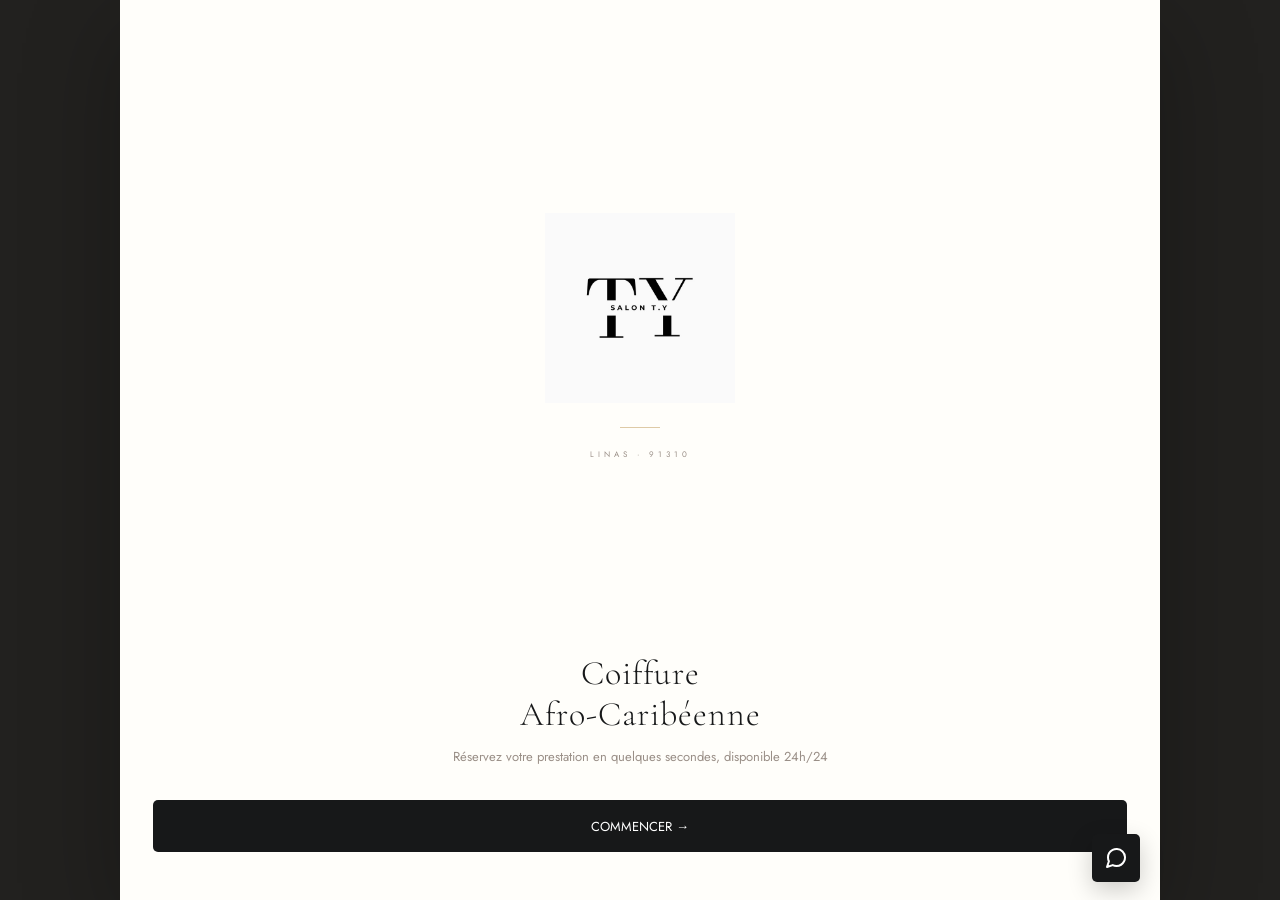
==== commit 2278ecc5: "Redesign de l'interface Salon T.Y" ====
--- a/index.html
+++ b/index.html
@@ -34,7 +34,7 @@
 html,body{height:100%;font-family:'Jost',sans-serif;background:var(--dark);-webkit-font-smoothing:antialiased;}
 button{cursor:pointer;border:none;background:none;font-family:inherit;}
 input,textarea{font-family:inherit;}
-#app{width:100%;max-width:430px;height:100vh;background:#fff;position:fixed;top:0;left:50%;transform:translateX(-50%);overflow:hidden;box-shadow:0 0 80px rgba(0,0,0,0.5);overscroll-behavior:none;}
+#app{width:100%;max-width:430px;height:100vh;height:-webkit-fill-available;height:100dvh;background:#fff;position:fixed;top:0;left:50%;transform:translateX(-50%);overflow:hidden;box-shadow:0 0 80px rgba(0,0,0,0.5);overscroll-behavior:none;}
 .screen{position:absolute;inset:0;background:#fff;overflow-x:hidden;overflow-y:hidden;transform:translateX(100%);transition:transform 0.32s cubic-bezier(0.4,0,0.2,1);}
 .screen:not(#s-admin){overflow-y:auto;-webkit-overflow-scrolling:touch;overscroll-behavior-y:contain;}
 .screen.active{transform:translateX(0);}
@@ -475,6 +475,7 @@
   #chat-window.open{height:-webkit-fill-available;}
 }
 </style>
+<link rel="stylesheet" href="studio-ty.css?v=7"/>
 </head>
 <body>
 <div id="app">
@@ -497,6 +498,9 @@
 </div>
 
 <div class="screen active" id="s-home">
+  <button class="home-menu-btn" type="button" aria-label="Ouvrir le menu" aria-controls="home-more" aria-expanded="false" onclick="const panel=document.getElementById('home-more');const open=panel.classList.toggle('open');this.setAttribute('aria-expanded',open?'true':'false')">
+    <span></span><span></span><span></span>
+  </button>
   <div class="home-top">
     <p class="home-loc">Linas · 91310</p>
     <img class="home-logo" src="images/img_02.jpg" alt="Salon T.Y"/>
@@ -538,15 +542,43 @@
         <div class="home-card-body"><span class="home-card-name">Femme</span><span id="home-prix-femme" class="home-card-price">à partir de 25€</span></div>
       </button>
       <button id="home-btn-homme" class="home-card" onclick="loadSvcs('men');go('s-services')">
-        <img class="home-card-img" src="images/img_04.jpg" alt="Homme"/>
+        <img class="home-card-img" src="images/img_05.jpg" alt="Homme"/>
         <div class="home-card-body"><span class="home-card-name">Homme</span><span id="home-prix-homme" class="home-card-price">à partir de 5€</span></div>
       </button>
     </div>
     <button class="home-enfant" id="home-btn-enfant" onclick="pickSvc({name:'Coupe enfant',icon:'✂️',price:10,duration:30,hasSize:false,img:null})">
-      <img src="images/img_05.jpg" alt="Enfant"/>
+      <img src="images/img_04.jpg" alt="Enfant"/>
       <div class="home-enfant-info"><span class="home-enfant-name">Enfant</span><span id="home-enfant-sub" class="home-enfant-sub">Coupe enfant</span></div>
       <span id="home-enfant-price" class="home-enfant-price">10€</span>
     </button>
+    <button class="home-primary-cta" type="button" onclick="go('s-women-cats')">
+      <span>Choisir une prestation</span>
+      <span aria-hidden="true">→</span>
+    </button>
+    <div class="home-utility" aria-label="Accès rapides">
+      <a href="https://www.instagram.com/salon.t.y?igsh=MTQzZTV5dXJubmRscw==" target="_blank" rel="noopener">
+        <svg viewBox="0 0 24 24" fill="none" stroke="currentColor" stroke-width="1.7" aria-hidden="true"><rect x="3" y="3" width="18" height="18" rx="5"/><circle cx="12" cy="12" r="4"/><circle cx="17.4" cy="6.6" r="1" fill="currentColor" stroke="none"/></svg>
+        <span>Instagram</span>
+      </a>
+      <a href="https://www.tiktok.com/@salon.ty?_r=1&amp;_t=ZN-95kiSJ5hi3K" target="_blank" rel="noopener">
+        <svg viewBox="0 0 24 24" fill="currentColor" aria-hidden="true"><path d="M19.6 6.7a4.8 4.8 0 0 1-3.8-4.3V2h-3.4v13.7a2.9 2.9 0 0 1-2.9 2.5 2.9 2.9 0 0 1 0-5.8c.3 0 .5 0 .8.1V9a6.3 6.3 0 0 0-.8-.1 6.3 6.3 0 1 0 6.3 6.4V9.1a8.2 8.2 0 0 0 4.8 1.5V7.1c-.3 0-.7-.2-1-.4z"/></svg>
+        <span>TikTok</span>
+      </a>
+      <a href="tel:0753416115">
+        <svg viewBox="0 0 24 24" fill="none" stroke="currentColor" stroke-width="1.7" aria-hidden="true"><path d="M22 16.9v3a2 2 0 0 1-2.2 2A19.8 19.8 0 0 1 11.2 19 19.5 19.5 0 0 1 4.1 12 19.8 19.8 0 0 1 1 3.3 2 2 0 0 1 2-2.2h3a2 2 0 0 1 2 1.7c.1 1 .4 1.9.7 2.8a2 2 0 0 1-.5 2.1L7.1 8.9a16 16 0 0 0 6 6l1.3-1.3a2 2 0 0 1 2.1-.4c.9.3 1.8.6 2.8.7a2 2 0 0 1 1.7 2z"/></svg>
+        <span>Téléphone</span>
+      </a>
+      <button type="button" onclick="clientAccessBtn()">
+        <svg viewBox="0 0 24 24" fill="none" stroke="currentColor" stroke-width="1.7" aria-hidden="true"><path d="M20 21v-2a4 4 0 0 0-4-4H8a4 4 0 0 0-4 4v2"/><circle cx="12" cy="7" r="4"/></svg>
+        <span>Mon compte</span>
+      </button>
+    </div>
+    <div class="home-more" id="home-more">
+      <button type="button" onclick="adminAccessBtn()">Espace administrateur</button>
+      <button type="button" onclick="shareApp()">Partager le salon</button>
+      <button type="button" onclick="go('s-avis')">Déposer un avis</button>
+      <button type="button" onclick="chatOpen()">Assistant Ty</button>
+    </div>
     <div style="display:flex;gap:8px;margin-top:14px">
       <button id="client-access" onclick="clientAccessBtn()" style="flex:1;display:flex;align-items:center;justify-content:center;gap:7px;padding:11px;border-radius:12px;border:1px solid var(--border);background:#fff;font-size:9px;letter-spacing:1.5px;text-transform:uppercase;color:var(--muted);font-family:inherit">
         <svg width="14" height="14" viewBox="0 0 24 24" fill="none" stroke="currentColor" stroke-width="2" stroke-linecap="round" stroke-linejoin="round"><path d="M20 21v-2a4 4 0 0 0-4-4H8a4 4 0 0 0-4 4v2"/><circle cx="12" cy="7" r="4"/></svg>
@@ -658,7 +690,7 @@
     <div class="field-group"><label class="field-label">Email</label><input class="field-input" id="custom-email" type="email" placeholder="vous@email.com"/></div>
     <div class="field-group"><label class="field-label">Allergies / Notes (optionnel)</label><input class="field-input" id="custom-notes" type="text" placeholder="Ex: allergie au henné, cuir chevelu sensible..."/></div>
     <div class="field-group"><label class="field-label">Décrivez votre coiffure</label><textarea class="field-textarea" id="cust-desc" placeholder="Ex: tresses knotless mi-longues avec perles..."></textarea></div>
-    <div class="field-group"><label class="field-label">Photo de référence</label><label class="photo-upload"><span id="photo-lbl">📎 Ajouter une photo</span><input type="file" accept="image/*" onchange="photoUploaded(this)"/></label></div>
+    <div class="field-group"><label class="field-label">Photo de référence</label><label class="photo-upload"><span id="photo-lbl">Ajouter une photo</span><input type="file" accept="image/*" onchange="photoUploaded(this)"/></label></div>
     <div class="field-group">
       <label class="field-label">Créneau souhaité</label>
       <p style="font-size:11px;color:var(--muted);margin-bottom:8px">Proposition — sera confirmé après validation</p>
@@ -816,7 +848,7 @@
       <label for="cl-remember" style="font-size:11px;color:var(--muted)">Se souvenir sur cet appareil</label>
     </div>
     <button class="cta-btn" id="cl-pin-btn" onclick="clientPinStep()">Accéder à mon compte</button>
-    <button class="ghost-btn" onclick="document.getElementById('client-pin-form').style.display='none';document.getElementById('client-login-form').style.display='block'">← Changer d\'email</button>
+    <button class="ghost-btn" onclick="document.getElementById('client-pin-form').style.display='none';document.getElementById('client-login-form').style.display='block'">← Changer d'email</button>
   </div>
 </div>
 
@@ -873,18 +905,18 @@
     <div id="adm-sec-planning">
       <!-- Barre de recherche rapide -->
       <div style="display:flex;gap:8px;margin-bottom:12px">
-        <input class="field-input" id="planning-search" type="text" placeholder="🔍 Rechercher un client..." oninput="planningSearch()" style="margin:0;font-size:13px"/>
+        <input class="field-input" id="planning-search" type="text" placeholder="Rechercher un client..." oninput="planningSearch()" style="margin:0;font-size:13px"/>
       </div>
       <div id="planning-search-results" style="display:none;margin-bottom:12px"></div>
       <div class="admin-stats">
-        <div class="stat-card"><span class="stat-val" id="stat-rdv">0</span><span class="stat-lbl">RDV aujourd\'hui</span></div>
+        <div class="stat-card"><span class="stat-val" id="stat-rdv">0</span><span class="stat-lbl">RDV aujourd'hui</span></div>
         <div class="stat-card"><span class="stat-val" id="stat-rev">0€</span><span class="stat-lbl">Chiffre du jour</span></div>
         <div class="stat-card"><span class="stat-val" id="stat-mois">0€</span><span class="stat-lbl">CA du mois</span></div>
         <div class="stat-card"><span class="stat-val" id="stat-pointe" style="font-size:16px">—</span><span class="stat-lbl">Heure de pointe</span></div>
         <div class="stat-card full"><span class="stat-val" id="stat-topsvc" style="font-size:16px">—</span><span class="stat-lbl">Service le + demandé</span></div>
       </div>
       <div style="display:flex;gap:6px;margin-bottom:16px;flex-wrap:wrap">
-        <button onclick="showPlanningTab('rdv')" id="ptab-rdv" class="ptab active-ptab">Aujourd\'hui</button>
+        <button onclick="showPlanningTab('rdv')" id="ptab-rdv" class="ptab active-ptab">Aujourd'hui</button>
         <button onclick="showPlanningTab('cal')" id="ptab-cal" class="ptab">Semaine</button>
         <button onclick="showPlanningTab('histo')" id="ptab-histo" class="ptab">Historique</button>
         <button onclick="showPlanningTab('demandes')" id="ptab-demandes" class="ptab">Demandes</button>
@@ -1140,7 +1172,7 @@
           </div>
           <input type="hidden" id="presta-edit-id" value=""/>
           <div style="display:flex;gap:8px">
-            <button onclick="savePrestation()" class="cta-btn" style="flex:1;margin:0">💾 Sauvegarder</button>
+            <button onclick="savePrestation()" class="cta-btn" style="flex:1;margin:0">Sauvegarder</button>
             <button onclick="cancelPrestaForm()" style="padding:0 16px;background:#f0ebe5;color:var(--dark);border-radius:14px;font-size:9px;letter-spacing:1px;text-transform:uppercase;font-family:inherit;flex-shrink:0">Annuler</button>
           </div>
         </div>
@@ -1157,14 +1189,14 @@
         <div class="field-group"><label class="field-label">Email admin</label><input class="field-input" id="param-email-admin" type="email" value="salonty91310@gmail.com"/></div>
         <div class="field-group"><label class="field-label">Instagram</label><input class="field-input" id="param-instagram" type="url" placeholder="https://instagram.com/salonty"/></div>
         <div class="field-group"><label class="field-label">TikTok</label><input class="field-input" id="param-tiktok" type="url" placeholder="https://tiktok.com/@salonty"/></div>
-        <button class="cta-btn" onclick="saveParamsSalon()" style="width:100%">💾 Sauvegarder</button>
+        <button class="cta-btn" onclick="saveParamsSalon()" style="width:100%">Sauvegarder</button>
       </div>
 
       <!-- ── HORAIRES ───────────────────────────────────────────────── -->
       <div id="paramtab-content-horaires" style="display:none">
         <p style="font-size:9px;letter-spacing:2px;text-transform:uppercase;color:var(--muted);margin-bottom:14px">Jours et horaires d'ouverture</p>
         <div id="horaires-jours-list"></div>
-        <button class="cta-btn" onclick="saveHoraires()" style="width:100%;margin-top:8px">💾 Sauvegarder</button>
+        <button class="cta-btn" onclick="saveHoraires()" style="width:100%;margin-top:8px">Sauvegarder</button>
       </div>
 
       <!-- ── CONGÉS ─────────────────────────────────────────────────── -->
@@ -1196,7 +1228,7 @@
           </div>
         </div>
         <div class="form-note">Ces réglages définissent la grille de créneaux affichée aux clients lors de la réservation.</div>
-        <button class="cta-btn" onclick="saveCreneaux()" style="width:100%">💾 Sauvegarder</button>
+        <button class="cta-btn" onclick="saveCreneaux()" style="width:100%">Sauvegarder</button>
       </div>
 
       <!-- ── MESSAGE DE CONFIRMATION ───────────────────────────────── -->
@@ -1215,7 +1247,7 @@
 
 À très bientôt !</textarea>
         </div>
-        <button class="cta-btn" onclick="saveMessageConfirmation()" style="width:100%">💾 Sauvegarder</button>
+        <button class="cta-btn" onclick="saveMessageConfirmation()" style="width:100%">Sauvegarder</button>
       </div>
 
       <!-- ── ÉQUIPE / PRATICIENS ────────────────────────────────────── -->
@@ -1258,7 +1290,7 @@
             <label for="praticien-actif" style="font-size:12px;color:var(--dark);cursor:pointer">Membre actif (apparaît dans les plannings)</label>
           </div>
           <div style="display:flex;gap:8px">
-            <button onclick="savePraticien()" class="cta-btn" style="flex:1;margin:0">💾 Sauvegarder</button>
+            <button onclick="savePraticien()" class="cta-btn" style="flex:1;margin:0">Sauvegarder</button>
             <button onclick="cancelPraticienForm()" style="padding:0 16px;background:#f0ebe5;color:var(--dark);border-radius:14px;font-size:9px;letter-spacing:1px;text-transform:uppercase;font-family:inherit;flex-shrink:0">Annuler</button>
           </div>
         </div>
@@ -1394,10 +1426,10 @@
     </div>
 
     <!-- Sauvegarder -->
-    <button class="cta-btn" onclick="saveRdvDetail()" style="width:100%;margin-bottom:10px">💾 Sauvegarder les modifications</button>
+    <button class="cta-btn" onclick="saveRdvDetail()" style="width:100%;margin-bottom:10px">Sauvegarder les modifications</button>
 
     <!-- Supprimer -->
-    <button onclick="deleteRdv()" style="width:100%;padding:13px;background:#faeced;color:#6B1A2A;border-radius:14px;font-size:10px;letter-spacing:2px;text-transform:uppercase;font-family:inherit">🗑️ Supprimer ce RDV</button>
+    <button onclick="deleteRdv()" style="width:100%;padding:13px;background:#faeced;color:#6B1A2A;border-radius:14px;font-size:10px;letter-spacing:2px;text-transform:uppercase;font-family:inherit">Supprimer ce RDV</button>
   </div>
 </div>
 
@@ -1443,7 +1475,7 @@
         <p style="font-size:9px;letter-spacing:1px;color:var(--muted);text-transform:uppercase">No-shows</p>
       </div>
       <div style="flex:1;display:flex;align-items:center">
-        <button id="fiche-blacklist-btn" onclick="blacklisterClient(_ficheClientId,document.getElementById('fiche-nom').textContent)" style="width:100%;padding:10px;background:#faeced;color:#6B1A2A;border-radius:10px;font-size:9px;letter-spacing:1px;text-transform:uppercase;font-family:inherit">🚫 Blacklister</button>
+        <button id="fiche-blacklist-btn" onclick="blacklisterClient(_ficheClientId,document.getElementById('fiche-nom').textContent)" style="width:100%;padding:10px;background:#faeced;color:#6B1A2A;border-radius:10px;font-size:9px;letter-spacing:1px;text-transform:uppercase;font-family:inherit">Blacklister</button>
       </div>
     </div>
     <p style="font-size:9px;letter-spacing:2px;text-transform:uppercase;color:var(--muted);margin-bottom:12px">Historique des visites</p>
@@ -1498,7 +1530,6 @@
 // ─── HELPER SUPABASE REST API ─────────────────────────────────────────────
 const SBH={
   'apikey':SB_KEY,
-  'Authorization':'Bearer '+SB_KEY,
   'Content-Type':'application/json',
   'Prefer':'return=representation'
 };
@@ -1623,7 +1654,7 @@
   const nxt=document.getElementById(id);
   if(!nxt||!cur||cur===nxt)return;
   cur.classList.add('prev');cur.classList.remove('active');
-  nxt.classList.add('active');nxt.scrollTop=0;
+  nxt.classList.remove('prev');nxt.classList.add('active');nxt.scrollTop=0;
   S.history.push(cur.id);
   // Dark toggle : caché dans l'admin, visible partout ailleurs
   const adminScreens=['s-admin','s-admin-login','s-admin-client-fiche','s-admin-rdv-detail'];
@@ -2133,8 +2164,9 @@
     if(btnHomme) btnHomme.style.display=hommes.length?'':'none';
 
     // --- Visibilité bouton Enfant ---
+    // La coupe enfant par défaut reste disponible même sans entrée personnalisée.
     const btnEnfant=document.getElementById('home-btn-enfant');
-    if(btnEnfant) btnEnfant.style.display=enfants.length?'':'none';
+    if(btnEnfant) btnEnfant.style.display='';
 
     // --- Visibilité bouton Femme ---
     // Si toutes les sous-catégories femme sont vides, on masque aussi le bouton Femme
@@ -2157,7 +2189,10 @@
   try{
     const info=JSON.parse(localStorage.getItem(LS_SALON_INFO)||'{}');
     if(info.tagline){const el=document.querySelector('.home-tagline');if(el)el.textContent=info.tagline;}
-    if(info.subtitle){const el=document.querySelector('.home-sub');if(el)el.textContent=info.subtitle.toUpperCase();}
+    if(info.subtitle){const el=document.querySelector('.home-sub');if(el)el.textContent=info.subtitle;}
+    const _tel=getSalonTel();
+    const _telLink=document.querySelector('#s-home a[href^="tel:"]');
+    if(_telLink){_telLink.href='tel:'+_tel.replace(/\s/g,'');const _sp=_telLink.querySelector('span');if(_sp)_sp.textContent=_tel;}
   }catch(e){}
   // ─── Passe C2 — Bloc "Ouvert / Fermé aujourd'hui" ─────────────────────────
   try{
@@ -2215,6 +2250,8 @@
 }
 
 function loadSvcs(cat){
+  const serviceScreen=document.getElementById('s-services');
+  if(serviceScreen)serviceScreen.classList.toggle('services-men',cat==='men'||cat==='homme');
   // Source de vérité unique : localStorage
   const toutes=getPrestations();
   // cat peut être une svcsKey ('men','braids'...) OU une cat ('homme','femme','enfant')
@@ -5020,7 +5057,7 @@
 function getPrestations(){
   try{
     const saved=JSON.parse(localStorage.getItem(LS_PRESTATIONS)||'null');
-    if(saved&&Array.isArray(saved)&&saved.length)return saved;
+    if(Array.isArray(saved))return saved;
   }catch(e){}
   // Premier lancement : construire depuis SVCS avec des IDs stables et sauvegarder immédiatement
   const list=[];
@@ -5055,7 +5092,13 @@
 }
 
 function savePrestations(list){
-  localStorage.setItem(LS_PRESTATIONS,JSON.stringify(list));
+  const json=JSON.stringify(list);
+  try{
+    localStorage.setItem(LS_PRESTATIONS,json);
+    return localStorage.getItem(LS_PRESTATIONS)===json;
+  }catch(e){
+    return false;
+  }
 }
 
 function loadPrestations(){
@@ -5097,7 +5140,7 @@
         +'<button data-id="'+p.id+'" onclick="movePrestation(this.dataset.id,-1)" style="background:#f0ebe5;border-radius:8px;padding:6px 8px;font-size:11px;font-family:inherit;color:var(--dark)" title="Monter">▲</button>'
         +'<button data-id="'+p.id+'" onclick="movePrestation(this.dataset.id,1)" style="background:#f0ebe5;border-radius:8px;padding:6px 8px;font-size:11px;font-family:inherit;color:var(--dark)" title="Descendre">▼</button>'
         +'<button data-id="'+p.id+'" onclick="openEditPrestation(this.dataset.id)" style="background:#f0ebe5;border-radius:8px;padding:6px 10px;font-size:11px;font-family:inherit;color:var(--dark)">✏️</button>'
-        +'<button data-id="'+p.id+'" onclick="deletePrestation(this.dataset.id)" style="background:#faeced;border-radius:8px;padding:6px 10px;font-size:11px;font-family:inherit;color:var(--burg)">🗑️</button>'
+        +'<button data-id="'+p.id+'" onclick="deletePrestation(this.dataset.id)" style="background:#faeced;border-radius:8px;padding:6px 10px;font-size:11px;font-family:inherit;color:var(--burg)">Supprimer</button>'
         +'</div>';
       container.appendChild(row);
     });
@@ -5198,12 +5241,12 @@
   };
   const idx=list.findIndex(x=>x.id===p.id);
   if(idx>=0)list[idx]=p; else list.push(p);
-  savePrestations(list);
+  const ok=savePrestations(list);
   cancelPrestaForm();
   renderPrestaList(list);
   rebuildSvcsFromPrestations();
   refreshHomeFromPrestations();
-  showToast('✅ Prestation sauvegardée');
+  showToast(ok?'✅ Prestation sauvegardée':'⚠️ La sauvegarde n\'a peut-être pas fonctionné, vérifiez votre espace de stockage');
 }
 
 function deletePrestation(id){
@@ -5213,7 +5256,7 @@
   renderPrestaList(list);
   rebuildSvcsFromPrestations();
   refreshHomeFromPrestations();
-  showToast('🗑️ Prestation supprimée');
+  showToast('Prestation supprimée');
 }
 
 function movePrestation(id,direction){
@@ -5798,7 +5841,7 @@
   {label:'📞 Nous contacter',value:'__contact__'},
 ];
 
-let chatState={open:false,messages:[],waiting:false,rgpdShown:false,lastCategory:''};
+let chatState={open:false,messages:[],waiting:false,rgpdShown:false,lastCategory:'',welcomeShown:false};
 
 // ── Ouverture / fermeture ──────────────────────────────────────────────────
 function chatOpen(){
@@ -5812,7 +5855,7 @@
     localStorage.setItem('ty_chat_rgpd','1');
     chatState.rgpdShown=true;
   }
-  if(chatState.messages.length===0)chatWelcome();
+  if(!chatState.welcomeShown)chatWelcome();
   chatPreheat();
   setTimeout(()=>{const i=document.getElementById('chat-input');if(i)i.focus();},400);
 }
@@ -5828,6 +5871,7 @@
   chatState.messages=[];
   chatState.waiting=false;
   chatState.lastCategory='';
+  chatState.welcomeShown=false;
   const msgs=document.getElementById('chat-messages');
   Array.from(msgs.children).forEach(el=>{if(el.id!=='chat-typing')el.remove();});
   const inp=document.getElementById('chat-input');
@@ -5838,6 +5882,7 @@
 
 // ── Message de bienvenue ────────────────────────────────────────────────────
 function chatWelcome(){
+  chatState.welcomeShown=true;
   chatAddBubble('bot',"Bonjour ! Je suis <strong>Ty</strong>, l'assistante du Salon T.Y 💛<br><br>Comment puis-je vous aider ?");
   chatSetChoices(CHAT_DEFAULT_CHOICES);
 }
@@ -5923,9 +5968,10 @@
 
 // ── Navigation vers la réservation selon la catégorie ───────────────────────
 function chatGoReserve(cat){
+  S.history=[];
   chatClose();
   const c=(cat||'').toLowerCase();
-  requestAnimationFrame(()=>{
+  setTimeout(()=>{
     if(c.includes('homme')||c.includes('men')){
       // Prestations homme
       if(typeof loadSvcs==='function'){loadSvcs('men');go('s-services');}
@@ -5945,7 +5991,7 @@
       // Femme par défaut
       go('s-women-cats');
     }
-  });
+  }, 360);
 }
 
 // ── Envoi d'un message ──────────────────────────────────────────────────────
@@ -6083,7 +6129,7 @@
   card.innerHTML='<p>J\'ai répondu à beaucoup de questions 😊 Pour continuer :</p>'
     +'<div class="chat-limit-actions">'
     +'<button class="chat-limit-btn primary" onclick="chatClose();requestAnimationFrame(()=>go(\'s-women-cats\'))">📅 Réserver</button>'
-    +'<button class="chat-limit-btn secondary" onclick="window.location.href=\'tel:0753416115\'">📞 Appeler</button>'
+    +'<button class="chat-limit-btn secondary" onclick="window.location.href=\'tel:\'+getSalonTel().replace(/\\s/g,\'\')">📞 Appeler</button>'
     +'</div>';
   msgs.insertBefore(card,document.getElementById('chat-typing'));
   chatScrollBottom();
--- a/studio-ty.css
+++ b/studio-ty.css
@@ -0,0 +1,611 @@
+:root {
+  --sty-ink: #171819;
+  --sty-paper: #fffefa;
+  --sty-surface: #ffffff;
+  --sty-soft: #f5f4f0;
+  --sty-gold: #b58b4b;
+  --sty-coral: #c75b4b;
+  --sty-line: #ddd9d1;
+  --sty-muted: #6f6b65;
+  --sty-success: #24724a;
+  --sty-warning: #a15c14;
+  --sty-danger: #a43d48;
+  --gold: var(--sty-gold);
+  --burg: var(--sty-coral);
+  --dark: var(--sty-ink);
+  --muted: var(--sty-muted);
+  --border: var(--sty-line);
+  --bg: var(--sty-paper);
+  --card: var(--sty-surface);
+  --text: var(--sty-ink);
+  --shadow: none;
+}
+
+html,
+body {
+  background: #22211f;
+  color: var(--sty-ink);
+  letter-spacing: 0;
+}
+
+button,
+input,
+select,
+textarea {
+  letter-spacing: 0;
+}
+
+button:focus-visible,
+a:focus-visible,
+input:focus-visible,
+select:focus-visible,
+textarea:focus-visible {
+  outline: 2px solid var(--sty-coral);
+  outline-offset: 3px;
+}
+
+#app {
+  width: min(100%, 1040px);
+  max-width: 1040px;
+  background: var(--sty-paper);
+  box-shadow: 0 28px 90px rgba(0, 0, 0, .28);
+  overflow: clip;
+}
+
+.screen {
+  background: var(--sty-paper);
+  transition-duration: 290ms;
+  transition-timing-function: cubic-bezier(.22, 1, .36, 1);
+}
+
+.screen.prev {
+  transform: translateX(-12%);
+}
+
+#dark-toggle {
+  top: max(20px, env(safe-area-inset-top)) !important;
+  right: max(18px, calc((100vw - 884px) / 2)) !important;
+  width: 44px !important;
+  height: 44px !important;
+  border: 0 !important;
+  border-radius: 0 !important;
+  background: transparent !important;
+  color: var(--sty-gold) !important;
+}
+
+/* Accueil */
+#s-home {
+  display: block;
+  overflow-y: auto;
+  background: var(--sty-paper);
+}
+
+.home-menu-btn {
+  position: absolute;
+  top: max(20px, env(safe-area-inset-top));
+  left: max(18px, calc((100% - 900px) / 2));
+  z-index: 30;
+  width: 44px;
+  height: 44px;
+  display: grid;
+  place-content: center;
+  gap: 5px;
+  color: var(--sty-ink);
+}
+
+.home-menu-btn span {
+  width: 22px;
+  height: 1px;
+  display: block;
+  background: currentColor;
+  transition: transform 180ms ease, opacity 180ms ease;
+}
+
+.home-menu-btn[aria-expanded="true"] span:first-child { transform: translateY(6px) rotate(45deg); }
+.home-menu-btn[aria-expanded="true"] span:nth-child(2) { opacity: 0; }
+.home-menu-btn[aria-expanded="true"] span:last-child { transform: translateY(-6px) rotate(-45deg); }
+
+.home-top {
+  width: min(100%, 900px);
+  min-height: 218px;
+  margin: 0 auto;
+  padding: max(28px, env(safe-area-inset-top)) 24px 18px;
+  display: flex;
+  flex-direction: column;
+  align-items: center;
+  justify-content: center;
+  text-align: center;
+}
+
+.home-loc {
+  order: 2;
+  margin: -2px 0 5px;
+  color: var(--sty-muted);
+  font-size: 12px;
+  font-weight: 400;
+  text-transform: none;
+}
+
+.home-logo {
+  order: 1;
+  width: 178px;
+  height: 112px;
+  margin: 0;
+  object-fit: contain;
+}
+
+.home-sep,
+.home-tagline,
+.home-top > div[style*="justify-content:center"] {
+  display: none !important;
+}
+
+#home-avis-stars {
+  order: 4;
+  margin: 5px 0 0 !important;
+}
+
+#home-avis-score { font-size: 17px !important; }
+#home-avis-stars-display { font-size: 10px !important; }
+#home-avis-count { display: inline; margin-left: 4px; font-size: 10px !important; letter-spacing: 0 !important; }
+
+.home-sub {
+  order: 3;
+  margin: 0;
+  color: var(--sty-ink);
+  font-family: 'Cormorant Garamond', serif;
+  font-size: 36px;
+  font-weight: 400;
+  line-height: 1;
+  text-transform: none;
+}
+
+.home-body {
+  width: min(calc(100% - 24px), 900px);
+  margin: 0 auto;
+  padding: 0 0 calc(18px + env(safe-area-inset-bottom));
+  display: flex;
+  flex-direction: column;
+}
+
+.home-choose {
+  margin: 0 0 9px;
+  color: var(--sty-muted);
+  font-size: 12px;
+  font-weight: 500;
+  text-align: left;
+  text-transform: none;
+}
+
+.home-cards {
+  display: grid;
+  grid-template-columns: 1fr 1fr;
+  gap: 5px;
+  margin: 0 0 5px;
+}
+
+.home-card,
+.home-enfant {
+  position: relative;
+  isolation: isolate;
+  overflow: hidden;
+  border: 0;
+  border-radius: 0;
+  background: #222;
+  box-shadow: none;
+}
+
+.home-card { min-width: 0; }
+.home-card-img { width: 100%; height: clamp(240px, 36vw, 330px); aspect-ratio: auto; object-fit: cover; }
+#home-btn-femme .home-card-img { object-position: center 34%; }
+#home-btn-homme .home-card-img { object-position: center 28%; }
+
+.home-card::after,
+.home-enfant::after {
+  content: '';
+  position: absolute;
+  inset: 35% 0 0;
+  z-index: 0;
+  background: linear-gradient(to bottom, transparent, rgba(0, 0, 0, .7));
+  pointer-events: none;
+}
+
+.home-card-body,
+.home-enfant-info {
+  position: absolute;
+  right: 0;
+  bottom: 0;
+  left: 0;
+  z-index: 1;
+  padding: 18px 20px 20px;
+  text-align: left;
+}
+
+.home-card-name,
+.home-enfant-name {
+  color: #fff;
+  font-family: 'Cormorant Garamond', serif;
+  font-size: 36px;
+  font-weight: 400;
+  line-height: .95;
+}
+
+.home-card-name::after,
+.home-enfant-name::after {
+  content: '';
+  width: 34px;
+  height: 2px;
+  display: block;
+  margin-top: 9px;
+  background: var(--sty-gold);
+}
+
+.home-card-price,
+.home-enfant-sub,
+.home-enfant-price {
+  display: none;
+}
+
+.home-enfant {
+  width: 100%;
+  height: clamp(190px, 29vw, 260px);
+  display: block;
+}
+
+.home-enfant img {
+  width: 100%;
+  height: 100%;
+  object-fit: cover;
+  object-position: center 36%;
+}
+
+.home-primary-cta {
+  position: relative;
+  min-height: 62px;
+  margin-top: 10px;
+  padding: 0 25px 0 30px;
+  display: flex;
+  align-items: center;
+  justify-content: space-between;
+  border-left: 5px solid var(--sty-coral);
+  background: var(--sty-ink);
+  color: #fff;
+  font-size: 17px;
+  font-weight: 400;
+}
+
+.home-primary-cta span:last-child { color: var(--sty-gold); font-size: 24px; }
+
+.home-utility {
+  min-height: 78px;
+  display: grid;
+  grid-template-columns: repeat(4, 1fr);
+  border-bottom: 1px solid var(--sty-line);
+}
+
+.home-utility a,
+.home-utility button {
+  min-width: 0;
+  min-height: 70px;
+  display: flex;
+  flex-direction: column;
+  align-items: center;
+  justify-content: center;
+  gap: 6px;
+  border-right: 1px solid var(--sty-line);
+  color: var(--sty-ink);
+  text-decoration: none;
+  font-size: 11px;
+}
+
+.home-utility > :last-child { border-right: 0; }
+.home-utility svg { width: 23px; height: 23px; color: var(--sty-gold); }
+
+.home-more {
+  max-height: 0;
+  display: grid;
+  grid-template-columns: repeat(4, 1fr);
+  overflow: hidden;
+  opacity: 0;
+  visibility: hidden;
+  pointer-events: none;
+  transition: max-height 220ms ease, opacity 180ms ease, padding 220ms ease, visibility 0s linear 220ms;
+}
+
+.home-more.open { max-height: 110px; padding: 10px 0; opacity: 1; visibility: visible; pointer-events: auto; transition-delay: 0s; }
+.home-more button { min-height: 44px; padding: 8px; color: var(--sty-muted); font-size: 11px; }
+
+#home-ouvert-block { order: 10; margin: 10px 0 0 !important; border-radius: 4px !important; background: var(--sty-soft) !important; }
+.home-body > div[style*="margin-top:14px"],
+.home-body > div[style*="margin-top:8px"] { display: none !important; }
+
+.home-card:active,
+.home-enfant:active,
+.cat-card:not(.cat-inc):active,
+.cta-btn:not(:disabled):active,
+.home-primary-cta:active { transform: scale(.985); }
+
+/* En-têtes et tunnel */
+.screen-header {
+  min-height: 118px;
+  padding: max(26px, env(safe-area-inset-top)) 22px 16px;
+  border-bottom: 1px solid var(--sty-line);
+  background: rgba(255, 254, 250, .98);
+}
+
+.screen-header::after {
+  content: '';
+  position: absolute;
+  bottom: -1px;
+  left: 22px;
+  width: 62px;
+  height: 2px;
+  background: var(--sty-gold);
+}
+
+.back-btn {
+  min-height: 30px;
+  margin-bottom: 2px;
+  color: var(--sty-muted);
+  font-size: 12px;
+  font-weight: 500;
+  text-transform: none;
+}
+
+.screen-title { margin: 0; font-size: 34px; font-weight: 400; line-height: 1; }
+.screen-sub { margin-top: 6px; color: var(--sty-muted); font-size: 12px; text-transform: none; }
+
+#s-size .screen-header::after { width: 38%; }
+#s-slots .screen-header::after { width: 54%; }
+#s-client .screen-header::after { width: 72%; }
+#s-confirm .screen-header::after { width: calc(100% - 44px); }
+
+/* Catalogue */
+.cat-grid { grid-template-columns: repeat(2, 1fr); gap: 7px; padding: 14px 14px 42px; }
+.cat-card { border: 0; border-radius: 0; box-shadow: none; }
+.cat-card.cat-cust { border: 1px solid var(--sty-gold); }
+.cat-img { height: 160px; }
+.cat-body { min-height: 68px; padding: 11px 5px; border-bottom: 1px solid var(--sty-line); }
+.cat-name { font-size: 21px; }
+.cat-count, .cat-count-gold { color: var(--sty-muted); font-size: 11px; }
+.inc-badge { top: 8px; right: 8px; padding: 5px 8px; border-radius: 3px; background: rgba(23, 24, 25, .86); color: #fff; font-size: 9px; text-transform: none; }
+
+.svc-list { padding: 4px 22px 54px; }
+.svc-heading { margin: 12px 0 0; padding: 12px 0 8px; border-bottom-color: var(--sty-gold); color: var(--sty-ink); font-size: 23px; font-style: normal; }
+.svc-item { min-height: 82px; gap: 14px; padding: 12px 0; border-bottom-color: var(--sty-line); }
+.svc-icon-img, .svc-icon-emoji { width: 58px; height: 58px; border-radius: 0; }
+.svc-name { font-size: 15px; font-weight: 500; }
+.svc-dur, .svc-from, .svc-fix { font-size: 11px; text-transform: none; }
+.svc-price { font-size: 23px; }
+
+/* Catalogue Homme */
+.services-men .screen-header {
+  color: #fff;
+  background: var(--sty-ink);
+  border-bottom-color: rgba(178, 135, 66, .45);
+}
+
+.services-men .screen-header::after { background: var(--sty-gold); }
+.services-men .screen-title { color: #fff; }
+.services-men .screen-sub,
+.services-men .back-btn { color: #c9bda9; }
+
+.services-men .svc-list {
+  display: grid;
+  grid-template-columns: repeat(2, minmax(0, 1fr));
+  gap: 8px;
+  padding: 14px 14px 50px;
+}
+
+.services-men .svc-heading {
+  grid-column: 1 / -1;
+  margin: 2px 0 6px;
+  padding: 8px 0 10px;
+  color: var(--sty-ink);
+  font-size: 26px;
+}
+
+.services-men .svc-item {
+  min-width: 0;
+  display: grid;
+  grid-template-columns: 1fr auto;
+  align-items: end;
+  gap: 8px;
+  padding: 0 0 13px;
+  border: 0;
+  border-bottom: 1px solid var(--sty-line);
+  background: var(--sty-surface);
+}
+
+.services-men .svc-icon-img,
+.services-men .svc-icon-emoji {
+  grid-column: 1 / -1;
+  width: 100%;
+  height: auto;
+  aspect-ratio: 4 / 3;
+  background: #ded4c4;
+}
+
+.services-men .svc-icon-img img {
+  width: 100%;
+  height: 100%;
+  object-fit: cover;
+}
+
+.services-men .svc-info { padding-left: 12px; }
+.services-men .svc-name { font-family: 'Cormorant Garamond', serif; font-size: 21px; line-height: 1; }
+.services-men .svc-dur { display: block; margin-top: 6px; }
+.services-men .svc-pw { padding-right: 12px; padding-bottom: 1px; }
+.services-men .svc-price { font-size: 24px; }
+
+/* Formulaires et réservation */
+.form-body, .confirm-body, .slots-body, .size-body, .admin-body { padding: 20px 22px 58px; }
+.field-group { margin-bottom: 18px; }
+.field-label { margin-bottom: 7px; color: var(--sty-ink); font-size: 12px; font-weight: 500; text-transform: none; }
+.field-input, .field-textarea { min-height: 50px; border-color: var(--sty-line); border-radius: 5px; background: #fff; color: var(--sty-ink); font-size: 16px; }
+.field-input:focus, .field-textarea:focus { border-color: var(--sty-gold); box-shadow: 0 0 0 3px rgba(181, 139, 75, .13); }
+.field-textarea { min-height: 120px; }
+
+.form-note, .deposit-box, .size-total, .size-svc-card { border: 1px solid var(--sty-line); border-radius: 5px; background: var(--sty-soft); box-shadow: none; color: var(--sty-muted); font-size: 12px; font-style: normal; }
+.photo-upload { min-height: 54px; border-radius: 5px; color: var(--sty-ink); font-size: 13px; }
+.step-label { margin-bottom: 20px; color: var(--sty-muted); font-size: 12px; font-weight: 500; text-align: left; text-transform: none; }
+.step-label::after { content: ''; width: 82px; height: 2px; display: block; margin-top: 8px; background: var(--sty-gold); transform-origin: left; animation: sty-progress 240ms cubic-bezier(.22,1,.36,1) both; }
+.size-grid { gap: 8px; }
+.size-btn { min-height: 110px; border: 1px solid var(--sty-line); border-radius: 5px; background: #fff; }
+.size-btn.active { border-color: var(--sty-ink); background: var(--sty-ink); }
+.size-hours, .size-total-lbl, .deposit-lbl, .row-lbl, .confirm-card-lbl { font-size: 11px; text-transform: none; }
+.date-scroll { gap: 7px; }
+.date-chip, .slot-btn { min-height: 50px; border-radius: 5px; }
+.date-chip-day { font-size: 10px; text-transform: none; }
+.slot-btn { font-size: 17px; }
+.confirm-card { border-radius: 5px; box-shadow: none; }
+.confirm-card-hdr { background: var(--sty-ink); }
+.confirm-row { min-height: 48px; border-bottom-color: var(--sty-line); }
+.status-badge { border: 1px solid rgba(181,139,75,.38); border-radius: 3px; color: var(--sty-ink); font-size: 11px; text-transform: none; }
+.cta-btn, .ghost-btn { min-height: 52px; border-radius: 5px; font-size: 13px; font-weight: 600; text-transform: none; }
+.cta-btn { background: var(--sty-ink); }
+.ghost-btn { border-color: var(--sty-line); color: var(--sty-ink); }
+
+/* Compte et administration */
+#s-client-account .admin-body { padding: 18px 22px 76px; }
+#s-client-account button[id^="ctab-"] { min-height: 44px; border-radius: 4px !important; font-size: 12px !important; text-transform: none !important; }
+
+#s-admin .screen-header { min-height: 88px; padding-top: max(18px, env(safe-area-inset-top)); }
+#s-admin .admin-body { top: 88px; bottom: calc(64px + env(safe-area-inset-bottom)); padding: 16px 18px 22px; background: #f5f4f0; }
+.admin-stats { gap: 1px; margin-bottom: 18px; border: 1px solid var(--sty-line); background: var(--sty-line); }
+.stat-card { min-height: 94px; padding: 14px; border: 0; border-radius: 0; box-shadow: none; text-align: left; }
+.stat-val { font-size: 31px; }
+.stat-lbl { color: var(--sty-muted); font-size: 11px; text-transform: none; }
+.ptab { min-height: 40px; padding: 8px 13px; border: 1px solid var(--sty-line); border-radius: 4px; background: #fff; color: var(--sty-muted); font-size: 11px; text-transform: none; }
+.active-ptab { border-color: var(--sty-ink) !important; background: var(--sty-ink) !important; color: #fff !important; }
+.appt-card { margin-bottom: 7px; padding: 13px 14px; border: 1px solid var(--sty-line); border-left: 3px solid var(--sty-gold); border-radius: 0; box-shadow: none; }
+.appt-name { font-family: 'Jost', sans-serif; font-size: 14px; font-weight: 600; }
+.appt-det { font-size: 11px; }
+.s-pill { min-height: 30px; padding: 6px 9px; border-radius: 3px; font-size: 10px; text-transform: none; }
+#s-admin nav { height: calc(64px + env(safe-area-inset-bottom)) !important; padding-bottom: env(safe-area-inset-bottom); border-top: 1px solid var(--sty-line) !important; background: #fff !important; }
+.anav-btn { min-height: 58px; gap: 3px; color: var(--sty-muted); }
+.anav-btn span { font-size: 10px !important; }
+.anav-btn.anav-active { color: var(--sty-ink); box-shadow: inset 0 2px 0 var(--sty-gold); }
+.anav-btn.anav-active svg { stroke: var(--sty-ink); }
+
+#promo-list > div, #cartes-panel > div, #avis-panel > div, #praticiens-list > div, #admin-clients-list > div, #admin-demandes-list > div,
+#stats-chart, #stat-detail-ca-annee, #stat-detail-total-rdv, #stat-detail-clients, #stat-detail-noshows, #stat-detail-panier, #prestation-form, #praticien-form { border-radius: 5px !important; box-shadow: none !important; }
+
+/* Chat et retours */
+.toast { bottom: calc(18px + env(safe-area-inset-bottom)); border-radius: 4px; background: var(--sty-ink); font-size: 12px; }
+#chat-fab { right: max(16px, calc((100vw - 1000px) / 2)); left: auto; bottom: calc(18px + env(safe-area-inset-bottom)); width: 48px; height: 48px; border-radius: 5px; background: var(--sty-ink); box-shadow: 0 8px 24px rgba(0,0,0,.2); }
+#chat-fab svg { stroke: #fff; }
+#chat-window { max-width: 430px; height: 90vh; border-radius: 7px 7px 0 0; }
+#chat-header { background: var(--sty-ink); }
+#chat-header-name, #chat-header-status, #chat-close { color: #fff; }
+#chat-header-avatar { border-radius: 5px; background: var(--sty-gold); }
+.chat-bubble, #chat-input, .chat-choice-btn, .chat-limit-card, .chat-limit-btn { border-radius: 5px; }
+.chat-bubble.user, #chat-send, .chat-limit-btn.primary { background: var(--sty-ink); color: #fff; }
+.chat-choice-btn { min-height: 42px; border-color: var(--sty-ink); color: var(--sty-ink); }
+
+/* Onboarding */
+#s-onboarding { background: var(--sty-paper) !important; color: var(--sty-ink); }
+#s-onboarding img { max-width: 190px !important; max-height: 190px !important; }
+#s-onboarding h2 { color: var(--sty-ink) !important; }
+#s-onboarding button { min-height: 52px; border-radius: 5px !important; background: var(--sty-ink) !important; color: #fff !important; font-size: 13px !important; letter-spacing: 0 !important; }
+
+@keyframes sty-progress { from { transform: scaleX(.2); opacity: .4; } to { transform: scaleX(1); opacity: 1; } }
+
+@media (min-width: 760px) {
+  .screen-header,
+  .cat-grid,
+  .svc-list,
+  .form-body,
+  .confirm-body,
+  .slots-body,
+  .size-body,
+  #s-client-account .admin-body { width: min(100%, 760px); margin-inline: auto; }
+
+  .screen-header { padding-left: 26px; padding-right: 26px; }
+  .screen-header::after { left: 26px; }
+  .cat-grid { grid-template-columns: repeat(3, 1fr); padding-top: 22px; }
+  .cat-img { height: 190px; }
+  .slots-grid { grid-template-columns: repeat(4, 1fr); }
+}
+
+@media (min-width: 900px) {
+  #app { border-right: 1px solid rgba(255,255,255,.08); border-left: 1px solid rgba(255,255,255,.08); }
+  .home-top { min-height: 225px; }
+  .home-card-img { height: 310px; }
+  .home-enfant { height: 245px; }
+  .home-sub { font-size: 42px; }
+  #s-admin .admin-body { left: 22px; right: 22px; padding-inline: 0; }
+  .admin-stats { grid-template-columns: repeat(5, 1fr); }
+  .stat-card.full { grid-column: auto; }
+}
+
+@media (max-width: 430px) {
+  body:has(#s-home.active) #chat-fab {
+    display: none !important;
+  }
+
+  .home-more { grid-template-columns: repeat(2, 1fr); }
+  .home-more.open { max-height: 150px; }
+  .home-utility a,
+  .home-utility button { font-size: 10px; }
+
+  .home-top { min-height: 202px; padding-bottom: 14px; }
+  .home-logo { width: 164px; height: 103px; }
+  .home-sub { font-size: 31px; }
+  .home-card-img { height: 250px; }
+  .home-enfant { height: 205px; }
+  .home-card-body, .home-enfant-info { padding: 15px 16px 17px; }
+  .home-card-name, .home-enfant-name { font-size: 31px; }
+}
+
+@media (max-width: 370px) {
+  .home-body { width: calc(100% - 16px); }
+  .home-top { min-height: 184px; }
+  .home-logo { width: 145px; height: 90px; }
+  .home-sub { font-size: 28px; }
+  .home-card-img { height: 222px; }
+  .home-enfant { height: 180px; }
+  .home-card-name, .home-enfant-name { font-size: 28px; }
+  .home-primary-cta { min-height: 58px; font-size: 16px; }
+}
+
+@media (prefers-reduced-motion: reduce) {
+  *, *::before, *::after { scroll-behavior: auto !important; animation-duration: .01ms !important; animation-iteration-count: 1 !important; transition-duration: .01ms !important; }
+}
+
+[data-theme="dark"] {
+  --bg: #111211;
+  --card: #1b1c1b;
+  --dark: #f6f3ed;
+  --text: #f6f3ed;
+  --muted: #aaa69f;
+  --border: rgba(255,255,255,.14);
+}
+
+[data-theme="dark"] #app,
+[data-theme="dark"] .screen,
+[data-theme="dark"] #s-home,
+[data-theme="dark"] .screen-header { background: #111211 !important; }
+[data-theme="dark"] .home-loc,
+[data-theme="dark"] .home-sub,
+[data-theme="dark"] .home-choose,
+[data-theme="dark"] .screen-title,
+[data-theme="dark"] .field-label,
+[data-theme="dark"] .home-menu-btn,
+[data-theme="dark"] .home-utility a,
+[data-theme="dark"] .home-utility button { color: #f6f3ed !important; }
+[data-theme="dark"] .field-input,
+[data-theme="dark"] .field-textarea,
+[data-theme="dark"] .date-chip,
+[data-theme="dark"] .slot-btn,
+[data-theme="dark"] .ptab,
+[data-theme="dark"] .stat-card,
+[data-theme="dark"] .appt-card,
+[data-theme="dark"] .confirm-card,
+[data-theme="dark"] .form-note,
+[data-theme="dark"] .deposit-box,
+[data-theme="dark"] .size-total,
+[data-theme="dark"] .size-svc-card { background: #1b1c1b !important; border-color: rgba(255,255,255,.14) !important; color: #f6f3ed !important; }
+[data-theme="dark"] #s-admin .admin-body { background: #151615 !important; }
+[data-theme="dark"] #s-admin nav { background: #111211 !important; }
+[data-theme="dark"] .home-logo { background: #fff; }
